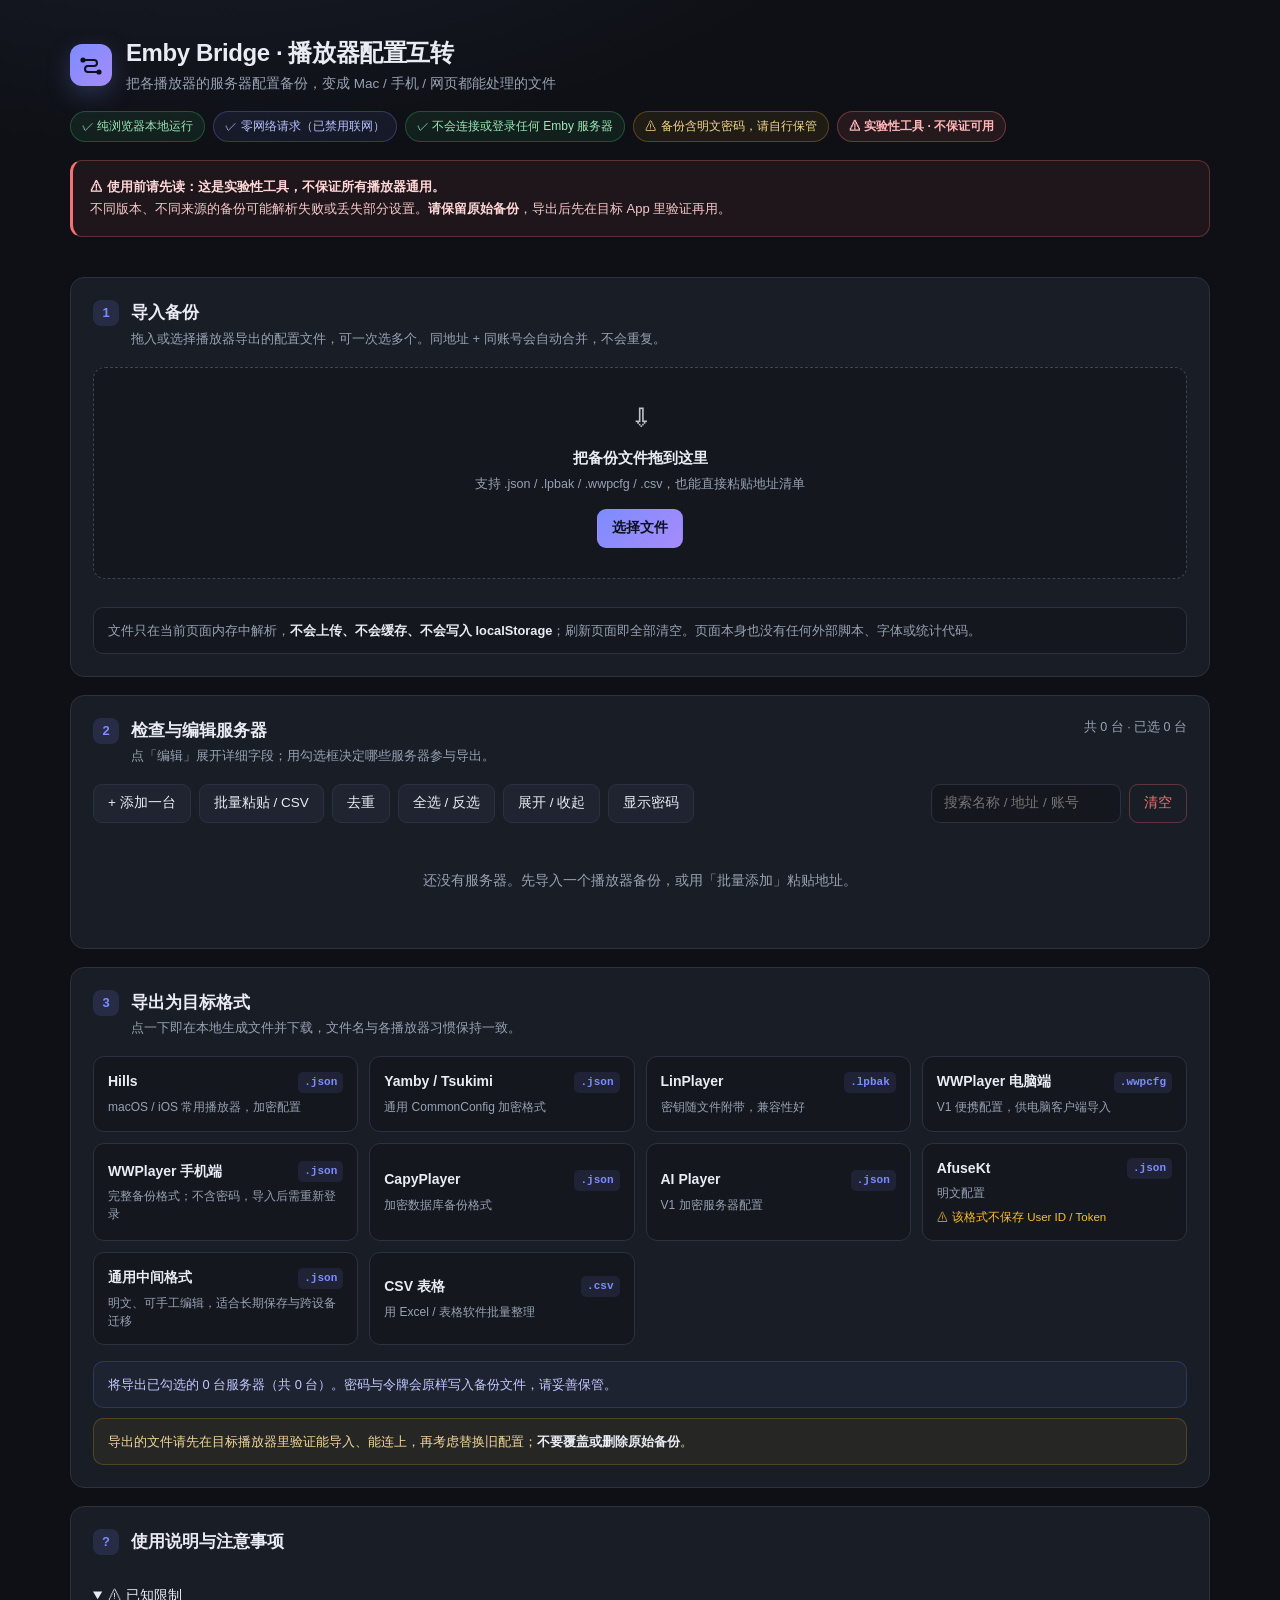
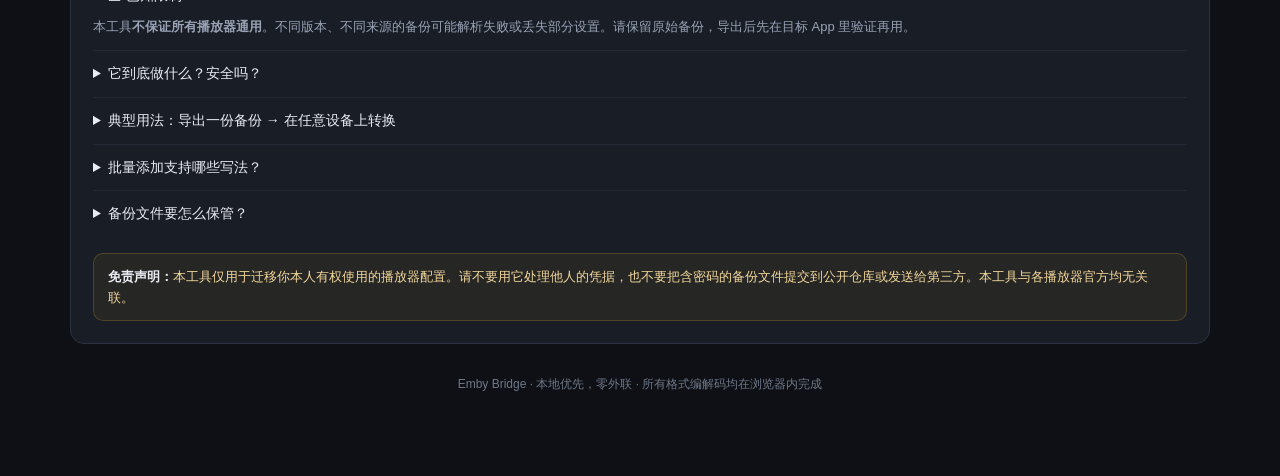
==== index.html @ 05ccd839 "fix: strip credential fields from WWPlayer mobile export (app rejects sensitive fields)" ====
<!DOCTYPE html>
<html lang="zh-CN">
<head>
<meta charset="UTF-8">
<meta name="viewport" content="width=device-width, initial-scale=1, viewport-fit=cover">
<meta name="color-scheme" content="dark">
<meta http-equiv="Content-Security-Policy" content="default-src 'none'; script-src 'unsafe-inline'; style-src 'unsafe-inline'; img-src data: blob:; font-src data:; connect-src 'none'; object-src 'none'; base-uri 'none'; form-action 'none'; frame-src 'none'">
<meta name="description" content="在浏览器本地把 Emby / Jellyfin 播放器配置备份互相转换，支持 Hills、Yamby、LinPlayer、WWPlayer、CapyPlayer、AI Player、AfuseKt。纯离线，不联网，不登录服务器。">
<title>Emby Bridge · 播放器配置互转</title>
<style>:root {
  --bg: #0e1015;
  --bg-soft: #14171e;
  --card: #191d26;
  --card-2: #1f2430;
  --line: #2b313e;
  --line-soft: #232834;
  --text: #e9ecf3;
  --muted: #98a2b4;
  --dim: #6f7889;
  --accent: #7c8cff;
  --accent-2: #a78bfa;
  --ok: #4ade80;
  --warn: #fbbf24;
  --danger: #f87171;
  --radius: 14px;
  --mono: ui-monospace, SFMono-Regular, "SF Mono", Menlo, Consolas, monospace;
}

* { box-sizing: border-box; }
html { -webkit-text-size-adjust: 100%; }
body {
  margin: 0;
  background: radial-gradient(1200px 600px at 15% -10%, #1c2130 0%, transparent 60%), var(--bg);
  color: var(--text);
  font-family: -apple-system, BlinkMacSystemFont, "Segoe UI", "PingFang SC", "Hiragino Sans GB", "Microsoft YaHei", sans-serif;
  font-size: 15px;
  line-height: 1.55;
  min-height: 100vh;
}
button, input, textarea, select { font: inherit; color: inherit; }
button { cursor: pointer; }
a { color: var(--accent); }
.wrap { max-width: 1180px; margin: 0 auto; padding: 0 20px 80px; }

/* header */
header.top { padding: 34px 0 22px; }
.brand { display: flex; align-items: center; gap: 14px; flex-wrap: wrap; }
.logo {
  width: 42px; height: 42px; border-radius: 12px; flex: 0 0 auto;
  background: linear-gradient(135deg, var(--accent), var(--accent-2));
  display: grid; place-items: center; box-shadow: 0 8px 24px rgba(124, 140, 255, .25);
}
h1 { font-size: 24px; margin: 0; letter-spacing: -.4px; }
.sub { color: var(--muted); font-size: 13.5px; margin-top: 3px; }
.badges { display: flex; gap: 8px; flex-wrap: wrap; margin-top: 16px; }
.badge {
  display: inline-flex; align-items: center; gap: 6px; padding: 5px 11px;
  background: rgba(74, 222, 128, .08); border: 1px solid rgba(74, 222, 128, .25);
  color: #9be8b7; border-radius: 999px; font-size: 12px; font-weight: 500;
}
.badge.blue { background: rgba(124, 140, 255, .08); border-color: rgba(124, 140, 255, .28); color: #b7c1ff; }
.badge.amber { background: rgba(251, 191, 36, .07); border-color: rgba(251, 191, 36, .25); color: #f5d78a; }
.badge.danger { background: rgba(248, 113, 113, .1); border-color: rgba(248, 113, 113, .35); color: #ffb8b8; font-weight: 600; }
.notice {
  margin: 18px 0 0; padding: 15px 17px; border-radius: 12px;
  background: rgba(248, 113, 113, .07); border: 1px solid rgba(248, 113, 113, .3);
  border-left: 3px solid var(--danger); color: #f3c9c9; font-size: 13px; line-height: 1.75;
}
.notice b { color: #ffd7d7; }
.notice ul { margin: 8px 0 0; padding-left: 20px; }
.notice li { margin: 3px 0; }

/* sections */
section.panel {
  background: var(--card); border: 1px solid var(--line); border-radius: var(--radius);
  padding: 22px; margin-top: 18px;
}
.panel-head { display: flex; align-items: flex-start; gap: 12px; margin-bottom: 18px; flex-wrap: wrap; }
.step {
  width: 26px; height: 26px; border-radius: 8px; flex: 0 0 auto;
  background: rgba(124, 140, 255, .14); color: var(--accent);
  display: grid; place-items: center; font-size: 13px; font-weight: 700;
}
.panel-title { font-size: 17px; font-weight: 650; margin: 0; }
.panel-desc { color: var(--muted); font-size: 13px; margin: 2px 0 0; }
.panel-head .spacer { flex: 1 1 auto; }

/* dropzone */
.drop {
  border: 1.5px dashed #3b4354; border-radius: 12px; background: var(--bg-soft);
  padding: 30px 20px; text-align: center; transition: .18s ease;
}
.drop.hover { border-color: var(--accent); background: rgba(124, 140, 255, .07); }
.drop .big { font-size: 15px; font-weight: 600; }
.drop .small { color: var(--muted); font-size: 12.5px; margin-top: 6px; }
.drop .icon { font-size: 26px; display: block; margin-bottom: 8px; opacity: .8; }
.btn {
  display: inline-flex; align-items: center; justify-content: center; gap: 7px;
  background: var(--card-2); border: 1px solid var(--line); color: var(--text);
  padding: 8px 14px; border-radius: 9px; font-size: 13.5px; font-weight: 500;
  transition: .15s ease; white-space: nowrap;
}
.btn:hover { border-color: #46506a; background: #262c3a; }
.btn.primary { background: linear-gradient(135deg, var(--accent), var(--accent-2)); border-color: transparent; color: #0e1020; font-weight: 650; }
.btn.primary:hover { filter: brightness(1.08); }
.btn.ghost { background: transparent; }
.btn.danger { color: var(--danger); border-color: rgba(248, 113, 113, .3); }
.btn.sm { padding: 5px 10px; font-size: 12.5px; }
.btn:disabled { opacity: .45; cursor: not-allowed; }
.drop .btn { margin-top: 14px; }
input[type="file"] { display: none; }
.filelist { display: flex; gap: 8px; flex-wrap: wrap; margin-top: 14px; }
.chip {
  display: inline-flex; align-items: center; gap: 8px; padding: 6px 10px;
  background: var(--card-2); border: 1px solid var(--line); border-radius: 8px; font-size: 12.5px;
}
.chip b { color: var(--accent); font-weight: 600; }
.chip span { color: var(--muted); }

/* toolbar */
.toolbar { display: flex; gap: 8px; flex-wrap: wrap; align-items: center; margin-bottom: 14px; }
.toolbar .spacer { flex: 1 1 auto; }
.search {
  background: var(--bg-soft); border: 1px solid var(--line); border-radius: 9px;
  padding: 8px 12px; width: 190px; font-size: 13.5px; outline: none;
}
.search:focus { border-color: var(--accent); }
.count { color: var(--muted); font-size: 12.5px; }

/* server cards */
.server {
  background: var(--bg-soft); border: 1px solid var(--line-soft); border-radius: 11px;
  margin-bottom: 10px; overflow: hidden;
}
.server.selected { border-color: rgba(124, 140, 255, .45); }
.server-head { display: flex; align-items: center; gap: 10px; padding: 11px 13px; }
.server-head input[type="checkbox"] { width: 17px; height: 17px; accent-color: var(--accent); flex: 0 0 auto; }
.idx { color: var(--dim); font-size: 12px; min-width: 22px; font-family: var(--mono); }
.sv-name { font-weight: 600; font-size: 14px; overflow: hidden; text-overflow: ellipsis; white-space: nowrap; }
.sv-url { color: var(--muted); font-size: 12.5px; font-family: var(--mono); overflow: hidden; text-overflow: ellipsis; white-space: nowrap; }
.sv-user { color: var(--dim); font-size: 12px; white-space: nowrap; }
.tag {
  font-size: 11px; padding: 2px 7px; border-radius: 6px; background: rgba(124, 140, 255, .12);
  color: #b7c1ff; white-space: nowrap;
}
.server-head .grow { flex: 1 1 auto; min-width: 0; }
.server-head .meta { display: flex; align-items: center; gap: 10px; min-width: 0; flex: 1 1 auto; }
.server-body { border-top: 1px solid var(--line-soft); padding: 15px 13px; display: none; }
.server.open .server-body { display: block; }
.fields { display: grid; grid-template-columns: repeat(auto-fit, minmax(215px, 1fr)); gap: 11px; }
label.f { display: flex; flex-direction: column; gap: 5px; min-width: 0; }
label.f > span { color: var(--muted); font-size: 11.5px; font-weight: 500; letter-spacing: .2px; }
label.f input, label.f select, label.f textarea {
  width: 100%; background: var(--card); border: 1px solid var(--line);
  border-radius: 8px; padding: 8px 10px; font-size: 13.5px; outline: none;
}
label.f input:focus, label.f textarea:focus { border-color: var(--accent); }
label.f input.mono { font-family: var(--mono); font-size: 12.5px; }
.lines { margin-top: 15px; border-top: 1px dashed var(--line); padding-top: 13px; }
.lines-title { font-size: 12.5px; color: var(--muted); margin-bottom: 9px; display: flex; align-items: center; gap: 10px; }
.line-row { display: flex; gap: 8px; margin-bottom: 7px; align-items: center; }
.line-row input { flex: 1 1 auto; min-width: 0; background: var(--card); border: 1px solid var(--line); border-radius: 8px; padding: 7px 9px; font-size: 13px; outline: none; }
.line-row input.nm { flex: 0 0 120px; }
.line-row input:focus { border-color: var(--accent); }
.line-row .rm { color: var(--danger); background: none; border: none; padding: 4px 7px; font-size: 17px; line-height: 1; }
.empty { color: var(--muted); text-align: center; padding: 34px 12px; font-size: 13.5px; }

/* export grid */
.fmt-grid { display: grid; grid-template-columns: repeat(auto-fill, minmax(215px, 1fr)); gap: 11px; }
.fmt {
  text-align: left; background: var(--bg-soft); border: 1px solid var(--line);
  border-radius: 11px; padding: 14px; transition: .15s ease; display: block; width: 100%;
}
.fmt:hover { border-color: var(--accent); background: rgba(124, 140, 255, .07); transform: translateY(-1px); }
.fmt .t { display: flex; align-items: center; justify-content: space-between; gap: 8px; font-weight: 650; font-size: 14px; }
.fmt .ext { font-family: var(--mono); font-size: 11px; color: var(--accent); background: rgba(124, 140, 255, .1); padding: 2px 6px; border-radius: 5px; }
.fmt .d { color: var(--muted); font-size: 12px; margin-top: 6px; line-height: 1.45; }
.fmt .w { color: var(--warn); font-size: 11.5px; margin-top: 6px; }

/* info blocks */
.note {
  background: rgba(124, 140, 255, .06); border: 1px solid rgba(124, 140, 255, .18);
  border-radius: 10px; padding: 12px 14px; color: #c3caff; font-size: 12.8px; line-height: 1.65;
}
.note.warn { background: rgba(251, 191, 36, .06); border-color: rgba(251, 191, 36, .2); color: #f2d79b; }
.note.gray { background: var(--bg-soft); border-color: var(--line); color: var(--muted); }
.note b { color: var(--text); }
details.faq { border-top: 1px solid var(--line-soft); padding: 12px 0; }
details.faq:first-of-type { border-top: 0; }
details.faq summary { cursor: pointer; font-size: 14px; font-weight: 550; }
details.faq p { color: var(--muted); font-size: 13px; margin: 9px 0 0; line-height: 1.7; }
code { font-family: var(--mono); background: #11141b; border: 1px solid var(--line); padding: 1px 5px; border-radius: 5px; font-size: 12px; }

/* modal */
.modal-mask {
  position: fixed; inset: 0; background: rgba(5, 7, 12, .72); backdrop-filter: blur(4px);
  display: none; align-items: center; justify-content: center; padding: 20px; z-index: 50;
}
.modal-mask.show { display: flex; }
.modal {
  background: var(--card); border: 1px solid var(--line); border-radius: 14px;
  width: min(680px, 100%); max-height: 86vh; overflow: auto; padding: 22px;
  box-shadow: 0 24px 70px rgba(0, 0, 0, .5);
}
.modal h3 { margin: 0 0 6px; font-size: 17px; }
.modal p { color: var(--muted); font-size: 13px; margin: 0 0 14px; }
.modal textarea {
  width: 100%; min-height: 210px; background: var(--bg-soft); border: 1px solid var(--line);
  border-radius: 9px; padding: 11px; font-family: var(--mono); font-size: 12.5px; outline: none; resize: vertical;
}
.modal textarea:focus { border-color: var(--accent); }
.modal-actions { display: flex; justify-content: flex-end; gap: 8px; margin-top: 14px; }

/* toast */
#toast {
  position: fixed; bottom: 24px; left: 50%; transform: translate(-50%, 20px);
  background: #252b39; border: 1px solid var(--line); color: var(--text);
  padding: 10px 18px; border-radius: 10px; font-size: 13.5px; opacity: 0;
  pointer-events: none; transition: .25s ease; z-index: 80; box-shadow: 0 12px 34px rgba(0,0,0,.4);
  max-width: min(90vw, 560px); text-align: center;
}
#toast.show { opacity: 1; transform: translate(-50%, 0); }
#toast.err { border-color: rgba(248, 113, 113, .5); color: #ffc9c9; }

footer { color: var(--dim); font-size: 12px; text-align: center; padding: 30px 0 0; line-height: 1.8; }

@media (max-width: 720px) {
  .wrap { padding: 0 13px 60px; }
  section.panel { padding: 16px; }
  h1 { font-size: 20px; }
  .server-head { flex-wrap: wrap; }
  .server-head .meta { flex-basis: 100%; order: 3; }
  .sv-user { display: none; }
  .search { width: 100%; }
  .toolbar .spacer { display: none; }
  .line-row { flex-wrap: wrap; }
  .line-row input.nm { flex: 1 1 100%; }
  .fmt-grid { grid-template-columns: 1fr 1fr; }
}
@media (max-width: 430px) { .fmt-grid { grid-template-columns: 1fr; } }
</style>
</head>
<body>
<div class="wrap">

  <header class="top">
    <div class="brand">
      <div class="logo" aria-hidden="true">
        <svg width="24" height="24" viewBox="0 0 24 24" fill="none" stroke="#0e1020" stroke-width="2" stroke-linecap="round" stroke-linejoin="round">
          <path d="M4 7h11a3 3 0 0 1 0 6H9a3 3 0 0 0 0 6h11"/><circle cx="4" cy="7" r="1.6" fill="#0e1020"/><circle cx="20" cy="19" r="1.6" fill="#0e1020"/>
        </svg>
      </div>
      <div>
        <h1>Emby Bridge · 播放器配置互转</h1>
        <div class="sub">把各播放器的服务器配置备份，变成 Mac / 手机 / 网页都能处理的文件</div>
      </div>
    </div>
    <div class="badges">
      <span class="badge">✓ 纯浏览器本地运行</span>
      <span class="badge blue">✓ 零网络请求（已禁用联网）</span>
      <span class="badge">✓ 不会连接或登录任何 Emby 服务器</span>
      <span class="badge amber">⚠ 备份含明文密码，请自行保管</span>
      <span class="badge danger">⚠ 实验性工具 · 不保证可用</span>
    </div>
    <div class="notice">
      <b>⚠ 使用前请先读：这是实验性工具，不保证所有播放器通用。</b><br>
      不同版本、不同来源的备份可能解析失败或丢失部分设置。<b>请保留原始备份</b>，导出后先在目标 App 里验证再用。
    </div>
  </header>

  <section class="panel">
    <div class="panel-head">
      <span class="step">1</span>
      <div><h2 class="panel-title">导入备份</h2><p class="panel-desc">拖入或选择播放器导出的配置文件，可一次选多个。同地址 + 同账号会自动合并，不会重复。</p></div>
    </div>
    <div class="drop" id="drop">
      <span class="icon" aria-hidden="true">⇩</span>
      <div class="big">把备份文件拖到这里</div>
      <div class="small">支持 .json / .lpbak / .wwpcfg / .csv，也能直接粘贴地址清单</div>
      <button class="btn primary" id="pickBtn">选择文件</button>
      <input type="file" id="fileInput" multiple accept=".json,.lpbak,.wwpcfg,.csv,.txt,application/json,text/plain">
    </div>
    <div class="filelist" id="fileList"></div>
    <div class="note gray" style="margin-top:14px">
      文件只在当前页面内存中解析，<b>不会上传、不会缓存、不会写入 localStorage</b>；刷新页面即全部清空。页面本身也没有任何外部脚本、字体或统计代码。
    </div>
  </section>

  <section class="panel">
    <div class="panel-head">
      <span class="step">2</span>
      <div><h2 class="panel-title">检查与编辑服务器</h2><p class="panel-desc">点「编辑」展开详细字段；用勾选框决定哪些服务器参与导出。</p></div>
      <div class="spacer"></div>
      <span class="count" id="count">共 0 台</span>
    </div>
    <div class="toolbar">
      <button class="btn" id="addBtn">+ 添加一台</button>
      <button class="btn" id="pasteBtn">批量粘贴 / CSV</button>
      <button class="btn" id="dedupeBtn">去重</button>
      <button class="btn" id="selectAll">全选 / 反选</button>
      <button class="btn" id="expandAll">展开 / 收起</button>
      <button class="btn" id="secretBtn">显示密码</button>
      <div class="spacer"></div>
      <input class="search" id="search" type="search" placeholder="搜索名称 / 地址 / 账号">
      <button class="btn ghost danger" id="clearBtn">清空</button>
    </div>
    <div id="serverList"></div>
  </section>

  <section class="panel">
    <div class="panel-head">
      <span class="step">3</span>
      <div><h2 class="panel-title">导出为目标格式</h2><p class="panel-desc">点一下即在本地生成文件并下载，文件名与各播放器习惯保持一致。</p></div>
    </div>
    <div class="fmt-grid">
      <button class="fmt" data-export="hills"><div class="t">Hills <span class="ext">.json</span></div><div class="d">macOS / iOS 常用播放器，加密配置</div></button>
      <button class="fmt" data-export="yamby"><div class="t">Yamby / Tsukimi <span class="ext">.json</span></div><div class="d">通用 CommonConfig 加密格式</div></button>
      <button class="fmt" data-export="linplayer"><div class="t">LinPlayer <span class="ext">.lpbak</span></div><div class="d">密钥随文件附带，兼容性好</div></button>
      <button class="fmt" data-export="wwplayer"><div class="t">WWPlayer 电脑端 <span class="ext">.wwpcfg</span></div><div class="d">V1 便携配置，供电脑客户端导入</div></button>
      <button class="fmt" data-export="wwmobile"><div class="t">WWPlayer 手机端 <span class="ext">.json</span></div><div class="d">完整备份格式；不含密码，导入后需重新登录</div></button>
      <button class="fmt" data-export="capyplayer"><div class="t">CapyPlayer <span class="ext">.json</span></div><div class="d">加密数据库备份格式</div></button>
      <button class="fmt" data-export="aiplayer"><div class="t">AI Player <span class="ext">.json</span></div><div class="d">V1 加密服务器配置</div></button>
      <button class="fmt" data-export="afusekt"><div class="t">AfuseKt <span class="ext">.json</span></div><div class="d">明文配置</div><div class="w">⚠ 该格式不保存 User ID / Token</div></button>
      <button class="fmt" data-export="bridge"><div class="t">通用中间格式 <span class="ext">.json</span></div><div class="d">明文、可手工编辑，适合长期保存与跨设备迁移</div></button>
      <button class="fmt" data-export="csv"><div class="t">CSV 表格 <span class="ext">.csv</span></div><div class="d">用 Excel / 表格软件批量整理</div></button>
    </div>
    <div class="note" id="exportHint" style="margin-top:16px">将导出已勾选的 0 台服务器。</div>
    <div class="note warn" style="margin-top:10px">导出的文件请先在目标播放器里验证能导入、能连上，再考虑替换旧配置；<b>不要覆盖或删除原始备份</b>。</div>
  </section>

  <section class="panel">
    <div class="panel-head">
      <span class="step">?</span>
      <div><h2 class="panel-title">使用说明与注意事项</h2></div>
    </div>
    <details class="faq" open>
      <summary>⚠ 已知限制</summary>
      <p>本工具<b>不保证所有播放器通用</b>。不同版本、不同来源的备份可能解析失败或丢失部分设置。请保留原始备份，导出后先在目标 App 里验证再用。</p>
    </details>
    <details class="faq">
      <summary>它到底做什么？安全吗？</summary>
      <p>它只做一件事：把你已有的播放器备份文件<b>读进来</b>，转换成另一种播放器认识的备份文件<b>写出去</b>。全部加解密都在你的浏览器里完成，页面通过 CSP 把 <code>connect-src</code> 设为 <code>none</code>，从浏览器层面禁掉了 fetch / XHR / WebSocket 等一切外联，因此<b>绝不会去访问或登录你的 Emby 服务器</b>，也就不存在触发服务器风控、封号的问题。页面不引用任何外部 CDN 资源，可离线使用。</p>
    </details>
    <details class="faq">
      <summary>典型用法：导出一份备份 → 在任意设备上转换</summary>
      <p>① 在任意支持「导出服务器配置 / 备份」的播放器里导出一份文件（.json / .lpbak / .wwpcfg 等）。<br>
         ② 把这个文件传到 Mac / 手机（AirDrop、微信文件传输、网盘均可），在本网页「导入备份」里打开。<br>
         ③ 检查、修改、去重，然后点目标播放器对应的导出按钮，把下载下来的文件交给目标 App 的「导入配置」即可。<br>
         也可以先导出「通用中间格式」长期保存；下次打开网页直接导入它，再转成任意播放器格式。</p>
    </details>
    <details class="faq">
      <summary>批量添加支持哪些写法？</summary>
      <p>点「批量粘贴 / CSV」，支持三种：<br>
         · <b>CSV</b>：表头为 <code>name,type,url,username,password,userId,accessToken,icon,lines</code>（可只写其中几列），线路列用 <code>名称=地址|名称=地址</code> 表示；<br>
         · <b>每行一台</b>：<code>名称 | https://地址 | 用户名 | 密码</code>，分隔符也可用逗号、分号或制表符；只写 URL 也可以；<br>
         · <b>通用中间格式 JSON</b>：本工具自己导出的文件。</p>
    </details>
    <details class="faq">
      <summary>备份文件要怎么保管？</summary>
      <p>导出的备份里含账号、密码与令牌（或等价的可逆数据），请当密码文件保管，不要上传到公开仓库、网盘分享链接或陌生网页。</p>
    </details>
    <div class="note warn" style="margin-top:16px">
      <b>免责声明：</b>本工具仅用于迁移你本人有权使用的播放器配置。请不要用它处理他人的凭据，也不要把含密码的备份文件提交到公开仓库或发送给第三方。本工具与各播放器官方均无关联。
    </div>
  </section>

  <footer>Emby Bridge · 本地优先，零外联 · 所有格式编解码均在浏览器内完成</footer>
</div>

<div class="modal-mask" id="modal">
  <div class="modal">
    <h3>批量添加服务器</h3>
    <p>粘贴 CSV、每行一台的地址清单，或本工具导出的通用中间格式 JSON。相同地址 + 账号会自动合并。</p>
    <textarea id="pasteText" spellcheck="false" placeholder="示例：
我的服务器 | https://emby.example.com:8096 | admin | password
备用服务器 | https://emby2.example.com | admin | password"></textarea>
    <div class="modal-actions">
      <button class="btn" id="modalCancel">取消</button>
      <button class="btn primary" id="modalOk">添加到列表</button>
    </div>
  </div>
</div>
<div id="toast" role="status" aria-live="polite"></div>

<script>/*
 * Emby Bridge - core format codecs
 * ------------------------------------------------------------------
 * Pure local format conversion for Emby/Jellyfin player configuration
 * backups. No network calls, no telemetry, no server login.
 *
 * The codecs handle the server-config interchange backups shared by
 * several media players. All crypto happens locally with Web Crypto
 * (or Node WebCrypto when running the self-test).
 */
(function (root, factory) {
  var api = factory();
  if (typeof module === 'object' && module.exports) module.exports = api;
  root.EmbyBridge = api;
})(typeof globalThis !== 'undefined' ? globalThis : this, function () {
  'use strict';

  var subtle = (globalThis.crypto && globalThis.crypto.subtle) ||
    (typeof require === 'function' ? require('crypto').webcrypto.subtle : null);
  var random = globalThis.crypto || (typeof require === 'function' ? require('crypto').webcrypto : null);
  var enc = new TextEncoder();
  var dec = new TextDecoder();

  /* ------------------------------ primitives ------------------------------ */

  function utf8(s) { return enc.encode(s == null ? '' : String(s)); }
  function fromUtf8(b) { return dec.decode(b); }
  function bytesToB64(b) {
    var s = '';
    for (var i = 0; i < b.length; i += 0x8000) s += String.fromCharCode.apply(null, b.subarray(i, i + 0x8000));
    return btoa(s);
  }
  function b64ToBytes(s) {
    s = String(s).replace(/\s/g, '');
    var bin = atob(s), out = new Uint8Array(bin.length);
    for (var i = 0; i < bin.length; i++) out[i] = bin.charCodeAt(i);
    return out;
  }
  function hexToBytes(h) {
    var out = new Uint8Array(h.length / 2);
    for (var i = 0; i < out.length; i++) out[i] = parseInt(h.substr(i * 2, 2), 16);
    return out;
  }
  function randomBytes(n) { var b = new Uint8Array(n); random.getRandomValues(b); return b; }
  function hexId(n) { var b = randomBytes(Math.ceil(n / 2)); return Array.from(b, function (x) { return ('0' + x.toString(16)).slice(-2); }).join('').slice(0, n); }
  function uuid() {
    if (random.randomUUID) return random.randomUUID();
    var b = randomBytes(16); b[6] = (b[6] & 0x0f) | 0x40; b[8] = (b[8] & 0x3f) | 0x80;
    var h = Array.from(b, function (x) { return ('0' + x.toString(16)).slice(-2); }).join('');
    return h.slice(0, 8) + '-' + h.slice(8, 12) + '-' + h.slice(12, 16) + '-' + h.slice(16, 20) + '-' + h.slice(20);
  }
  function nowSec() { return Math.floor(Date.now() / 1000); }
  function nowMs() { return Date.now(); }
  function stamp() { var d = new Date(); return d.getFullYear() + ('0' + (d.getMonth() + 1)).slice(-2) + ('0' + d.getDate()).slice(-2); }
  function p2(n) { return ('0' + n).slice(-2); }
  function dotNetNow() {
    var d = new Date(), off = -d.getTimezoneOffset(), sign = off >= 0 ? '+' : '-';
    var a = Math.abs(off);
    return d.getFullYear() + '-' + p2(d.getMonth() + 1) + '-' + p2(d.getDate()) + 'T' +
      p2(d.getHours()) + ':' + p2(d.getMinutes()) + ':' + p2(d.getSeconds()) + '.' +
      p2(d.getMilliseconds()) + '0000' + sign + p2(Math.floor(a / 60)) + ':' + p2(a % 60);
  }

  function requireSubtle() {
    if (!subtle) throw new Error('当前环境不支持 Web Crypto。请用 HTTPS 页面、localhost，或新版 Chrome / Edge / Safari 打开本工具。');
  }
  async function sha256(data) { requireSubtle(); return new Uint8Array(await subtle.digest('SHA-256', data)); }
  async function pbkdf2(password, salt, iterations, bytes) {
    requireSubtle();
    var key = await subtle.importKey('raw', utf8(password), 'PBKDF2', false, ['deriveBits']);
    var bits = await subtle.deriveBits({ name: 'PBKDF2', salt: utf8(salt), iterations: iterations, hash: 'SHA-256' }, key, bytes * 8);
    return new Uint8Array(bits);
  }
  async function cbcKey(raw) { return subtle.importKey('raw', raw, { name: 'AES-CBC' }, false, ['encrypt', 'decrypt']); }
  async function cbcEncrypt(keyBytes, iv, plain) {
    requireSubtle();
    var k = await cbcKey(keyBytes);
    return new Uint8Array(await subtle.encrypt({ name: 'AES-CBC', iv: iv }, k, plain));
  }
  async function cbcDecrypt(keyBytes, iv, cipher) {
    requireSubtle();
    var k = await cbcKey(keyBytes);
    return new Uint8Array(await subtle.decrypt({ name: 'AES-CBC', iv: iv }, k, cipher));
  }
  async function gcmEncrypt(keyBytes, iv, plain) {
    requireSubtle();
    var k = await subtle.importKey('raw', keyBytes, { name: 'AES-GCM' }, false, ['encrypt']);
    return new Uint8Array(await subtle.encrypt({ name: 'AES-GCM', iv: iv, tagLength: 128 }, k, plain));
  }
  async function gcmDecrypt(keyBytes, iv, cipherAndTag) {
    requireSubtle();
    var k = await subtle.importKey('raw', keyBytes, { name: 'AES-GCM' }, false, ['decrypt']);
    return new Uint8Array(await subtle.decrypt({ name: 'AES-GCM', iv: iv, tagLength: 128 }, k, cipherAndTag));
  }
  async function cbcEncryptJson(keyBytes, iv, obj) { return bytesToB64(await cbcEncrypt(keyBytes, iv, utf8(JSON.stringify(obj)))); }

  /* ------------------------------- constants ------------------------------ */

  var YAMBY_KEY = utf8('makeeverymediaplayergreatagain!!');       // 32 bytes
  var LIN_KEY = new Uint8Array(32);                                 // LinPlayer-common-config-key-v1!\0
  (function () { var s = utf8('LinPlayer-common-config-key-v1!'); LIN_KEY.set(s.subarray(0, 32)); })();
  var WW_KEY = utf8('WWPlayer portable config export v1');
  var WW_MAGIC = 'WWPLAYER_CONFIG_EXPORT_V1';
  var CAPY_PASSWORD = 'capyplayer_default_backup_key_2026';
  var CAPY_SALT = 'capyplayer_backup_v1';
  var HILLS_KEY = hexToBytes('9d2729bd3afe5536669610e25b3ef6b3a7fd1efe2a065187101b144951617bce');
  var HILLS_IV = hexToBytes('bc322377137f312c2bff7a920aad959e');
  var AI_IV = hexToBytes('5ae5916c2798047f905dd2c5272e0f41');

  var META = {
    afusekt: { label: 'AfuseKt', ext: 'json', note: '明文 JSON，直接可读' },
    yamby: { label: 'Yamby / Tsukimi', ext: 'json', note: '通用配置格式，AES-256-CBC' },
    linplayer: { label: 'LinPlayer', ext: 'lpbak', note: 'AES-256-CBC，密钥随文件附带' },
    wwplayer: { label: 'WWPlayer 电脑端', ext: 'wwpcfg', note: 'V1 便携配置，可逆混淆' },
    wwmobile: { label: 'WWPlayer 手机端', ext: 'json', note: 'schemaVersion 2 完整备份（明文）' },
    capyplayer: { label: 'CapyPlayer', ext: 'json', note: 'PBKDF2 + AES-256-GCM' },
    hills: { label: 'Hills', ext: 'json', note: 'AES-256-CBC' },
    aiplayer: { label: 'AI Player', ext: 'json', note: 'V1 加密配置' },
    bridge: { label: '通用中间格式', ext: 'json', note: '明文，可跨设备长期保存 / 手工编辑' },
    csv: { label: 'CSV 表格', ext: 'csv', note: '明文，便于批量编辑（不含全部字段）' }
  };
  var FORMATS = ['afusekt', 'yamby', 'linplayer', 'wwplayer', 'wwmobile', 'capyplayer', 'hills', 'aiplayer'];

  /* ---------------------------- unified model ----------------------------- */

  function emptyServer(o) {
    o = o || {};
    return {
      id: o.id || hexId(32),
      name: o.name || '',
      serverName: o.serverName || '',
      type: o.type || 'emby',
      url: o.url || '',
      username: o.username || '',
      password: o.password || '',
      userId: o.userId || '',
      accessToken: o.accessToken || '',
      icon: o.icon || '',
      lines: Array.isArray(o.lines) ? o.lines.map(function (l) {
        l = l && typeof l === 'object' ? l : {};
        return { name: l.name || '', url: l.url || '', active: !!l.active };
      }) : [],
      activeLine: typeof o.activeLine === 'number' ? o.activeLine : 0,
      remark: o.remark || '',
      sortOrder: typeof o.sortOrder === 'number' ? o.sortOrder : 0,
      _selected: o._selected,
      _open: o._open,
      raw: o.raw || {}
    };
  }
  function normalize(servers) {
    return (servers || []).map(function (s, i) {
      var x = emptyServer(s);
      x.url = String(x.url || '').trim().replace(/\/+$/, '');
      if (x.sortOrder === 0) x.sortOrder = i;
      // Always keep the primary address as the first line, so round-trips
      // through LinPlayer / WWPlayer / Hills do not lose it.
      if (x.url) {
        var has = x.lines.some(function (l) { return l.url && l.url.replace(/\/+$/, '') === x.url; });
        if (!has) x.lines.unshift({ name: '默认', url: x.url, active: true });
      }
      if (!x.lines.some(function (l) { return l.active; }) && x.lines.length) x.lines[0].active = true;
      x.activeLine = Math.max(0, x.lines.findIndex(function (l) { return l.active; }));
      return x;
    });
  }
  function activeUrl(s) { return (s.lines[s.activeLine] && s.lines[s.activeLine].url) || s.url; }
  function dedupe(servers) {
    var seen = {}, out = [];
    servers.forEach(function (s) {
      var k = (s.url || '').toLowerCase() + '|' + (s.username || '').toLowerCase();
      if (seen[k]) return;
      seen[k] = 1; out.push(s);
    });
    return out;
  }
  function splitUrl(u) {
    var o = { https: 0, host: '', port: 0, path: null };
    try {
      var p = new URL(u);
      o.https = p.protocol === 'https:' ? 1 : 0;
      o.host = p.hostname;
      o.port = p.port ? parseInt(p.port, 10) : (o.https ? 443 : 80);
      o.path = p.pathname && p.pathname !== '/' ? p.pathname : null;
    } catch (e) {
      var m = /^(https?):\/\/([^/:]+)(?::(\d+))?(\/.*)?$/.exec(u || '');
      if (m) { o.https = m[1] === 'https' ? 1 : 0; o.host = m[2]; o.port = m[3] ? +m[3] : (o.https ? 443 : 80); o.path = m[4] && m[4] !== '/' ? m[4] : null; }
    }
    return o;
  }
  function joinUrl(https, host, port, path) {
    if (!host) return '';
    var s = (https ? 'https' : 'http') + '://' + host;
    var p = port ? Number(port) : 0;
    if (p && !((https && p === 443) || (!https && p === 80))) s += ':' + p;
    if (path && path !== '/') s += (path.charAt(0) === '/' ? '' : '/') + path;
    return s;
  }
  function linesFromRaw(arr, map) {
    return (Array.isArray(arr) ? arr : []).map(function (x) {
      return x && typeof x === 'object' ? map(x) : null;
    }).filter(function (l) { return l && l.url; });
  }

  /*
   * Hills CBC quirk: different exporters use a different IV tail (the first
   * 8 bytes are shared). In AES-CBC only plaintext block 0 depends on the IV,
   * so blocks 1..n still decrypt perfectly. When the head is garbled we
   * rebuild the fixed JSON prefix and parse the intact remainder.
   */
  function parseHillsJson(buf) {
    var whole = fromUtf8(buf);
    var tries = [whole, whole + '}', whole.replace(/\s+$/, '') + '}'];
    for (var i = 0; i < tries.length; i++) {
      try { return JSON.parse(tries[i]); } catch (e) { /* next */ }
    }
    var prefixes = ['{"data":[{"displ', '{"data":[{"displa', '{"data":[{', '{"data":['];
    var offsets = [16, 15, 17, 14, 18];
    var best = null, bestScore = -1;
    function score(obj) {
      var first = (obj.data || obj.servers || [])[0];
      if (!first || typeof first !== 'object') return 0;
      var n = 0;
      if ('displyName' in first || 'displayName' in first) n += 2;
      if ('serverUrl' in first) n += 1;
      if ('serverName' in first) n += 1;
      return n;
    }
    for (var p = 0; p < prefixes.length; p++) {
      for (var q = 0; q < offsets.length; q++) {
        var tail = fromUtf8(buf.subarray(offsets[q]));
        var candidate = prefixes[p] + tail;
        var variants = [candidate, candidate + '}', candidate.replace(/\s+$/, '') + '}'];
        for (var v = 0; v < variants.length; v++) {
          try {
            var obj = JSON.parse(variants[v]);
            if (!obj || (!Array.isArray(obj.data) && !Array.isArray(obj.servers))) continue;
            var sc = score(obj);
            if (sc === 4) return obj;
            if (sc > bestScore) { best = obj; bestScore = sc; }
          } catch (e) { /* next */ }
        }
      }
    }
    if (best) return best;
    throw new Error('Hills 备份内容无法解析（解密后的文档结构不符合预期）');
  }

  /* -------------------------------- detect -------------------------------- */

  function detect(text, filename) {
    var t = String(text || '').replace(/^\uFEFF/, '').trim();
    var o = null;
    try { o = JSON.parse(t); } catch (e) { return null; }
    var fn = (filename || '').toLowerCase();
    if (Array.isArray(o) && o.length && ('originalAddress' in o[0] || 'nowAddress' in o[0])) return 'afusekt';
    if (o && o.magic === WW_MAGIC) return 'wwplayer';
    // Mobile WWPlayer full backup: plain JSON, schemaVersion 2.
    if (o && Number(o.schemaVersion) >= 2 && Array.isArray(o.servers) && (o.preferences || o.playbackHistory)) return 'wwmobile';
    if (o && o.encrypted_data) return 'capyplayer';
    if (o && o.format === 'emby-bridge') return 'bridge';
    if (o && Array.isArray(o.configs) && o._key !== undefined) return fn.endsWith('.lpbak') ? 'linplayer' : 'yamby';
    if (o && Array.isArray(o.configs)) return 'yamby';
    // Hills v2 and v3 (v3 adds encrypted settings / iconPacks / serversData).
    // Do not hard-code a single version number: official exports keep adding
    // fields, and the server list still lives in the same encrypted `data`.
    if (o && typeof o.data === 'string' && Number(o.version) >= 2 && ('iconPacks' in o || 'serversData' in o)) return 'hills';
    if (/hillsbackup/i.test(fn) && typeof o.data === 'string') return 'hills';
    if (o && typeof o.data === 'string' && Object.keys(o).length <= 2) return 'aiplayer';
    if (fn.endsWith('.lpbak')) return 'linplayer';
    if (fn.endsWith('.wwpcfg')) return 'wwplayer';
    return null;
  }

  /* --------------------------------- parse -------------------------------- */

  async function parse(text, format) {
    var o = JSON.parse(String(text).replace(/^\uFEFF/, '').trim());
    var servers = [];
    var i, it, l, extra;
    switch (format) {
      case 'afusekt':
        (Array.isArray(o) ? o : []).forEach(function (a) {
          var s = emptyServer({
            name: a.name, url: a.nowAddress || a.originalAddress, username: a.account,
            password: a.password, type: a.sourceType || 'emby', icon: a.icon,
            lines: linesFromRaw(a.lines, function (x) { return { name: x.name, url: x.address, active: !!x.isNow }; })
          });
          s.raw.afusekt = a; servers.push(s);
        });
        break;

      case 'yamby':
        for (i = 0; i < (o.configs || []).length; i++) {
          it = JSON.parse(fromUtf8(await cbcDecrypt(YAMBY_KEY, YAMBY_KEY.subarray(0, 16), b64ToBytes(o.configs[i]))));
          var auth = it.authorization || {};
          servers.push(emptyServer({
            name: it.name, url: it.url, username: auth.user_name, password: auth.password,
            userId: auth.user_id, accessToken: auth.access_token, icon: it.icon, type: it.type || 'emby',
            sortOrder: it.sort_order || 0,
            lines: linesFromRaw(it.lines, function (x) { return { name: x.name, url: x.url }; })
          }));
          servers[servers.length - 1].raw.yamby = it;
        }
        break;

      case 'linplayer':
        var lk = o._key ? b64ToBytes(o._key) : LIN_KEY;
        for (i = 0; i < (o.configs || []).length; i++) {
          it = JSON.parse(fromUtf8(await cbcDecrypt(lk, lk.subarray(0, 16), b64ToBytes(o.configs[i]))));
          var ext = it.linplayer || {};
          servers.push(emptyServer({
            name: ext.name || it.name, url: it.url, username: it.username,
            password: ext.password, userId: it.user_id, accessToken: it.access_token,
            icon: ext.icon_url, type: it.type || 'emby', remark: ext.remark || '',
            lines: linesFromRaw(ext.lines, function (x) { return { name: x.name, url: x.url }; })
          }));
          servers[servers.length - 1].raw.linplayer = it;
        }
        break;

      case 'wwplayer':
        var ct = b64ToBytes(o.payload), nonceB = utf8(o.nonce), out = new Uint8Array(ct.length);
        for (i = 0; i < ct.length; i++) {
          var kb = WW_KEY[i % WW_KEY.length], n = i % 8;
          var rot = ((kb << n) | (kb >> (8 - n))) & 0xff;
          out[i] = ct[i] ^ rot ^ nonceB[i % nonceB.length];
        }
        var inner = JSON.parse(fromUtf8(out));
        (inner.servers || []).forEach(function (w, idx) {
          var main = (w.lines || []).find(function (x) { return x.id === w.activeLineId; }) || (w.lines || [])[0] || {};
          servers.push(emptyServer({
            id: w.id, name: w.name, url: main.url || (idx === 0 ? inner.embyServerUrl : ''),
            username: w.username, password: w.password, userId: w.userId,
            accessToken: w.accessToken, icon: typeof w.icon === 'string' && w.icon.length > 2 ? w.icon : '',
            lines: linesFromRaw(w.lines, function (x) { return { name: x.name, url: x.url, active: x.id === w.activeLineId }; })
          }));
          servers[servers.length - 1].raw.wwplayer = w;
        });
        break;

      case 'wwmobile':
        (o.servers || []).forEach(function (m, idx) {
          if (!m || typeof m !== 'object') return;
          var mlines = linesFromRaw(m.lines, function (x) {
            return { name: x.name, url: x.serverUrl, active: x.lineId === m.activeLineId };
          });
          var main = mlines.find(function (l) { return l.active; }) || mlines[0] || {};
          servers.push(emptyServer({
            id: m.serverId, name: m.displayName || '', serverName: m.displayName || '',
            url: main.url || m.serverUrl || '', username: m.userName || '',
            password: m.password || '', userId: m.userId || '', accessToken: m.accessToken || '',
            type: m.serverType || 'emby', remark: m.remark || '', sortOrder: idx, lines: mlines
          }));
          servers[servers.length - 1].raw.wwmobile = m;
        });
        // Keep the full document: mobile backups carry preferences, playback
        // history, collections etc. Preserve them on a same-format round-trip.
        if (servers.length) servers[0].raw._wwMobileBackup = o;
        break;

      case 'capyplayer':
        var parts = String(o.encrypted_data).split(':');
        var civ = b64ToBytes(parts[0]);
        var ckey = await pbkdf2(CAPY_PASSWORD, CAPY_SALT, 10000, 32);
        var cplain = JSON.parse(fromUtf8(await gcmDecrypt(ckey, civ, b64ToBytes(parts[1]))));
        ((cplain.tables || {}).media_server_resources || []).forEach(function (r, idx) {
          var routes = [];
          try { routes = JSON.parse(r.backup_routes || '[]'); } catch (e) { /* ignore */ }
          servers.push(emptyServer({
            id: r.id, name: r.name, url: joinUrl(r.https, r.host, r.port, r.path),
            username: r.username, password: r.password, userId: r.user_id,
            accessToken: r.token, icon: r.server_logo_image_url, type: r.type || 'emby',
            remark: r.remark || '', sortOrder: typeof r.sort_order === 'number' ? r.sort_order : idx,
            lines: linesFromRaw(routes, function (x) { return { name: x.name, url: joinUrl(x.https, x.host, x.port, x.path), active: !!x.isUse }; })
          }));
          servers[servers.length - 1].raw.capyplayer = r;
        });
        // Keep the whole decrypted document so a CapyPlayer -> CapyPlayer
        // round-trip also preserves preferences, watch stats, badge packs and
        // the database_version of the source app (v22 files differ a lot).
        if (servers.length) servers[0].raw._capyBackup = { inner: cplain, envelope: o };
        break;

      case 'hills':
        var hjson = parseHillsJson(await cbcDecrypt(HILLS_KEY, HILLS_IV, b64ToBytes(o.data)));
        (hjson.data || hjson.servers || []).forEach(function (h, idx) {
          if (!h || typeof h !== 'object') return;
          var auth = {};
          try { auth = JSON.parse(h.authenticateJson || '{}') || {}; } catch (e) { /* ignore */ }
          if (!auth || typeof auth !== 'object') auth = {};
          servers.push(emptyServer({
            name: h.displyName || h.displayName || h.displaayName || h.serverName || '',
            serverName: h.serverName || '', url: h.serverUrl || h.url || '',
            username: h.username || '', password: h.password || '',
            userId: (auth.User || {}).Id || '', accessToken: auth.AccessToken || '',
            icon: h.iconUrl || '', remark: h.remark || '',
            type: h.isJellyfin ? 'jellyfin' : 'emby', sortOrder: h.orderIndex || idx,
            lines: linesFromRaw(h.serverRoutingList, function (x) { return { name: x.name, url: x.url }; })
          }));
          servers[servers.length - 1].raw.hills = h;
        });
        break;

      case 'aiplayer':
        var akey = await sha256(utf8('AIPlayer'));
        var aplain = JSON.parse(fromUtf8(await cbcDecrypt(akey, AI_IV, b64ToBytes(o.data))));
        (aplain.servers || []).forEach(function (a, idx) {
          servers.push(emptyServer({
            id: a.id, name: a.name, serverName: a.serverName, url: a.preferredLineUrl || ((a.lines || [])[0] || {}).url,
            username: a.username, password: a.encryptedPassword, userId: a.lastKnownUserId,
            accessToken: a.encryptedToken, icon: a.iconUrl, type: a.provider || 'emby',
            sortOrder: typeof a.sortOrder === 'number' ? a.sortOrder : idx,
            lines: linesFromRaw(a.lines, function (x) { return { name: x.name, url: x.url, active: !!x.isMain }; })
          }));
          servers[servers.length - 1].raw.aiplayer = a;
        });
        break;

      case 'bridge':
        (o.servers || []).forEach(function (b) { servers.push(emptyServer(b)); });
        break;

      default: throw new Error('未知格式: ' + format);
    }
    return { servers: normalize(servers), meta: { format: format, source: o } };
  }

  /* --------------------------------- build -------------------------------- */

  function lineUrl(s, fallback) { return activeUrl(s) || fallback || ''; }
  function baseRaw(s, fmt) { return Object.assign({}, s.raw && s.raw[fmt] ? s.raw[fmt] : {}); }

  function buildAfusekt(servers) {
    return servers.map(function (s) {
      var o = baseRaw(s, 'afusekt');
      var u = lineUrl(s);
      Object.assign(o, {
        originalAddress: s.url || u, nowAddress: u, account: s.username || '', password: s.password || '',
        sourceType: s.type || 'emby', icon: s.icon || '', name: s.name || '',
        lines: s.lines.filter(function (l) { return l.url && l.url !== u; })
          .map(function (l) { return { address: l.url, isNow: false, name: l.name || '线路' }; })
      });
      return o;
    });
  }

  async function buildYamby(servers) {
    var configs = [];
    for (var i = 0; i < servers.length; i++) {
      var s = servers[i], o = baseRaw(s, 'yamby');
      var auth = Object.assign({}, o.authorization || {});
      Object.assign(auth, { user_name: s.username || '', password: s.password || '', user_id: s.userId || '', access_token: s.accessToken || '', data: null });
      Object.assign(o, {
        type: s.type || 'emby', id: o.id || hexId(32), name: s.name || '', url: s.url || lineUrl(s),
        authorization: auth, sort_order: typeof s.sortOrder === 'number' ? s.sortOrder : i,
        create_time: o.create_time || nowSec(), last_update_time: nowSec(),
        last_play_time: o.last_play_time || null, last_open_time: o.last_open_time || null,
        icon: s.icon || null,
        lines: s.lines.filter(function (l) { return l.url; }).map(function (l) { return { url: l.url, name: l.name || '线路', additional_data: null }; }),
        options: o.options || null
      });
      configs.push(await cbcEncryptJson(YAMBY_KEY, YAMBY_KEY.subarray(0, 16), o));
    }
    return {
      from: 'EmbyBridge', version: '1.0', export_time: nowSec(),
      configs: configs, icon_packages: {}, settings: {}, additional_data: {}, _key: null
    };
  }

  async function buildLinplayer(servers) {
    var configs = [];
    for (var i = 0; i < servers.length; i++) {
      var s = servers[i], o = baseRaw(s, 'linplayer');
      var ext = Object.assign({}, o.linplayer || {});
      ext.name = s.name || '';
      ext.remark = s.remark || null;
      ext.icon_url = s.icon || null;
      ext.password = s.password || '';
      ext.lines = s.lines.filter(function (l) { return l.url; }).map(function (l, j) {
        return { id: (o.linplayer && o.linplayer.lines && o.linplayer.lines[j] && o.linplayer.lines[j].id) || hexId(32), name: l.name || '线路', url: l.url, remark: null };
      });
      ext.active_line = s.activeLine || 0;
      ext.allow_insecure_tls = false;
      ext.source_kind = s.type || 'emby';
      ext.source = {};
      Object.assign(o, {
        type: s.type || 'emby', id: s.url || lineUrl(s), name: s.username || s.name || '',
        url: s.url || lineUrl(s), username: s.username || '', user_id: s.userId || '',
        access_token: s.accessToken || '', linplayer: ext
      });
      configs.push(await cbcEncryptJson(LIN_KEY, LIN_KEY.subarray(0, 16), o));
    }
    return {
      from: 'EmbyBridge', version: '1.0', export_time: nowSec(), configs: configs,
      linplayer_settings: null, _key: bytesToB64(LIN_KEY)
    };
  }

  function wwTransform(bytes, nonceStr) {
    var n = utf8(nonceStr), out = new Uint8Array(bytes.length);
    for (var i = 0; i < bytes.length; i++) {
      var kb = WW_KEY[i % WW_KEY.length], r = i % 8;
      out[i] = bytes[i] ^ (((kb << r) | (kb >> (8 - r))) & 0xff) ^ n[i % n.length];
    }
    return out;
  }

  function buildWwplayer(servers) {
    var list = servers.map(function (s, i) {
      var o = baseRaw(s, 'wwplayer');
      var lines = s.lines.filter(function (l) { return l.url; }).map(function (l, j) {
        return { id: (o.lines && o.lines[j] && o.lines[j].id) || hexId(37), name: l.name || '线路', url: l.url };
      });
      if (!lines.length) lines = [{ id: hexId(37), name: '默认', url: s.url }];
      var activeLineId = (lines[s.activeLine] || lines[0]).id;
      Object.assign(o, {
        id: o.id || hexId(39), name: s.name || '', icon: s.icon || 'w',
        username: s.username || '', userId: s.userId || '', accessToken: s.accessToken || '',
        password: s.password || '', useSystemProxy: o.useSystemProxy !== undefined ? o.useSystemProxy : true,
        activeLineId: activeLineId, lines: lines
      });
      return o;
    });
    var first = servers[0] || {};
    var inner = { activeServerId: list.length ? list[0].id : '', servers: list };
    if (first.url) {
      inner.embyServerUrl = first.url;
      inner.embyUsername = first.username || '';
      inner.embyUserId = first.userId || '';
      inner.embyAccessToken = first.accessToken || '';
    }
    var nonce = uuid();
    var payload = bytesToB64(wwTransform(utf8(JSON.stringify(inner)), nonce));
    return { magic: WW_MAGIC, nonce: nonce, payload: payload };
  }

  function wwMobileSkeleton() {
    return {
      schemaVersion: 2, exportedAtMs: nowMs(), credentialsIncluded: false,
      preferences: {}, servers: [],
      collections: { watchlist: [], playlists: [] },
      playbackHistory: { resumeRecords: [], dismissals: [], continueRecords: [], homeRecords: [] },
      contentSources: [],
      discoveryHomes: { schemaVersion: 1, activeId: '', pages: [], primaryId: '', enabled: false },
      modules: [],
      nexusState: { imports: [], bindings: [], homePlaylists: [], extension: {} }
    };
  }
  function wwShortId() { return hexId(6) + '-' + hexId(16); }

  function buildWwmobile(servers) {
    var backup = null;
    servers.forEach(function (s) {
      if (!backup && s.raw && s.raw._wwMobileBackup) backup = s.raw._wwMobileBackup;
    });
    var doc = backup ? JSON.parse(JSON.stringify(backup)) : wwMobileSkeleton();
    doc.servers = servers.map(function (s) {
      var o = (s.raw && s.raw.wwmobile) ? JSON.parse(JSON.stringify(s.raw.wwmobile)) : baseRaw(s, 'wwmobile');
      // The mobile schemaVersion 2 backup does NOT carry credential fields at
      // the server level (only userId / userName are part of its model). Writing
      // password / accessToken makes the app reject the import as "sensitive
      // fields". Strip them and flag credentialsIncluded as false; the user
      // re-logs in once on the phone. Identity fields below are kept.
      delete o.password;
      delete o.accessToken;
      var oldLines = Array.isArray(o.lines) ? o.lines : [];
      var lines = s.lines.filter(function (l) { return l.url; }).map(function (l, j) {
        return {
          lineId: (oldLines[j] && oldLines[j].lineId) || wwShortId(),
          serverUrl: l.url, name: l.name || '',
          source: (oldLines[j] && oldLines[j].source) || ''
        };
      });
      if (!lines.length) lines = [{ lineId: wwShortId(), serverUrl: s.url, name: '默认', source: '' }];
      var idx = Math.min(Math.max(s.activeLine || 0, 0), lines.length - 1);
      Object.assign(o, {
        serverId: o.serverId || wwShortId(), displayName: s.name || '',
        lines: lines, activeLineId: lines[idx].lineId,
        remoteServerId: o.remoteServerId || hexId(32),
        remark: s.remark || '', serverType: s.type || 'emby',
        requiresAuthentication: true, userId: s.userId || '', userName: s.username || ''
      });
      return o;
    });
    doc.schemaVersion = 2;
    doc.exportedAtMs = nowMs();
    doc.credentialsIncluded = false;
    return doc;
  }

  async function buildCapyplayer(servers) {
    var backup = null;
    servers.forEach(function (s) {
      if (!backup && s.raw && s.raw._capyBackup) backup = s.raw._capyBackup;
    });
    var rows = servers.map(function (s, i) {
      var o = baseRaw(s, 'capyplayer');
      var u = splitUrl(s.url || lineUrl(s));
      var routes = s.lines.filter(function (l) { return l.url && l.url !== s.url; }).map(function (l) {
        var p = splitUrl(l.url);
        return { name: l.name || '线路', host: p.host, port: p.port, https: !!p.https, path: p.path || '/', isUse: false, isProxy: false };
      });
      Object.assign(o, {
        id: o.id || uuid(), name: s.name || '', type: s.type || 'emby', resource_type: 'media_server',
        created_at: o.created_at || nowMs(), last_accessed: o.last_accessed || null,
        host: u.host, port: u.port, path: u.path, username: s.username || '', password: s.password || '',
        token: s.accessToken || '', https: u.https, user_id: s.userId || '',
        backup_routes: routes.length ? JSON.stringify(routes) : (o.backup_routes || '[]'),
        server_logo_image_url: s.icon || null, sort_order: typeof s.sortOrder === 'number' ? s.sortOrder : i,
        remark: s.remark || null, is_hidden: o.is_hidden || 0,
        show_carousel: o.show_carousel === undefined ? 1 : o.show_carousel,
        show_resource_aggregation: o.show_resource_aggregation || 0, disable_aggregation: o.disable_aggregation || 0,
        use_strm_direct_link: o.use_strm_direct_link || 0, section_order: o.section_order || null,
        section_configs: o.section_configs || null, carousel_excluded_genres: o.carousel_excluded_genres || null
      });
      return o;
    });
    var inner = backup ? JSON.parse(JSON.stringify(backup.inner)) :
      { tables: { media_server_resources: [], media_item_settings: [], icon_packs: [], icon_items: [] }, preferences: {} };
    inner.tables = inner.tables || {};
    inner.tables.media_server_resources = rows;
    var iv = randomBytes(16);
    var key = await pbkdf2(CAPY_PASSWORD, CAPY_SALT, 10000, 32);
    var ct = await gcmEncrypt(key, iv, utf8(JSON.stringify(inner)));
    var envelope = backup ? Object.assign({}, backup.envelope) : {
      version: '1.0', app_version: '1.0.0.0', database_version: 5, device_name: 'Emby Bridge'
    };
    envelope.created_at = nowMs();
    envelope.encrypted_data = bytesToB64(iv) + ':' + bytesToB64(ct);
    return envelope;
  }

  async function buildHills(servers) {
    var data = servers.map(function (s, i) {
      var o = baseRaw(s, 'hills');
      // Official Hills exports spell this field differently; keep one canonical key.
      delete o.displayName;
      delete o.displaayName;
      var auth = { User: { Name: s.username || '', Id: s.userId || '', PrimaryImageTag: null }, AccessToken: s.accessToken || '' };
      Object.assign(o, {
        displyName: s.name || '', serverName: s.serverName || s.name || '', serverUrl: s.url || lineUrl(s),
        username: s.username || '', password: s.password || '', authenticateJson: JSON.stringify(auth),
        orderIndex: typeof s.sortOrder === 'number' ? s.sortOrder : i, hideUsername: o.hideUsername || false,
        iconUrl: s.icon || '', hideLibraryList: o.hideLibraryList || [], libraryOrderIndexList: o.libraryOrderIndexList || [],
        avatarTag: o.avatarTag || '', viewSortList: o.viewSortList || [], viewFilterList: o.viewFilterList || [],
        selectedServerRoutingId: o.selectedServerRoutingId || '',
        serverRoutingList: s.lines.filter(function (l) { return l.url && l.url !== s.url; }).map(function (l) {
          return { id: hexId(36), url: l.url, name: l.name || '线路' };
        }),
        hideFederated: o.hideFederated || false, isJellyfin: s.type === 'jellyfin', lastWatchedDate: o.lastWatchedDate || null,
        mainRoutingName: o.mainRoutingName || '', isActive: i === 0, isPrivate: o.isPrivate || false,
        remark: s.remark || '', viewCoverTypeList: o.viewCoverTypeList || [], strmDirectLinkPlay: o.strmDirectLinkPlay || false,
        enableFailover: o.enableFailover || false
      });
      return o;
    });
    // The original Hills codec writes the inner document without its final
    // closing brace. Reproduce that byte-for-byte so the
    // generated backup is accepted by the same importers. parse() tolerates
    // both variants.
    var innerText = JSON.stringify({ data: data }).replace(/\}$/, '');
    var cipher = await cbcEncrypt(HILLS_KEY, HILLS_IV, utf8(innerText));
    return { version: 2, data: bytesToB64(cipher), settings: null, mpvConf: null, iconPacks: null, customIcons: null };
  }

  async function buildAiplayer(servers) {
    var akey = await sha256(utf8('AIPlayer'));
    var list = servers.map(function (s, i) {
      var o = baseRaw(s, 'aiplayer');
      var lines = s.lines.filter(function (l) { return l.url; }).map(function (l, j) {
        return { name: l.name || '线路', url: l.url, isMain: j === (s.activeLine || 0) };
      });
      if (!lines.some(function (l) { return l.isMain; }) && lines.length) lines[0].isMain = true;
      Object.assign(o, {
        id: o.id || hexId(16), provider: s.type || 'emby', name: s.name || '', username: s.username || '',
        lastKnownUserId: s.userId || '', serverName: s.serverName || null,
        encryptedToken: s.accessToken || '', rememberPassword: true, encryptedPassword: s.password || '',
        lines: lines, preferredLineUrl: lineUrl(s), iconUrl: s.icon || null,
        sortOrder: typeof s.sortOrder === 'number' ? s.sortOrder : i, useProxy: o.useProxy || false
      });
      return o;
    });
    var inner = { version: 1, exportedAt: dotNetNow(), servers: list };
    var cipher = await cbcEncrypt(akey, AI_IV, utf8(JSON.stringify(inner)));
    return { data: bytesToB64(cipher) };
  }

  function buildBridge(servers) {
    return {
      format: 'emby-bridge', version: 1, exportedAt: new Date().toISOString(),
      servers: servers.map(function (s) {
        var o = {};
        ['id', 'name', 'serverName', 'type', 'url', 'username', 'password', 'userId', 'accessToken', 'icon', 'lines', 'activeLine', 'remark', 'sortOrder'].forEach(function (k) { o[k] = s[k]; });
        return o;
      })
    };
  }

  async function build(servers, format, options) {
    options = options || {};
    var list = normalize(servers || []);
    if (options.selectedOnly) list = list.filter(function (s) { return s._selected !== false; });
    var obj;
    switch (format) {
      case 'afusekt': obj = buildAfusekt(list); break;
      case 'yamby': obj = await buildYamby(list); break;
      case 'linplayer': obj = await buildLinplayer(list); break;
      case 'wwplayer': obj = buildWwplayer(list); break;
      case 'wwmobile': obj = buildWwmobile(list); break;
      case 'capyplayer': obj = await buildCapyplayer(list); break;
      case 'hills': obj = await buildHills(list); break;
      case 'aiplayer': obj = await buildAiplayer(list); break;
      case 'bridge': obj = buildBridge(list); break;
      case 'csv': return { text: toCsv(list), filename: 'emby-servers-' + stamp() + '.csv', mime: 'text/csv;charset=utf-8' };
      default: throw new Error('未知格式: ' + format);
    }
    var pretty = format === 'wwplayer' || format === 'bridge' ? JSON.stringify(obj, null, 2) : JSON.stringify(obj);
    return {
      text: pretty,
      filename: 'emby-bridge-' + format + '-' + stamp() + '.' + META[format].ext,
      mime: 'application/json;charset=utf-8'
    };
  }

  /* ---------------------------------- CSV --------------------------------- */

  function csvCell(v) {
    v = v == null ? '' : String(v);
    return /[",\n\r]/.test(v) ? '"' + v.replace(/"/g, '""') + '"' : v;
  }
  function toCsv(servers) {
    var head = ['name', 'type', 'url', 'username', 'password', 'userId', 'accessToken', 'icon', 'lines'];
    var rows = [head.join(',')];
    (servers || []).forEach(function (s) {
      rows.push([
        csvCell(s.name), csvCell(s.type), csvCell(s.url), csvCell(s.username), csvCell(s.password),
        csvCell(s.userId), csvCell(s.accessToken), csvCell(s.icon),
        csvCell((s.lines || []).map(function (l) { return l.name + '=' + l.url; }).join('|'))
      ].join(','));
    });
    return '\uFEFF' + rows.join('\r\n');
  }
  function parseCsvLine(line) {
    var out = [], cur = '', quoted = false;
    for (var i = 0; i < line.length; i++) {
      var ch = line[i];
      if (quoted) {
        if (ch === '"' && line[i + 1] === '"') { cur += '"'; i++; }
        else if (ch === '"') quoted = false;
        else cur += ch;
      } else if (ch === '"') quoted = true;
      else if (ch === ',') { out.push(cur); cur = ''; }
      else cur += ch;
    }
    out.push(cur); return out;
  }
  function parseCsv(text) {
    var lines = String(text).replace(/^\uFEFF/, '').split(/\r?\n/).filter(function (l) { return l.trim(); });
    if (!lines.length) return [];
    var head = parseCsvLine(lines[0]).map(function (h) { return h.trim().toLowerCase(); });
    var map = { name: 'name', 名称: 'name', type: 'type', 类型: 'type', url: 'url', 地址: 'url', address: 'url', username: 'username', 用户名: 'username', account: 'username', password: 'password', 密码: 'password', userid: 'userId', user_id: 'userId', accesstoken: 'accessToken', access_token: 'accessToken', token: 'accessToken', icon: 'icon', 图标: 'icon', lines: 'lines', 线路: 'lines' };
    return lines.slice(1).map(function (line) {
      var cells = parseCsvLine(line), s = emptyServer();
      cells.forEach(function (v, i) {
        var key = map[head[i]] || head[i];
        if (key === 'lines') {
          s.lines = String(v).split('|').filter(Boolean).map(function (p) {
            var k = p.indexOf('='); return k > 0 ? { name: p.slice(0, k), url: p.slice(k + 1), active: false } : { name: '线路', url: p, active: false };
          });
        } else if (s.hasOwnProperty(key) && key !== 'lines' && key !== 'raw') s[key] = v;
      });
      return s;
    }).filter(function (s) { return s.url || s.name || s.username; });
  }
  function parseQuickText(text) {
    // One server per line: name | url | username | password  (or just a URL)
    var out = [];
    String(text || '').split(/\r?\n/).forEach(function (line) {
      line = line.trim(); if (!line || line.charAt(0) === '#') return;
      var parts = line.split(/\s*[|,;\t]\s*/);
      var url = parts.find(function (p) { return /^https?:\/\//i.test(p); });
      if (!url) return;
      var others = parts.filter(function (p) { return p !== url; });
      out.push(emptyServer({
        url: url, name: others[0] || '', username: others[1] || '', password: others[2] || '',
        lines: [{ name: '默认', url: url, active: true }]
      }));
    });
    return out;
  }

  return {
    META: META, FORMATS: FORMATS,
    detect: detect, parse: parse, build: build,
    normalize: normalize, dedupe: dedupe, emptyServer: emptyServer,
    toCsv: toCsv, parseCsv: parseCsv, parseQuickText: parseQuickText,
    _internal: { cbcEncrypt: cbcEncrypt, cbcDecrypt: cbcDecrypt, gcmEncrypt: gcmEncrypt, gcmDecrypt: gcmDecrypt, pbkdf2: pbkdf2, sha256: sha256, bytesToB64: bytesToB64, b64ToBytes: b64ToBytes }
  };
});
</script>
<script>/* Emby Bridge - UI controller. No network access, no storage. */
(function () {
  'use strict';
  var B = globalThis.EmbyBridge;
  var $ = function (s) { return document.querySelector(s); };
  var state = { servers: [], files: [], filter: '', showSecrets: false };

  function esc(s) {
    return String(s == null ? '' : s).replace(/[&<>"']/g, function (c) {
      return { '&': '&amp;', '<': '&lt;', '>': '&gt;', '"': '&quot;', "'": '&#39;' }[c];
    });
  }
  var toastTimer;
  function toast(msg, isErr) {
    var t = $('#toast');
    t.textContent = msg; t.className = 'show' + (isErr ? ' err' : '');
    clearTimeout(toastTimer);
    toastTimer = setTimeout(function () { t.className = ''; }, 3600);
  }
  function fmtCount() {
    var n = state.servers.length, sel = state.servers.filter(function (s) { return s._selected !== false; }).length;
    $('#count').textContent = '共 ' + n + ' 台 · 已选 ' + sel + ' 台';
    $('#exportHint').textContent = '将导出已勾选的 ' + sel + ' 台服务器（共 ' + n + ' 台）。密码与令牌会原样写入备份文件，请妥善保管。';
  }

  /* ------------------------------ merging ------------------------------ */
  function fill(a, b) {
    ['name', 'serverName', 'url', 'username', 'password', 'userId', 'accessToken', 'icon', 'remark'].forEach(function (k) {
      if (!a[k] && b[k]) a[k] = b[k];
    });
    if ((b.lines || []).length > (a.lines || []).length) a.lines = b.lines;
    Object.keys(b.raw || {}).forEach(function (f) { if (!a.raw[f]) a.raw[f] = b.raw[f]; });
  }
  function mergeServers(incoming) {
    var index = {};
    state.servers.forEach(function (s) { index[(s.url || '').toLowerCase() + '|' + (s.username || '').toLowerCase()] = s; });
    var added = 0, merged = 0;
    incoming.forEach(function (s) {
      var key = (s.url || '').toLowerCase() + '|' + (s.username || '').toLowerCase();
      if (index[key]) { fill(index[key], s); merged++; }
      else { s._selected = true; s._open = false; state.servers.push(s); index[key] = s; added++; }
    });
    state.servers = B.normalize(state.servers);
    return { added: added, merged: merged };
  }

  /* ------------------------------- render ------------------------------- */
  function field(i, key, label, val, opts) {
    opts = opts || {};
    var type = opts.secret && !state.showSecrets ? 'password' : 'text';
    var cls = opts.mono ? ' class="mono"' : '';
    return '<label class="f"><span>' + label + '</span><input type="' + type + '"' + cls +
      ' data-i="' + i + '" data-field="' + key + '" value="' + esc(val) + '"' +
      (opts.placeholder ? ' placeholder="' + esc(opts.placeholder) + '"' : '') + '></label>';
  }
  function lineRow(i, j, line) {
    var l = line && typeof line === 'object' ? line : {};
    return '<div class="line-row">' +
      '<input class="nm" data-i="' + i + '" data-li="' + j + '" data-lf="name" value="' + esc(l.name) + '" placeholder="线路名">' +
      '<input data-i="' + i + '" data-li="' + j + '" data-lf="url" value="' + esc(l.url) + '" placeholder="https://...">' +
      '<button class="rm" data-act="rmline" data-i="' + i + '" data-li="' + j + '" title="删除线路">×</button></div>';
  }
  function serverHtml(server, i) {
    var s = server && typeof server === 'object' ? server : B.emptyServer();
    if (!Array.isArray(s.lines)) s.lines = [];
    var open = !!s._open, sel = s._selected !== false;
    var h = '<div class="server' + (open ? ' open' : '') + (sel ? ' selected' : '') + '" data-card="' + i + '">';
    h += '<div class="server-head">' +
      '<input type="checkbox" data-act="sel" data-i="' + i + '"' + (sel ? ' checked' : '') + ' title="参与导出">' +
      '<span class="idx">' + (i + 1) + '</span>' +
      '<div class="meta"><span class="sv-name">' + esc(s.name || '未命名服务器') + '</span>' +
      '<span class="sv-url">' + esc(s.url || '') + '</span>' +
      '<span class="sv-user">' + esc(s.username || '') + '</span>' +
      '<span class="tag">' + (s.lines.length || 0) + ' 线路</span></div>' +
      '<button class="btn sm ghost" data-act="toggle" data-i="' + i + '">' + (open ? '收起' : '编辑') + '</button>' +
      '<button class="btn sm ghost danger" data-act="del" data-i="' + i + '" title="删除">删除</button></div>';
    h += '<div class="server-body"><div class="fields">' +
      field(i, 'name', '显示名称', s.name) +
      '<label class="f"><span>服务器类型</span><select data-i="' + i + '" data-field="type">' +
      '<option value="emby"' + (s.type === 'emby' ? ' selected' : '') + '>Emby</option>' +
      '<option value="jellyfin"' + (s.type === 'jellyfin' ? ' selected' : '') + '>Jellyfin</option></select></label>' +
      field(i, 'url', '主地址', s.url, { mono: true, placeholder: 'https://server:8096' }) +
      field(i, 'serverName', '服务器名（部分播放器用）', s.serverName) +
      field(i, 'username', '用户名', s.username) +
      field(i, 'password', '密码', s.password, { secret: true }) +
      field(i, 'userId', 'User ID', s.userId, { secret: true, mono: true }) +
      field(i, 'accessToken', 'Access Token', s.accessToken, { secret: true, mono: true }) +
      field(i, 'icon', '图标 URL', s.icon, { mono: true }) +
      field(i, 'remark', '备注', s.remark) +
      '</div>';
    h += '<div class="lines"><div class="lines-title">线路 / 备用地址' +
      '<button class="btn sm ghost" data-act="addline" data-i="' + i + '">+ 添加线路</button>' +
      '<span style="color:var(--dim);font-size:11.5px">第一条为默认线路</span></div>' +
      (s.lines.map(function (l, j) { return lineRow(i, j, l); }).join('') || '<div class="empty" style="padding:8px">暂无线路</div>') +
      '</div></div></div>';
    return h;
  }
  function render() {
    var q = state.filter.trim().toLowerCase();
    var list = state.servers.map(function (s, i) { return { s: s, i: i }; }).filter(function (x) {
      if (!x.s || typeof x.s !== 'object') return false;
      if (!q) return true;
      return [x.s.name, x.s.url, x.s.username, x.s.serverName].join(' ').toLowerCase().indexOf(q) >= 0;
    });
    $('#serverList').innerHTML = list.length
      ? list.map(function (x) { return serverHtml(x.s, x.i); }).join('')
      : '<div class="empty">' + (state.servers.length ? '没有匹配的服务器' : '还没有服务器。先导入一个播放器备份，或用「批量添加」粘贴地址。') + '</div>';
    fmtCount();
    $('#fileList').innerHTML = state.files.map(function (f) {
      return '<span class="chip"><b>' + esc(B.META[f.format] ? B.META[f.format].label : f.format) + '</b><span>' + esc(f.name) + ' · ' + f.count + ' 台</span></span>';
    }).join('');
  }

  /* ------------------------------- import ------------------------------- */
  async function importText(text, name) {
    var fmt = B.detect(text, name), servers = [];
    if (!fmt && (/\.csv$/i.test(name) || /^[\s\uFEFF]*(name|名称|url|地址)\s*,/i.test(text))) {
      servers = B.parseCsv(text); fmt = 'CSV';
    } else if (!fmt && /^\s*\{/.test(text)) {
      try {
        var o = JSON.parse(text);
        if (o && o.format === 'emby-bridge') { servers = (await B.parse(text, 'bridge')).servers; fmt = '通用中间格式'; }
      } catch (e) { /* fall through */ }
    }
    if (!fmt) {
      var quick = B.parseQuickText(text);
      if (quick.length) { servers = quick; fmt = '文本'; }
    }
    if (fmt && B.FORMATS.indexOf(fmt) >= 0) {
      try { servers = (await B.parse(text, fmt)).servers; }
      catch (e) {
        throw new Error('解析 ' + (B.META[fmt] ? B.META[fmt].label : fmt) + ' 失败：' + (e && e.message ? e.message : e));
      }
    }
    if (!servers.length) throw new Error('无法识别：' + name + '（支持的格式见页面下方）');
    var r = mergeServers(servers);
    state.files.push({ name: name, format: fmt, count: servers.length });
    return r;
  }
  async function handleFiles(files) {
    // FileList / DataTransfer.files are live objects. The file input is reset
    // right after selection, so take a snapshot before any await.
    var list = Array.prototype.slice.call(files || []);
    var added = 0, merged = 0, errors = [];
    for (var i = 0; i < list.length; i++) {
      try {
        var text = await list[i].text();
        var r = await importText(text, list[i].name);
        added += r.added; merged += r.merged;
      } catch (e) { errors.push(e.message); }
    }
    render();
    if (errors.length) toast(errors.join(' / '), true);
    else toast('导入完成：新增 ' + added + ' 台，合并 ' + merged + ' 台');
  }

  /* ------------------------------- export ------------------------------- */
  async function exportAs(fmt) {
    var selected = state.servers.filter(function (s) { return s._selected !== false; });
    if (!selected.length) { toast('请至少勾选一台服务器', true); return; }
    try {
      var out = await B.build(selected, fmt);
      var blob = new Blob([out.text], { type: out.mime });
      var url = URL.createObjectURL(blob);
      var a = document.createElement('a');
      a.href = url; a.download = out.filename; document.body.appendChild(a); a.click(); a.remove();
      setTimeout(function () { URL.revokeObjectURL(url); }, 2000);
      toast('已生成 ' + out.filename + '（' + selected.length + ' 台）');
    } catch (e) { toast('导出失败：' + e.message, true); }
  }

  /* -------------------------------- events ------------------------------- */
  function bind() {
    var drop = $('#drop'), input = $('#fileInput');
    drop.addEventListener('click', function (e) { if (e.target.tagName !== 'BUTTON') input.click(); });
    $('#pickBtn').addEventListener('click', function (e) { e.stopPropagation(); input.click(); });
    input.addEventListener('change', function () {
      var snapshot = Array.prototype.slice.call(input.files || []);
      input.value = '';
      if (snapshot.length) handleFiles(snapshot);
    });
    ['dragenter', 'dragover'].forEach(function (ev) { drop.addEventListener(ev, function (e) { e.preventDefault(); drop.classList.add('hover'); }); });
    ['dragleave', 'drop'].forEach(function (ev) { drop.addEventListener(ev, function (e) { e.preventDefault(); drop.classList.remove('hover'); }); });
    drop.addEventListener('drop', function (e) {
      var snapshot = Array.prototype.slice.call(e.dataTransfer.files || []);
      if (snapshot.length) handleFiles(snapshot);
    });

    $('#search').addEventListener('input', function (e) { state.filter = e.target.value; render(); });
    $('#addBtn').addEventListener('click', function () {
      var s = B.emptyServer({ name: '新服务器', url: '', lines: [] });
      s._selected = true; s._open = true;
      state.servers.push(s); render();
      setTimeout(function () { var el = document.querySelector('[data-card="' + (state.servers.length - 1) + '"] input'); if (el) el.focus(); }, 30);
    });
    $('#pasteBtn').addEventListener('click', function () { $('#modal').classList.add('show'); $('#pasteText').focus(); });
    $('#modalCancel').addEventListener('click', function () { $('#modal').classList.remove('show'); });
    $('#modal').addEventListener('click', function (e) { if (e.target.id === 'modal') $('#modal').classList.remove('show'); });
    $('#modalOk').addEventListener('click', async function () {
      var text = $('#pasteText').value;
      if (!text.trim()) { toast('请先粘贴内容', true); return; }
      try {
        var r = await importText(text, '粘贴内容');
        $('#pasteText').value = ''; $('#modal').classList.remove('show'); render();
        toast('已添加 ' + r.added + ' 台，合并 ' + r.merged + ' 台');
      } catch (e) { toast(e.message, true); }
    });
    $('#dedupeBtn').addEventListener('click', function () {
      var before = state.servers.length;
      state.servers = B.dedupe(state.servers); render();
      toast('已去除 ' + (before - state.servers.length) + ' 条重复项');
    });
    $('#selectAll').addEventListener('click', function () {
      var all = state.servers.every(function (s) { return s._selected !== false; });
      state.servers.forEach(function (s) { s._selected = all ? false : true; }); render();
    });
    $('#expandAll').addEventListener('click', function () {
      var anyClosed = state.servers.some(function (s) { return !s._open; });
      state.servers.forEach(function (s) { s._open = anyClosed; }); render();
    });
    $('#secretBtn').addEventListener('click', function () {
      state.showSecrets = !state.showSecrets;
      $('#secretBtn').textContent = state.showSecrets ? '隐藏密码' : '显示密码';
      render();
    });
    $('#clearBtn').addEventListener('click', function () {
      if (!state.servers.length) return;
      if (!confirm('确定清空当前列表？此操作只清空页面内存，不会删除你电脑上的任何文件。')) return;
      state.servers = []; state.files = []; render(); toast('已清空');
    });

    $('#serverList').addEventListener('input', function (e) {
      var el = e.target, i = +el.dataset.i;
      if (isNaN(i) || !state.servers[i]) return;
      if (el.dataset.li !== undefined) {
        var l = state.servers[i].lines[+el.dataset.li];
        if (l) l[el.dataset.lf] = el.value;
      } else if (el.dataset.field) {
        state.servers[i][el.dataset.field] = el.value;
        if (el.dataset.field === 'name' || el.dataset.field === 'url') {
          var card = el.closest('.server');
          if (card) {
            var n = card.querySelector('.sv-name'), u = card.querySelector('.sv-url');
            if (n) n.textContent = state.servers[i].name || '未命名服务器';
            if (u) u.textContent = state.servers[i].url || '';
          }
        }
      }
    });
    $('#serverList').addEventListener('change', function (e) {
      if (e.target.tagName === 'SELECT') e.target.dispatchEvent(new Event('input', { bubbles: true }));
    });
    $('#serverList').addEventListener('click', function (e) {
      var btn = e.target.closest('[data-act]'); if (!btn) return;
      var act = btn.dataset.act, i = +btn.dataset.i;
      if (act === 'toggle') { state.servers[i]._open = !state.servers[i]._open; render(); }
      else if (act === 'sel') { state.servers[i]._selected = btn.checked; render(); }
      else if (act === 'del') { state.servers.splice(i, 1); render(); }
      else if (act === 'addline') { state.servers[i].lines.push({ name: '线路', url: '', active: false }); render(); }
      else if (act === 'rmline') { state.servers[i].lines.splice(+btn.dataset.li, 1); render(); }
    });

    document.querySelectorAll('[data-export]').forEach(function (b) {
      b.addEventListener('click', function () { exportAs(b.dataset.export); });
    });

    if (!globalThis.crypto || !globalThis.crypto.subtle) {
      toast('当前环境缺少 Web Crypto，请改用 HTTPS 页面或新版浏览器打开', true);
    }
  }

  document.addEventListener('DOMContentLoaded', function () { bind(); render(); });
})();
</script>
</body>
</html>
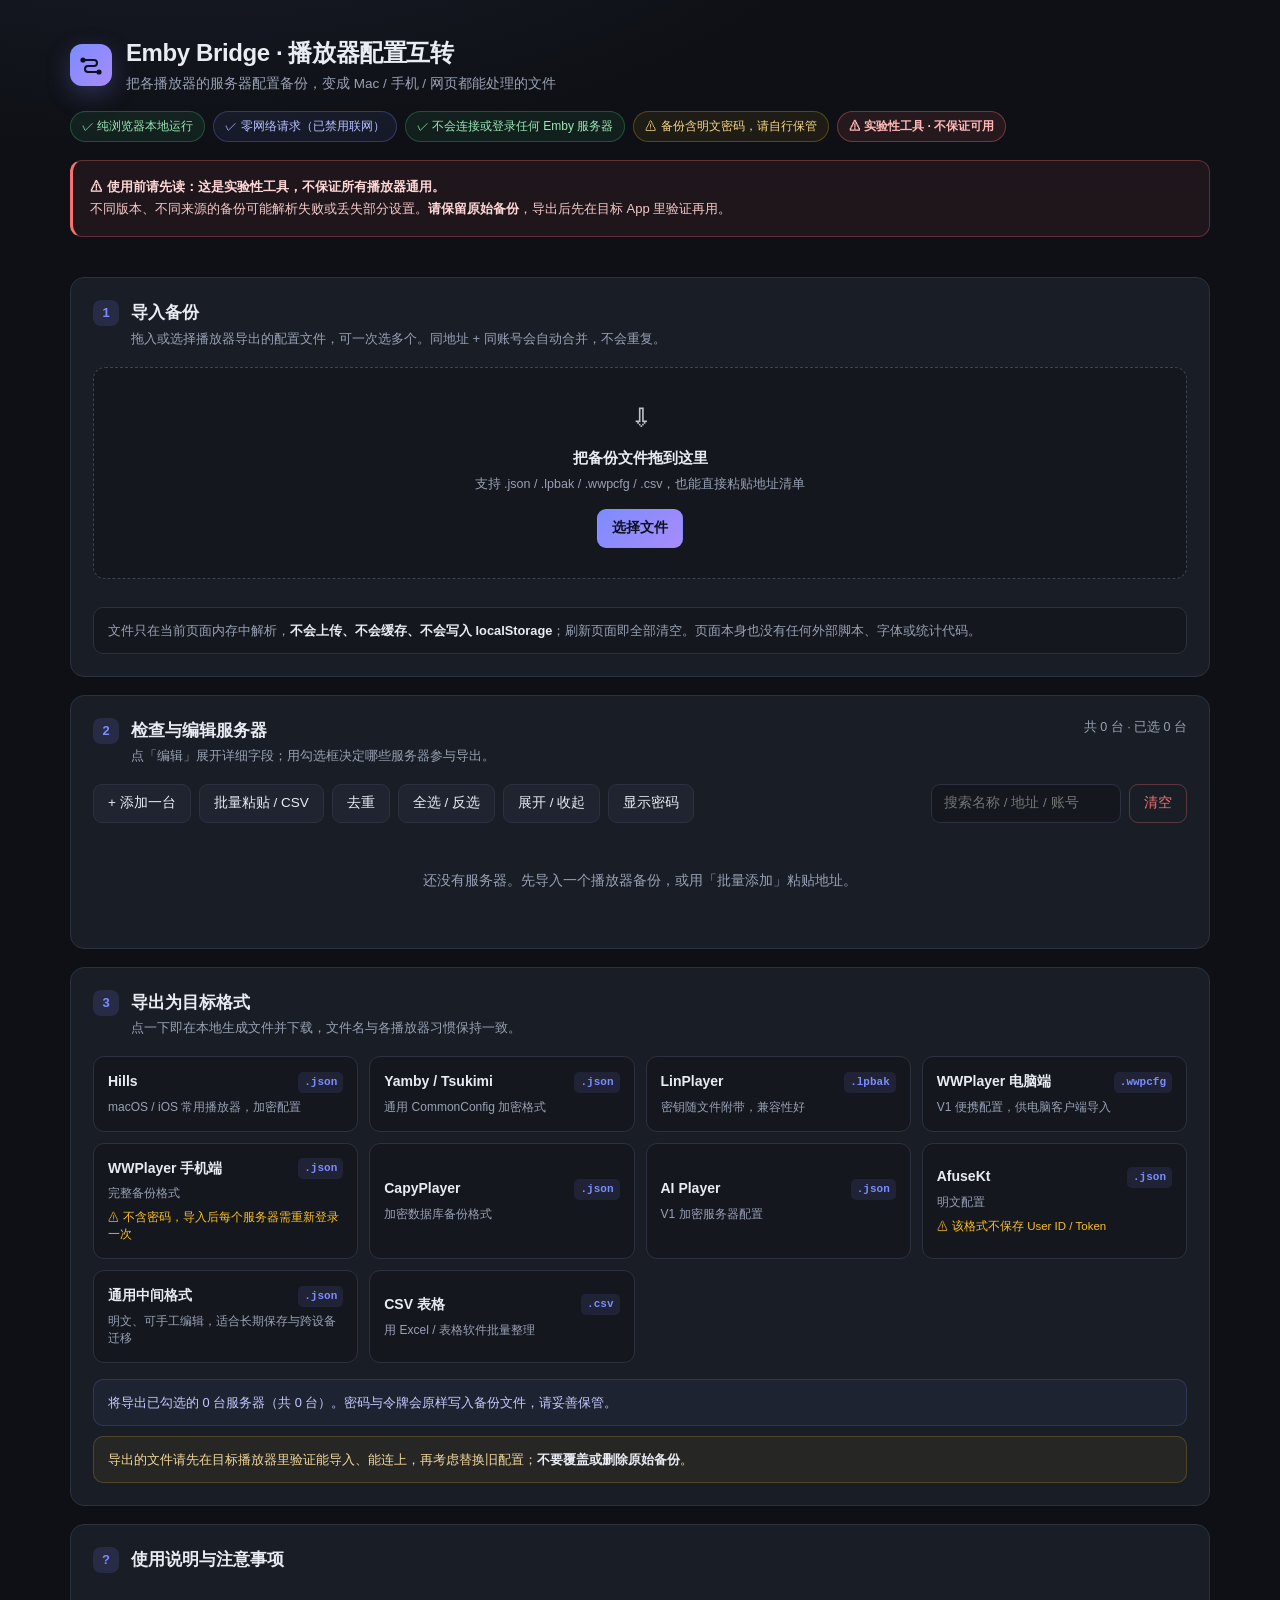
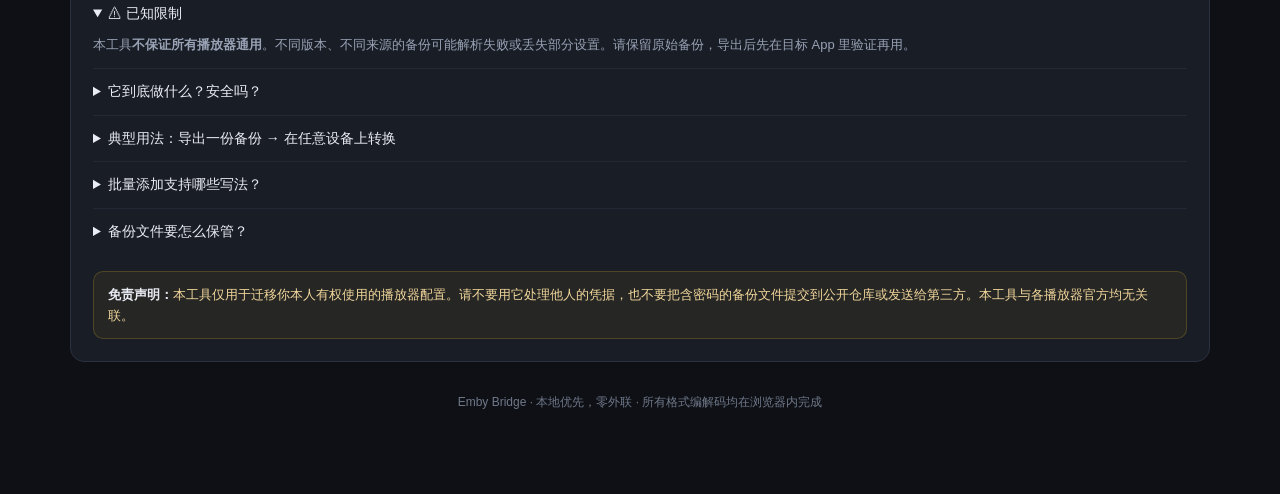
==== commit 5ee6eee5: "ui: 手机端导出选项下加"需重新登录"提示" ====
--- a/index.html
+++ b/index.html
@@ -317,7 +317,7 @@
       <button class="fmt" data-export="yamby"><div class="t">Yamby / Tsukimi <span class="ext">.json</span></div><div class="d">通用 CommonConfig 加密格式</div></button>
       <button class="fmt" data-export="linplayer"><div class="t">LinPlayer <span class="ext">.lpbak</span></div><div class="d">密钥随文件附带，兼容性好</div></button>
       <button class="fmt" data-export="wwplayer"><div class="t">WWPlayer 电脑端 <span class="ext">.wwpcfg</span></div><div class="d">V1 便携配置，供电脑客户端导入</div></button>
-      <button class="fmt" data-export="wwmobile"><div class="t">WWPlayer 手机端 <span class="ext">.json</span></div><div class="d">完整备份格式；不含密码，导入后需重新登录</div></button>
+      <button class="fmt" data-export="wwmobile"><div class="t">WWPlayer 手机端 <span class="ext">.json</span></div><div class="d">完整备份格式</div><div class="w">⚠ 不含密码，导入后每个服务器需重新登录一次</div></button>
       <button class="fmt" data-export="capyplayer"><div class="t">CapyPlayer <span class="ext">.json</span></div><div class="d">加密数据库备份格式</div></button>
       <button class="fmt" data-export="aiplayer"><div class="t">AI Player <span class="ext">.json</span></div><div class="d">V1 加密服务器配置</div></button>
       <button class="fmt" data-export="afusekt"><div class="t">AfuseKt <span class="ext">.json</span></div><div class="d">明文配置</div><div class="w">⚠ 该格式不保存 User ID / Token</div></button>
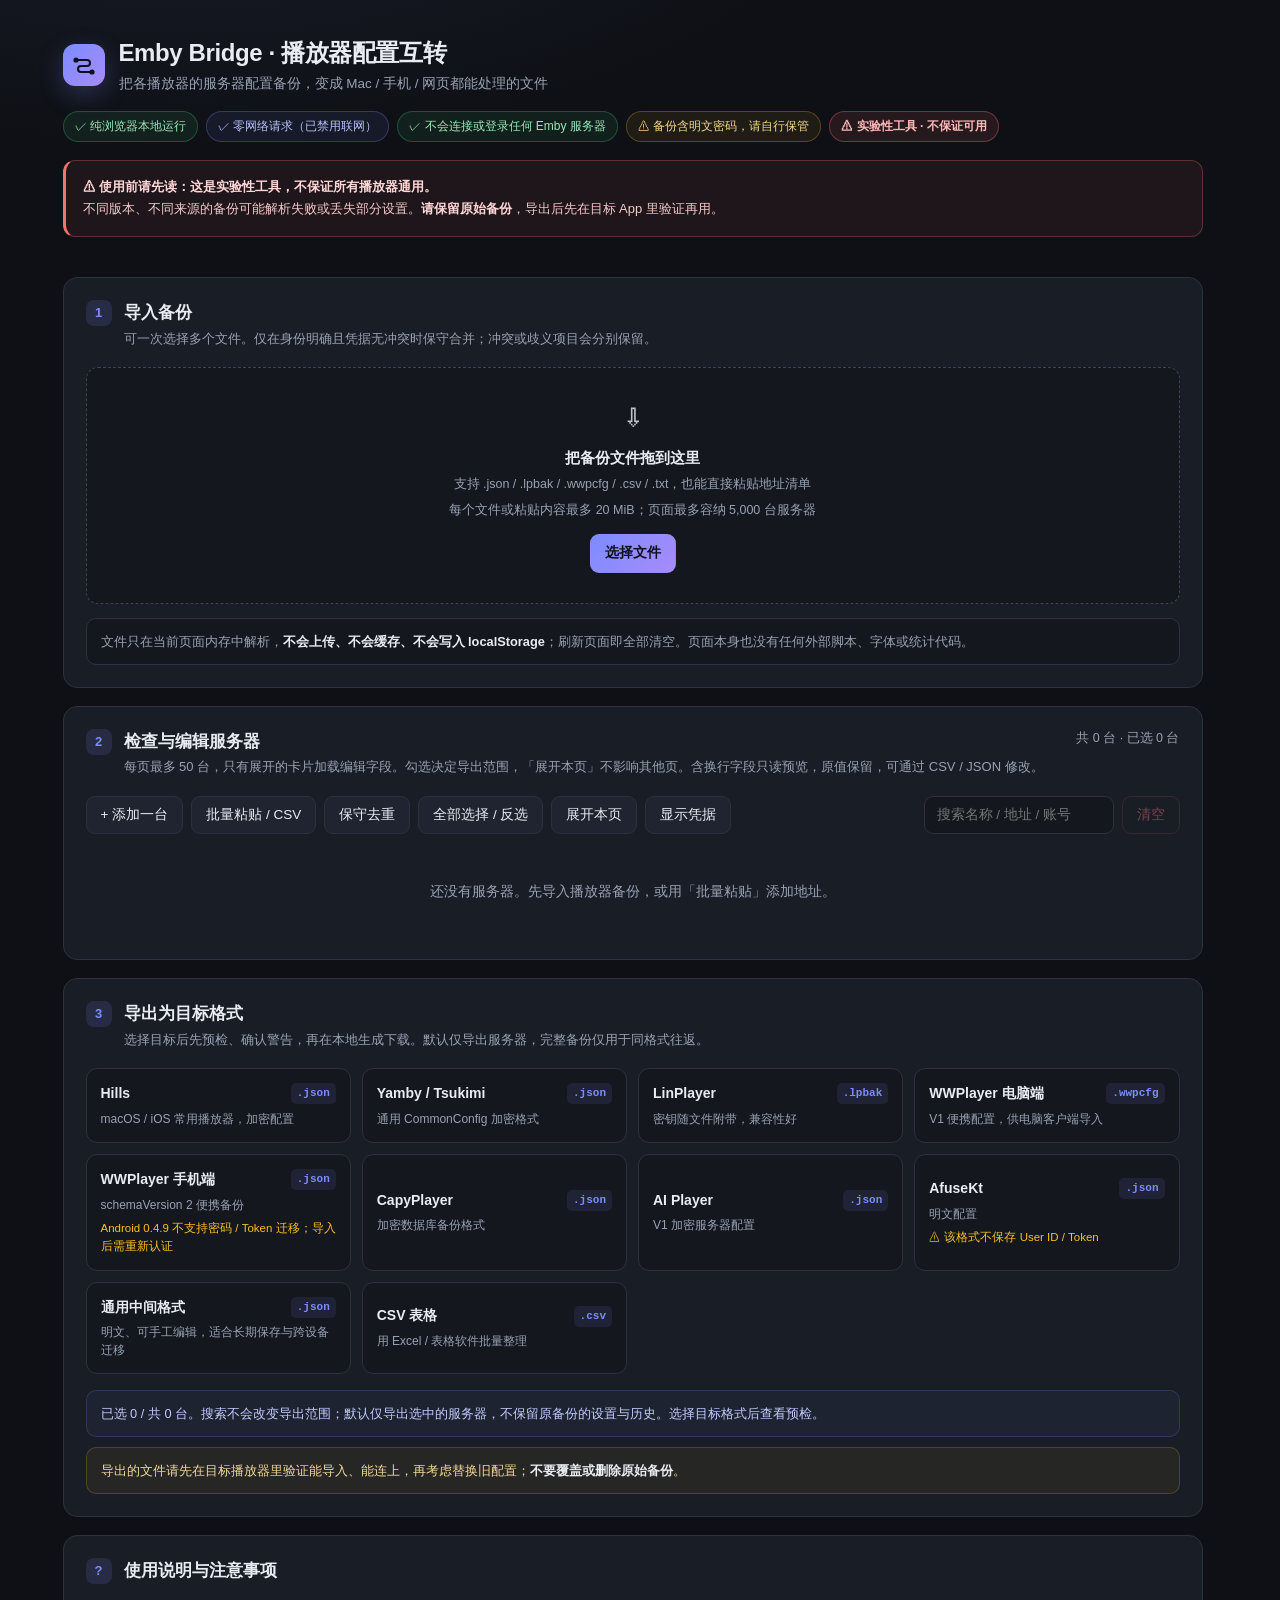
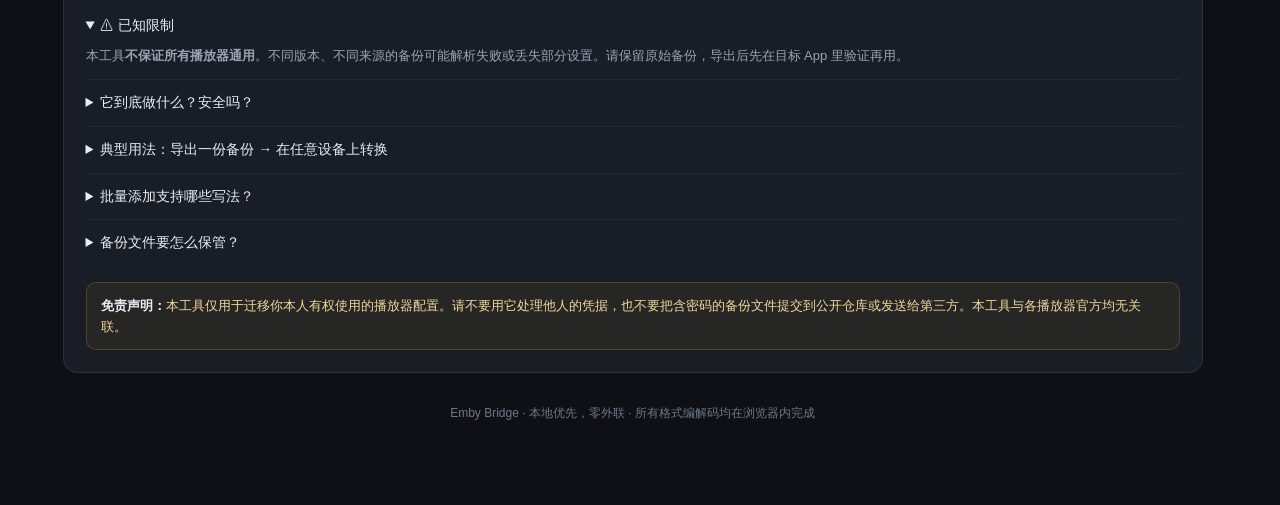
==== commit 03bc2253: "fix: harden backup conversion and improve offline UI Preserve CSV fields, stable route identities an" ====
--- a/index.html
+++ b/index.html
@@ -238,10 +238,141 @@
   .fmt-grid { grid-template-columns: 1fr 1fr; }
 }
 @media (max-width: 430px) { .fmt-grid { grid-template-columns: 1fr; } }
+
+/* 状态、键盘操作与窄屏补充，保留现有深色设计。 */
+[hidden] { display: none !important; }
+html { scrollbar-gutter: stable; }
+body.dialog-open { overflow: hidden; }
+.sr-only {
+  position: absolute; width: 1px; height: 1px; padding: 0; margin: -1px;
+  overflow: hidden; clip-path: inset(50%); white-space: nowrap; border: 0;
+}
+button:focus-visible, input:focus-visible, select:focus-visible, textarea:focus-visible, [tabindex]:focus-visible,
+.f input:focus-visible, .f select:focus-visible, .line-row input:focus-visible,
+.search:focus-visible, .modal textarea:focus-visible, .mode-option input:focus-visible,
+.warning-confirm input:focus-visible {
+  outline: 2px solid var(--accent); outline-offset: 3px;
+}
+.brand > div, .panel-head > div { min-width: 0; }
+.badge { max-width: 100%; }
+.note, .notice, .modal p, .faq p, #toast { overflow-wrap: anywhere; }
+.btn, .fmt, .line-row .rm { transition: background .15s ease, border-color .15s ease, transform .15s ease, filter .15s ease; }
+.btn:not(:disabled):active, .fmt:not(:disabled):active, .line-row .rm:not(:disabled):active { transform: translateY(1px) scale(.98); }
+.fmt:disabled { opacity: .45; cursor: not-allowed; }
+.fmt:disabled:hover { border-color: var(--line); background: var(--bg-soft); transform: none; }
+.drop { transition: border-color .18s ease, background .18s ease, transform .18s ease; }
+.drop:not([aria-disabled="true"]):hover { border-color: #596888; }
+.drop.hover { transform: translateY(-2px); box-shadow: 0 0 0 3px rgba(124, 140, 255, .08); }
+.drop[aria-disabled="true"] { cursor: not-allowed; opacity: .7; }
+.drop .icon { transition: transform .18s ease; }
+.drop.hover .icon { transform: translateY(-3px); }
+
+.import-progress { margin-top: 14px; padding: 12px 14px; background: var(--bg-soft); border: 1px solid var(--line); border-radius: 10px; }
+.progress-head { display: flex; align-items: center; justify-content: space-between; gap: 12px; font-size: 12.5px; color: var(--muted); }
+.progress-head > span { min-width: 0; overflow-wrap: anywhere; }
+.progress-head .btn { flex: 0 0 auto; }
+progress { display: block; width: 100%; height: 8px; margin-top: 11px; border: 0; border-radius: 999px; overflow: hidden; background: var(--line-soft); accent-color: var(--accent); }
+progress::-webkit-progress-bar { background: var(--line-soft); border-radius: 999px; }
+progress::-webkit-progress-value { background: linear-gradient(90deg, var(--accent), var(--accent-2)); border-radius: 999px; }
+progress::-moz-progress-bar { background: var(--accent); border-radius: 999px; }
+.filelist { list-style: none; padding: 0; margin: 14px 0 0; max-height: 280px; overflow: auto; }
+.filelist:empty { display: none; }
+.chip { max-width: 100%; align-items: flex-start; }
+.chip > div { display: flex; flex-direction: column; gap: 2px; min-width: 0; overflow-wrap: anywhere; }
+.chip .file-status { flex: 0 0 auto; font-size: 11.5px; padding-top: 1px; }
+.chip.success .file-status { color: var(--ok); }
+.chip.error { border-color: rgba(248, 113, 113, .4); }
+.chip.error .file-status { color: var(--danger); }
+.chip.reading .file-status, .chip.parsing .file-status { color: var(--warn); }
+
+.server { transition: border-color .15s ease; }
+.server-head .meta { min-width: 0; }
+.sv-name { min-width: 0; max-width: 30%; }
+.sv-url { flex: 1 1 150px; min-width: 0; }
+.sv-user { max-width: 110px; overflow: hidden; text-overflow: ellipsis; }
+.fields { grid-template-columns: repeat(auto-fit, minmax(min(215px, 100%), 1fr)); }
+.f input, .f select { min-width: 0; }
+.raw-field-hint { color: var(--warn); font-size: 11px; line-height: 1.5; overflow-wrap: anywhere; }
+.line-raw-hint { grid-column: 1 / -1; }
+[data-preserve-raw] { cursor: default; }
+.server.animate-open .server-body { animation: card-expand .18s ease-out; transform-origin: top; }
+.pager { display: flex; align-items: center; justify-content: space-between; flex-wrap: wrap; gap: 12px; margin-top: 14px; padding-top: 14px; border-top: 1px solid var(--line-soft); }
+.pager-actions { display: flex; gap: 8px; flex: 0 0 auto; }
+.lines { min-width: 0; margin: 15px 0 0; padding: 13px 0 0; border: 0; border-top: 1px dashed var(--line); }
+.lines legend { padding: 0 8px 0 0; color: var(--muted); font-size: 12.5px; }
+.lines-title { flex-wrap: wrap; }
+.line-help { font-size: 12px; color: var(--muted); overflow-wrap: anywhere; }
+.lines-title .line-help { flex: 1 1 170px; }
+.lines-title .btn { margin-left: auto; }
+.line-row { display: grid; grid-template-columns: 70px minmax(85px, 120px) minmax(0, 1fr) 56px; gap: 8px; }
+.line-row input, .line-row input.nm { width: 100%; min-width: 0; }
+.line-active { display: flex; align-items: center; gap: 5px; font-size: 11.5px; color: var(--muted); white-space: nowrap; }
+.line-row .line-active input { width: 16px; height: 16px; margin: 0; padding: 0; flex: 0 0 auto; accent-color: var(--accent); }
+.line-url { font-family: var(--mono); }
+.primary-label { color: #b7c1ff; background: rgba(124, 140, 255, .1); border-radius: 6px; font-size: 11px; padding: 5px 2px; text-align: center; white-space: nowrap; }
+.line-row .rm { width: 100%; padding: 7px 5px; font-size: 12px; line-height: 1.4; border: 1px solid rgba(248, 113, 113, .25); border-radius: 7px; }
+
+.modal-mask.show { animation: mask-in .15s ease-out; }
+.modal-mask.show .modal { animation: dialog-in .2s ease-out; }
+.modal { max-height: 88vh; max-height: 88dvh; min-width: 0; }
+.modal-actions { flex-wrap: wrap; }
+.modal-status, .error-message { margin-top: 10px; font-size: 12.8px; overflow-wrap: anywhere; }
+.modal-status { color: var(--muted); }
+.error-message { color: #ffc9c9; }
+.modal-status:empty, .error-message:empty { display: none; }
+.export-modes { min-width: 0; margin: 14px 0; padding: 9px 13px 12px; border: 1px solid var(--line); border-radius: 10px; }
+.export-modes legend { color: var(--muted); padding: 0 6px; font-size: 12px; }
+.mode-option { display: flex; align-items: flex-start; gap: 9px; padding: 7px 0; cursor: pointer; }
+.mode-option input { flex: 0 0 auto; margin: 4px 0 0; accent-color: var(--accent); }
+.mode-option > span { min-width: 0; }
+.mode-option b { font-size: 13px; }
+.mode-option small { display: block; margin-top: 2px; color: var(--muted); font-size: 11.5px; }
+.mode-option input:disabled + span { opacity: .55; }
+.export-modes .line-help { margin: 7px 0 0; }
+.export-summary { display: flex; flex-direction: column; gap: 4px; margin: 12px 0; color: var(--muted); font-size: 12.5px; overflow-wrap: anywhere; }
+.export-summary b { color: var(--text); font-weight: 550; }
+.export-check { margin-top: 12px; padding: 12px 14px; border: 1px solid var(--line); border-radius: 10px; background: var(--bg-soft); color: var(--muted); font-size: 12.8px; overflow-wrap: anywhere; }
+.export-check h4 { margin: 0 0 7px; font-size: 13px; color: var(--text); }
+.export-check p { margin: 0; }
+.export-check ul { margin: 0; padding-left: 19px; }
+.export-check li { margin: 4px 0; }
+.export-check.has-errors { border-color: rgba(248, 113, 113, .45); color: #ffc9c9; }
+.export-check.has-errors h4 { color: #ffc9c9; }
+.export-check.warnings { border-color: rgba(251, 191, 36, .25); color: #f2d79b; }
+.warning-confirm { display: flex; align-items: flex-start; gap: 9px; margin-top: 12px; padding: 12px 14px; border: 1px solid rgba(124, 140, 255, .3); border-radius: 10px; font-size: 12.8px; }
+.warning-confirm input { flex: 0 0 auto; width: 17px; height: 17px; margin: 3px 0 0; accent-color: var(--accent); }
+.warning-confirm span { min-width: 0; overflow-wrap: anywhere; }
+@keyframes card-expand { from { opacity: 0; transform: translateY(-4px); } to { opacity: 1; transform: none; } }
+@keyframes mask-in { from { opacity: 0; } to { opacity: 1; } }
+@keyframes dialog-in { from { opacity: 0; transform: translateY(8px) scale(.99); } to { opacity: 1; transform: none; } }
+
+@media (max-width: 720px) {
+  .server-head .meta { flex-wrap: wrap; }
+  .sv-name { flex: 1 1 100%; max-width: none; }
+  .sv-url { flex: 1 1 150px; }
+  .line-row { grid-template-columns: 70px minmax(0, 1fr) 56px; margin-bottom: 12px; }
+  .line-active { grid-column: 1; grid-row: 1; }
+  .line-row input.nm { grid-column: 2; grid-row: 1; }
+  .line-row .rm, .primary-label { grid-column: 3; grid-row: 1; }
+  .line-row .line-url { grid-column: 1 / -1; grid-row: 2; }
+}
+@media (max-width: 430px) {
+  .fields { grid-template-columns: 1fr; }
+  .modal-mask { padding: 12px; }
+  .modal { padding: 18px; max-height: calc(100vh - 24px); max-height: calc(100dvh - 24px); }
+  .progress-head { flex-wrap: wrap; gap: 8px; }
+  .fmt .t { flex-wrap: wrap; }
+}
+@media (prefers-reduced-motion: reduce) {
+  *, *::before, *::after { animation: none !important; transition: none !important; scroll-behavior: auto !important; }
+  .fmt:hover, .btn:not(:disabled):active, .fmt:not(:disabled):active, .line-row .rm:not(:disabled):active,
+  .drop.hover, .drop.hover .icon { transform: none; }
+  #toast, #toast.show { transform: translate(-50%, 0); }
+}
 </style>
 </head>
 <body>
-<div class="wrap">
+<div class="wrap" id="workspace">
 
   <header class="top">
     <div class="brand">
@@ -271,16 +402,24 @@
   <section class="panel">
     <div class="panel-head">
       <span class="step">1</span>
-      <div><h2 class="panel-title">导入备份</h2><p class="panel-desc">拖入或选择播放器导出的配置文件，可一次选多个。同地址 + 同账号会自动合并，不会重复。</p></div>
+      <div><h2 class="panel-title">导入备份</h2><p class="panel-desc">可一次选择多个文件。仅在身份明确且凭据无冲突时保守合并；冲突或歧义项目会分别保留。</p></div>
     </div>
-    <div class="drop" id="drop">
+    <div class="drop" id="drop" role="button" tabindex="0" aria-label="选择或拖入本地备份文件" aria-describedby="dropHelp importLimit" aria-disabled="false" aria-busy="false">
       <span class="icon" aria-hidden="true">⇩</span>
       <div class="big">把备份文件拖到这里</div>
-      <div class="small">支持 .json / .lpbak / .wwpcfg / .csv，也能直接粘贴地址清单</div>
-      <button class="btn primary" id="pickBtn">选择文件</button>
-      <input type="file" id="fileInput" multiple accept=".json,.lpbak,.wwpcfg,.csv,.txt,application/json,text/plain">
+      <div class="small" id="dropHelp">支持 .json / .lpbak / .wwpcfg / .csv / .txt，也能直接粘贴地址清单</div>
+      <div class="small" id="importLimit">每个文件或粘贴内容最多 20 MiB；页面最多容纳 5,000 台服务器</div>
+      <button class="btn primary" id="pickBtn" data-mutation>选择文件</button>
+      <input type="file" id="fileInput" multiple accept=".json,.lpbak,.wwpcfg,.csv,.txt,application/json,text/plain" aria-label="选择本地备份文件">
     </div>
-    <div class="filelist" id="fileList"></div>
+    <div class="import-progress" id="importPanel" hidden>
+      <div class="progress-head">
+        <span id="importStatus" role="status" aria-live="polite" aria-atomic="true">等待导入</span>
+        <button class="btn sm ghost" id="importCancel" hidden>取消导入</button>
+      </div>
+      <progress id="importProgress" max="1" value="0" aria-label="导入进度"></progress>
+    </div>
+    <ul class="filelist" id="fileList" aria-label="逐项导入结果"></ul>
     <div class="note gray" style="margin-top:14px">
       文件只在当前页面内存中解析，<b>不会上传、不会缓存、不会写入 localStorage</b>；刷新页面即全部清空。页面本身也没有任何外部脚本、字体或统计代码。
     </div>
@@ -289,35 +428,42 @@
   <section class="panel">
     <div class="panel-head">
       <span class="step">2</span>
-      <div><h2 class="panel-title">检查与编辑服务器</h2><p class="panel-desc">点「编辑」展开详细字段；用勾选框决定哪些服务器参与导出。</p></div>
+      <div><h2 class="panel-title">检查与编辑服务器</h2><p class="panel-desc">每页最多 50 台，只有展开的卡片加载编辑字段。勾选决定导出范围，「展开本页」不影响其他页。含换行字段只读预览，原值保留，可通过 CSV / JSON 修改。</p></div>
       <div class="spacer"></div>
-      <span class="count" id="count">共 0 台</span>
+      <span class="count" id="count" role="status" aria-live="polite" aria-atomic="true">共 0 台 · 已选 0 台</span>
     </div>
     <div class="toolbar">
-      <button class="btn" id="addBtn">+ 添加一台</button>
-      <button class="btn" id="pasteBtn">批量粘贴 / CSV</button>
-      <button class="btn" id="dedupeBtn">去重</button>
-      <button class="btn" id="selectAll">全选 / 反选</button>
-      <button class="btn" id="expandAll">展开 / 收起</button>
-      <button class="btn" id="secretBtn">显示密码</button>
+      <button class="btn" id="addBtn" data-mutation>+ 添加一台</button>
+      <button class="btn" id="pasteBtn" data-mutation>批量粘贴 / CSV</button>
+      <button class="btn" id="dedupeBtn" data-mutation>保守去重</button>
+      <button class="btn" id="selectAll" data-mutation>全部选择 / 反选</button>
+      <button class="btn" id="expandAll" data-mutation>展开本页</button>
+      <button class="btn" id="secretBtn" data-mutation aria-pressed="false" title="显示或隐藏密码、User ID 与 Access Token">显示凭据</button>
       <div class="spacer"></div>
-      <input class="search" id="search" type="search" placeholder="搜索名称 / 地址 / 账号">
+      <input class="search" id="search" type="search" placeholder="搜索名称 / 地址 / 账号" aria-label="搜索服务器名称、地址或账号">
       <button class="btn ghost danger" id="clearBtn">清空</button>
     </div>
-    <div id="serverList"></div>
+    <div id="serverList" role="region" aria-label="服务器列表" aria-busy="false"></div>
+    <nav class="pager" id="pager" aria-label="服务器分页" hidden>
+      <span id="pageInfo" class="count" role="status" aria-live="polite" aria-atomic="true"></span>
+      <div class="pager-actions">
+        <button class="btn sm" id="prevPage">上一页</button>
+        <button class="btn sm" id="nextPage">下一页</button>
+      </div>
+    </nav>
   </section>
 
   <section class="panel">
     <div class="panel-head">
       <span class="step">3</span>
-      <div><h2 class="panel-title">导出为目标格式</h2><p class="panel-desc">点一下即在本地生成文件并下载，文件名与各播放器习惯保持一致。</p></div>
+      <div><h2 class="panel-title">导出为目标格式</h2><p class="panel-desc">选择目标后先预检、确认警告，再在本地生成下载。默认仅导出服务器，完整备份仅用于同格式往返。</p></div>
     </div>
     <div class="fmt-grid">
       <button class="fmt" data-export="hills"><div class="t">Hills <span class="ext">.json</span></div><div class="d">macOS / iOS 常用播放器，加密配置</div></button>
       <button class="fmt" data-export="yamby"><div class="t">Yamby / Tsukimi <span class="ext">.json</span></div><div class="d">通用 CommonConfig 加密格式</div></button>
       <button class="fmt" data-export="linplayer"><div class="t">LinPlayer <span class="ext">.lpbak</span></div><div class="d">密钥随文件附带，兼容性好</div></button>
       <button class="fmt" data-export="wwplayer"><div class="t">WWPlayer 电脑端 <span class="ext">.wwpcfg</span></div><div class="d">V1 便携配置，供电脑客户端导入</div></button>
-      <button class="fmt" data-export="wwmobile"><div class="t">WWPlayer 手机端 <span class="ext">.json</span></div><div class="d">完整备份格式</div><div class="w">⚠ 不含密码，导入后每个服务器需重新登录一次</div></button>
+      <button class="fmt" data-export="wwmobile"><div class="t">WWPlayer 手机端 <span class="ext">.json</span></div><div class="d">schemaVersion 2 便携备份</div><div class="w">Android 0.4.9 不支持密码 / Token 迁移；导入后需重新认证</div></button>
       <button class="fmt" data-export="capyplayer"><div class="t">CapyPlayer <span class="ext">.json</span></div><div class="d">加密数据库备份格式</div></button>
       <button class="fmt" data-export="aiplayer"><div class="t">AI Player <span class="ext">.json</span></div><div class="d">V1 加密服务器配置</div></button>
       <button class="fmt" data-export="afusekt"><div class="t">AfuseKt <span class="ext">.json</span></div><div class="d">明文配置</div><div class="w">⚠ 该格式不保存 User ID / Token</div></button>
@@ -351,8 +497,8 @@
     <details class="faq">
       <summary>批量添加支持哪些写法？</summary>
       <p>点「批量粘贴 / CSV」，支持三种：<br>
-         · <b>CSV</b>：表头为 <code>name,type,url,username,password,userId,accessToken,icon,lines</code>（可只写其中几列），线路列用 <code>名称=地址|名称=地址</code> 表示；<br>
-         · <b>每行一台</b>：<code>名称 | https://地址 | 用户名 | 密码</code>，分隔符也可用逗号、分号或制表符；只写 URL 也可以；<br>
+         · <b>CSV</b>：表头为 <code>name,type,url,username,password,userId,accessToken,icon,lines,serverName,remark,activeLine</code>（可只写其中几列）。线路列使用 JSON 数组，保留名称、地址和活动标记；旧 <code>名称=地址|名称=地址</code> 仍可读取，但分隔符有歧义时会报错。含逗号、双引号或换行的字段请按 CSV 规则引用；<br>
+         · <b>每行一台</b>：<code>名称 | https://地址 | 用户名 | 密码</code>，分隔符也可用逗号、分号或制表符；只写 URL 也可以。包含分隔符的字段请用双引号包住，字段内的双引号写作 <code>&quot;&quot;</code>；引号或列数有误会报告失败，不会静默丢弃；<br>
          · <b>通用中间格式 JSON</b>：本工具自己导出的文件。</p>
     </details>
     <details class="faq">
@@ -367,20 +513,49 @@
   <footer>Emby Bridge · 本地优先，零外联 · 所有格式编解码均在浏览器内完成</footer>
 </div>
 
-<div class="modal-mask" id="modal">
-  <div class="modal">
-    <h3>批量添加服务器</h3>
-    <p>粘贴 CSV、每行一台的地址清单，或本工具导出的通用中间格式 JSON。相同地址 + 账号会自动合并。</p>
-    <textarea id="pasteText" spellcheck="false" placeholder="示例：
+<div class="modal-mask" id="modal" hidden aria-hidden="true">
+  <div class="modal" role="dialog" aria-modal="true" aria-labelledby="pasteTitle" aria-describedby="pasteDesc" tabindex="-1">
+    <h3 id="pasteTitle">批量添加服务器</h3>
+    <p id="pasteDesc">粘贴 CSV、地址清单或播放器备份 JSON，最多 20 MiB。仅在身份明确且凭据无冲突时合并。失败或取消不会清除你粘贴的内容。</p>
+    <label class="sr-only" for="pasteText">待导入内容</label>
+    <textarea id="pasteText" spellcheck="false" autocomplete="off" aria-describedby="pasteDesc pasteError" placeholder="示例：
 我的服务器 | https://emby.example.com:8096 | admin | password
 备用服务器 | https://emby2.example.com | admin | password"></textarea>
+    <div class="modal-status" id="pasteStatus" role="status" aria-live="polite" aria-atomic="true"></div>
+    <div class="error-message" id="pasteError" role="alert" aria-atomic="true"></div>
     <div class="modal-actions">
       <button class="btn" id="modalCancel">取消</button>
       <button class="btn primary" id="modalOk">添加到列表</button>
     </div>
   </div>
 </div>
-<div id="toast" role="status" aria-live="polite"></div>
+<div class="modal-mask" id="exportModal" hidden aria-hidden="true">
+  <div class="modal" role="dialog" aria-modal="true" aria-labelledby="exportTitle" aria-describedby="exportIntro" tabindex="-1">
+    <h3 id="exportTitle">导出预检</h3>
+    <p id="exportIntro">检查选中数量、导出模式与数据差异。只在本地生成文件，不会访问或登录服务器。</p>
+    <p class="count" id="exportSelection" role="status" aria-live="polite" aria-atomic="true">已选 0 / 共 0 台</p>
+    <fieldset class="export-modes">
+      <legend>导出模式</legend>
+      <label class="mode-option"><input type="radio" name="exportMode" id="exportModeServers" value="servers" checked><span><b>仅选中的服务器</b><small>默认模式，不附带原文档的设置和历史</small></span></label>
+      <label class="mode-option"><input type="radio" name="exportMode" id="exportModeFull" value="full" aria-describedby="fullModeHint"><span><b>完整备份 · 同格式往返</b><small>保留一份原始文档，要求全部服务器、单一来源</small></span></label>
+      <p class="line-help" id="fullModeHint"></p>
+    </fieldset>
+    <div class="export-summary">
+      <b id="exportModeSummary">导出模式：仅选中的服务器</b>
+      <span id="exportSource"></span>
+    </div>
+    <div class="note warn" id="exportRisk"></div>
+    <div class="export-check" id="exportErrors" tabindex="-1" aria-live="polite" aria-atomic="true"></div>
+    <div class="export-check warnings" id="exportWarnings"></div>
+    <label class="warning-confirm" id="exportConfirmWrap" hidden><input type="checkbox" id="exportConfirm"><span>我已阅读以上警告，并接受所述兼容性与数据差异</span></label>
+    <div class="modal-status" id="exportStatus" role="status" aria-live="polite" aria-atomic="true"></div>
+    <div class="modal-actions">
+      <button class="btn" id="exportCancel">取消</button>
+      <button class="btn primary" id="exportOk">生成并下载</button>
+    </div>
+  </div>
+</div>
+<div id="toast" role="status" aria-live="polite" aria-atomic="true"></div>
 
 <script>/*
  * Emby Bridge - core format codecs
@@ -496,7 +671,7 @@
     yamby: { label: 'Yamby / Tsukimi', ext: 'json', note: '通用配置格式，AES-256-CBC' },
     linplayer: { label: 'LinPlayer', ext: 'lpbak', note: 'AES-256-CBC，密钥随文件附带' },
     wwplayer: { label: 'WWPlayer 电脑端', ext: 'wwpcfg', note: 'V1 便携配置，可逆混淆' },
-    wwmobile: { label: 'WWPlayer 手机端', ext: 'json', note: 'schemaVersion 2 完整备份（明文）' },
+    wwmobile: { label: 'WWPlayer 手机端', ext: 'json', note: 'schemaVersion 2 便携备份（无密码 / Token）' },
     capyplayer: { label: 'CapyPlayer', ext: 'json', note: 'PBKDF2 + AES-256-GCM' },
     hills: { label: 'Hills', ext: 'json', note: 'AES-256-CBC' },
     aiplayer: { label: 'AI Player', ext: 'json', note: 'V1 加密配置' },
@@ -505,85 +680,232 @@
   };
   var FORMATS = ['afusekt', 'yamby', 'linplayer', 'wwplayer', 'wwmobile', 'capyplayer', 'hills', 'aiplayer'];
 
+  var IMPORT_FORMATS = FORMATS.concat(['bridge', 'csv']);
+  var FULL_FORMATS = ['yamby', 'linplayer', 'wwplayer', 'wwmobile', 'capyplayer', 'hills', 'aiplayer'];
+  var MAX_IMPORT_BYTES = 20 * 1024 * 1024;
+  var MAX_SERVERS = 5000;
+  var MAX_LINES = 200;
+  var CSV_FIELDS = { name: 'name', 名称: 'name', type: 'type', 类型: 'type', url: 'url', 地址: 'url', address: 'url', username: 'username', 用户名: 'username', account: 'username', password: 'password', 密码: 'password', userid: 'userId', user_id: 'userId', accesstoken: 'accessToken', access_token: 'accessToken', token: 'accessToken', icon: 'icon', 图标: 'icon', lines: 'lines', 线路: 'lines', servername: 'serverName', remark: 'remark', 备注: 'remark', activeline: 'activeLine' };
+
+  function isRecord(o) { return !!o && typeof o === 'object' && !Array.isArray(o); }
+  function record(o, label) {
+    if (!isRecord(o)) throw new Error(label + '必须是 JSON 对象');
+    return o;
+  }
+  function records(arr, label, limit) {
+    if (!Array.isArray(arr)) throw new Error(label + '必须是数组');
+    if (arr.length > (limit || MAX_SERVERS)) throw new Error(label + '超出数量上限（' + (limit || MAX_SERVERS) + '）');
+    arr.forEach(function (o, i) { record(o, label + '第 ' + (i + 1) + ' 项'); });
+    return arr;
+  }
+  function textValue(v, label) {
+    if (v == null) return '';
+    if (typeof v !== 'string') throw new Error(label + '必须是字符串');
+    return v;
+  }
+  function copy(o) {
+    var out = {};
+    if (isRecord(o)) Object.keys(o).forEach(function (k) {
+      if (k !== '__proto__' && k !== 'constructor' && k !== 'prototype') out[k] = o[k];
+    });
+    return out;
+  }
+  function clone(o) { return JSON.parse(JSON.stringify(o)); }
+  function formatRaw(o) {
+    var raw = {};
+    if (isRecord(o)) FORMATS.forEach(function (fmt) { if (isRecord(o[fmt])) raw[fmt] = copy(o[fmt]); });
+    return raw;
+  }
+  function checkAbort(options) {
+    if (options && options.signal && options.signal.aborted) {
+      var e = new Error('操作已取消'); e.name = 'AbortError'; throw e;
+    }
+  }
+
   /* ---------------------------- unified model ----------------------------- */
 
+  function emptyLine(l) {
+    l = record(l || {}, '线路');
+    return {
+      id: typeof l.id === 'string' && l.id ? l.id : hexId(32),
+      name: textValue(l.name, '线路名称'), url: textValue(l.url, '线路地址'),
+      active: l.active === true, raw: formatRaw(l.raw)
+    };
+  }
   function emptyServer(o) {
-    o = o || {};
-    return {
-      id: o.id || hexId(32),
-      name: o.name || '',
-      serverName: o.serverName || '',
-      type: o.type || 'emby',
-      url: o.url || '',
-      username: o.username || '',
-      password: o.password || '',
-      userId: o.userId || '',
-      accessToken: o.accessToken || '',
-      icon: o.icon || '',
-      lines: Array.isArray(o.lines) ? o.lines.map(function (l) {
-        l = l && typeof l === 'object' ? l : {};
-        return { name: l.name || '', url: l.url || '', active: !!l.active };
-      }) : [],
-      activeLine: typeof o.activeLine === 'number' ? o.activeLine : 0,
-      remark: o.remark || '',
-      sortOrder: typeof o.sortOrder === 'number' ? o.sortOrder : 0,
-      _selected: o._selected,
-      _open: o._open,
-      raw: o.raw || {}
+    o = record(o || {}, '服务器');
+    var x = {
+      id: (typeof o.id === 'string' || typeof o.id === 'number') && String(o.id) ? String(o.id) : hexId(32),
+      lines: o.lines == null ? [] : records(o.lines, '线路', MAX_LINES).map(emptyLine),
+      primaryLineId: typeof o.primaryLineId === 'string' ? o.primaryLineId : '',
+      activeLineId: typeof o.activeLineId === 'string' ? o.activeLineId : '',
+      activeLine: Number.isInteger(o.activeLine) ? o.activeLine : -1,
+      sortOrder: typeof o.sortOrder === 'number' && Number.isFinite(o.sortOrder) ? o.sortOrder : 0,
+      _selected: o._selected, _open: o._open,
+      _sources: Array.isArray(o._sources) ? o._sources.filter(function (s) { return typeof s === 'string'; }) : [],
+      raw: formatRaw(o.raw)
     };
+    ['name', 'serverName', 'type', 'url', 'username', 'password', 'userId', 'accessToken', 'icon', 'remark'].forEach(function (k) {
+      x[k] = textValue(o[k], k);
+    });
+    x.type = x.type || 'emby';
+    return x;
+  }
+  function setActiveLine(s, lineId) {
+    var idx = (s.lines || []).findIndex(function (l) { return l.id === lineId; });
+    if (idx < 0) idx = Math.max(0, (s.lines || []).findIndex(function (l) { return l.id === s.primaryLineId; }));
+    s.activeLine = idx;
+    s.activeLineId = s.lines[idx] ? s.lines[idx].id : '';
+    s.lines.forEach(function (l, i) { l.active = i === idx; });
+    return s;
+  }
+  function setPrimaryUrl(s, value) {
+    var old = s.url;
+    s.url = String(value == null ? '' : value);
+    var main = s.lines.find(function (l) { return l.id === s.primaryLineId; }) || s.lines.find(function (l) { return l.url === old; });
+    if (!main) { main = emptyLine({ name: '主线路', url: s.url }); s.lines.unshift(main); }
+    main.url = s.url; s.primaryLineId = main.id;
+    if (!s.activeLineId) setActiveLine(s, main.id);
+    return s;
+  }
+  function setLineUrl(s, lineId, value) {
+    var l = s.lines.find(function (l) { return l.id === lineId; });
+    if (l) { l.url = String(value == null ? '' : value); if (l.id === s.primaryLineId) s.url = l.url; }
+    return s;
   }
   function normalize(servers) {
-    return (servers || []).map(function (s, i) {
-      var x = emptyServer(s);
-      x.url = String(x.url || '').trim().replace(/\/+$/, '');
-      if (x.sortOrder === 0) x.sortOrder = i;
-      // Always keep the primary address as the first line, so round-trips
-      // through LinPlayer / WWPlayer / Hills do not lose it.
-      if (x.url) {
-        var has = x.lines.some(function (l) { return l.url && l.url.replace(/\/+$/, '') === x.url; });
-        if (!has) x.lines.unshift({ name: '默认', url: x.url, active: true });
+    var ids = new Set();
+    return records(servers || [], '服务器').map(function (s, i) {
+      var x = emptyServer(s), lineIds = new Set();
+      if (ids.has(x.id)) x.id = hexId(32);
+      ids.add(x.id);
+      x.url = x.url.trim();
+      if (s.sortOrder == null) x.sortOrder = i;
+      x.lines.forEach(function (l) {
+        l.url = l.url.trim();
+        if (lineIds.has(l.id)) l.id = hexId(32);
+        lineIds.add(l.id);
+      });
+      // Resolve a legacy array index before moving/inserting the primary route.
+      var active = x.lines.find(function (l) { return l.id === x.activeLineId; });
+      if (!active && !x.activeLineId) active = x.lines.find(function (l) { return l.active; }) || x.lines[x.activeLine];
+      var primary = x.lines.find(function (l) { return l.id === x.primaryLineId; });
+      if (primary) primary.url = x.url;
+      else primary = x.lines.find(function (l) { return x.url && l.url === x.url; });
+      if (!primary && x.url) { primary = emptyLine({ name: '主线路', url: x.url }); x.lines.unshift(primary); }
+      if (primary) {
+        x.primaryLineId = primary.id;
+        var pos = x.lines.indexOf(primary);
+        if (pos > 0) { x.lines.splice(pos, 1); x.lines.unshift(primary); }
+      } else x.primaryLineId = '';
+      if (x.lines.length > MAX_LINES) throw new Error('服务器线路数量超过 ' + MAX_LINES + ' 条上限');
+      // Inserting the primary route must never replace a selected backup route.
+      setActiveLine(x, active ? active.id : x.primaryLineId);
+      return x;
+    });
+  }
+  function activeUrl(s) {
+    var l = (s.lines || []).find(function (l) { return l.id === s.activeLineId; }) || (s.lines || [])[s.activeLine];
+    return (l && l.url) || s.url;
+  }
+  function serverIdentity(s) {
+    var address = String(s.url || '').trim();
+    address = address.replace(/^(https?):\/\/([^/\?#]+)/i, function (_, scheme, authority) {
+      // Userinfo is case-sensitive; only the host/port portion is folded.
+      var at = authority.lastIndexOf('@');
+      return scheme.toLowerCase() + '://' + (at >= 0 ? authority.slice(0, at + 1) : '') + authority.slice(at + 1).toLowerCase();
+    });
+    return JSON.stringify([s.type || 'emby', address, String(s.username || '')]);
+  }
+  function hasMergeIdentity(s) {
+    var address = String(s.url || '').trim();
+    if (!/^https?:\/\//i.test(address) || /[\\\u0000-\u0020\u007f]/.test(address)) return false;
+    try { var url = new URL(address); return (url.protocol === 'http:' || url.protocol === 'https:') && !!url.hostname; }
+    catch (e) { return false; }
+  }
+  function credentialsCompatible(a, b) {
+    return ['password', 'userId', 'accessToken'].every(function (k) { return !a[k] || !b[k] || a[k] === b[k]; });
+  }
+  function mergeServerLists(existing, incoming) {
+    // Work on copies so a failed/oversized import cannot partially alter the UI.
+    var out = records(existing || [], '现有服务器').map(emptyServer), added = 0, merged = 0, buckets = new Map();
+    records(incoming || [], '导入服务器');
+    function index(s) {
+      if (!hasMergeIdentity(s)) return;
+      var key = serverIdentity(s);
+      if (!buckets.has(key)) buckets.set(key, []);
+      buckets.get(key).push(s);
+    }
+    out.forEach(index);
+    incoming.forEach(function (s) {
+      var candidates = (hasMergeIdentity(s) ? buckets.get(serverIdentity(s)) || [] : []).filter(function (a) { return credentialsCompatible(a, s); });
+      // Indexing must not weaken the conservative conflict/ambiguity rule.
+      if (candidates.length !== 1) {
+        if (out.length >= MAX_SERVERS) throw new Error('合并后的服务器数量超过 ' + MAX_SERVERS + ' 台上限');
+        var item = emptyServer(s); out.push(item); index(item); added++; return;
       }
-      if (!x.lines.some(function (l) { return l.active; }) && x.lines.length) x.lines[0].active = true;
-      x.activeLine = Math.max(0, x.lines.findIndex(function (l) { return l.active; }));
-      return x;
-    });
-  }
-  function activeUrl(s) { return (s.lines[s.activeLine] && s.lines[s.activeLine].url) || s.url; }
-  function dedupe(servers) {
-    var seen = {}, out = [];
-    servers.forEach(function (s) {
-      var k = (s.url || '').toLowerCase() + '|' + (s.username || '').toLowerCase();
-      if (seen[k]) return;
-      seen[k] = 1; out.push(s);
-    });
-    return out;
-  }
+      var a = candidates[0];
+      ['name', 'serverName', 'username', 'password', 'userId', 'accessToken', 'icon', 'remark'].forEach(function (k) {
+        if (!a[k] && s[k]) a[k] = s[k];
+      });
+      a.lines = a.lines || [];
+      var routes = new Map(a.lines.map(function (l) { return [l.url, l]; }));
+      (s.lines || []).forEach(function (l) {
+        var old = routes.get(l.url);
+        if (!old) { old = Object.assign({}, l, { active: false, raw: formatRaw(l.raw) }); a.lines.push(old); routes.set(l.url, old); }
+        else {
+          old.raw = formatRaw(old.raw);
+          FORMATS.forEach(function (fmt) { if (!old.raw[fmt] && l.raw && l.raw[fmt]) old.raw[fmt] = copy(l.raw[fmt]); });
+        }
+      });
+      a.raw = formatRaw(a.raw);
+      FORMATS.forEach(function (fmt) { if (!a.raw[fmt] && s.raw && s.raw[fmt]) a.raw[fmt] = copy(s.raw[fmt]); });
+      a._sources = Array.from(new Set((a._sources || []).concat(s._sources || [])));
+      merged++;
+    });
+    return { servers: out, added: added, merged: merged };
+  }
+  function dedupe(servers) { return mergeServerLists([], servers).servers; }
   function splitUrl(u) {
-    var o = { https: 0, host: '', port: 0, path: null };
-    try {
-      var p = new URL(u);
-      o.https = p.protocol === 'https:' ? 1 : 0;
-      o.host = p.hostname;
-      o.port = p.port ? parseInt(p.port, 10) : (o.https ? 443 : 80);
-      o.path = p.pathname && p.pathname !== '/' ? p.pathname : null;
-    } catch (e) {
-      var m = /^(https?):\/\/([^/:]+)(?::(\d+))?(\/.*)?$/.exec(u || '');
-      if (m) { o.https = m[1] === 'https' ? 1 : 0; o.host = m[2]; o.port = m[3] ? +m[3] : (o.https ? 443 : 80); o.path = m[4] && m[4] !== '/' ? m[4] : null; }
-    }
-    return o;
+    var path = /^(?:https?):\/\/[^/\?#]+(\/[^\?#]*)?$/i.exec(u);
+    if (!path || /[\\\u0000-\u0020\u007f]/.test(u)) throw new Error('CapyPlayer 需要完整且不含空白 / 反斜杠的 HTTP / HTTPS 地址');
+    var p = new URL(u), https = p.protocol === 'https:';
+    if (p.port === '0') throw new Error('CapyPlayer 无法无损表达显式端口 0，请改用其它格式或人工调整地址');
+    // Keep the original path text, including absence versus an explicit root /.
+    return { https: https ? 1 : 0, host: p.hostname, port: p.port ? +p.port : (https ? 443 : 80), path: path[1] || '' };
   }
   function joinUrl(https, host, port, path) {
     if (!host) return '';
-    var s = (https ? 'https' : 'http') + '://' + host;
-    var p = port ? Number(port) : 0;
+    host = textValue(host, 'CapyPlayer host'); path = textValue(path, 'CapyPlayer path');
+    if (https != null && https !== true && https !== false && https !== 0 && https !== 1) throw new Error('CapyPlayer https 必须是布尔值或 0 / 1');
+    if (port != null && port !== '' && (!Number.isInteger(Number(port)) || Number(port) < 0 || Number(port) > 65535)) throw new Error('CapyPlayer port 必须是 0–65535 的整数');
+    if (host.indexOf(':') >= 0 && host.charAt(0) !== '[') host = '[' + host + ']';
+    var s = (https ? 'https' : 'http') + '://' + host, p = port ? Number(port) : 0;
     if (p && !((https && p === 443) || (!https && p === 80))) s += ':' + p;
-    if (path && path !== '/') s += (path.charAt(0) === '/' ? '' : '/') + path;
+    if (path) s += (path.charAt(0) === '/' ? '' : '/') + path;
     return s;
   }
-  function linesFromRaw(arr, map) {
-    return (Array.isArray(arr) ? arr : []).map(function (x) {
-      return x && typeof x === 'object' ? map(x) : null;
-    }).filter(function (l) { return l && l.url; });
+  function linesFromRaw(arr, map, fmt) {
+    if (arr == null) return [];
+    return records(arr, '原生线路', MAX_LINES).map(function (x) {
+      var l = map(x); l.raw = {}; l.raw[fmt] = copy(x); return l;
+    }).filter(function (l) { return l.url; });
+  }
+  function rawLine(s, line, fmt) {
+    if (line.raw && isRecord(line.raw[fmt])) return copy(line.raw[fmt]);
+    // Legacy in-memory models may have server.raw but no per-line raw. Match
+    // a unique URL in that case; never reuse extension fields by array index.
+    var o = (s.raw || {})[fmt] || {}, arr = o.lines || [];
+    if (fmt === 'linplayer') arr = (o.linplayer || {}).lines || [];
+    if (fmt === 'hills') arr = o.serverRoutingList || [];
+    if (fmt === 'capyplayer') { try { arr = JSON.parse(o.backup_routes || '[]'); } catch (e) { arr = []; } }
+    if (!Array.isArray(arr)) return {};
+    var matches = arr.filter(function (r) {
+      if (!isRecord(r)) return false;
+      var u = fmt === 'capyplayer' ? joinUrl(r.https, r.host, r.port, r.path) : (r.url || r.serverUrl || r.address);
+      return u === line.url;
+    });
+    return matches.length === 1 ? copy(matches[0]) : {};
   }
 
   /*
@@ -632,15 +954,27 @@
 
   /* -------------------------------- detect -------------------------------- */
 
+  function csvHeaderLooksValid(text) {
+    try {
+      // This examines only the header, not physical lines of the CSV payload.
+      var first = delimitedRows(text.split(/\r\n|\n|\r/, 1)[0], ',', false, 'CSV')[0] || [];
+      var known = first.map(function (h) {
+        var key = h.trim().toLowerCase();
+        return Object.prototype.hasOwnProperty.call(CSV_FIELDS, key) ? CSV_FIELDS[key] : null;
+      }).filter(Boolean);
+      return known.length >= 2 || (first.length === 1 && known[0] === 'url');
+    } catch (e) { return false; }
+  }
   function detect(text, filename) {
     var t = String(text || '').replace(/^\uFEFF/, '').trim();
     var o = null;
+    var fn = String(filename || '').toLowerCase();
+    if (fn.endsWith('.csv') || csvHeaderLooksValid(t)) return 'csv';
     try { o = JSON.parse(t); } catch (e) { return null; }
-    var fn = (filename || '').toLowerCase();
-    if (Array.isArray(o) && o.length && ('originalAddress' in o[0] || 'nowAddress' in o[0])) return 'afusekt';
+    if (Array.isArray(o) && o.length && isRecord(o[0]) && ('originalAddress' in o[0] || 'nowAddress' in o[0])) return 'afusekt';
     if (o && o.magic === WW_MAGIC) return 'wwplayer';
     // Mobile WWPlayer full backup: plain JSON, schemaVersion 2.
-    if (o && Number(o.schemaVersion) >= 2 && Array.isArray(o.servers) && (o.preferences || o.playbackHistory)) return 'wwmobile';
+    if (o && Number(o.schemaVersion) >= 2 && Array.isArray(o.servers) && (o.preferences || o.playbackHistory || typeof o.exportedAtMs === 'number')) return 'wwmobile';
     if (o && o.encrypted_data) return 'capyplayer';
     if (o && o.format === 'emby-bridge') return 'bridge';
     if (o && Array.isArray(o.configs) && o._key !== undefined) return fn.endsWith('.lpbak') ? 'linplayer' : 'yamby';
@@ -649,7 +983,7 @@
     // Do not hard-code a single version number: official exports keep adding
     // fields, and the server list still lives in the same encrypted `data`.
     if (o && typeof o.data === 'string' && Number(o.version) >= 2 && ('iconPacks' in o || 'serversData' in o)) return 'hills';
-    if (/hillsbackup/i.test(fn) && typeof o.data === 'string') return 'hills';
+    if (o && /hillsbackup/i.test(fn) && typeof o.data === 'string') return 'hills';
     if (o && typeof o.data === 'string' && Object.keys(o).length <= 2) return 'aiplayer';
     if (fn.endsWith('.lpbak')) return 'linplayer';
     if (fn.endsWith('.wwpcfg')) return 'wwplayer';
@@ -658,162 +992,189 @@
 
   /* --------------------------------- parse -------------------------------- */
 
-  async function parse(text, format) {
-    var o = JSON.parse(String(text).replace(/^\uFEFF/, '').trim());
-    var servers = [];
-    var i, it, l, extra;
+  function jsonDocument(text, label) {
+    try { return JSON.parse(text); }
+    catch (e) { throw new Error((label || '备份') + '不是有效的 JSON，请检查括号、引号和编码'); }
+  }
+  function nonemptyString(value, label) {
+    if (typeof value !== 'string' || !value.trim()) throw new Error(label + '必须是非空字符串');
+    return value;
+  }
+  function configList(o) {
+    if (!Array.isArray(o.configs) || o.configs.length > MAX_SERVERS) throw new Error('configs 必须是数组且不超过 ' + MAX_SERVERS + ' 项');
+    o.configs.forEach(function (s) { nonemptyString(s, 'configs 加密项'); });
+    return o.configs;
+  }
+  async function parsePayload(text, format, options) {
+    options = options || {}; checkAbort(options);
+    text = String(text).replace(/^\uFEFF/, '');
+    if (utf8(text).length > MAX_IMPORT_BYTES) throw new Error('备份超过 20 MiB 导入上限');
+    if (format === 'csv') return { servers: parseCsv(text), meta: { format: format }, context: null };
+    var o = jsonDocument(text.trim()), servers = [], inner = null, i, it;
+    if (format !== 'afusekt') record(o, '备份文档');
     switch (format) {
       case 'afusekt':
-        (Array.isArray(o) ? o : []).forEach(function (a) {
-          var s = emptyServer({
-            name: a.name, url: a.nowAddress || a.originalAddress, username: a.account,
-            password: a.password, type: a.sourceType || 'emby', icon: a.icon,
-            lines: linesFromRaw(a.lines, function (x) { return { name: x.name, url: x.address, active: !!x.isNow }; })
-          });
-          s.raw.afusekt = a; servers.push(s);
+        records(o, 'AfuseKt 服务器').forEach(function (a) {
+          var routes = linesFromRaw(a.lines, function (x) { return { name: x.name, url: x.address, active: !!x.isNow }; }, 'afusekt');
+          if (a.nowAddress) {
+            var current = routes.find(function (l) { return l.url === a.nowAddress; });
+            if (!current) { current = { name: '当前线路', url: a.nowAddress }; routes.push(current); }
+            routes.forEach(function (l) { l.active = l === current; });
+          }
+          var s = emptyServer({ name: a.name, url: a.originalAddress || a.nowAddress, username: a.account,
+            password: a.password, type: a.sourceType || 'emby', icon: a.icon, lines: routes });
+          s.raw.afusekt = copy(a); servers.push(s);
         });
         break;
-
       case 'yamby':
-        for (i = 0; i < (o.configs || []).length; i++) {
-          it = JSON.parse(fromUtf8(await cbcDecrypt(YAMBY_KEY, YAMBY_KEY.subarray(0, 16), b64ToBytes(o.configs[i]))));
-          var auth = it.authorization || {};
-          servers.push(emptyServer({
-            name: it.name, url: it.url, username: auth.user_name, password: auth.password,
-            userId: auth.user_id, accessToken: auth.access_token, icon: it.icon, type: it.type || 'emby',
-            sortOrder: it.sort_order || 0,
-            lines: linesFromRaw(it.lines, function (x) { return { name: x.name, url: x.url }; })
-          }));
-          servers[servers.length - 1].raw.yamby = it;
+        configList(o);
+        for (i = 0; i < o.configs.length; i++) {
+          checkAbort(options);
+          it = record(jsonDocument(fromUtf8(await cbcDecrypt(YAMBY_KEY, YAMBY_KEY.subarray(0, 16), b64ToBytes(o.configs[i]))), '解密配置'), 'Yamby 配置');
+          var auth = it.authorization == null ? {} : record(it.authorization, 'authorization');
+          var ys = emptyServer({ name: it.name, url: it.url, username: auth.user_name, password: auth.password,
+            userId: auth.user_id, accessToken: auth.access_token, icon: it.icon, type: it.type || 'emby', sortOrder: it.sort_order,
+            lines: linesFromRaw(it.lines, function (x) { return { name: x.name, url: x.url, active: x.url === it.url }; }, 'yamby') });
+          ys.raw.yamby = copy(it); servers.push(ys);
         }
         break;
-
       case 'linplayer':
-        var lk = o._key ? b64ToBytes(o._key) : LIN_KEY;
-        for (i = 0; i < (o.configs || []).length; i++) {
-          it = JSON.parse(fromUtf8(await cbcDecrypt(lk, lk.subarray(0, 16), b64ToBytes(o.configs[i]))));
-          var ext = it.linplayer || {};
-          servers.push(emptyServer({
-            name: ext.name || it.name, url: it.url, username: it.username,
-            password: ext.password, userId: it.user_id, accessToken: it.access_token,
-            icon: ext.icon_url, type: it.type || 'emby', remark: ext.remark || '',
-            lines: linesFromRaw(ext.lines, function (x) { return { name: x.name, url: x.url }; })
-          }));
-          servers[servers.length - 1].raw.linplayer = it;
+        configList(o);
+        var lk = o._key ? b64ToBytes(nonemptyString(o._key, '_key')) : LIN_KEY;
+        if (lk.length !== 32) throw new Error('LinPlayer _key 必须解码为 32 字节');
+        for (i = 0; i < o.configs.length; i++) {
+          checkAbort(options);
+          it = record(jsonDocument(fromUtf8(await cbcDecrypt(lk, lk.subarray(0, 16), b64ToBytes(o.configs[i]))), '解密配置'), 'LinPlayer 配置');
+          var ext = it.linplayer == null ? {} : record(it.linplayer, 'linplayer');
+          var ls = emptyServer({ name: ext.name || it.name, url: it.url, username: it.username,
+            password: ext.password, userId: it.user_id, accessToken: it.access_token, icon: ext.icon_url,
+            type: it.type || 'emby', remark: ext.remark, lines: linesFromRaw(ext.lines, function (x) {
+              return { name: x.name, url: x.url, active: x === ext.lines[Number.isInteger(ext.active_line) ? ext.active_line : 0] };
+            }, 'linplayer') });
+          ls.raw.linplayer = copy(it); servers.push(ls);
         }
         break;
-
       case 'wwplayer':
-        var ct = b64ToBytes(o.payload), nonceB = utf8(o.nonce), out = new Uint8Array(ct.length);
-        for (i = 0; i < ct.length; i++) {
-          var kb = WW_KEY[i % WW_KEY.length], n = i % 8;
-          var rot = ((kb << n) | (kb >> (8 - n))) & 0xff;
-          out[i] = ct[i] ^ rot ^ nonceB[i % nonceB.length];
-        }
-        var inner = JSON.parse(fromUtf8(out));
-        (inner.servers || []).forEach(function (w, idx) {
-          var main = (w.lines || []).find(function (x) { return x.id === w.activeLineId; }) || (w.lines || [])[0] || {};
-          servers.push(emptyServer({
-            id: w.id, name: w.name, url: main.url || (idx === 0 ? inner.embyServerUrl : ''),
-            username: w.username, password: w.password, userId: w.userId,
-            accessToken: w.accessToken, icon: typeof w.icon === 'string' && w.icon.length > 2 ? w.icon : '',
-            lines: linesFromRaw(w.lines, function (x) { return { name: x.name, url: x.url, active: x.id === w.activeLineId }; })
-          }));
-          servers[servers.length - 1].raw.wwplayer = w;
+        if (o.magic !== WW_MAGIC) throw new Error('WWPlayer 电脑端 magic / 版本不支持');
+        nonemptyString(o.nonce, 'WWPlayer nonce'); nonemptyString(o.payload, 'WWPlayer payload');
+        inner = record(jsonDocument(fromUtf8(wwTransform(b64ToBytes(o.payload), o.nonce)), '解码配置'), 'WWPlayer 配置');
+        records(inner.servers, 'WWPlayer 服务器').forEach(function (w, idx) {
+          var routes = linesFromRaw(w.lines, function (x) { return { name: x.name, url: x.url, active: x.id === w.activeLineId }; }, 'wwplayer');
+          var ws = emptyServer({ id: w.id, name: w.name, url: (routes[0] || {}).url || (idx === 0 ? inner.embyServerUrl : ''),
+            username: w.username, password: w.password, userId: w.userId, accessToken: w.accessToken,
+            icon: typeof w.icon === 'string' && w.icon.length > 2 ? w.icon : '', lines: routes });
+          ws.raw.wwplayer = copy(w); servers.push(ws);
         });
         break;
-
       case 'wwmobile':
-        (o.servers || []).forEach(function (m, idx) {
-          if (!m || typeof m !== 'object') return;
-          var mlines = linesFromRaw(m.lines, function (x) {
-            return { name: x.name, url: x.serverUrl, active: x.lineId === m.activeLineId };
-          });
-          var main = mlines.find(function (l) { return l.active; }) || mlines[0] || {};
-          servers.push(emptyServer({
-            id: m.serverId, name: m.displayName || '', serverName: m.displayName || '',
-            url: main.url || m.serverUrl || '', username: m.userName || '',
-            password: m.password || '', userId: m.userId || '', accessToken: m.accessToken || '',
-            type: m.serverType || 'emby', remark: m.remark || '', sortOrder: idx, lines: mlines
-          }));
-          servers[servers.length - 1].raw.wwmobile = m;
-        });
-        // Keep the full document: mobile backups carry preferences, playback
-        // history, collections etc. Preserve them on a same-format round-trip.
-        if (servers.length) servers[0].raw._wwMobileBackup = o;
-        break;
-
-      case 'capyplayer':
-        var parts = String(o.encrypted_data).split(':');
-        var civ = b64ToBytes(parts[0]);
-        var ckey = await pbkdf2(CAPY_PASSWORD, CAPY_SALT, 10000, 32);
-        var cplain = JSON.parse(fromUtf8(await gcmDecrypt(ckey, civ, b64ToBytes(parts[1]))));
-        ((cplain.tables || {}).media_server_resources || []).forEach(function (r, idx) {
-          var routes = [];
-          try { routes = JSON.parse(r.backup_routes || '[]'); } catch (e) { /* ignore */ }
-          servers.push(emptyServer({
-            id: r.id, name: r.name, url: joinUrl(r.https, r.host, r.port, r.path),
-            username: r.username, password: r.password, userId: r.user_id,
-            accessToken: r.token, icon: r.server_logo_image_url, type: r.type || 'emby',
-            remark: r.remark || '', sortOrder: typeof r.sort_order === 'number' ? r.sort_order : idx,
-            lines: linesFromRaw(routes, function (x) { return { name: x.name, url: joinUrl(x.https, x.host, x.port, x.path), active: !!x.isUse }; })
-          }));
-          servers[servers.length - 1].raw.capyplayer = r;
-        });
-        // Keep the whole decrypted document so a CapyPlayer -> CapyPlayer
-        // round-trip also preserves preferences, watch stats, badge packs and
-        // the database_version of the source app (v22 files differ a lot).
-        if (servers.length) servers[0].raw._capyBackup = { inner: cplain, envelope: o };
-        break;
-
-      case 'hills':
-        var hjson = parseHillsJson(await cbcDecrypt(HILLS_KEY, HILLS_IV, b64ToBytes(o.data)));
-        (hjson.data || hjson.servers || []).forEach(function (h, idx) {
-          if (!h || typeof h !== 'object') return;
-          var auth = {};
-          try { auth = JSON.parse(h.authenticateJson || '{}') || {}; } catch (e) { /* ignore */ }
-          if (!auth || typeof auth !== 'object') auth = {};
-          servers.push(emptyServer({
-            name: h.displyName || h.displayName || h.displaayName || h.serverName || '',
-            serverName: h.serverName || '', url: h.serverUrl || h.url || '',
-            username: h.username || '', password: h.password || '',
-            userId: (auth.User || {}).Id || '', accessToken: auth.AccessToken || '',
-            icon: h.iconUrl || '', remark: h.remark || '',
-            type: h.isJellyfin ? 'jellyfin' : 'emby', sortOrder: h.orderIndex || idx,
-            lines: linesFromRaw(h.serverRoutingList, function (x) { return { name: x.name, url: x.url }; })
-          }));
-          servers[servers.length - 1].raw.hills = h;
+        if (o.schemaVersion !== 2) throw new Error('仅支持 WWPlayer 手机端 schemaVersion 2，不会自动降级未知版本');
+        if (!Number.isSafeInteger(o.exportedAtMs) || o.exportedAtMs < 0) throw new Error('手机端 exportedAtMs 必须是非负的毫秒时间戳整数');
+        if (o.preferences !== undefined) record(o.preferences, '手机端 preferences');
+        records(o.servers, '手机端服务器').forEach(function (m, idx) {
+          var routes = linesFromRaw(m.lines, function (x) { return { name: x.name, url: x.serverUrl, active: x.lineId === m.activeLineId }; }, 'wwmobile');
+          var ms = emptyServer({ id: m.serverId, name: m.displayName, serverName: m.displayName,
+            url: (routes[0] || {}).url || m.serverUrl, username: m.userName,
+            password: m.password, userId: m.userId, accessToken: m.accessToken,
+            type: m.serverType || 'emby', remark: m.remark, sortOrder: idx, lines: routes });
+          ms.raw.wwmobile = copy(m); servers.push(ms);
         });
         break;
-
+      case 'capyplayer':
+        if (o.version != null && String(o.version) !== '1.0' && String(o.version) !== '1') throw new Error('不支持的 CapyPlayer 备份版本');
+        var parts = nonemptyString(o.encrypted_data, 'encrypted_data').split(':');
+        if (parts.length !== 2 || !parts[0] || !parts[1]) throw new Error('CapyPlayer encrypted_data 应为 base64(iv):base64(密文)');
+        var civ = b64ToBytes(parts[0]);
+        if (civ.length !== 16) throw new Error('CapyPlayer IV 必须为 16 字节');
+        var ckey = await pbkdf2(CAPY_PASSWORD, CAPY_SALT, 10000, 32);
+        inner = record(jsonDocument(fromUtf8(await gcmDecrypt(ckey, civ, b64ToBytes(parts[1]))), 'CapyPlayer 解密文档'), 'CapyPlayer 解密文档');
+        var tables = record(inner.tables, 'CapyPlayer tables');
+        records(tables.media_server_resources, 'CapyPlayer 服务器').forEach(function (r, idx) {
+          var routes = jsonDocument(r.backup_routes == null ? '[]' : textValue(r.backup_routes, 'backup_routes'), 'backup_routes');
+          var cs = emptyServer({ id: r.id, name: r.name, url: joinUrl(r.https, r.host, r.port, r.path),
+            username: r.username, password: r.password, userId: r.user_id, accessToken: r.token,
+            icon: r.server_logo_image_url, type: r.type || 'emby', remark: r.remark, sortOrder: r.sort_order == null ? idx : r.sort_order,
+            lines: linesFromRaw(routes, function (x) { return { name: x.name, url: joinUrl(x.https, x.host, x.port, x.path), active: !!x.isUse }; }, 'capyplayer') });
+          cs.raw.capyplayer = copy(r); servers.push(cs);
+        });
+        break;
+      case 'hills':
+        if (o.version != null && o.version !== 2 && o.version !== 3) throw new Error('仅支持 Hills v2 / v3 备份');
+        inner = record(parseHillsJson(await cbcDecrypt(HILLS_KEY, HILLS_IV, b64ToBytes(nonemptyString(o.data, 'Hills data')))), 'Hills 解密文档');
+        records(inner.data || inner.servers, 'Hills 服务器').forEach(function (h, idx) {
+          var auth = h.authenticateJson ? record(jsonDocument(textValue(h.authenticateJson, 'authenticateJson'), 'authenticateJson'), 'authenticateJson') : {};
+          var user = auth.User == null ? {} : record(auth.User, 'authenticateJson.User');
+          var mainUrl = h.serverUrl || h.url;
+          var routes = linesFromRaw(h.serverRoutingList, function (x) { return { name: x.name, url: x.url, active: x.id === h.selectedServerRoutingId }; }, 'hills');
+          if (mainUrl) {
+            var mainRoute = routes.find(function (l) { return l.url === mainUrl; });
+            if (!mainRoute) { mainRoute = { name: h.mainRoutingName || '主线路', url: mainUrl }; routes.unshift(mainRoute); }
+            else if (h.mainRoutingName) mainRoute.name = h.mainRoutingName;
+          }
+          var hs = emptyServer({ name: h.displyName || h.displayName || h.displaayName || h.serverName,
+            serverName: h.serverName, url: mainUrl, username: h.username, password: h.password,
+            userId: user.Id, accessToken: auth.AccessToken, icon: h.iconUrl, remark: h.remark,
+            type: h.isJellyfin ? 'jellyfin' : 'emby', sortOrder: h.orderIndex == null ? idx : h.orderIndex,
+            lines: routes });
+          hs.raw.hills = copy(h); servers.push(hs);
+        });
+        break;
       case 'aiplayer':
         var akey = await sha256(utf8('AIPlayer'));
-        var aplain = JSON.parse(fromUtf8(await cbcDecrypt(akey, AI_IV, b64ToBytes(o.data))));
-        (aplain.servers || []).forEach(function (a, idx) {
-          servers.push(emptyServer({
-            id: a.id, name: a.name, serverName: a.serverName, url: a.preferredLineUrl || ((a.lines || [])[0] || {}).url,
-            username: a.username, password: a.encryptedPassword, userId: a.lastKnownUserId,
-            accessToken: a.encryptedToken, icon: a.iconUrl, type: a.provider || 'emby',
-            sortOrder: typeof a.sortOrder === 'number' ? a.sortOrder : idx,
-            lines: linesFromRaw(a.lines, function (x) { return { name: x.name, url: x.url, active: !!x.isMain }; })
-          }));
-          servers[servers.length - 1].raw.aiplayer = a;
+        inner = record(jsonDocument(fromUtf8(await cbcDecrypt(akey, AI_IV, b64ToBytes(nonemptyString(o.data, 'AI Player data')))), 'AI Player 解密文档'), 'AI Player 解密文档');
+        if (inner.version != null && inner.version !== 1) throw new Error('仅支持 AI Player V1 备份');
+        records(inner.servers, 'AI Player 服务器').forEach(function (a, idx) {
+          var routes = linesFromRaw(a.lines, function (x) { return { name: x.name, url: x.url, active: a.preferredLineUrl ? x.url === a.preferredLineUrl : !!x.isMain }; }, 'aiplayer');
+          if (a.preferredLineUrl && !routes.some(function (l) { return l.url === a.preferredLineUrl; })) routes.push({ name: '当前线路', url: a.preferredLineUrl, active: true });
+          var as = emptyServer({ id: a.id, name: a.name, serverName: a.serverName, url: (routes[0] || {}).url || a.preferredLineUrl,
+            username: a.username, password: a.encryptedPassword, userId: a.lastKnownUserId, accessToken: a.encryptedToken,
+            icon: a.iconUrl, type: a.provider || 'emby', sortOrder: a.sortOrder == null ? idx : a.sortOrder, lines: routes });
+          as.raw.aiplayer = copy(a); servers.push(as);
         });
         break;
-
       case 'bridge':
-        (o.servers || []).forEach(function (b) { servers.push(emptyServer(b)); });
+        if (o.format !== 'emby-bridge' || (o.version != null && o.version !== 1 && o.version !== 2)) throw new Error('不支持的通用中间格式版本（支持 v1 / v2）');
+        records(o.servers, '通用格式服务器').forEach(function (b) { servers.push(emptyServer(b)); });
         break;
-
       default: throw new Error('未知格式: ' + format);
     }
-    return { servers: normalize(servers), meta: { format: format, source: o } };
+    checkAbort(options);
+    servers = normalize(servers);
+    // Native identifiers live in raw. Fresh UI identities avoid collisions
+    // when two independent source files reuse the same native server ID.
+    if (format !== 'bridge') servers.forEach(function (s) { s.id = hexId(32); });
+    // Document scope is independent of server selection, order and existence.
+    var context = { id: hexId(32), format: format, serverIds: servers.map(function (s) { return s.id; }), document: o };
+    if (inner) context.inner = inner;
+    servers.forEach(function (s) { s._sources = [context.id]; });
+    return { servers: servers, meta: { format: format, source: o }, context: context };
+  }
+
+  async function parse(text, format, options) {
+    try { return await parsePayload(text, format, options); }
+    catch (e) {
+      if (e && ['OperationError', 'DataError', 'InvalidCharacterError'].indexOf(e.name) >= 0) throw new Error('备份解码 / 解密失败，请检查格式、版本和文件是否完整');
+      throw e;
+    }
   }
 
   /* --------------------------------- build -------------------------------- */
 
   function lineUrl(s, fallback) { return activeUrl(s) || fallback || ''; }
-  function baseRaw(s, fmt) { return Object.assign({}, s.raw && s.raw[fmt] ? s.raw[fmt] : {}); }
+  function baseRaw(s, fmt) { return copy(s.raw && s.raw[fmt]); }
+  function sourceContext(options, fmt) {
+    var c = options && options.context;
+    return isRecord(c) && c.format === fmt && isRecord(c.document) ? c : null;
+  }
+  function documentFor(options, fmt, fallback) {
+    var c = sourceContext(options, fmt);
+    return options && options.mode === 'full' && c ? clone(c.document) : fallback;
+  }
+  function uniqueNativeId(preferred, fallback, used) {
+    var id = preferred == null ? '' : String(preferred);
+    if (!id || used.has(id)) id = fallback;
+    if (used.has(id)) id = hexId(32);
+    used.add(id); return id;
+  }
 
   function buildAfusekt(servers) {
     return servers.map(function (s) {
@@ -822,63 +1183,60 @@
       Object.assign(o, {
         originalAddress: s.url || u, nowAddress: u, account: s.username || '', password: s.password || '',
         sourceType: s.type || 'emby', icon: s.icon || '', name: s.name || '',
-        lines: s.lines.filter(function (l) { return l.url && l.url !== u; })
-          .map(function (l) { return { address: l.url, isNow: false, name: l.name || '线路' }; })
+        lines: s.lines.filter(function (l) { return l.url && l.id !== s.activeLineId; })
+          .map(function (l) { return Object.assign(rawLine(s, l, 'afusekt'), { address: l.url, isNow: false, name: l.name || '线路' }); })
       });
       return o;
     });
   }
 
-  async function buildYamby(servers) {
-    var configs = [];
+  async function buildYamby(servers, options) {
+    var configs = [], ids = new Set();
     for (var i = 0; i < servers.length; i++) {
-      var s = servers[i], o = baseRaw(s, 'yamby');
-      var auth = Object.assign({}, o.authorization || {});
-      Object.assign(auth, { user_name: s.username || '', password: s.password || '', user_id: s.userId || '', access_token: s.accessToken || '', data: null });
+      checkAbort(options);
+      var s = servers[i], o = baseRaw(s, 'yamby'), auth = copy(o.authorization);
+      Object.assign(auth, { user_name: s.username, password: s.password, user_id: s.userId, access_token: s.accessToken });
+      if (auth.data === undefined) auth.data = null;
       Object.assign(o, {
-        type: s.type || 'emby', id: o.id || hexId(32), name: s.name || '', url: s.url || lineUrl(s),
-        authorization: auth, sort_order: typeof s.sortOrder === 'number' ? s.sortOrder : i,
-        create_time: o.create_time || nowSec(), last_update_time: nowSec(),
-        last_play_time: o.last_play_time || null, last_open_time: o.last_open_time || null,
-        icon: s.icon || null,
-        lines: s.lines.filter(function (l) { return l.url; }).map(function (l) { return { url: l.url, name: l.name || '线路', additional_data: null }; }),
-        options: o.options || null
+        type: s.type, id: uniqueNativeId(o.id, s.id, ids), name: s.name, url: lineUrl(s),
+        authorization: auth, sort_order: s.sortOrder, create_time: o.create_time || nowSec(), last_update_time: nowSec(),
+        last_play_time: o.last_play_time || null, last_open_time: o.last_open_time || null, icon: s.icon || null,
+        lines: s.lines.filter(function (l) { return l.url; }).map(function (l) {
+          var r = rawLine(s, l, 'yamby');
+          if (r.additional_data === undefined) r.additional_data = null;
+          return Object.assign(r, { url: l.url, name: l.name || '线路' });
+        }), options: o.options || null
       });
       configs.push(await cbcEncryptJson(YAMBY_KEY, YAMBY_KEY.subarray(0, 16), o));
     }
-    return {
-      from: 'EmbyBridge', version: '1.0', export_time: nowSec(),
-      configs: configs, icon_packages: {}, settings: {}, additional_data: {}, _key: null
-    };
-  }
-
-  async function buildLinplayer(servers) {
-    var configs = [];
+    var doc = documentFor(options, 'yamby', { from: 'EmbyBridge', version: '1.0', icon_packages: {}, settings: {}, additional_data: {}, _key: null });
+    doc.configs = configs; doc.export_time = nowSec(); return doc;
+  }
+
+  async function buildLinplayer(servers, options) {
+    var configs = [], ids = new Set(), doc = documentFor(options, 'linplayer', { from: 'EmbyBridge', version: '1.0', linplayer_settings: null });
+    var key = doc._key ? b64ToBytes(doc._key) : LIN_KEY;
     for (var i = 0; i < servers.length; i++) {
-      var s = servers[i], o = baseRaw(s, 'linplayer');
-      var ext = Object.assign({}, o.linplayer || {});
-      ext.name = s.name || '';
-      ext.remark = s.remark || null;
-      ext.icon_url = s.icon || null;
-      ext.password = s.password || '';
-      ext.lines = s.lines.filter(function (l) { return l.url; }).map(function (l, j) {
-        return { id: (o.linplayer && o.linplayer.lines && o.linplayer.lines[j] && o.linplayer.lines[j].id) || hexId(32), name: l.name || '线路', url: l.url, remark: null };
+      checkAbort(options);
+      var s = servers[i], o = baseRaw(s, 'linplayer'), ext = copy(o.linplayer), lineIds = new Set();
+      ext.name = s.name; ext.remark = s.remark || null; ext.icon_url = s.icon || null; ext.password = s.password;
+      var liveLines = s.lines.filter(function (l) { return l.url; });
+      ext.lines = liveLines.map(function (l) {
+        var r = rawLine(s, l, 'linplayer');
+        if (r.remark === undefined) r.remark = null;
+        return Object.assign(r, { id: uniqueNativeId(r.id, l.id, lineIds), name: l.name || '线路', url: l.url });
       });
-      ext.active_line = s.activeLine || 0;
-      ext.allow_insecure_tls = false;
-      ext.source_kind = s.type || 'emby';
-      ext.source = {};
+      ext.active_line = Math.max(0, liveLines.findIndex(function (l) { return l.id === s.activeLineId; }));
+      if (ext.allow_insecure_tls === undefined) ext.allow_insecure_tls = false;
+      ext.source_kind = s.type;
+      if (ext.source === undefined) ext.source = {};
       Object.assign(o, {
-        type: s.type || 'emby', id: s.url || lineUrl(s), name: s.username || s.name || '',
-        url: s.url || lineUrl(s), username: s.username || '', user_id: s.userId || '',
-        access_token: s.accessToken || '', linplayer: ext
+        type: s.type, id: uniqueNativeId(o.id, s.id, ids), name: s.username || s.name,
+        url: s.url, username: s.username, user_id: s.userId, access_token: s.accessToken, linplayer: ext
       });
-      configs.push(await cbcEncryptJson(LIN_KEY, LIN_KEY.subarray(0, 16), o));
-    }
-    return {
-      from: 'EmbyBridge', version: '1.0', export_time: nowSec(), configs: configs,
-      linplayer_settings: null, _key: bytesToB64(LIN_KEY)
-    };
+      configs.push(await cbcEncryptJson(key, key.subarray(0, 16), o));
+    }
+    doc.configs = configs; doc.export_time = nowSec(); doc._key = bytesToB64(key); return doc;
   }
 
   function wwTransform(bytes, nonceStr) {
@@ -890,221 +1248,890 @@
     return out;
   }
 
-  function buildWwplayer(servers) {
-    var list = servers.map(function (s, i) {
-      var o = baseRaw(s, 'wwplayer');
-      var lines = s.lines.filter(function (l) { return l.url; }).map(function (l, j) {
-        return { id: (o.lines && o.lines[j] && o.lines[j].id) || hexId(37), name: l.name || '线路', url: l.url };
+  function buildWwplayer(servers, options) {
+    var ids = new Set();
+    var list = servers.map(function (s) {
+      var o = baseRaw(s, 'wwplayer'), lineIds = new Set(), live = s.lines.filter(function (l) { return l.url; });
+      var lines = live.map(function (l) {
+        var r = rawLine(s, l, 'wwplayer');
+        return Object.assign(r, { id: uniqueNativeId(r.id, l.id, lineIds), name: l.name || '线路', url: l.url });
       });
-      if (!lines.length) lines = [{ id: hexId(37), name: '默认', url: s.url }];
-      var activeLineId = (lines[s.activeLine] || lines[0]).id;
+      var idx = Math.max(0, live.findIndex(function (l) { return l.id === s.activeLineId; }));
       Object.assign(o, {
-        id: o.id || hexId(39), name: s.name || '', icon: s.icon || 'w',
-        username: s.username || '', userId: s.userId || '', accessToken: s.accessToken || '',
-        password: s.password || '', useSystemProxy: o.useSystemProxy !== undefined ? o.useSystemProxy : true,
-        activeLineId: activeLineId, lines: lines
+        id: uniqueNativeId(o.id, s.id, ids), name: s.name, icon: s.icon || 'w',
+        username: s.username, userId: s.userId, accessToken: s.accessToken, password: s.password,
+        useSystemProxy: o.useSystemProxy !== undefined ? o.useSystemProxy : true,
+        activeLineId: lines[idx].id, lines: lines
       });
       return o;
     });
-    var first = servers[0] || {};
-    var inner = { activeServerId: list.length ? list[0].id : '', servers: list };
-    if (first.url) {
-      inner.embyServerUrl = first.url;
-      inner.embyUsername = first.username || '';
-      inner.embyUserId = first.userId || '';
-      inner.embyAccessToken = first.accessToken || '';
-    }
+    var c = sourceContext(options, 'wwplayer');
+    var inner = options.mode === 'full' && c && c.inner ? clone(c.inner) : {};
+    inner.servers = list;
+    var idx = list.findIndex(function (s) { return s.id === inner.activeServerId; });
+    if (idx < 0) idx = 0;
+    var first = servers[idx];
+    inner.activeServerId = list[idx].id;
+    inner.embyServerUrl = lineUrl(first); inner.embyUsername = first.username;
+    inner.embyUserId = first.userId; inner.embyAccessToken = first.accessToken;
     var nonce = uuid();
-    var payload = bytesToB64(wwTransform(utf8(JSON.stringify(inner)), nonce));
-    return { magic: WW_MAGIC, nonce: nonce, payload: payload };
-  }
-
+    var doc = documentFor(options, 'wwplayer', {});
+    return Object.assign(doc, { magic: WW_MAGIC, nonce: nonce, payload: bytesToB64(wwTransform(utf8(JSON.stringify(inner)), nonce)) });
+  }
+
+  // Default schemaVersion 2 portable document. Keep a complete set of known
+  // preference/collection defaults for compatibility, not as proof of runtime
+  // import success. Android 0.4.9 (593) also validates IDs, names, route URLs and
+  // sensitive-data flags; password/accessToken are not portable profile fields.
+  var WW_MOBILE_TEMPLATE = {
+  "schemaVersion": 2,
+  "credentialsIncluded": false,
+  "preferences": {
+    "ignoreSslCertificateValidation": false,
+    "themeMode": "System",
+    "interfaceLanguage": "System",
+    "accentColor": "Blue",
+    "accountLandingPage": "statistics",
+    "watchStatisticsCardOrder": [
+      "month",
+      "ranking",
+      "today",
+      "week",
+      "feelings",
+      "types"
+    ],
+    "badgePacks": [],
+    "badgePackIgnoreUnmatchedLabels": false,
+    "startupPage": "last",
+    "navigationOrder": [
+      "Home",
+      "Favorites",
+      "Tv",
+      "Servers",
+      "Settings"
+    ],
+    "hiddenNavigationItems": [],
+    "minimizeDockOnScroll": false,
+    "showDockLabels": false,
+    "hiddenServerIds": [],
+    "hiddenSourceOwners": {},
+    "favoritePeople": [],
+    "serverCardLayout": "grid",
+    "autoRotateHero": true,
+    "heroRotationSeconds": 8,
+    "preferTextlessPoster": true,
+    "detailAwardPreview": true,
+    "detailAwardPreviewStyle": "laurel",
+    "homeMode": "Combined",
+    "homeHeroSource": "Server",
+    "discoveryHeroSectionId": "tmdb-popular-movies",
+    "showContinueWatching": true,
+    "continueGrouping": "none",
+    "autoRotatePlayer": true,
+    "autoPlayNextEpisode": true,
+    "preloadNextEpisode": true,
+    "playerScaleMode": "fit",
+    "androidPlaybackEngine": "Media3",
+    "playbackDecoderMode": "Auto",
+    "playbackBuffer": {
+      "minSeconds": 50,
+      "maxSeconds": 300,
+      "startupMs": 500,
+      "rebufferMs": 2000,
+      "backSeconds": 15,
+      "targetMiB": 0
+    },
+    "playbackHdrMode": "Auto",
+    "playbackAudioMode": "Original",
+    "playbackDigitalGainDb": 0,
+    "playerVolumeLimitPercent": 100,
+    "androidMpvConfig": "",
+    "lastPlaybackSpeed": 1,
+    "leftVerticalGesture": "Brightness",
+    "rightVerticalGesture": "Volume",
+    "leftDoubleTap": "Seek",
+    "rightDoubleTap": "Seek",
+    "simplePlayerControls": false,
+    "showPlayerSeekButtons": true,
+    "progressThumbnailEnabled": false,
+    "preferTodbPreview": false,
+    "hiddenPlayerTools": [],
+    "seekStepSeconds": 10,
+    "rememberPlayerBrightness": true,
+    "playerBrightness": null,
+    "longPressPlaybackSpeed": 2,
+    "playbackSourceFilter": {
+      "resolution": "",
+      "videoRange": "",
+      "audioLanguage": "",
+      "frameRate": "",
+      "bitrate": "Any"
+    },
+    "defaultSubtitleLanguage": "zh",
+    "defaultAudioLanguage": "auto",
+    "versionPreferences": {
+      "serverId": "",
+      "keywords": "",
+      "resolution": "auto",
+      "dynamicRange": "auto",
+      "videoCodec": "auto",
+      "frameRate": "auto",
+      "bitrate": "auto",
+      "preferSpecialSubtitles": false
+    },
+    "showResourceTags": true,
+    "playerEntranceAnimationEnabled": true,
+    "playerEpisodeEntranceAnimationEnabled": false,
+    "subtitleScale": 1,
+    "subtitleVerticalOffset": 0,
+    "subtitleDelayMs": 0,
+    "audioDelayMs": 0,
+    "subtitleStylePreset": "custom",
+    "subtitleStyleMode": "Default",
+    "subtitleStyleColor": "#FF000000",
+    "subtitleStyleOpacity": 0.7,
+    "subtitleOutlineSize": 2,
+    "subtitleShadowOffset": 1,
+    "subtitleTextColor": "#FFFFFFFF",
+    "subtitleBackgroundColor": "#00000000",
+    "subtitleEdgeColor": "#FF000000",
+    "subtitleEdgeStyle": "outline",
+    "subtitleFontFamily": "sans",
+    "subtitleLineHeight": 1,
+    "subtitleOverrideEmbedded": false,
+    "secondarySubtitleSettings": {
+      "scale": 0.45,
+      "delayMs": 0,
+      "verticalPosition": 100,
+      "placement": "below-main",
+      "followPrimary": true,
+      "gap": 8,
+      "textColor": "#FFFFFFFF",
+      "backgroundColor": "#00000000",
+      "edgeColor": "#FF000000",
+      "fontFamily": "sans-serif",
+      "outlineSize": 2,
+      "shadowOffset": 2,
+      "overrideEmbedded": false,
+      "styleMode": null
+    },
+    "anime4kPreset": "off",
+    "playerOsd": {
+      "enabled": false,
+      "showNetworkSpeed": true,
+      "showProgress": false,
+      "showTime": true,
+      "showClock": true,
+      "fontScale": 1,
+      "showBattery": true
+    },
+    "segmentSkipMode": "Prompt",
+    "introSkipMode": null,
+    "outroSkipMode": null,
+    "playbackSegmentSource": "auto",
+    "manualPlaybackSegments": [],
+    "syncedPlaybackSegments": {},
+    "alwaysStartFromBeginning": false,
+    "automaticPictureInPicture": false,
+    "danmakuEnabled": false,
+    "danmakuApiUrl": "",
+    "danmakuSources": [],
+    "danmakuShowScroll": true,
+    "danmakuShowTop": true,
+    "danmakuShowBottom": true,
+    "danmakuShowColored": true,
+    "danmakuMergeDuplicates": false,
+    "danmakuOffsetMs": 0,
+    "danmakuDensity": 20,
+    "danmakuHeatmapEnabled": false,
+    "danmakuMatchMemories": [],
+    "danmakuOpacity": 0.82,
+    "danmakuFontFamily": "sans",
+    "danmakuTextColor": "#FFFFFFFF",
+    "danmakuForceColor": false,
+    "danmakuStyleMode": "Default",
+    "danmakuStyleColor": "#FF000000",
+    "danmakuStyleOpacity": 0.7,
+    "danmakuOutlineSize": 2,
+    "danmakuShadowOffset": 1,
+    "danmakuLineHeight": 1,
+    "danmakuFontScale": 1,
+    "danmakuSpeed": 1,
+    "danmakuArea": 0.5,
+    "danmakuBlockedKeywords": [],
+    "reduceMotion": false,
+    "reduceTransparency": false,
+    "disableGlassEffects": false,
+    "hapticFeedback": true,
+    "automaticServerFailover": false,
+    "aggregateSearchEnabled": true,
+    "aggregateContinueWatchingEnabled": true,
+    "aggregateFavoritesEnabled": true,
+    "aggregatePlaybackSourcesEnabled": true,
+    "homeLibraryPreferences": [],
+    "videoCacheLimitMiB": 512,
+    "fullPlaybackCacheEnabled": false,
+    "retainedPlaybackCacheLimitMiB": 512,
+    "cacheRetentionDays": 30,
+    "localFilenameMetadataEnabled": true,
+    "localSidecarArtworkEnabled": true,
+    "localSidecarSubtitlesEnabled": true,
+    "playbackTrackMemories": [],
+    "browsePreferences": [],
+    "discoveryCollectionViews": {
+      "tmdb-popular-movies": "poster"
+    },
+    "collectionTabOrder": [
+      "Calendar",
+      "Watchlist",
+      "Favorites",
+      "Playlists"
+    ],
+    "homeContinueMode": "continue",
+    "homeContinueModeLocked": false,
+    "collectionDefaultViews": {
+      "Calendar": "tracking",
+      "Watchlist": "continue",
+      "Favorites": "media",
+      "Playlists": "list"
+    },
+    "collectionStartupTab": "Favorites"
+  },
+  "collections": {
+    "watchlist": [],
+    "playlists": []
+  },
+  "playbackHistory": {
+    "resumeRecords": [],
+    "dismissals": [],
+    "continueRecords": [],
+    "homeRecords": []
+  },
+  "contentSources": [],
+  "discoveryHomes": {
+    "schemaVersion": 2,
+    "activeId": "default",
+    "pages": [
+      {
+        "id": "default",
+        "name": "首页",
+        "document": {
+          "schemaVersion": 1,
+          "sections": [
+            {
+              "id": "tmdb-popular-movies",
+              "title": "热门电影",
+              "enabled": true,
+              "source": {
+                "kind": "tmdb",
+                "sourceId": "tmdb-popular-movies",
+                "mediaType": "Movie",
+                "parameters": {},
+                "parameterTypes": {},
+                "sourceTitle": "",
+                "serverId": "",
+                "localLibraryId": "",
+                "moduleId": "",
+                "functionName": "",
+                "platform": null,
+                "needsBinding": false,
+                "sortBy": null,
+                "sortDirection": null,
+                "randomSeed": null,
+                "extension": {}
+              },
+              "layout": "Poster",
+              "order": 0,
+              "pageSize": 24,
+              "optionalUnit": null,
+              "cardDisplay": {
+                "showTitle": true,
+                "showYear": true,
+                "showRating": true,
+                "showOverview": false,
+                "titleLines": 1,
+                "fitArtwork": false,
+                "icon": "none"
+              },
+              "extension": {},
+              "titleLocked": null,
+              "detailMode": null,
+              "smallCategoryRows": null,
+              "categoryUnits": null,
+              "leaderboardUnits": null,
+              "localFolderUnits": null,
+              "unsupportedLayout": null,
+              "hideTitle": false
+            },
+            {
+              "id": "tmdb-popular-series",
+              "title": "热门剧集",
+              "enabled": true,
+              "source": {
+                "kind": "tmdb",
+                "sourceId": "tmdb-popular-series",
+                "mediaType": "Series",
+                "parameters": {},
+                "parameterTypes": {},
+                "sourceTitle": "",
+                "serverId": "",
+                "localLibraryId": "",
+                "moduleId": "",
+                "functionName": "",
+                "platform": null,
+                "needsBinding": false,
+                "sortBy": null,
+                "sortDirection": null,
+                "randomSeed": null,
+                "extension": {}
+              },
+              "layout": "Poster",
+              "order": 1,
+              "pageSize": 24,
+              "optionalUnit": null,
+              "cardDisplay": {
+                "showTitle": true,
+                "showYear": true,
+                "showRating": true,
+                "showOverview": false,
+                "titleLines": 1,
+                "fitArtwork": false,
+                "icon": "none"
+              },
+              "extension": {},
+              "titleLocked": null,
+              "detailMode": null,
+              "smallCategoryRows": null,
+              "categoryUnits": null,
+              "leaderboardUnits": null,
+              "localFolderUnits": null,
+              "unsupportedLayout": null,
+              "hideTitle": false
+            },
+            {
+              "id": "tmdb-top-rated-movies",
+              "title": "高分电影",
+              "enabled": true,
+              "source": {
+                "kind": "tmdb",
+                "sourceId": "tmdb-top-rated-movies",
+                "mediaType": "Movie",
+                "parameters": {},
+                "parameterTypes": {},
+                "sourceTitle": "",
+                "serverId": "",
+                "localLibraryId": "",
+                "moduleId": "",
+                "functionName": "",
+                "platform": null,
+                "needsBinding": false,
+                "sortBy": null,
+                "sortDirection": null,
+                "randomSeed": null,
+                "extension": {}
+              },
+              "layout": "Ranked",
+              "order": 2,
+              "pageSize": 24,
+              "optionalUnit": null,
+              "cardDisplay": {
+                "showTitle": true,
+                "showYear": true,
+                "showRating": true,
+                "showOverview": false,
+                "titleLines": 1,
+                "fitArtwork": false,
+                "icon": "none"
+              },
+              "extension": {},
+              "titleLocked": null,
+              "detailMode": null,
+              "smallCategoryRows": null,
+              "categoryUnits": null,
+              "leaderboardUnits": null,
+              "localFolderUnits": null,
+              "unsupportedLayout": null,
+              "hideTitle": false
+            },
+            {
+              "id": "tmdb-on-the-air",
+              "title": "正在热播",
+              "enabled": true,
+              "source": {
+                "kind": "tmdb",
+                "sourceId": "tmdb-on-the-air",
+                "mediaType": "Series",
+                "parameters": {},
+                "parameterTypes": {},
+                "sourceTitle": "",
+                "serverId": "",
+                "localLibraryId": "",
+                "moduleId": "",
+                "functionName": "",
+                "platform": null,
+                "needsBinding": false,
+                "sortBy": null,
+                "sortDirection": null,
+                "randomSeed": null,
+                "extension": {}
+              },
+              "layout": "Landscape",
+              "order": 3,
+              "pageSize": 24,
+              "optionalUnit": null,
+              "cardDisplay": {
+                "showTitle": true,
+                "showYear": true,
+                "showRating": true,
+                "showOverview": false,
+                "titleLines": 1,
+                "fitArtwork": false,
+                "icon": "none"
+              },
+              "extension": {},
+              "titleLocked": null,
+              "detailMode": null,
+              "smallCategoryRows": null,
+              "categoryUnits": null,
+              "leaderboardUnits": null,
+              "localFolderUnits": null,
+              "unsupportedLayout": null,
+              "hideTitle": false
+            },
+            {
+              "id": "tmdb-animation",
+              "title": "动画新番",
+              "enabled": true,
+              "source": {
+                "kind": "tmdb",
+                "sourceId": "tmdb-animation",
+                "mediaType": "Series",
+                "parameters": {
+                  "genre": "16",
+                  "language": "ja"
+                },
+                "parameterTypes": {},
+                "sourceTitle": "",
+                "serverId": "",
+                "localLibraryId": "",
+                "moduleId": "",
+                "functionName": "",
+                "platform": null,
+                "needsBinding": false,
+                "sortBy": null,
+                "sortDirection": null,
+                "randomSeed": null,
+                "extension": {}
+              },
+              "layout": "Poster",
+              "order": 4,
+              "pageSize": 24,
+              "optionalUnit": null,
+              "cardDisplay": {
+                "showTitle": true,
+                "showYear": true,
+                "showRating": true,
+                "showOverview": false,
+                "titleLines": 1,
+                "fitArtwork": false,
+                "icon": "none"
+              },
+              "extension": {},
+              "titleLocked": null,
+              "detailMode": null,
+              "smallCategoryRows": null,
+              "categoryUnits": null,
+              "leaderboardUnits": null,
+              "localFolderUnits": null,
+              "unsupportedLayout": null,
+              "hideTitle": false
+            },
+            {
+              "id": "trakt-calendar",
+              "title": "追剧日历",
+              "enabled": true,
+              "source": {
+                "kind": "trakt",
+                "sourceId": "trakt-calendar",
+                "mediaType": "Episode",
+                "parameters": {},
+                "parameterTypes": {},
+                "sourceTitle": "",
+                "serverId": "",
+                "localLibraryId": "",
+                "moduleId": "",
+                "functionName": "",
+                "platform": null,
+                "needsBinding": false,
+                "sortBy": null,
+                "sortDirection": null,
+                "randomSeed": null,
+                "extension": {}
+              },
+              "layout": "Calendar",
+              "order": 5,
+              "pageSize": 24,
+              "optionalUnit": null,
+              "cardDisplay": {
+                "showTitle": true,
+                "showYear": true,
+                "showRating": true,
+                "showOverview": false,
+                "titleLines": 1,
+                "fitArtwork": false,
+                "icon": "none"
+              },
+              "extension": {},
+              "titleLocked": null,
+              "detailMode": null,
+              "smallCategoryRows": null,
+              "categoryUnits": null,
+              "leaderboardUnits": null,
+              "localFolderUnits": null,
+              "unsupportedLayout": null,
+              "hideTitle": false
+            }
+          ],
+          "extension": {}
+        },
+        "iconUrl": "",
+        "carousel": null,
+        "disablePagination": true,
+        "independentHistory": false,
+        "extension": {},
+        "hidden": false,
+        "continueSource": null
+      }
+    ],
+    "primaryId": "default",
+    "enabled": true
+  },
+  "modules": [],
+  "nexusState": {
+    "imports": [],
+    "bindings": [],
+    "homePlaylists": [],
+    "extension": {}
+  }
+};
   function wwMobileSkeleton() {
+    return JSON.parse(JSON.stringify(WW_MOBILE_TEMPLATE));
+  }
+
+  function wwShortId() { return hexId(6) + '-' + hexId(16); }
+  function validMobileId(id) { return typeof id === 'string' && /^[A-Za-z0-9._:-]{1,96}$/.test(id); }
+  function mobileNativeId(preferred, used) {
+    var id = validMobileId(preferred) && !used.has(preferred) ? preferred : wwShortId();
+    while (used.has(id)) id = wwShortId();
+    used.add(id); return id;
+  }
+  function mobileProfileRaw(s) {
+    var raw = baseRaw(s, 'wwmobile'), out = {};
+    // These are the 22 PortableServerProfile fields in Android 0.4.9 (593).
+    // Unknown legacy fields, including credentials maps, are not portable.
+    ['serverId', 'displayName', 'lines', 'activeLineId', 'remoteServerId', 'remark', 'serverType',
+      'aggregateEnabled', 'aggregateSearchEnabled', 'aggregateContinueWatchingEnabled', 'aggregateFavoritesEnabled',
+      'aggregatePlaybackSourcesEnabled', 'preloadNextEpisodeEnabled', 'strmEnabled', 'keepAliveDays',
+      'keepAliveStartedAtMs', 'homePresentation', 'requiresAuthentication', 'useSystemProxy',
+      'cropIconToCircle', 'userId', 'userName'].forEach(function (k) { if (raw[k] !== undefined) out[k] = raw[k]; });
+    return out;
+  }
+  function mobileSensitiveQuery(url) {
+    var found = false;
+    // Conservative local preflight, not an assertion that every native version
+    // uses this exact list. URLSearchParams decodes percent-encoded key names.
+    url.searchParams.forEach(function (_, key) {
+      key = key.replace(/[-_]/g, '').toLowerCase();
+      if (/(?:token|password|passwd|credential|secret)/.test(key) ||
+          /^(?:pwd|auth|authentication|authorization|apikey|username|userid|account)$/.test(key)) found = true;
+    });
+    return found;
+  }
+
+  // Defaults for optional mobile server settings. Required fields are assigned
+  // explicitly by buildWwmobile; new profiles still require authentication.
+  function mobileServerDefaults() {
     return {
-      schemaVersion: 2, exportedAtMs: nowMs(), credentialsIncluded: false,
-      preferences: {}, servers: [],
-      collections: { watchlist: [], playlists: [] },
-      playbackHistory: { resumeRecords: [], dismissals: [], continueRecords: [], homeRecords: [] },
-      contentSources: [],
-      discoveryHomes: { schemaVersion: 1, activeId: '', pages: [], primaryId: '', enabled: false },
-      modules: [],
-      nexusState: { imports: [], bindings: [], homePlaylists: [], extension: {} }
+      aggregateEnabled: true,
+      aggregateSearchEnabled: true,
+      aggregateContinueWatchingEnabled: true,
+      aggregateFavoritesEnabled: true,
+      aggregatePlaybackSourcesEnabled: true,
+      preloadNextEpisodeEnabled: true,
+      strmEnabled: false,
+      keepAliveDays: 0,
+      keepAliveStartedAtMs: 0,
+      homePresentation: null,
+      cropIconToCircle: false
     };
   }
-  function wwShortId() { return hexId(6) + '-' + hexId(16); }
-
-  function buildWwmobile(servers) {
-    var backup = null;
-    servers.forEach(function (s) {
-      if (!backup && s.raw && s.raw._wwMobileBackup) backup = s.raw._wwMobileBackup;
-    });
-    var doc = backup ? JSON.parse(JSON.stringify(backup)) : wwMobileSkeleton();
+
+  function buildWwmobile(servers, options) {
+    var doc = documentFor(options, 'wwmobile', wwMobileSkeleton()), ids = new Set();
     doc.servers = servers.map(function (s) {
-      var o = (s.raw && s.raw.wwmobile) ? JSON.parse(JSON.stringify(s.raw.wwmobile)) : baseRaw(s, 'wwmobile');
-      // The mobile schemaVersion 2 backup does NOT carry credential fields at
-      // the server level (only userId / userName are part of its model). Writing
-      // password / accessToken makes the app reject the import as "sensitive
-      // fields". Strip them and flag credentialsIncluded as false; the user
-      // re-logs in once on the phone. Identity fields below are kept.
-      delete o.password;
-      delete o.accessToken;
-      var oldLines = Array.isArray(o.lines) ? o.lines : [];
-      var lines = s.lines.filter(function (l) { return l.url; }).map(function (l, j) {
+      var o = Object.assign(mobileServerDefaults(), mobileProfileRaw(s));
+      // Android 0.4.9 rejects credentialsIncluded=true; false does not enable
+      // hidden password fields. Never encode credentials into routes instead.
+      var live = s.lines.filter(function (l) { return l.url; }), lineIds = new Set();
+      var lines = live.map(function (l) {
+        var r = rawLine(s, l, 'wwmobile');
         return {
-          lineId: (oldLines[j] && oldLines[j].lineId) || wwShortId(),
-          serverUrl: l.url, name: l.name || '',
-          source: (oldLines[j] && oldLines[j].source) || ''
+          lineId: mobileNativeId(r.lineId, lineIds), serverUrl: l.url,
+          name: l.name, source: typeof r.source === 'string' ? r.source : ''
         };
       });
-      if (!lines.length) lines = [{ lineId: wwShortId(), serverUrl: s.url, name: '默认', source: '' }];
-      var idx = Math.min(Math.max(s.activeLine || 0, 0), lines.length - 1);
+      var idx = Math.max(0, live.findIndex(function (l) { return l.id === s.activeLineId; }));
       Object.assign(o, {
-        serverId: o.serverId || wwShortId(), displayName: s.name || '',
-        lines: lines, activeLineId: lines[idx].lineId,
-        remoteServerId: o.remoteServerId || hexId(32),
-        remark: s.remark || '', serverType: s.type || 'emby',
-        requiresAuthentication: true, userId: s.userId || '', userName: s.username || ''
+        serverId: mobileNativeId(o.serverId, ids), displayName: s.name,
+        lines: lines, activeLineId: lines[idx].lineId, remoteServerId: o.remoteServerId || hexId(32),
+        remark: s.remark, serverType: s.type, requiresAuthentication: true, userId: s.userId, userName: s.username
       });
       return o;
     });
-    doc.schemaVersion = 2;
-    doc.exportedAtMs = nowMs();
-    doc.credentialsIncluded = false;
+    doc.schemaVersion = 2; doc.exportedAtMs = nowMs(); doc.credentialsIncluded = false;
     return doc;
   }
 
-  async function buildCapyplayer(servers) {
-    var backup = null;
-    servers.forEach(function (s) {
-      if (!backup && s.raw && s.raw._capyBackup) backup = s.raw._capyBackup;
-    });
-    var rows = servers.map(function (s, i) {
-      var o = baseRaw(s, 'capyplayer');
-      var u = splitUrl(s.url || lineUrl(s));
-      var routes = s.lines.filter(function (l) { return l.url && l.url !== s.url; }).map(function (l) {
-        var p = splitUrl(l.url);
-        return { name: l.name || '线路', host: p.host, port: p.port, https: !!p.https, path: p.path || '/', isUse: false, isProxy: false };
+  async function buildCapyplayer(servers, options) {
+    var c = sourceContext(options, 'capyplayer'), ids = new Set();
+    var rows = servers.map(function (s) {
+      var o = baseRaw(s, 'capyplayer'), u = splitUrl(s.url);
+      var routes = s.lines.filter(function (l) { return l.url && l.id !== s.primaryLineId; }).map(function (l) {
+        var p = splitUrl(l.url), r = rawLine(s, l, 'capyplayer');
+        return Object.assign(r, {
+          name: l.name || '线路', host: p.host, port: p.port, https: !!p.https, path: p.path,
+          isUse: l.id === s.activeLineId, isProxy: r.isProxy === undefined ? false : r.isProxy
+        });
       });
+      var hadToken = Object.prototype.hasOwnProperty.call(o, 'token');
       Object.assign(o, {
-        id: o.id || uuid(), name: s.name || '', type: s.type || 'emby', resource_type: 'media_server',
+        id: uniqueNativeId(o.id, uuid(), ids), name: s.name, type: s.type, resource_type: 'media_server',
         created_at: o.created_at || nowMs(), last_accessed: o.last_accessed || null,
-        host: u.host, port: u.port, path: u.path, username: s.username || '', password: s.password || '',
-        token: s.accessToken || '', https: u.https, user_id: s.userId || '',
-        backup_routes: routes.length ? JSON.stringify(routes) : (o.backup_routes || '[]'),
-        server_logo_image_url: s.icon || null, sort_order: typeof s.sortOrder === 'number' ? s.sortOrder : i,
-        remark: s.remark || null, is_hidden: o.is_hidden || 0,
-        show_carousel: o.show_carousel === undefined ? 1 : o.show_carousel,
+        host: u.host, port: u.port, path: u.path, username: s.username, password: s.password,
+        token: s.accessToken, https: u.https, user_id: s.userId, backup_routes: JSON.stringify(routes),
+        server_logo_image_url: s.icon || null, sort_order: s.sortOrder, remark: s.remark || null,
+        is_hidden: o.is_hidden || 0, show_carousel: o.show_carousel === undefined ? 1 : o.show_carousel,
         show_resource_aggregation: o.show_resource_aggregation || 0, disable_aggregation: o.disable_aggregation || 0,
         use_strm_direct_link: o.use_strm_direct_link || 0, section_order: o.section_order || null,
         section_configs: o.section_configs || null, carousel_excluded_genres: o.carousel_excluded_genres || null
       });
+      // v22 native rows may not have a token column. Do not introduce an
+      // unsupported database column when retaining that source schema.
+      if (c && Number(c.document.database_version) === 22 && !hadToken) delete o.token;
       return o;
     });
-    var inner = backup ? JSON.parse(JSON.stringify(backup.inner)) :
-      { tables: { media_server_resources: [], media_item_settings: [], icon_packs: [], icon_items: [] }, preferences: {} };
-    inner.tables = inner.tables || {};
-    inner.tables.media_server_resources = rows;
-    var iv = randomBytes(16);
-    var key = await pbkdf2(CAPY_PASSWORD, CAPY_SALT, 10000, 32);
+    var inner;
+    if (options.mode === 'full' && c && c.inner) inner = clone(c.inner);
+    else {
+      inner = { tables: { media_server_resources: [], media_item_settings: [], icon_packs: [], icon_items: [] }, preferences: {} };
+      if (c && c.inner && isRecord(c.inner.tables)) Object.keys(c.inner.tables).forEach(function (k) {
+        if (k !== '__proto__' && k !== 'constructor' && k !== 'prototype' && Array.isArray(c.inner.tables[k])) inner.tables[k] = [];
+      });
+    }
+    inner.tables = inner.tables || {}; inner.tables.media_server_resources = rows;
+    checkAbort(options);
+    var iv = randomBytes(16), key = await pbkdf2(CAPY_PASSWORD, CAPY_SALT, 10000, 32);
     var ct = await gcmEncrypt(key, iv, utf8(JSON.stringify(inner)));
-    var envelope = backup ? Object.assign({}, backup.envelope) : {
+    var envelope = options.mode === 'full' && c ? clone(c.document) : {
       version: '1.0', app_version: '1.0.0.0', database_version: 5, device_name: 'Emby Bridge'
     };
-    envelope.created_at = nowMs();
-    envelope.encrypted_data = bytesToB64(iv) + ':' + bytesToB64(ct);
+    if (c && options.mode !== 'full') ['version', 'app_version', 'database_version'].forEach(function (k) {
+      if (c.document[k] !== undefined) envelope[k] = c.document[k];
+    });
+    envelope.created_at = nowMs(); envelope.encrypted_data = bytesToB64(iv) + ':' + bytesToB64(ct);
     return envelope;
   }
 
-  async function buildHills(servers) {
+  async function buildHills(servers, options) {
     var data = servers.map(function (s, i) {
-      var o = baseRaw(s, 'hills');
-      // Official Hills exports spell this field differently; keep one canonical key.
-      delete o.displayName;
-      delete o.displaayName;
-      var auth = { User: { Name: s.username || '', Id: s.userId || '', PrimaryImageTag: null }, AccessToken: s.accessToken || '' };
+      var o = baseRaw(s, 'hills'), auth = {}, ids = new Set();
+      delete o.displayName; delete o.displaayName;
+      if (o.authenticateJson) auth = copy(jsonDocument(o.authenticateJson, 'authenticateJson'));
+      auth.User = Object.assign(copy(auth.User), { Name: s.username, Id: s.userId });
+      if (auth.User.PrimaryImageTag === undefined) auth.User.PrimaryImageTag = null;
+      auth.AccessToken = s.accessToken;
+      var live = s.lines.filter(function (l) { return l.url && l.id !== s.primaryLineId; });
+      var routes = live.map(function (l) {
+        var r = rawLine(s, l, 'hills');
+        return Object.assign(r, { id: uniqueNativeId(r.id, l.id, ids), url: l.url, name: l.name || '线路' });
+      });
+      var active = live.findIndex(function (l) { return l.id === s.activeLineId; });
+      var primary = s.lines.find(function (l) { return l.id === s.primaryLineId; });
       Object.assign(o, {
-        displyName: s.name || '', serverName: s.serverName || s.name || '', serverUrl: s.url || lineUrl(s),
-        username: s.username || '', password: s.password || '', authenticateJson: JSON.stringify(auth),
-        orderIndex: typeof s.sortOrder === 'number' ? s.sortOrder : i, hideUsername: o.hideUsername || false,
-        iconUrl: s.icon || '', hideLibraryList: o.hideLibraryList || [], libraryOrderIndexList: o.libraryOrderIndexList || [],
+        displyName: s.name, serverName: s.serverName || s.name, serverUrl: s.url,
+        username: s.username, password: s.password, authenticateJson: JSON.stringify(auth), orderIndex: s.sortOrder,
+        hideUsername: o.hideUsername || false, iconUrl: s.icon, hideLibraryList: o.hideLibraryList || [], libraryOrderIndexList: o.libraryOrderIndexList || [],
         avatarTag: o.avatarTag || '', viewSortList: o.viewSortList || [], viewFilterList: o.viewFilterList || [],
-        selectedServerRoutingId: o.selectedServerRoutingId || '',
-        serverRoutingList: s.lines.filter(function (l) { return l.url && l.url !== s.url; }).map(function (l) {
-          return { id: hexId(36), url: l.url, name: l.name || '线路' };
-        }),
+        selectedServerRoutingId: active >= 0 ? routes[active].id : '', serverRoutingList: routes,
         hideFederated: o.hideFederated || false, isJellyfin: s.type === 'jellyfin', lastWatchedDate: o.lastWatchedDate || null,
-        mainRoutingName: o.mainRoutingName || '', isActive: i === 0, isPrivate: o.isPrivate || false,
-        remark: s.remark || '', viewCoverTypeList: o.viewCoverTypeList || [], strmDirectLinkPlay: o.strmDirectLinkPlay || false,
+        mainRoutingName: primary ? primary.name : (o.mainRoutingName || ''),
+        isActive: options.mode === 'full' && typeof o.isActive === 'boolean' ? o.isActive : i === 0, isPrivate: o.isPrivate || false,
+        remark: s.remark, viewCoverTypeList: o.viewCoverTypeList || [], strmDirectLinkPlay: o.strmDirectLinkPlay || false,
         enableFailover: o.enableFailover || false
       });
       return o;
     });
-    // The original Hills codec writes the inner document without its final
-    // closing brace. Reproduce that byte-for-byte so the
-    // generated backup is accepted by the same importers. parse() tolerates
-    // both variants.
-    var innerText = JSON.stringify({ data: data }).replace(/\}$/, '');
+    var c = sourceContext(options, 'hills');
+    var inner = options.mode === 'full' && c && c.inner ? clone(c.inner) : {};
+    delete inner.servers; inner.data = data;
+    // Preserve the existing Hills trailing-brace / IV compatibility contract.
+    var innerText = JSON.stringify(inner).replace(/\}$/, '');
     var cipher = await cbcEncrypt(HILLS_KEY, HILLS_IV, utf8(innerText));
-    return { version: 2, data: bytesToB64(cipher), settings: null, mpvConf: null, iconPacks: null, customIcons: null };
-  }
-
-  async function buildAiplayer(servers) {
-    var akey = await sha256(utf8('AIPlayer'));
-    var list = servers.map(function (s, i) {
+    var doc = documentFor(options, 'hills', { settings: null, mpvConf: null, iconPacks: null, customIcons: null });
+    doc.version = 2; doc.data = bytesToB64(cipher); return doc;
+  }
+
+  async function buildAiplayer(servers, options) {
+    var akey = await sha256(utf8('AIPlayer')), ids = new Set();
+    var list = servers.map(function (s) {
       var o = baseRaw(s, 'aiplayer');
-      var lines = s.lines.filter(function (l) { return l.url; }).map(function (l, j) {
-        return { name: l.name || '线路', url: l.url, isMain: j === (s.activeLine || 0) };
+      var lines = s.lines.filter(function (l) { return l.url; }).map(function (l) {
+        return Object.assign(rawLine(s, l, 'aiplayer'), { name: l.name || '线路', url: l.url, isMain: l.id === s.activeLineId });
       });
-      if (!lines.some(function (l) { return l.isMain; }) && lines.length) lines[0].isMain = true;
       Object.assign(o, {
-        id: o.id || hexId(16), provider: s.type || 'emby', name: s.name || '', username: s.username || '',
-        lastKnownUserId: s.userId || '', serverName: s.serverName || null,
-        encryptedToken: s.accessToken || '', rememberPassword: true, encryptedPassword: s.password || '',
-        lines: lines, preferredLineUrl: lineUrl(s), iconUrl: s.icon || null,
-        sortOrder: typeof s.sortOrder === 'number' ? s.sortOrder : i, useProxy: o.useProxy || false
+        id: uniqueNativeId(o.id, s.id, ids), provider: s.type, name: s.name, username: s.username,
+        lastKnownUserId: s.userId, serverName: s.serverName || null, encryptedToken: s.accessToken,
+        rememberPassword: o.rememberPassword === undefined ? true : o.rememberPassword, encryptedPassword: s.password,
+        lines: lines, preferredLineUrl: lineUrl(s), iconUrl: s.icon || null, sortOrder: s.sortOrder, useProxy: o.useProxy || false
       });
       return o;
     });
-    var inner = { version: 1, exportedAt: dotNetNow(), servers: list };
+    var c = sourceContext(options, 'aiplayer');
+    var inner = options.mode === 'full' && c && c.inner ? clone(c.inner) : {};
+    inner.version = 1; inner.exportedAt = dotNetNow(); inner.servers = list;
     var cipher = await cbcEncrypt(akey, AI_IV, utf8(JSON.stringify(inner)));
-    return { data: bytesToB64(cipher) };
+    var doc = documentFor(options, 'aiplayer', {}); doc.data = bytesToB64(cipher); return doc;
   }
 
   function buildBridge(servers) {
     return {
-      format: 'emby-bridge', version: 1, exportedAt: new Date().toISOString(),
+      format: 'emby-bridge', version: 2, exportedAt: new Date().toISOString(),
       servers: servers.map(function (s) {
         var o = {};
-        ['id', 'name', 'serverName', 'type', 'url', 'username', 'password', 'userId', 'accessToken', 'icon', 'lines', 'activeLine', 'remark', 'sortOrder'].forEach(function (k) { o[k] = s[k]; });
-        return o;
+        ['id', 'name', 'serverName', 'type', 'url', 'username', 'password', 'userId', 'accessToken', 'icon', 'activeLine', 'activeLineId', 'primaryLineId', 'remark', 'sortOrder'].forEach(function (k) { o[k] = s[k]; });
+        o.lines = s.lines.map(function (l) { return { id: l.id, name: l.name, url: l.url, active: l.active, raw: formatRaw(l.raw) }; });
+        // Per-server extensions are portable, but whole-document contexts and
+        // selection/provenance state never travel in a migration file.
+        o.raw = formatRaw(s.raw); return o;
       })
     };
   }
 
+  function inspectExport(servers, format, options) {
+    options = options || {};
+    var mode = options.mode || 'servers', errors = [], warnings = [], list = [];
+    if (IMPORT_FORMATS.indexOf(format) < 0) errors.push('未知导出格式');
+    if (mode !== 'servers' && mode !== 'full') errors.push('导出范围必须为 servers 或 full');
+    try {
+      list = normalize(servers || []);
+      if (options.selectedOnly) list = list.filter(function (s) { return s._selected !== false; });
+    } catch (e) { errors.push(e.message); }
+    if (!list.length) errors.push('请至少选择一台服务器');
+    var mobileIds = new Set();
+    list.forEach(function (s, i) {
+      var label = '第 ' + (i + 1) + ' 台服务器';
+      if (s.type !== 'emby' && s.type !== 'jellyfin') errors.push(label + '类型不支持（仅 Emby / Jellyfin）');
+      if (!s.url) errors.push(label + '缺少主地址');
+      if (format === 'wwmobile') {
+        if (!s.name.trim()) errors.push(label + '缺少显示名称，WWPlayer Android 便携导入不接受空名称');
+        var raw = s.raw.wwmobile, changedId = false, routeIds = new Set();
+        if (raw) {
+          changedId = !validMobileId(raw.serverId) || mobileIds.has(raw.serverId);
+          if (validMobileId(raw.serverId)) mobileIds.add(raw.serverId);
+        }
+        s.lines.filter(function (l) { return l.url; }).forEach(function (l) {
+          var route = l.raw.wwmobile;
+          if (route) {
+            if (!validMobileId(route.lineId) || routeIds.has(route.lineId)) changedId = true;
+            if (validMobileId(route.lineId)) routeIds.add(route.lineId);
+          }
+        });
+        if (changedId) {
+          if (mode === 'full') errors.push(label + '的手机端原生标识无效或重复，完整备份不能安全更换引用；请改用仅服务器迁移');
+          else warnings.push('部分手机端原生标识无效或重复，将生成新的兼容标识；仅服务器模式不携带旧历史引用。');
+        }
+      }
+      var urls = [s.url].concat(s.lines.map(function (l) { return l.url; })).filter(Boolean);
+      urls.forEach(function (url) {
+        try {
+          var p = new URL(url);
+          if ((p.protocol !== 'http:' && p.protocol !== 'https:') || !p.hostname) throw new Error('unsupported');
+          if (format === 'capyplayer') {
+            if (/[?#]/.test(url) || /^(?:https?):\/\/[^/]*@/i.test(url)) {
+              errors.push(label + '的 URL 含查询参数、片段或内嵌凭据，CapyPlayer 无法无损表达；请改用其它格式或手动调整地址');
+            } else {
+              try {
+                var parts = splitUrl(url);
+                if (joinUrl(parts.https, parts.host, parts.port, parts.path) !== url) warnings.push('CapyPlayer 将规范化协议 / 主机写法及默认端口；路径保持原值，请确认地址文本差异。');
+              } catch (e) { errors.push(label + '：' + e.message); }
+            }
+          }
+          if (format === 'wwmobile') {
+            if (!/^https?:\/\//i.test(url) || /[\\\u0000-\u0020]/.test(url)) errors.push(label + '的手机端线路需要完整且不含空白 / 反斜杠的 HTTP / HTTPS 地址');
+            if (/#/.test(url) || /^(?:https?):\/\/[^/]*@/i.test(url) || mobileSensitiveQuery(p)) {
+              errors.push(label + '的线路含 URL 内嵌账号、片段或疑似认证查询参数，可能触发手机端敏感数据校验；请人工调整或改用其它格式，不会自动删改');
+            }
+          }
+        } catch (e) { errors.push(label + '含无效的 HTTP / HTTPS 地址'); }
+      });
+    });
+    var c = sourceContext(options, format);
+    if (mode === 'full') {
+      if (FULL_FORMATS.indexOf(format) < 0) errors.push('此格式仅支持服务器迁移，不支持完整原生备份');
+      if (!c || !Array.isArray(c.serverIds)) errors.push('完整备份需要提供同格式的单一来源文档');
+      else {
+        var selected = new Set(list.map(function (s) { return s.id; })), expected = new Set(c.serverIds);
+        if (selected.size !== expected.size || list.length !== c.serverIds.length || !c.serverIds.every(function (id) { return selected.has(id); })) {
+          errors.push('完整备份必须保留来源中的全部服务器，不允许子集、删除、去重或新增；请改用仅服务器迁移');
+        }
+        if (list.some(function (s) { return s._sources.length !== 1 || s._sources[0] !== c.id; })) errors.push('完整备份不能混合多个来源；请选择一份原生备份的全部服务器');
+        if (format === 'hills' && c.document.version === 3) errors.push('Hills v3 的其它加密段尚不能安全重建；仅支持服务器迁移为 v2');
+        if (['wwplayer', 'capyplayer', 'hills', 'aiplayer'].indexOf(format) >= 0 && !isRecord(c.inner)) errors.push('来源缺少完整的解密文档上下文');
+      }
+      warnings.push('完整原生备份会包含来源的应用设置、历史或其它附属数据，请确认需要一并导出。');
+    } else warnings.push('仅迁移所选服务器；应用级设置、历史记录和其它附表不会随文件带出。');
+    if (format === 'wwmobile') {
+      warnings.push('已核对的 WWPlayer Android 0.4.9 便携格式仅迁移用户名 / User ID，不支持密码 / Token；导入后需要重新认证。credentialsIncluded=true 不是启用开关，会被原生导入器拒绝。');
+      if (mode === 'full' && c && (c.document.preferences || {}).ignoreSslCertificateValidation === true) warnings.push('来源关闭了 TLS 证书校验；完整备份将尊重该设置，存在连接安全风险。');
+    } else if (list.some(function (s) { return s.password || s.accessToken; })) warnings.push('备份含密码、令牌或可逆凭据，请勿公开分享；既有格式加密不等于安全保管。');
+    if (format === 'afusekt' && list.some(function (s) { return s.userId || s.accessToken; })) warnings.push('AfuseKt 不保存 User ID / Access Token，这两项将丢失。');
+    if (format === 'wwplayer' && list.some(function (s) { return s.type === 'jellyfin'; })) warnings.push('WWPlayer 电脑端 V1 无服务器类型字段，读回会标记为 Emby。');
+    if (format === 'linplayer' && list.some(function (s) { return ((s.raw.linplayer || {}).linplayer || {}).allow_insecure_tls === true; })) warnings.push('部分 LinPlayer 原生服务器允许不安全 TLS；该服务器开关会保留，请确认风险。');
+    if (format === 'hills' && mode !== 'full') warnings.push('Hills 输出为 v2，不包含 v3 的额外设置 / 图标加密段。');
+    if (format === 'capyplayer') {
+      if (!c && list.some(function (s) { return s.raw.capyplayer; })) warnings.push('未提供 CapyPlayer 来源版本，将使用 v5 兼容骨架；建议携带 parse() 返回的 context。');
+      if (c && Number(c.document.database_version) === 22 && list.some(function (s) { return s.accessToken && !Object.prototype.hasOwnProperty.call(s.raw.capyplayer || {}, 'token'); })) warnings.push('来源 CapyPlayer v22 不含 token 列，访问令牌不会写入该列。');
+      if (c && c.document.database_version != null && [5, 22].indexOf(Number(c.document.database_version)) < 0) warnings.push('此 CapyPlayer 数据库版本未在现有样本中验证；保留其版本号，不自动降级。');
+    }
+    if (format === 'csv') {
+      warnings.push('CSV 不保留播放器原生扩展字段；线路列使用 JSON，凭据和多行内容保持原值。');
+      if (list.some(function (s) { return ['name', 'url', 'username', 'password', 'userId', 'accessToken', 'icon', 'serverName', 'remark'].some(function (k) { return /^\s*[=+\-@]/.test(s[k]); }); })) warnings.push('部分单元格可能被表格软件识别为公式。导入表格时请将列设为文本；本工具不会加前缀改写密码。');
+    }
+    return { ok: errors.length === 0, errors: Array.from(new Set(errors)).slice(0, 12), warnings: Array.from(new Set(warnings)), selectedCount: list.length, mode: mode };
+  }
   async function build(servers, format, options) {
-    options = options || {};
+    options = Object.assign({ mode: 'servers' }, options || {}); checkAbort(options);
+    var inspection = inspectExport(servers, format, options);
+    if (!inspection.ok) throw new Error(inspection.errors.join('；'));
     var list = normalize(servers || []);
     if (options.selectedOnly) list = list.filter(function (s) { return s._selected !== false; });
     var obj;
     switch (format) {
       case 'afusekt': obj = buildAfusekt(list); break;
-      case 'yamby': obj = await buildYamby(list); break;
-      case 'linplayer': obj = await buildLinplayer(list); break;
-      case 'wwplayer': obj = buildWwplayer(list); break;
-      case 'wwmobile': obj = buildWwmobile(list); break;
-      case 'capyplayer': obj = await buildCapyplayer(list); break;
-      case 'hills': obj = await buildHills(list); break;
-      case 'aiplayer': obj = await buildAiplayer(list); break;
+      case 'yamby': obj = await buildYamby(list, options); break;
+      case 'linplayer': obj = await buildLinplayer(list, options); break;
+      case 'wwplayer': obj = buildWwplayer(list, options); break;
+      case 'wwmobile': obj = buildWwmobile(list, options); break;
+      case 'capyplayer': obj = await buildCapyplayer(list, options); break;
+      case 'hills': obj = await buildHills(list, options); break;
+      case 'aiplayer': obj = await buildAiplayer(list, options); break;
       case 'bridge': obj = buildBridge(list); break;
-      case 'csv': return { text: toCsv(list), filename: 'emby-servers-' + stamp() + '.csv', mime: 'text/csv;charset=utf-8' };
-      default: throw new Error('未知格式: ' + format);
-    }
+      case 'csv': return { text: toCsv(list), filename: 'emby-servers-' + stamp() + '.csv', mime: 'text/csv;charset=utf-8', warnings: inspection.warnings, mode: options.mode };
+    }
+    checkAbort(options);
     var pretty = format === 'wwplayer' || format === 'bridge' ? JSON.stringify(obj, null, 2) : JSON.stringify(obj);
-    return {
-      text: pretty,
-      filename: 'emby-bridge-' + format + '-' + stamp() + '.' + META[format].ext,
-      mime: 'application/json;charset=utf-8'
-    };
+    return { text: pretty, filename: 'emby-bridge-' + format + '-' + stamp() + '.' + META[format].ext,
+      mime: 'application/json;charset=utf-8', warnings: inspection.warnings, mode: options.mode };
   }
 
   /* ---------------------------------- CSV --------------------------------- */
@@ -1114,347 +2141,835 @@
     return /[",\n\r]/.test(v) ? '"' + v.replace(/"/g, '""') + '"' : v;
   }
   function toCsv(servers) {
-    var head = ['name', 'type', 'url', 'username', 'password', 'userId', 'accessToken', 'icon', 'lines'];
+    var head = ['name', 'type', 'url', 'username', 'password', 'userId', 'accessToken', 'icon', 'lines', 'serverName', 'remark', 'activeLine'];
     var rows = [head.join(',')];
-    (servers || []).forEach(function (s) {
-      rows.push([
-        csvCell(s.name), csvCell(s.type), csvCell(s.url), csvCell(s.username), csvCell(s.password),
-        csvCell(s.userId), csvCell(s.accessToken), csvCell(s.icon),
-        csvCell((s.lines || []).map(function (l) { return l.name + '=' + l.url; }).join('|'))
-      ].join(','));
+    normalize(servers || []).forEach(function (s) {
+      var values = copy(s);
+      values.lines = JSON.stringify(s.lines.map(function (l) { return { id: l.id, name: l.name, url: l.url, active: l.active }; }));
+      rows.push(head.map(function (k) { return csvCell(values[k]); }).join(','));
     });
     return '\uFEFF' + rows.join('\r\n');
   }
-  function parseCsvLine(line) {
-    var out = [], cur = '', quoted = false;
+  function delimitedRows(text, separator, trimOuter, label) {
+    var rows = [], row = [], cur = '', phase = 'start', quoted = false, line = 1;
+    function cell() { row.push(trimOuter && !quoted ? cur.trim() : cur); cur = ''; phase = 'start'; quoted = false; }
+    function endRow() {
+      cell();
+      if (!(row.length === 1 && !row[0].trim())) rows.push(row);
+      row = [];
+      if (rows.length > MAX_SERVERS + 1) throw new Error('记录数量超过 ' + MAX_SERVERS + ' 项');
+    }
+    function fail(msg) { throw new Error(label + '第 ' + line + ' 行：' + msg); }
+    for (var i = 0; i < text.length; i++) {
+      var ch = text[i];
+      if (phase === 'quoted') {
+        if (ch === '"' && text[i + 1] === '"') { cur += '"'; i++; }
+        else if (ch === '"') phase = 'after';
+        else { cur += ch; if (ch === '\n') line++; }
+        continue;
+      }
+      if (ch === separator) { cell(); continue; }
+      if (ch === '\n' || ch === '\r') { endRow(); if (ch === '\r' && text[i + 1] === '\n') i++; line++; continue; }
+      if (phase === 'after') {
+        if (ch === ' ' || ch === '\t') continue;
+        fail('闭合引号后只能有分隔符或换行');
+      }
+      if (ch === '"') {
+        if (phase !== 'start') fail('字段内的双引号必须整体引用，并用两个双引号转义');
+        quoted = true; phase = 'quoted'; continue;
+      }
+      if (trimOuter && phase === 'start' && (ch === ' ' || ch === '\t')) continue;
+      cur += ch; phase = 'plain';
+    }
+    if (phase === 'quoted') fail('引号未闭合；多行字段请使用完整的 CSV 引用');
+    if (cur || row.length || phase === 'after') endRow();
+    return rows;
+  }
+  function csvLines(value) {
+    if (!value) return [];
+    if (/^[\s]*[\[{]/.test(value)) {
+      return records(jsonDocument(value, 'CSV 线路列'), 'CSV 线路列', MAX_LINES).map(function (l) {
+        return emptyLine({ id: l.id, name: l.name, url: l.url, active: l.active });
+      });
+    }
+    // Read the old syntax for compatibility. Ambiguous separators are rejected
+    // rather than silently truncating credentials or route URLs.
+    return value.split('|').filter(Boolean).map(function (part) {
+      var pos = part.indexOf('='), name = pos > 0 ? part.slice(0, pos) : '线路', url = pos > 0 ? part.slice(pos + 1) : part;
+      if (!/^https?:\/\//i.test(url)) throw new Error('CSV 旧线路列存在分隔符歧义，请改用 JSON 数组');
+      return emptyLine({ name: name, url: url });
+    });
+  }
+  function parseCsv(text) {
+    text = String(text).replace(/^\uFEFF/, '');
+    if (utf8(text).length > MAX_IMPORT_BYTES) throw new Error('CSV 超过 20 MiB 导入上限');
+    var rows = delimitedRows(text, ',', false, 'CSV');
+    if (!rows.length) return [];
+    var map = CSV_FIELDS;
+    var head = rows[0].map(function (h) { return Object.prototype.hasOwnProperty.call(map, h.trim().toLowerCase()) ? map[h.trim().toLowerCase()] : null; });
+    if (!head.some(Boolean)) throw new Error('CSV 缺少可识别的表头（例如 name,url,username,password）');
+    if (new Set(head.filter(Boolean)).size !== head.filter(Boolean).length) throw new Error('CSV 表头含重复字段');
+    var servers = rows.slice(1).map(function (cells, index) {
+      if (cells.length !== head.length) throw new Error('CSV 第 ' + (index + 2) + ' 条记录的列数与表头不一致；含逗号或换行的字段请用双引号包围');
+      var s = {};
+      cells.forEach(function (value, i) {
+        var key = head[i]; if (!key) return;
+        if (key === 'lines') s.lines = csvLines(value);
+        else if (key === 'activeLine') {
+          if (value && !/^\d+$/.test(value)) throw new Error('CSV activeLine 必须是非负整数');
+          if (value) s.activeLine = Number(value);
+        } else s[key] = value;
+      });
+      return emptyServer(s);
+    }).filter(function (s) { return s.url || s.name || s.username; });
+    return normalize(servers);
+  }
+  function quickSeparator(line) {
+    var quoted = false, seen = new Set();
     for (var i = 0; i < line.length; i++) {
-      var ch = line[i];
-      if (quoted) {
-        if (ch === '"' && line[i + 1] === '"') { cur += '"'; i++; }
-        else if (ch === '"') quoted = false;
-        else cur += ch;
-      } else if (ch === '"') quoted = true;
-      else if (ch === ',') { out.push(cur); cur = ''; }
-      else cur += ch;
-    }
-    out.push(cur); return out;
-  }
-  function parseCsv(text) {
-    var lines = String(text).replace(/^\uFEFF/, '').split(/\r?\n/).filter(function (l) { return l.trim(); });
-    if (!lines.length) return [];
-    var head = parseCsvLine(lines[0]).map(function (h) { return h.trim().toLowerCase(); });
-    var map = { name: 'name', 名称: 'name', type: 'type', 类型: 'type', url: 'url', 地址: 'url', address: 'url', username: 'username', 用户名: 'username', account: 'username', password: 'password', 密码: 'password', userid: 'userId', user_id: 'userId', accesstoken: 'accessToken', access_token: 'accessToken', token: 'accessToken', icon: 'icon', 图标: 'icon', lines: 'lines', 线路: 'lines' };
-    return lines.slice(1).map(function (line) {
-      var cells = parseCsvLine(line), s = emptyServer();
-      cells.forEach(function (v, i) {
-        var key = map[head[i]] || head[i];
-        if (key === 'lines') {
-          s.lines = String(v).split('|').filter(Boolean).map(function (p) {
-            var k = p.indexOf('='); return k > 0 ? { name: p.slice(0, k), url: p.slice(k + 1), active: false } : { name: '线路', url: p, active: false };
-          });
-        } else if (s.hasOwnProperty(key) && key !== 'lines' && key !== 'raw') s[key] = v;
-      });
-      return s;
-    }).filter(function (s) { return s.url || s.name || s.username; });
+      if (line[i] === '"') { if (quoted && line[i + 1] === '"') i++; else quoted = !quoted; }
+      else if (!quoted && '|,;\t'.indexOf(line[i]) >= 0) seen.add(line[i]);
+    }
+    return ['|', '\t', ',', ';'].find(function (s) { return seen.has(s); }) || '|';
   }
   function parseQuickText(text) {
-    // One server per line: name | url | username | password  (or just a URL)
+    text = String(text || '').replace(/^\uFEFF/, '');
+    if (utf8(text).length > MAX_IMPORT_BYTES) throw new Error('文本超过 20 MiB 导入上限');
     var out = [];
-    String(text || '').split(/\r?\n/).forEach(function (line) {
+    text.split(/\r\n|\n|\r/).forEach(function (line, index) {
       line = line.trim(); if (!line || line.charAt(0) === '#') return;
-      var parts = line.split(/\s*[|,;\t]\s*/);
-      var url = parts.find(function (p) { return /^https?:\/\//i.test(p); });
-      if (!url) return;
-      var others = parts.filter(function (p) { return p !== url; });
-      out.push(emptyServer({
-        url: url, name: others[0] || '', username: others[1] || '', password: others[2] || '',
-        lines: [{ name: '默认', url: url, active: true }]
-      }));
-    });
-    return out;
+      var parts;
+      if (/^https?:\/\/\S+$/i.test(line)) parts = [line];
+      else parts = (delimitedRows(line, quickSeparator(line), true, '文本') || [])[0] || [];
+      if (!parts.length || parts.length > 4) throw new Error('文本第 ' + (index + 1) + ' 行字段数不正确；含分隔符的密码或地址请用双引号包围');
+      var url = parts.length === 1 ? parts[0] : parts[1];
+      try { var p = new URL(url); if (p.protocol !== 'http:' && p.protocol !== 'https:') throw new Error('unsupported'); }
+      catch (e) { throw new Error('文本第 ' + (index + 1) + ' 行需要 HTTP / HTTPS 地址；格式为 名称 | 地址 | 用户名 | 密码'); }
+      out.push(emptyServer({ url: url, name: parts.length === 1 ? '' : parts[0], username: parts[2] || '', password: parts[3] || '', lines: [{ name: '主线路', url: url, active: true }] }));
+      if (out.length > MAX_SERVERS) throw new Error('服务器数量超过 ' + MAX_SERVERS + ' 项');
+    });
+    return normalize(out);
   }
 
   return {
-    META: META, FORMATS: FORMATS,
-    detect: detect, parse: parse, build: build,
-    normalize: normalize, dedupe: dedupe, emptyServer: emptyServer,
+    META: META, FORMATS: FORMATS, IMPORT_FORMATS: IMPORT_FORMATS, FULL_FORMATS: FULL_FORMATS,
+    MAX_IMPORT_BYTES: MAX_IMPORT_BYTES, MAX_SERVERS: MAX_SERVERS,
+    detect: detect, parse: parse, build: build, inspectExport: inspectExport,
+    normalize: normalize, dedupe: dedupe, mergeServerLists: mergeServerLists, emptyServer: emptyServer,
+    setPrimaryUrl: setPrimaryUrl, setLineUrl: setLineUrl, setActiveLine: setActiveLine,
     toCsv: toCsv, parseCsv: parseCsv, parseQuickText: parseQuickText,
     _internal: { cbcEncrypt: cbcEncrypt, cbcDecrypt: cbcDecrypt, gcmEncrypt: gcmEncrypt, gcmDecrypt: gcmDecrypt, pbkdf2: pbkdf2, sha256: sha256, bytesToB64: bytesToB64, b64ToBytes: b64ToBytes }
   };
 });
+
 </script>
-<script>/* Emby Bridge - UI controller. No network access, no storage. */
+<script>/* Emby Bridge 页面控制器：仅使用页面内存，不联网、不持久化。 */
 (function () {
   'use strict';
   var B = globalThis.EmbyBridge;
   var $ = function (s) { return document.querySelector(s); };
-  var state = { servers: [], files: [], filter: '', showSecrets: false };
+  var state = {
+    servers: [], files: [], contexts: [], filter: '', showSecrets: false,
+    page: 1, pageSize: 50, generation: 0, importJob: null,
+    exportBusy: false, exportJob: null, exportModel: null, dialog: null
+  };
+  var fullFormats = ['yamby', 'linplayer', 'wwplayer', 'wwmobile', 'capyplayer', 'aiplayer', 'hills'];
 
   function esc(s) {
     return String(s == null ? '' : s).replace(/[&<>"']/g, function (c) {
       return { '&': '&amp;', '<': '&lt;', '>': '&gt;', '"': '&quot;', "'": '&#39;' }[c];
     });
   }
+  function selectedServers() {
+    return state.servers.filter(function (s) { return s._selected !== false; });
+  }
+  function busy() { return !!state.importJob || state.exportBusy; }
+  function canMutate() {
+    if (!busy()) return true;
+    toast('请先完成或取消当前操作', true);
+    return false;
+  }
+  function serverById(id) {
+    return state.servers.find(function (s) { return s.id === id; });
+  }
+  function cardById(id) {
+    return Array.from($('#serverList').querySelectorAll('[data-card]')).find(function (card) {
+      return card.dataset.card === id;
+    });
+  }
+  function formatLabel(fmt) {
+    return B.META[fmt] ? B.META[fmt].label : '地址文本';
+  }
   var toastTimer;
   function toast(msg, isErr) {
     var t = $('#toast');
-    t.textContent = msg; t.className = 'show' + (isErr ? ' err' : '');
+    t.textContent = msg;
+    t.className = 'show' + (isErr ? ' err' : '');
     clearTimeout(toastTimer);
-    toastTimer = setTimeout(function () { t.className = ''; }, 3600);
+    toastTimer = setTimeout(function () { t.className = ''; }, 4200);
   }
   function fmtCount() {
-    var n = state.servers.length, sel = state.servers.filter(function (s) { return s._selected !== false; }).length;
+    var n = state.servers.length, sel = selectedServers().length;
     $('#count').textContent = '共 ' + n + ' 台 · 已选 ' + sel + ' 台';
-    $('#exportHint').textContent = '将导出已勾选的 ' + sel + ' 台服务器（共 ' + n + ' 台）。密码与令牌会原样写入备份文件，请妥善保管。';
-  }
-
-  /* ------------------------------ merging ------------------------------ */
-  function fill(a, b) {
-    ['name', 'serverName', 'url', 'username', 'password', 'userId', 'accessToken', 'icon', 'remark'].forEach(function (k) {
-      if (!a[k] && b[k]) a[k] = b[k];
-    });
-    if ((b.lines || []).length > (a.lines || []).length) a.lines = b.lines;
-    Object.keys(b.raw || {}).forEach(function (f) { if (!a.raw[f]) a.raw[f] = b.raw[f]; });
-  }
-  function mergeServers(incoming) {
-    var index = {};
-    state.servers.forEach(function (s) { index[(s.url || '').toLowerCase() + '|' + (s.username || '').toLowerCase()] = s; });
-    var added = 0, merged = 0;
-    incoming.forEach(function (s) {
-      var key = (s.url || '').toLowerCase() + '|' + (s.username || '').toLowerCase();
-      if (index[key]) { fill(index[key], s); merged++; }
-      else { s._selected = true; s._open = false; state.servers.push(s); index[key] = s; added++; }
-    });
-    state.servers = B.normalize(state.servers);
-    return { added: added, merged: merged };
-  }
-
-  /* ------------------------------- render ------------------------------- */
-  function field(i, key, label, val, opts) {
+    $('#exportHint').textContent = '已选 ' + sel + ' / 共 ' + n + ' 台。搜索不会改变导出范围；默认仅导出选中的服务器，不保留原备份的设置与历史。选择目标格式后查看预检。';
+  }
+
+  /* 只为当前页中展开的卡片生成字段，事件始终使用服务器和线路的稳定 ID。 */
+  function hasLineBreak(value) { return typeof value === 'string' && /[\r\n]/.test(value); }
+  function inputDisplay(value) { return hasLineBreak(value) ? value.replace(/\r/g, '\\r').replace(/\n/g, '\\n') : value; }
+  function preserveInputAttrs(value) {
+    return hasLineBreak(value) ? ' readonly aria-readonly="true" data-preserve-raw="true" title="原值含换行，已按原样保留；请通过 CSV / JSON 修改"' : '';
+  }
+  function field(s, key, label, val, opts) {
     opts = opts || {};
     var type = opts.secret && !state.showSecrets ? 'password' : 'text';
-    var cls = opts.mono ? ' class="mono"' : '';
-    return '<label class="f"><span>' + label + '</span><input type="' + type + '"' + cls +
-      ' data-i="' + i + '" data-field="' + key + '" value="' + esc(val) + '"' +
-      (opts.placeholder ? ' placeholder="' + esc(opts.placeholder) + '"' : '') + '></label>';
-  }
-  function lineRow(i, j, line) {
-    var l = line && typeof line === 'object' ? line : {};
-    return '<div class="line-row">' +
-      '<input class="nm" data-i="' + i + '" data-li="' + j + '" data-lf="name" value="' + esc(l.name) + '" placeholder="线路名">' +
-      '<input data-i="' + i + '" data-li="' + j + '" data-lf="url" value="' + esc(l.url) + '" placeholder="https://...">' +
-      '<button class="rm" data-act="rmline" data-i="' + i + '" data-li="' + j + '" title="删除线路">×</button></div>';
-  }
-  function serverHtml(server, i) {
-    var s = server && typeof server === 'object' ? server : B.emptyServer();
-    if (!Array.isArray(s.lines)) s.lines = [];
+    return '<label class="f"><span>' + label + '</span><input type="' + type + '"' +
+      (opts.mono ? ' class="mono"' : '') + ' data-sid="' + esc(s.id) + '" data-field="' + key +
+      '" value="' + esc(inputDisplay(val)) + '" autocomplete="off" spellcheck="false"' +
+      preserveInputAttrs(val) + (opts.secret ? ' data-secret="true"' : '') +
+      (opts.placeholder ? ' placeholder="' + esc(opts.placeholder) + '"' : '') + '>' +
+      (hasLineBreak(val) ? '<small class="raw-field-hint">含换行，原值按原样导出；请通过 CSV / JSON 修改。</small>' : '') + '</label>';
+  }
+  function lineRow(s, line) {
+    var primary = line.id === s.primaryLineId;
+    var attrs = ' data-sid="' + esc(s.id) + '" data-line-id="' + esc(line.id) + '"';
+    var label = line.name || (primary ? '主线路' : '备用线路');
+    return '<div class="line-row' + (primary ? ' primary-line' : '') + '">' +
+      '<label class="line-active"><input type="radio" name="active-' + esc(s.id) + '" data-act="active"' + attrs +
+      (line.id === s.activeLineId ? ' checked' : '') + ' aria-label="将 ' + esc(label) + ' 设为活动线路"><span>活动</span></label>' +
+      '<input class="nm"' + attrs + ' data-line-field="name" value="' + esc(inputDisplay(line.name)) + '" placeholder="线路名" aria-label="线路名称" autocomplete="off"' + preserveInputAttrs(line.name) + '>' +
+      '<input class="line-url"' + attrs + ' data-line-field="url" value="' + esc(inputDisplay(line.url)) + '" placeholder="https://server:8096" aria-label="' + (primary ? '主线路地址，与主地址同步' : '备用线路地址') + '" autocomplete="off" spellcheck="false"' + preserveInputAttrs(line.url) + '>' +
+      (primary ? '<span class="primary-label" title="主线路不能删除，请修改主地址">主线路</span>' :
+        '<button class="rm" data-act="rmline"' + attrs + ' aria-label="删除 ' + esc(label) + '">删除</button>') +
+      (hasLineBreak(line.name) || hasLineBreak(line.url) ? '<small class="raw-field-hint line-raw-hint">含换行的字段只读，原值仍保留；请通过 CSV / JSON 修改。</small>' : '') + '</div>';
+  }
+  function serverHtml(s, index, animateId) {
     var open = !!s._open, sel = s._selected !== false;
-    var h = '<div class="server' + (open ? ' open' : '') + (sel ? ' selected' : '') + '" data-card="' + i + '">';
-    h += '<div class="server-head">' +
-      '<input type="checkbox" data-act="sel" data-i="' + i + '"' + (sel ? ' checked' : '') + ' title="参与导出">' +
-      '<span class="idx">' + (i + 1) + '</span>' +
-      '<div class="meta"><span class="sv-name">' + esc(s.name || '未命名服务器') + '</span>' +
-      '<span class="sv-url">' + esc(s.url || '') + '</span>' +
-      '<span class="sv-user">' + esc(s.username || '') + '</span>' +
-      '<span class="tag">' + (s.lines.length || 0) + ' 线路</span></div>' +
-      '<button class="btn sm ghost" data-act="toggle" data-i="' + i + '">' + (open ? '收起' : '编辑') + '</button>' +
-      '<button class="btn sm ghost danger" data-act="del" data-i="' + i + '" title="删除">删除</button></div>';
-    h += '<div class="server-body"><div class="fields">' +
-      field(i, 'name', '显示名称', s.name) +
-      '<label class="f"><span>服务器类型</span><select data-i="' + i + '" data-field="type">' +
-      '<option value="emby"' + (s.type === 'emby' ? ' selected' : '') + '>Emby</option>' +
-      '<option value="jellyfin"' + (s.type === 'jellyfin' ? ' selected' : '') + '>Jellyfin</option></select></label>' +
-      field(i, 'url', '主地址', s.url, { mono: true, placeholder: 'https://server:8096' }) +
-      field(i, 'serverName', '服务器名（部分播放器用）', s.serverName) +
-      field(i, 'username', '用户名', s.username) +
-      field(i, 'password', '密码', s.password, { secret: true }) +
-      field(i, 'userId', 'User ID', s.userId, { secret: true, mono: true }) +
-      field(i, 'accessToken', 'Access Token', s.accessToken, { secret: true, mono: true }) +
-      field(i, 'icon', '图标 URL', s.icon, { mono: true }) +
-      field(i, 'remark', '备注', s.remark) +
-      '</div>';
-    h += '<div class="lines"><div class="lines-title">线路 / 备用地址' +
-      '<button class="btn sm ghost" data-act="addline" data-i="' + i + '">+ 添加线路</button>' +
-      '<span style="color:var(--dim);font-size:11.5px">第一条为默认线路</span></div>' +
-      (s.lines.map(function (l, j) { return lineRow(i, j, l); }).join('') || '<div class="empty" style="padding:8px">暂无线路</div>') +
-      '</div></div></div>';
-    return h;
-  }
-  function render() {
+    var bodyId = 'server-body-' + (index + 1);
+    var attrs = ' data-sid="' + esc(s.id) + '"';
+    var h = '<div class="server' + (open ? ' open' : '') + (sel ? ' selected' : '') +
+      (s.id === animateId ? ' animate-open' : '') + '" data-card="' + esc(s.id) + '">';
+    h += '<div class="server-head"><input type="checkbox" data-act="sel"' + attrs +
+      (sel ? ' checked' : '') + ' aria-label="导出 ' + esc(s.name || '未命名服务器') + '">' +
+      '<span class="idx">' + (index + 1) + '</span><div class="meta">' +
+      '<span class="sv-name">' + esc(s.name || '未命名服务器') + '</span>' +
+      '<span class="sv-url">' + esc(s.url) + '</span><span class="sv-user">' + esc(s.username) + '</span>' +
+      '<span class="tag">' + s.lines.length + ' 线路</span></div>' +
+      '<button class="btn sm ghost" data-act="toggle"' + attrs + ' aria-expanded="' + open +
+      '" aria-controls="' + bodyId + '">' + (open ? '收起' : '编辑') + '</button>' +
+      '<button class="btn sm ghost danger" data-act="del"' + attrs + ' aria-label="删除 ' + esc(s.name || '未命名服务器') + '">删除</button></div>';
+    h += '<div class="server-body" id="' + bodyId + '"' + (open ? '' : ' hidden') + '>';
+    if (open) {
+      h += '<div class="fields">' + field(s, 'name', '显示名称', s.name) +
+        '<label class="f"><span>服务器类型</span><select' + attrs + ' data-field="type">' +
+        '<option value="emby"' + (s.type === 'emby' ? ' selected' : '') + '>Emby</option>' +
+        '<option value="jellyfin"' + (s.type === 'jellyfin' ? ' selected' : '') + '>Jellyfin</option></select></label>' +
+        field(s, 'url', '主地址（与主线路同步）', s.url, { mono: true, placeholder: 'https://server:8096' }) +
+        field(s, 'serverName', '服务器名（部分播放器用）', s.serverName) +
+        field(s, 'username', '用户名', s.username) + field(s, 'password', '密码', s.password, { secret: true }) +
+        field(s, 'userId', 'User ID', s.userId, { secret: true, mono: true }) +
+        field(s, 'accessToken', 'Access Token', s.accessToken, { secret: true, mono: true }) +
+        field(s, 'icon', '图标 URL', s.icon, { mono: true }) + field(s, 'remark', '备注', s.remark) + '</div>' +
+        '<fieldset class="lines"><legend>线路 / 备用地址</legend><div class="lines-title">' +
+        '<span class="line-help">单选框指定活动线路；主线路不能删除。</span>' +
+        '<button class="btn sm ghost" data-act="addline"' + attrs + '>+ 添加线路</button></div>' +
+        s.lines.map(function (l) { return lineRow(s, l); }).join('') + '</fieldset>';
+    }
+    return h + '</div></div>';
+  }
+  function view() {
     var q = state.filter.trim().toLowerCase();
-    var list = state.servers.map(function (s, i) { return { s: s, i: i }; }).filter(function (x) {
-      if (!x.s || typeof x.s !== 'object') return false;
-      if (!q) return true;
-      return [x.s.name, x.s.url, x.s.username, x.s.serverName].join(' ').toLowerCase().indexOf(q) >= 0;
-    });
-    $('#serverList').innerHTML = list.length
-      ? list.map(function (x) { return serverHtml(x.s, x.i); }).join('')
-      : '<div class="empty">' + (state.servers.length ? '没有匹配的服务器' : '还没有服务器。先导入一个播放器备份，或用「批量添加」粘贴地址。') + '</div>';
+    var list = state.servers.map(function (s, i) { return { s: s, index: i }; }).filter(function (x) {
+      return !q || [x.s.name, x.s.url, x.s.username, x.s.serverName].join(' ').toLowerCase().indexOf(q) >= 0;
+    });
+    var pages = Math.max(1, Math.ceil(list.length / state.pageSize));
+    state.page = Math.max(1, Math.min(state.page, pages));
+    var start = (state.page - 1) * state.pageSize;
+    return { list: list, items: list.slice(start, start + state.pageSize), pages: pages, start: start };
+  }
+  function captureCardFocus() {
+    var el = document.activeElement, card = el && el.closest('[data-card]');
+    if (!card || !$('#serverList').contains(card)) return null;
+    return {
+      sid: card.dataset.card, field: el.dataset.field, lineId: el.dataset.lineId,
+      lineField: el.dataset.lineField, act: el.dataset.act,
+      start: typeof el.selectionStart === 'number' ? el.selectionStart : null,
+      end: typeof el.selectionEnd === 'number' ? el.selectionEnd : null
+    };
+  }
+  function restoreCardFocus(focus) {
+    if (!focus || state.dialog) return;
+    var card = cardById(focus.sid), el;
+    if (card) {
+      el = Array.from(card.querySelectorAll('input, select, button')).find(function (x) {
+        if (focus.field) return x.dataset.field === focus.field;
+        if (focus.lineId) return x.dataset.lineId === focus.lineId &&
+          (focus.lineField ? x.dataset.lineField === focus.lineField : x.dataset.act === focus.act);
+        return focus.act && x.dataset.act === focus.act;
+      });
+      if (!el) el = card.querySelector('[data-act="toggle"]');
+    }
+    if (!el || el.disabled) el = $('#serverList [data-act="toggle"]');
+    if (!el || el.disabled) el = $('#search');
+    el.focus({ preventScroll: true });
+    if (focus.start !== null && focus.start !== undefined && el.setSelectionRange && el.type !== 'radio' && el.type !== 'checkbox') {
+      el.setSelectionRange(focus.start, focus.end);
+    }
+  }
+  function render(options) {
+    options = options || {};
+    var focus = options.focus || captureCardFocus(), v = view();
+    $('#serverList').innerHTML = v.items.length ? v.items.map(function (x) {
+      return serverHtml(x.s, x.index, options.animateId);
+    }).join('') : '<div class="empty">' + (state.servers.length ? '没有匹配的服务器。搜索不会取消已勾选的项目。' :
+      '还没有服务器。先导入播放器备份，或用「批量粘贴」添加地址。') + '</div>';
+    $('#pager').hidden = !v.list.length;
+    $('#pageInfo').textContent = '第 ' + state.page + ' / ' + v.pages + ' 页 · 显示 ' + (v.start + 1) + '–' +
+      (v.start + v.items.length) + ' / ' + v.list.length + ' 条' + (state.filter.trim() ? '匹配结果' : '服务器');
+    $('#prevPage').disabled = state.page <= 1;
+    $('#nextPage').disabled = state.page >= v.pages;
+    $('#expandAll').textContent = v.items.length && v.items.every(function (x) { return x.s._open; }) ? '收起本页' : '展开本页';
     fmtCount();
+    syncBusyUI();
+    restoreCardFocus(focus);
+  }
+  function renderFiles() {
+    var labels = { pending: '等待', reading: '读取中', parsing: '解析中', success: '成功', error: '失败', cancelled: '已取消' };
     $('#fileList').innerHTML = state.files.map(function (f) {
-      return '<span class="chip"><b>' + esc(B.META[f.format] ? B.META[f.format].label : f.format) + '</b><span>' + esc(f.name) + ' · ' + f.count + ' 台</span></span>';
+      return '<li class="chip ' + f.status + '"><span class="file-status">' + labels[f.status] + '</span><div>' +
+        '<b>' + esc(f.name) + '</b><span>' + esc(f.format ? formatLabel(f.format) + ' · ' : '') + esc(f.detail) + '</span></div></li>';
     }).join('');
   }
-
-  /* ------------------------------- import ------------------------------- */
-  async function importText(text, name) {
-    var fmt = B.detect(text, name), servers = [];
-    if (!fmt && (/\.csv$/i.test(name) || /^[\s\uFEFF]*(name|名称|url|地址)\s*,/i.test(text))) {
-      servers = B.parseCsv(text); fmt = 'CSV';
-    } else if (!fmt && /^\s*\{/.test(text)) {
+  function syncBusyUI() {
+    var locked = busy();
+    document.querySelectorAll('[data-mutation], [data-export]').forEach(function (el) { el.disabled = locked; });
+    $('#addBtn').disabled = locked || state.servers.length >= B.MAX_SERVERS;
+    $('#fileInput').disabled = locked;
+    $('#drop').setAttribute('aria-disabled', String(locked));
+    if (locked) $('#drop').classList.remove('hover');
+    $('#drop').setAttribute('aria-busy', String(!!state.importJob));
+    $('#serverList').setAttribute('aria-busy', String(!!state.importJob));
+    $('#serverList').querySelectorAll('input, select, button').forEach(function (el) { el.disabled = locked; });
+    $('#clearBtn').disabled = state.exportBusy || (!state.servers.length && !state.files.length && !state.contexts.length && !state.importJob && !$('#pasteText').value);
+    $('#importCancel').hidden = !state.importJob;
+    $('#pasteText').disabled = locked;
+    $('#modalOk').disabled = locked;
+    $('#modalOk').textContent = state.importJob && state.importJob.kind === 'paste' ? '正在解析…' : '添加到列表';
+    $('#secretBtn').textContent = state.showSecrets ? '隐藏凭据' : '显示凭据';
+    $('#secretBtn').setAttribute('aria-pressed', String(state.showSecrets));
+    if (state.exportModel) {
+      var report = state.exportModel.report;
+      $('#exportOk').disabled = locked || !report || !report.ok ||
+        (report.warnings.length > 0 && !$('#exportConfirm').checked);
+      $('#exportOk').textContent = state.exportBusy ? '正在生成…' : '生成并下载';
+      $('#exportModeServers').disabled = locked;
+      $('#exportModeFull').disabled = locked || fullFormats.indexOf(state.exportModel.format) < 0;
+      $('#exportConfirm').disabled = locked;
+    }
+  }
+  function updateCardMeta(s, card) {
+    if (!card) return;
+    card.querySelector('.sv-name').textContent = s.name || '未命名服务器';
+    card.querySelector('.sv-url').textContent = s.url;
+    card.querySelector('.sv-user').textContent = s.username;
+    card.querySelector('.tag').textContent = s.lines.length + ' 线路';
+    card.querySelector('[data-act="sel"]').setAttribute('aria-label', '导出 ' + (s.name || '未命名服务器'));
+  }
+
+  /* 导入以代次和 AbortController 隔离，取消或清空后旧异步结果不能回填。 */
+  function beginImport(total, kind, records) {
+    if (!canMutate()) return null;
+    var job = {
+      id: ++state.generation, controller: new AbortController(), total: total, completed: 0,
+      added: 0, merged: 0, failed: 0, kind: kind, records: records
+    };
+    state.importJob = job;
+    state.files = state.files.concat(records);
+    $('#importPanel').hidden = false;
+    $('#importProgress').max = total;
+    $('#importProgress').value = 0;
+    setImportPhase(job, '准备导入 ' + total + ' 项');
+    renderFiles();
+    syncBusyUI();
+    return job;
+  }
+  function currentImport(job) {
+    return state.importJob === job && state.generation === job.id && !job.controller.signal.aborted;
+  }
+  function checkImport(job) {
+    if (!currentImport(job)) { var e = new Error('导入已取消'); e.name = 'AbortError'; throw e; }
+  }
+  function setImportPhase(job, message, fraction) {
+    if (!currentImport(job)) return;
+    $('#importStatus').textContent = message + ' · 已完成 ' + job.completed + ' / ' + job.total + ' 项';
+    $('#importProgress').value = job.completed + (fraction || 0);
+    if (job.kind === 'paste') $('#pasteStatus').textContent = message;
+  }
+  function cancelImport() {
+    var job = state.importJob;
+    if (!job) return;
+    state.importJob = null;
+    state.generation++;
+    job.controller.abort();
+    job.records.forEach(function (f) {
+      if (['pending', 'reading', 'parsing'].indexOf(f.status) >= 0) { f.status = 'cancelled'; f.detail = '未导入'; }
+    });
+    $('#importProgress').value = job.completed;
+    $('#importStatus').textContent = '导入已取消 · 已完成 ' + job.completed + ' / ' + job.total + ' 项；已成功导入的服务器保留在列表中。';
+    if (job.kind === 'paste') $('#pasteStatus').textContent = '已取消，粘贴内容仍保留。';
+    renderFiles();
+    syncBusyUI();
+  }
+  function finishImport(job) {
+    if (!currentImport(job)) return;
+    state.importJob = null;
+    var message = '导入完成：新增 ' + job.added + ' 台，保守合并 ' + job.merged + ' 台' + (job.failed ? '，失败 ' + job.failed + ' 项' : '');
+    $('#importProgress').value = job.completed;
+    $('#importStatus').textContent = message + ' · ' + job.completed + ' / ' + job.total + ' 项已处理';
+    if (job.kind === 'paste') $('#pasteStatus').textContent = message;
+    renderFiles();
+    syncBusyUI();
+    toast(message, job.failed > 0);
+  }
+  function readFile(file, job) {
+    return new Promise(function (resolve, reject) {
+      var reader = new FileReader(), signal = job.controller.signal;
+      function cleanup() { signal.removeEventListener('abort', abort); }
+      function abortError() { var e = new Error('导入已取消'); e.name = 'AbortError'; return e; }
+      function abort() {
+        if (reader.readyState === 1) reader.abort();
+        else { cleanup(); reject(abortError()); }
+      }
+      reader.onload = function () { cleanup(); resolve(String(reader.result || '')); };
+      reader.onerror = function () { cleanup(); reject(new Error('文件读取失败，请重新选择文件')); };
+      reader.onabort = function () { cleanup(); reject(abortError()); };
+      reader.onprogress = function (e) {
+        if (currentImport(job) && e.lengthComputable) $('#importProgress').value = job.completed + 0.45 * e.loaded / e.total;
+      };
+      signal.addEventListener('abort', abort, { once: true });
+      if (signal.aborted) { abort(); return; }
+      reader.readAsText(file);
+    });
+  }
+  async function importText(text, name, job, record) {
+    checkImport(job);
+    if (new Blob([text]).size > B.MAX_IMPORT_BYTES) throw new Error('单项内容不能超过 20 MiB');
+    if (!text.trim()) throw new Error('内容为空');
+    var fmt = B.detect(text, name), parsed;
+    record.format = fmt || 'quick';
+    record.status = 'parsing'; record.detail = '正在解析';
+    renderFiles();
+    setImportPhase(job, '正在解析：' + name, 0.55);
+    if (fmt && B.IMPORT_FORMATS.indexOf(fmt) >= 0) {
+      parsed = await B.parse(text, fmt, { signal: job.controller.signal });
+    } else {
+      parsed = { servers: B.parseQuickText(text), context: null };
+    }
+    checkImport(job);
+    if (!parsed.servers.length) throw new Error('没有识别到服务器，请检查格式和内容');
+    var incoming = B.normalize(parsed.servers);
+    incoming.forEach(function (s) { s._selected = true; s._open = false; });
+    // 在副本上合并和校验，失败时不留下部分修改。
+    var result = B.mergeServerLists(B.normalize(state.servers), incoming);
+    var next = B.normalize(result.servers);
+    if (next.length > B.MAX_SERVERS) throw new Error('服务器总数不能超过 ' + B.MAX_SERVERS + ' 台');
+    checkImport(job);
+    state.servers = next;
+    if (parsed.context && !state.contexts.some(function (c) { return c.id === parsed.context.id; })) {
+      state.contexts.push(parsed.context);
+      record.contextId = parsed.context.id;
+    }
+    record.format = parsed.meta && parsed.meta.format || fmt || 'quick';
+    record.status = 'success';
+    record.detail = incoming.length + ' 台 · 新增 ' + result.added + ' / 合并 ' + result.merged;
+    job.added += result.added; job.merged += result.merged;
+    render();
+    return result;
+  }
+  async function handleFiles(snapshot) {
+    if (!snapshot.length || busy()) { if (snapshot.length) toast('请先完成或取消当前操作', true); return; }
+    var records = snapshot.map(function (file) { return { name: file.name, status: 'pending', detail: '等待处理', format: '' }; });
+    var job = beginImport(snapshot.length, 'files', records);
+    if (!job) return;
+    for (var i = 0; i < snapshot.length; i++) {
+      if (!currentImport(job)) return;
+      var file = snapshot[i], record = records[i];
       try {
-        var o = JSON.parse(text);
-        if (o && o.format === 'emby-bridge') { servers = (await B.parse(text, 'bridge')).servers; fmt = '通用中间格式'; }
-      } catch (e) { /* fall through */ }
-    }
-    if (!fmt) {
-      var quick = B.parseQuickText(text);
-      if (quick.length) { servers = quick; fmt = '文本'; }
-    }
-    if (fmt && B.FORMATS.indexOf(fmt) >= 0) {
-      try { servers = (await B.parse(text, fmt)).servers; }
-      catch (e) {
-        throw new Error('解析 ' + (B.META[fmt] ? B.META[fmt].label : fmt) + ' 失败：' + (e && e.message ? e.message : e));
+        if (file.size > B.MAX_IMPORT_BYTES) throw new Error('文件超过 20 MiB 上限，未读取');
+        record.status = 'reading'; record.detail = '正在读取';
+        renderFiles(); setImportPhase(job, '正在读取：' + file.name);
+        var text = await readFile(file, job);
+        checkImport(job);
+        await importText(text, file.name, job, record);
+      } catch (e) {
+        if (!currentImport(job)) return;
+        record.status = 'error'; record.detail = e && e.message ? e.message : '导入失败'; job.failed++;
       }
-    }
-    if (!servers.length) throw new Error('无法识别：' + name + '（支持的格式见页面下方）');
-    var r = mergeServers(servers);
-    state.files.push({ name: name, format: fmt, count: servers.length });
-    return r;
-  }
-  async function handleFiles(files) {
-    // FileList / DataTransfer.files are live objects. The file input is reset
-    // right after selection, so take a snapshot before any await.
-    var list = Array.prototype.slice.call(files || []);
-    var added = 0, merged = 0, errors = [];
-    for (var i = 0; i < list.length; i++) {
+      if (!currentImport(job)) return;
+      job.completed++;
+      renderFiles(); setImportPhase(job, (record.status === 'error' ? '失败：' : '成功：') + file.name);
+    }
+    finishImport(job);
+  }
+  async function handlePaste() {
+    if (!canMutate()) return;
+    var text = $('#pasteText').value;
+    if (!text.trim()) { $('#pasteError').textContent = '请先粘贴内容'; $('#pasteText').focus(); return; }
+    $('#pasteError').textContent = ''; $('#pasteText').removeAttribute('aria-invalid');
+    var record = { name: '粘贴内容', status: 'pending', detail: '等待处理', format: '' };
+    var job = beginImport(1, 'paste', [record]);
+    if (!job) return;
+    try {
+      await importText(text, '粘贴内容', job, record);
+      if (!currentImport(job)) return;
+      job.completed = 1;
+      $('#pasteText').value = '';
+      finishImport(job);
+      closeDialog('complete');
+    } catch (e) {
+      if (!currentImport(job)) return;
+      record.status = 'error'; record.detail = e && e.message ? e.message : '导入失败';
+      job.failed = 1; job.completed = 1;
+      finishImport(job);
+      $('#pasteError').textContent = record.detail;
+      $('#pasteText').setAttribute('aria-invalid', 'true');
+      $('#pasteText').focus();
+    }
+  }
+
+  /* 对话框统一管理焦点、Escape、键盘循环以及关闭后的焦点恢复。 */
+  function focusable(mask) {
+    return Array.from(mask.querySelectorAll('button:not([disabled]), input:not([disabled]), select:not([disabled]), textarea:not([disabled]), [tabindex]:not([tabindex="-1"])')).filter(function (el) {
+      return !el.hidden && !el.closest('[hidden]') && el.getClientRects().length > 0;
+    });
+  }
+  function openDialog(mask, focusTarget) {
+    if (state.dialog) return;
+    state.dialog = { mask: mask, returnFocus: document.activeElement };
+    mask.hidden = false; mask.setAttribute('aria-hidden', 'false'); mask.classList.add('show');
+    document.body.classList.add('dialog-open');
+    (focusTarget || focusable(mask)[0] || mask.querySelector('.modal')).focus();
+    $('#workspace').inert = true;
+    $('#workspace').setAttribute('aria-hidden', 'true');
+  }
+  function closeDialog(reason) {
+    if (!state.dialog) return;
+    var dialog = state.dialog;
+    if (reason !== 'complete' && dialog.mask.id === 'modal' && state.importJob && state.importJob.kind === 'paste') cancelImport();
+    if (dialog.mask.id === 'exportModal') {
+      if (reason !== 'complete' && state.exportJob) {
+        state.exportJob.cancelled = true;
+        state.exportJob.controller.abort();
+      }
+      state.exportModel = null;
+    }
+    dialog.mask.classList.remove('show'); dialog.mask.hidden = true;
+    dialog.mask.setAttribute('aria-hidden', 'true'); state.dialog = null;
+    $('#workspace').inert = false; $('#workspace').removeAttribute('aria-hidden');
+    document.body.classList.remove('dialog-open');
+    syncBusyUI();
+    var target = dialog.returnFocus;
+    if (!target || !target.isConnected || target.disabled) target = $('#search');
+    target.focus({ preventScroll: true });
+    if (state.exportBusy) {
+      $('#importPanel').hidden = false;
+      $('#importStatus').textContent = '下载已取消，正在结束本地生成操作。';
+      $('#importProgress').removeAttribute('value');
+    }
+  }
+
+  /* 导出范围只取勾选状态，完整模式必须能够唯一匹配同格式原始文档。 */
+  function exportOptions(fmt, mode) {
+    var selected = selectedServers();
+    var candidates = state.contexts.filter(function (c) {
+      return c.format === fmt && selected.length > 0 && selected.every(function (s) {
+        return (s._sources || []).indexOf(c.id) >= 0;
+      });
+    });
+    return {
+      options: { mode: mode, context: candidates.length === 1 ? candidates[0] : undefined, selectedOnly: true },
+      candidates: candidates.length
+    };
+  }
+  function exportRisk(fmt, mode) {
+    var text;
+    if (fmt === 'wwmobile') text = '已核对 WWPlayer Android 0.4.9 的 schemaVersion 2 便携备份：可以迁移用户名 / User ID，但没有 password / accessToken 字段。标记包含凭据会被拒绝，额外密码字段会被忽略；导入后需重新认证。其它版本的兼容性仍需单独验证。';
+    else if (fmt === 'afusekt') text = 'AfuseKt 明文保存用户名与密码，不保存 User ID / Access Token。请把导出文件当作凭据文件保管。';
+    else if (fmt === 'bridge' || fmt === 'csv') text = '该格式是明文，会保存密码与 Access Token 等凭据。不要公开分享、上传或发给第三方。';
+    else text = '该格式可能保存密码、Access Token 或可逆的授权数据；加密或混淆不等于可以安全分享。请像密码文件一样保管。';
+    if (mode === 'full') text += ' 完整备份还会保留这份原始文档的设置、历史或其他私密数据；只应在确需同格式往返时使用。';
+    return text;
+  }
+  function updateExportReport(resetConfirmation) {
+    var model = state.exportModel;
+    if (!model) return;
+    var resolved = exportOptions(model.format, model.mode);
+    var report = B.inspectExport(state.servers, model.format, resolved.options);
+    report = Object.assign({}, report, { errors: report.errors.slice(), warnings: report.warnings.slice() });
+    if (model.mode === 'full' && resolved.candidates !== 1) {
+      report.errors.push(resolved.candidates > 1 ? '完整备份对应多份同格式来源，无法唯一选择。请只使用一份原始备份。' :
+        '无法匹配完整备份来源：需要从同一份目标格式备份完整选中服务器，不能混入其他来源、新增或删减。');
+      report.ok = false;
+    }
+    model.report = report; model.options = resolved.options;
+    var key = JSON.stringify([model.format, model.mode, selectedServers().map(function (s) { return s.id; }),
+      resolved.options.context && resolved.options.context.id, report.warnings]);
+    if (resetConfirmation || key !== model.warningKey) $('#exportConfirm').checked = false;
+    model.warningKey = key;
+    $('#exportSelection').textContent = '已选 ' + report.selectedCount + ' / 共 ' + state.servers.length + ' 台 · 搜索不改变导出范围';
+    $('#exportModeSummary').textContent = '导出模式：' + (model.mode === 'full' ? '完整备份（同格式往返）' : '仅选中的服务器（默认）');
+    $('#exportRisk').textContent = exportRisk(model.format, model.mode);
+    var source = resolved.options.context;
+    var sourceFile = source && state.files.find(function (f) { return f.contextId === source.id; });
+    $('#exportSource').textContent = model.mode === 'full' ? '原始文档：' + (source ? (sourceFile ? sourceFile.name : formatLabel(source.format) + ' 备份') : '未能唯一匹配') :
+      '仅输出服务器；不会附带原备份的设置或播放历史。';
+    $('#exportErrors').innerHTML = report.errors.length ? '<h4>无法生成，请先处理</h4><ul>' + report.errors.map(function (s) {
+      return '<li>' + esc(s) + '</li>';
+    }).join('') + '</ul>' : '<p>预检通过，没有阻止生成的错误。</p>';
+    $('#exportErrors').classList.toggle('has-errors', report.errors.length > 0);
+    $('#exportWarnings').innerHTML = report.warnings.length ? '<h4>兼容性与数据警告</h4><ul>' + report.warnings.map(function (s) {
+      return '<li>' + esc(s) + '</li>';
+    }).join('') + '</ul>' : '<p>预检没有额外兼容性警告；仍请保留原始备份并妥善保管凭据。</p>';
+    $('#exportConfirmWrap').hidden = !report.warnings.length;
+    syncBusyUI();
+  }
+  function openExport(fmt) {
+    if (!canMutate()) return;
+    state.exportModel = { format: fmt, mode: 'servers', report: null, warningKey: '' };
+    $('#exportTitle').textContent = '导出为 ' + formatLabel(fmt);
+    $('#exportModeServers').checked = true; $('#exportModeFull').checked = false;
+    $('#fullModeHint').textContent = fullFormats.indexOf(fmt) < 0 ? '此格式仅支持服务器导出。' :
+      '完整模式要求一份同格式原始备份、全部服务器和单一来源；Hills 仅支持 v2。';
+    $('#exportStatus').textContent = '';
+    updateExportReport(true);
+    openDialog($('#exportModal'), $('#exportModeServers'));
+  }
+  async function generateExport() {
+    if (!canMutate() || !state.exportModel) return;
+    updateExportReport(false);
+    var model = state.exportModel, report = model.report;
+    if (!report.ok) { $('#exportErrors').focus(); return; }
+    if (report.warnings.length && !$('#exportConfirm').checked) { $('#exportConfirm').focus(); return; }
+    var job = { generation: state.generation, cancelled: false, controller: new AbortController() };
+    state.exportJob = job; state.exportBusy = true;
+    $('#exportStatus').textContent = '正在本地生成文件，请稍候。取消会阻止下载。';
+    syncBusyUI();
+    var downloaded = false, out;
+    try {
+      out = await B.build(state.servers, model.format, Object.assign({}, model.options, { signal: job.controller.signal }));
+      if (job.cancelled || state.exportModel !== model || state.generation !== job.generation) return;
+      var blob = new Blob([out.text], { type: out.mime });
+      var url = URL.createObjectURL(blob), a = document.createElement('a');
       try {
-        var text = await list[i].text();
-        var r = await importText(text, list[i].name);
-        added += r.added; merged += r.merged;
-      } catch (e) { errors.push(e.message); }
-    }
-    render();
-    if (errors.length) toast(errors.join(' / '), true);
-    else toast('导入完成：新增 ' + added + ' 台，合并 ' + merged + ' 台');
-  }
-
-  /* ------------------------------- export ------------------------------- */
-  async function exportAs(fmt) {
-    var selected = state.servers.filter(function (s) { return s._selected !== false; });
-    if (!selected.length) { toast('请至少勾选一台服务器', true); return; }
-    try {
-      var out = await B.build(selected, fmt);
-      var blob = new Blob([out.text], { type: out.mime });
-      var url = URL.createObjectURL(blob);
-      var a = document.createElement('a');
-      a.href = url; a.download = out.filename; document.body.appendChild(a); a.click(); a.remove();
-      setTimeout(function () { URL.revokeObjectURL(url); }, 2000);
-      toast('已生成 ' + out.filename + '（' + selected.length + ' 台）');
-    } catch (e) { toast('导出失败：' + e.message, true); }
-  }
-
-  /* -------------------------------- events ------------------------------- */
+        a.href = url; a.download = out.filename; document.body.appendChild(a); a.click();
+        downloaded = true;
+      } finally {
+        a.remove();
+        setTimeout(function () { URL.revokeObjectURL(url); }, 2000);
+      }
+    } catch (e) {
+      if (!job.cancelled && state.exportModel === model) {
+        $('#exportStatus').textContent = '生成失败：' + (e && e.message ? e.message : '未知错误');
+        toast('导出失败，请查看弹窗中的错误', true);
+      }
+    } finally {
+      if (state.exportJob === job) {
+        state.exportJob = null; state.exportBusy = false;
+        if (job.cancelled) {
+          $('#importProgress').max = 1; $('#importProgress').value = 0;
+          $('#importStatus').textContent = '导出已取消，没有下载文件；可以继续编辑或导入。';
+        }
+        syncBusyUI();
+      }
+    }
+    if (downloaded && state.exportModel === model) {
+      closeDialog('complete');
+      toast('已生成 ' + out.filename + ' · ' + report.selectedCount + ' 台 · ' + (out.mode === 'full' ? '完整备份' : '仅服务器'));
+    }
+  }
+
   function bind() {
-    var drop = $('#drop'), input = $('#fileInput');
-    drop.addEventListener('click', function (e) { if (e.target.tagName !== 'BUTTON') input.click(); });
-    $('#pickBtn').addEventListener('click', function (e) { e.stopPropagation(); input.click(); });
+    var drop = $('#drop'), input = $('#fileInput'), dragDepth = 0;
+    function pickFiles() { if (canMutate()) input.click(); }
+    drop.addEventListener('click', function (e) { if (!e.target.closest('button')) pickFiles(); });
+    drop.addEventListener('keydown', function (e) {
+      if (e.target === drop && (e.key === 'Enter' || e.key === ' ')) { e.preventDefault(); pickFiles(); }
+    });
+    $('#pickBtn').addEventListener('click', function (e) { e.stopPropagation(); pickFiles(); });
     input.addEventListener('change', function () {
+      // FileList 只在事件入口快照一次，重置文件框后不再读取活对象。
       var snapshot = Array.prototype.slice.call(input.files || []);
       input.value = '';
       if (snapshot.length) handleFiles(snapshot);
     });
-    ['dragenter', 'dragover'].forEach(function (ev) { drop.addEventListener(ev, function (e) { e.preventDefault(); drop.classList.add('hover'); }); });
-    ['dragleave', 'drop'].forEach(function (ev) { drop.addEventListener(ev, function (e) { e.preventDefault(); drop.classList.remove('hover'); }); });
+    drop.addEventListener('dragenter', function (e) { e.preventDefault(); dragDepth++; if (!busy()) drop.classList.add('hover'); });
+    drop.addEventListener('dragover', function (e) { e.preventDefault(); if (e.dataTransfer) e.dataTransfer.dropEffect = busy() ? 'none' : 'copy'; });
+    drop.addEventListener('dragleave', function (e) { e.preventDefault(); dragDepth = Math.max(0, dragDepth - 1); if (!dragDepth) drop.classList.remove('hover'); });
     drop.addEventListener('drop', function (e) {
-      var snapshot = Array.prototype.slice.call(e.dataTransfer.files || []);
+      e.preventDefault(); dragDepth = 0; drop.classList.remove('hover');
+      var snapshot = Array.prototype.slice.call(e.dataTransfer ? e.dataTransfer.files : []);
       if (snapshot.length) handleFiles(snapshot);
     });
-
-    $('#search').addEventListener('input', function (e) { state.filter = e.target.value; render(); });
+    document.addEventListener('dragover', function (e) { e.preventDefault(); });
+    document.addEventListener('drop', function (e) { e.preventDefault(); });
+    $('#importCancel').addEventListener('click', function () {
+      cancelImport(); $('#pickBtn').focus({ preventScroll: true });
+      toast('已取消导入；成功导入的项目仍保留');
+    });
+
+    $('#search').addEventListener('input', function (e) { state.filter = e.target.value; state.page = 1; render(); });
+    $('#prevPage').addEventListener('click', function () { state.page--; render(); });
+    $('#nextPage').addEventListener('click', function () { state.page++; render(); });
     $('#addBtn').addEventListener('click', function () {
-      var s = B.emptyServer({ name: '新服务器', url: '', lines: [] });
-      s._selected = true; s._open = true;
-      state.servers.push(s); render();
-      setTimeout(function () { var el = document.querySelector('[data-card="' + (state.servers.length - 1) + '"] input'); if (el) el.focus(); }, 30);
-    });
-    $('#pasteBtn').addEventListener('click', function () { $('#modal').classList.add('show'); $('#pasteText').focus(); });
-    $('#modalCancel').addEventListener('click', function () { $('#modal').classList.remove('show'); });
-    $('#modal').addEventListener('click', function (e) { if (e.target.id === 'modal') $('#modal').classList.remove('show'); });
-    $('#modalOk').addEventListener('click', async function () {
-      var text = $('#pasteText').value;
-      if (!text.trim()) { toast('请先粘贴内容', true); return; }
+      if (!canMutate()) return;
+      if (state.servers.length >= B.MAX_SERVERS) { toast('服务器总数不能超过 ' + B.MAX_SERVERS + ' 台', true); return; }
+      var s = B.normalize([B.emptyServer({ name: '新服务器', _sources: [], _selected: true, _open: true })])[0];
+      B.setPrimaryUrl(s, '');
+      state.servers = B.normalize(state.servers.concat(s));
+      state.filter = ''; $('#search').value = ''; state.page = Math.ceil(state.servers.length / state.pageSize);
+      render({ focus: { sid: s.id, field: 'name' }, animateId: s.id });
+    });
+    $('#pasteBtn').addEventListener('click', function () {
+      if (!canMutate()) return;
+      $('#pasteStatus').textContent = '';
+      openDialog($('#modal'), $('#pasteText'));
+    });
+    $('#modalCancel').addEventListener('click', function () { closeDialog('cancel'); });
+    $('#modalOk').addEventListener('click', handlePaste);
+    $('#pasteText').addEventListener('input', function () {
+      $('#pasteError').textContent = ''; $('#pasteText').removeAttribute('aria-invalid'); syncBusyUI();
+    });
+    $('#dedupeBtn').addEventListener('click', function () {
+      if (!canMutate()) return;
+      var before = state.servers.length;
       try {
-        var r = await importText(text, '粘贴内容');
-        $('#pasteText').value = ''; $('#modal').classList.remove('show'); render();
-        toast('已添加 ' + r.added + ' 台，合并 ' + r.merged + ' 台');
+        state.servers = B.normalize(B.dedupe(B.normalize(state.servers))); render();
+        toast('保守去重完成：合并 ' + (before - state.servers.length) + ' 条；凭据冲突或身份歧义的项目不会覆盖。');
       } catch (e) { toast(e.message, true); }
     });
-    $('#dedupeBtn').addEventListener('click', function () {
-      var before = state.servers.length;
-      state.servers = B.dedupe(state.servers); render();
-      toast('已去除 ' + (before - state.servers.length) + ' 条重复项');
-    });
     $('#selectAll').addEventListener('click', function () {
+      if (!canMutate()) return;
       var all = state.servers.every(function (s) { return s._selected !== false; });
-      state.servers.forEach(function (s) { s._selected = all ? false : true; }); render();
+      state.servers.forEach(function (s) { s._selected = !all; }); render();
     });
     $('#expandAll').addEventListener('click', function () {
-      var anyClosed = state.servers.some(function (s) { return !s._open; });
-      state.servers.forEach(function (s) { s._open = anyClosed; }); render();
+      if (!canMutate()) return;
+      var items = view().items, anyClosed = items.some(function (x) { return !x.s._open; });
+      items.forEach(function (x) { x.s._open = anyClosed; }); render();
     });
     $('#secretBtn').addEventListener('click', function () {
+      if (!canMutate()) return;
       state.showSecrets = !state.showSecrets;
-      $('#secretBtn').textContent = state.showSecrets ? '隐藏密码' : '显示密码';
-      render();
+      $('#serverList').querySelectorAll('[data-secret]').forEach(function (el) { el.type = state.showSecrets ? 'text' : 'password'; });
+      syncBusyUI();
     });
     $('#clearBtn').addEventListener('click', function () {
-      if (!state.servers.length) return;
-      if (!confirm('确定清空当前列表？此操作只清空页面内存，不会删除你电脑上的任何文件。')) return;
-      state.servers = []; state.files = []; render(); toast('已清空');
-    });
-
-    $('#serverList').addEventListener('input', function (e) {
-      var el = e.target, i = +el.dataset.i;
-      if (isNaN(i) || !state.servers[i]) return;
-      if (el.dataset.li !== undefined) {
-        var l = state.servers[i].lines[+el.dataset.li];
-        if (l) l[el.dataset.lf] = el.value;
+      if (state.exportBusy) { toast('请先结束当前导出', true); return; }
+      if (!confirm('确定清空服务器、导入记录和粘贴内容？当前导入会取消。只清空页面内存，不会删除电脑上的任何文件。')) return;
+      cancelImport(); state.generation++;
+      state.servers = []; state.files = []; state.contexts = []; state.filter = ''; state.page = 1; state.showSecrets = false;
+      $('#search').value = ''; $('#pasteText').value = ''; $('#pasteError').textContent = ''; $('#pasteStatus').textContent = '';
+      $('#pasteText').removeAttribute('aria-invalid'); $('#importPanel').hidden = true;
+      $('#importStatus').textContent = '页面内存已清空';
+      renderFiles(); render(); $('#pickBtn').focus({ preventScroll: true });
+      toast('已清空页面内存，原始文件未改动');
+    });
+
+    function editField(el) {
+      if (busy()) return;
+      var s = serverById(el.dataset.sid);
+      if (!s) return;
+      var card = cardById(s.id);
+      if (el.dataset.lineId) {
+        var line = s.lines.find(function (l) { return l.id === el.dataset.lineId; });
+        if (!line) return;
+        if (hasLineBreak(line[el.dataset.lineField])) { el.value = inputDisplay(line[el.dataset.lineField]); return; }
+        if (el.dataset.lineField === 'url') {
+          B.setLineUrl(s, line.id, el.value);
+          if (line.id === s.primaryLineId) {
+            var mainInput = card.querySelector('[data-field="url"]');
+            if (mainInput) mainInput.value = s.url;
+          }
+        } else if (el.dataset.lineField === 'name') {
+          line.name = el.value;
+          var radio = el.closest('.line-row').querySelector('[data-act="active"]');
+          radio.setAttribute('aria-label', '将 ' + (line.name || '线路') + ' 设为活动线路');
+        }
       } else if (el.dataset.field) {
-        state.servers[i][el.dataset.field] = el.value;
-        if (el.dataset.field === 'name' || el.dataset.field === 'url') {
-          var card = el.closest('.server');
-          if (card) {
-            var n = card.querySelector('.sv-name'), u = card.querySelector('.sv-url');
-            if (n) n.textContent = state.servers[i].name || '未命名服务器';
-            if (u) u.textContent = state.servers[i].url || '';
-          }
-        }
+        if (hasLineBreak(s[el.dataset.field])) { el.value = inputDisplay(s[el.dataset.field]); return; }
+        if (el.dataset.field === 'url') {
+          var countBefore = s.lines.length;
+          B.setPrimaryUrl(s, el.value);
+          card.querySelectorAll('[data-line-field="url"]').forEach(function (x) { if (x.dataset.lineId === s.primaryLineId) x.value = s.url; });
+          if (s.lines.length !== countBefore) { render(); return; }
+        } else s[el.dataset.field] = el.value;
       }
-    });
+      updateCardMeta(s, card);
+    }
+    $('#serverList').addEventListener('input', function (e) { if (e.target.matches('[data-field], [data-line-field]')) editField(e.target); });
     $('#serverList').addEventListener('change', function (e) {
-      if (e.target.tagName === 'SELECT') e.target.dispatchEvent(new Event('input', { bubbles: true }));
+      var el = e.target, s = serverById(el.dataset.sid);
+      if (!s || busy()) return;
+      if (el.dataset.act === 'sel') {
+        s._selected = el.checked; cardById(s.id).classList.toggle('selected', el.checked); fmtCount();
+      } else if (el.dataset.act === 'active' && el.checked) {
+        B.setActiveLine(s, el.dataset.lineId);
+        cardById(s.id).querySelectorAll('[data-act="active"]').forEach(function (radio) { radio.checked = radio.dataset.lineId === s.activeLineId; });
+      } else if (el.tagName === 'SELECT') editField(el);
     });
     $('#serverList').addEventListener('click', function (e) {
-      var btn = e.target.closest('[data-act]'); if (!btn) return;
-      var act = btn.dataset.act, i = +btn.dataset.i;
-      if (act === 'toggle') { state.servers[i]._open = !state.servers[i]._open; render(); }
-      else if (act === 'sel') { state.servers[i]._selected = btn.checked; render(); }
-      else if (act === 'del') { state.servers.splice(i, 1); render(); }
-      else if (act === 'addline') { state.servers[i].lines.push({ name: '线路', url: '', active: false }); render(); }
-      else if (act === 'rmline') { state.servers[i].lines.splice(+btn.dataset.li, 1); render(); }
-    });
-
-    document.querySelectorAll('[data-export]').forEach(function (b) {
-      b.addEventListener('click', function () { exportAs(b.dataset.export); });
-    });
-
-    if (!globalThis.crypto || !globalThis.crypto.subtle) {
-      toast('当前环境缺少 Web Crypto，请改用 HTTPS 页面或新版浏览器打开', true);
-    }
-  }
-
-  document.addEventListener('DOMContentLoaded', function () { bind(); render(); });
+      var btn = e.target.closest('[data-act]');
+      if (!btn || btn.dataset.act === 'sel' || btn.dataset.act === 'active' || !canMutate()) return;
+      var s = serverById(btn.dataset.sid);
+      if (!s) return;
+      var act = btn.dataset.act;
+      if (act === 'toggle') { s._open = !s._open; render({ animateId: s._open ? s.id : null }); }
+      else if (act === 'del') { state.servers = state.servers.filter(function (x) { return x.id !== s.id; }); render(); }
+      else if (act === 'addline') {
+        try {
+          var oldIds = new Set(s.lines.map(function (l) { return l.id; }));
+          var next = B.normalize([Object.assign({}, s, { lines: s.lines.concat({ name: '备用线路', url: '', active: false, raw: {} }) })])[0];
+          state.servers = state.servers.map(function (x) { return x.id === s.id ? next : x; });
+          var added = next.lines.find(function (l) { return !oldIds.has(l.id); });
+          render({ focus: { sid: s.id, lineId: added.id, lineField: 'name' } });
+        } catch (err) { toast(err.message, true); }
+      } else if (act === 'rmline') {
+        if (btn.dataset.lineId === s.primaryLineId) { toast('主线路不能删除，请修改主地址', true); return; }
+        var wasActive = btn.dataset.lineId === s.activeLineId;
+        s.lines = s.lines.filter(function (l) { return l.id !== btn.dataset.lineId; });
+        B.setActiveLine(s, wasActive ? s.primaryLineId : s.activeLineId);
+        render({ focus: { sid: s.id, lineId: s.primaryLineId, act: 'active' } });
+      }
+    });
+
+    document.querySelectorAll('[data-export]').forEach(function (b) { b.addEventListener('click', function () { openExport(b.dataset.export); }); });
+    document.querySelectorAll('[name="exportMode"]').forEach(function (radio) {
+      radio.addEventListener('change', function () {
+        if (!state.exportModel || busy() || !radio.checked) return;
+        state.exportModel.mode = radio.value; $('#exportStatus').textContent = ''; updateExportReport(true);
+      });
+    });
+    $('#exportConfirm').addEventListener('change', syncBusyUI);
+    $('#exportOk').addEventListener('click', generateExport);
+    $('#exportCancel').addEventListener('click', function () { closeDialog('cancel'); });
+    ['#modal', '#exportModal'].forEach(function (selector) {
+      $(selector).addEventListener('click', function (e) { if (e.target === $(selector)) closeDialog('cancel'); });
+    });
+    document.addEventListener('keydown', function (e) {
+      if (!state.dialog) return;
+      if (e.key === 'Escape') { e.preventDefault(); closeDialog('cancel'); return; }
+      if (e.key !== 'Tab') return;
+      var nodes = focusable(state.dialog.mask), first = nodes[0], last = nodes[nodes.length - 1];
+      if (!first) { e.preventDefault(); state.dialog.mask.querySelector('.modal').focus(); }
+      else if (e.shiftKey && (document.activeElement === first || !state.dialog.mask.contains(document.activeElement))) { e.preventDefault(); last.focus(); }
+      else if (!e.shiftKey && (document.activeElement === last || !state.dialog.mask.contains(document.activeElement))) { e.preventDefault(); first.focus(); }
+    });
+    document.addEventListener('focusin', function (e) {
+      if (state.dialog && !state.dialog.mask.contains(e.target)) (focusable(state.dialog.mask)[0] || state.dialog.mask.querySelector('.modal')).focus();
+    });
+    if (!globalThis.crypto || !globalThis.crypto.subtle) toast('当前环境缺少 Web Crypto，请改用本地 HTTP 预览或新版浏览器', true);
+  }
+  document.addEventListener('DOMContentLoaded', function () { bind(); renderFiles(); render(); });
 })();
 </script>
 </body>
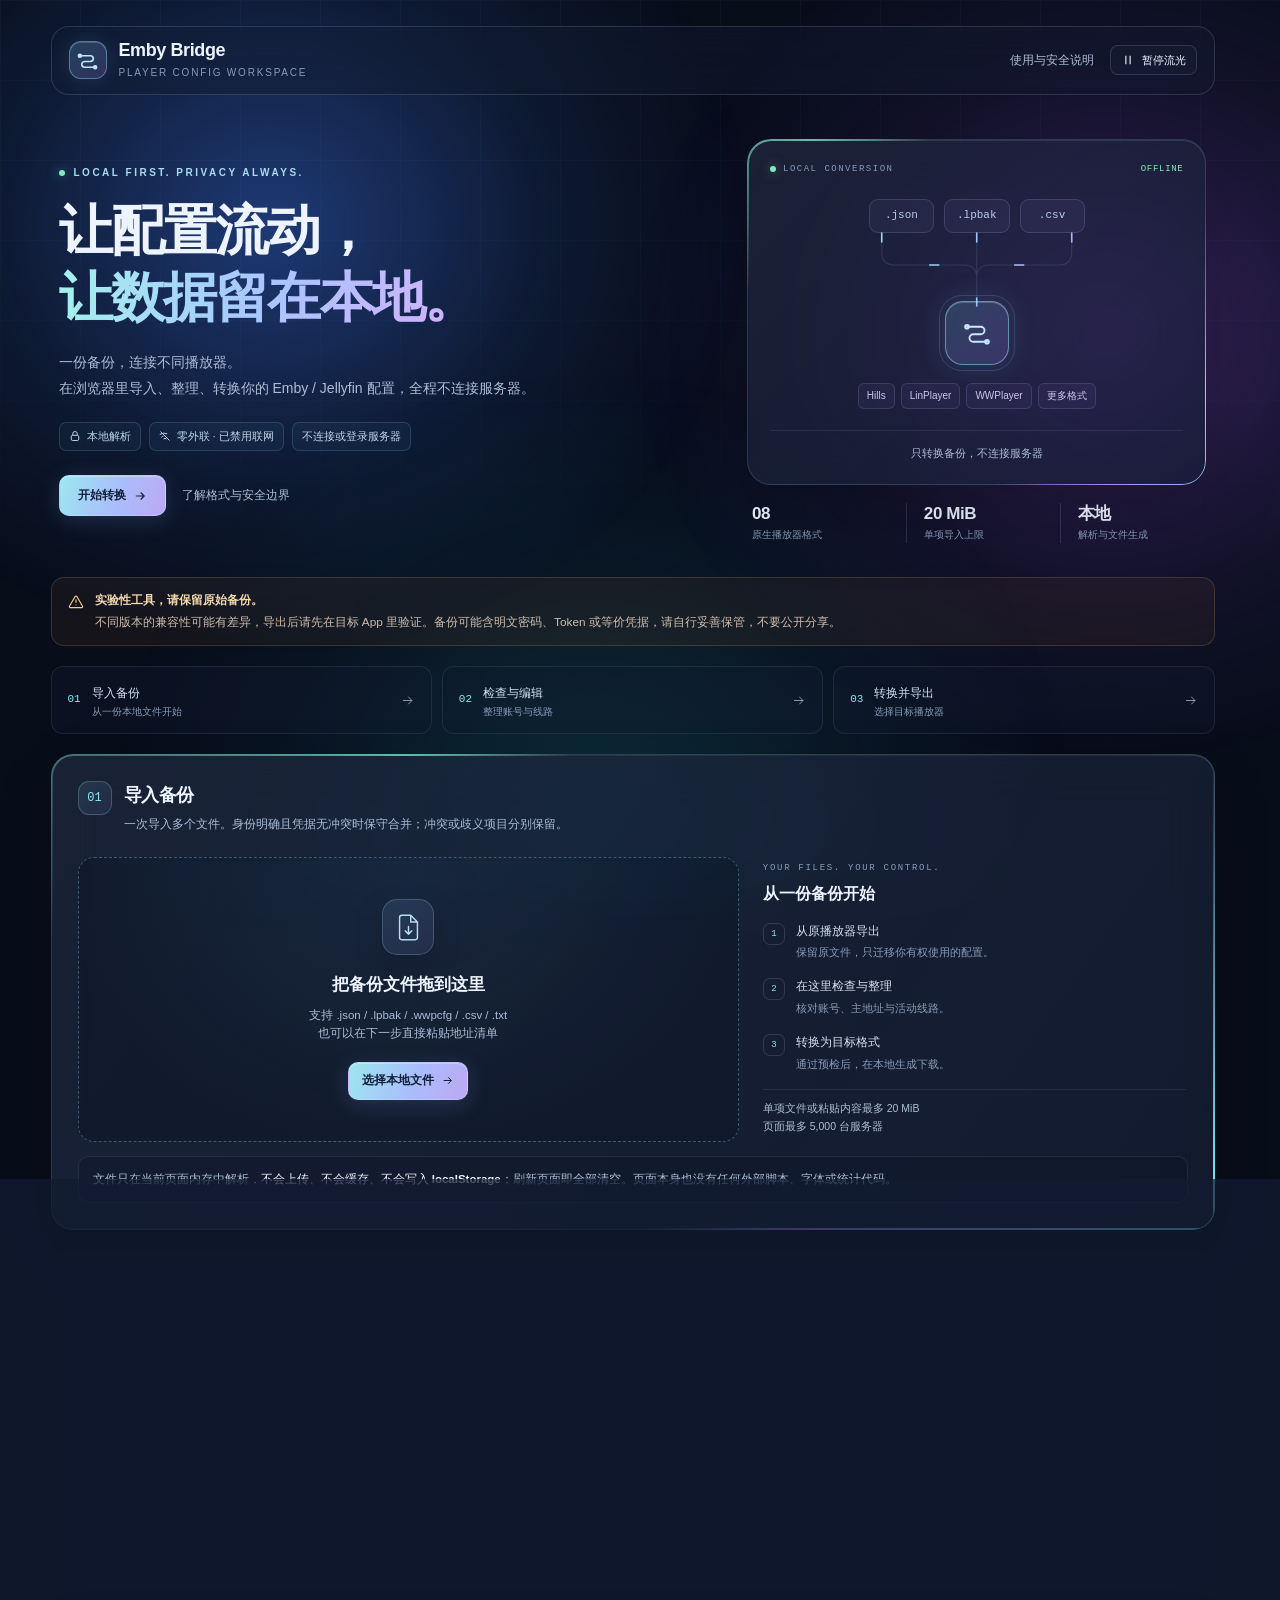
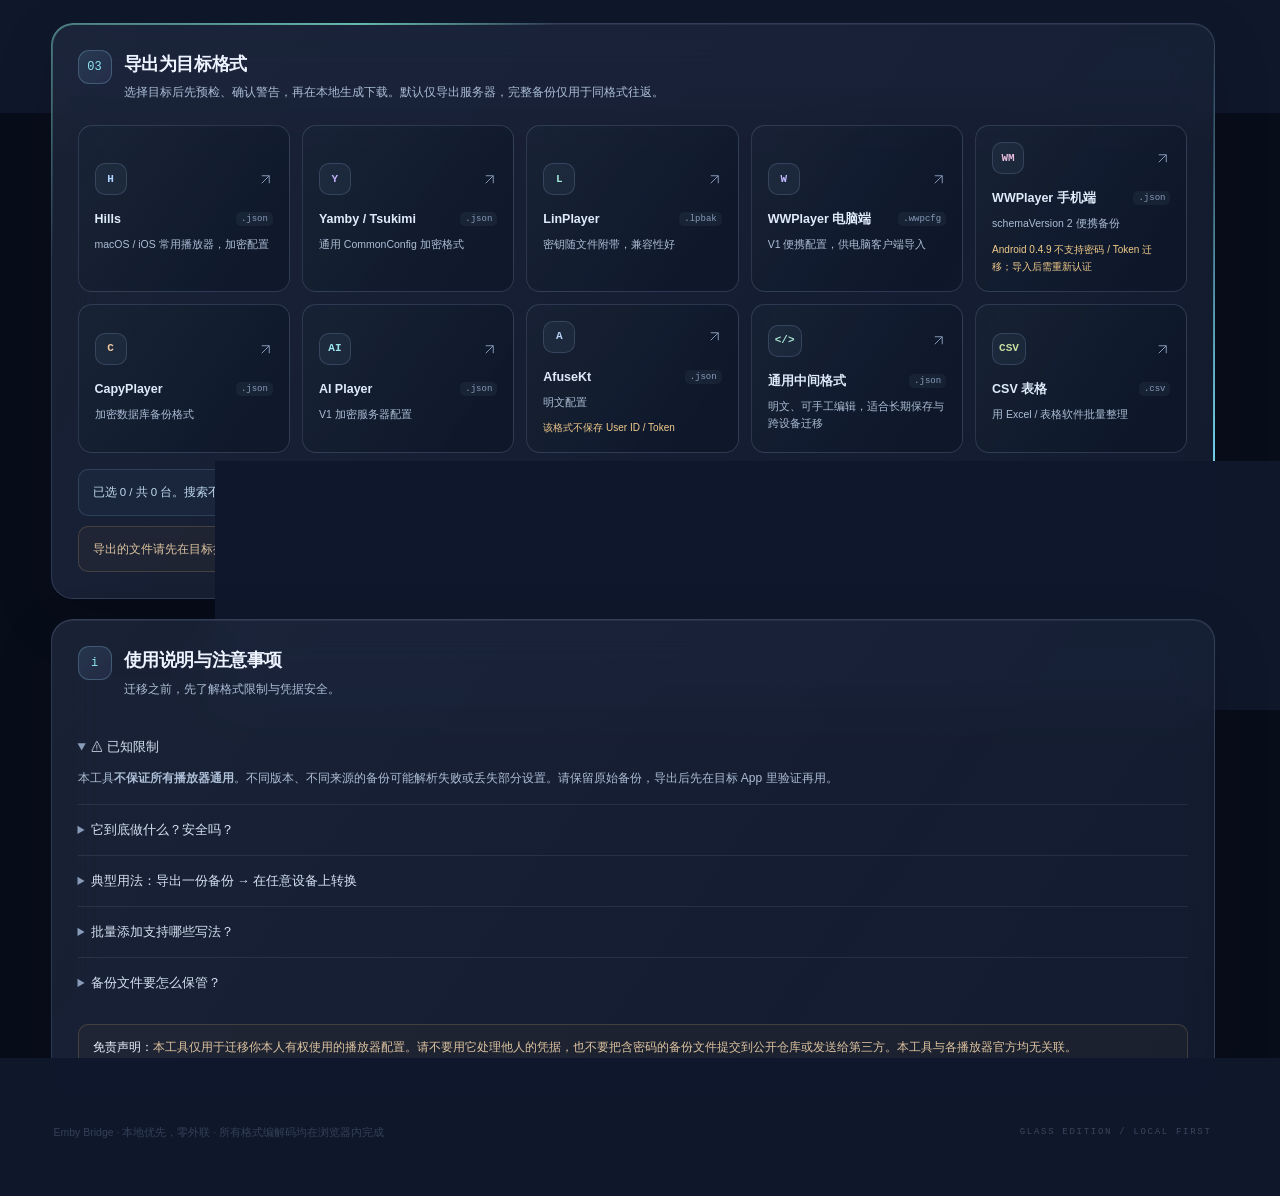
==== commit fbfdbcdc: "feat: redesign offline UI with glass and flowing light Refresh the masthead, import workspace and ex" ====
--- a/index.html
+++ b/index.html
@@ -8,409 +8,575 @@
 <meta name="description" content="在浏览器本地把 Emby / Jellyfin 播放器配置备份互相转换，支持 Hills、Yamby、LinPlayer、WWPlayer、CapyPlayer、AI Player、AfuseKt。纯离线，不联网，不登录服务器。">
 <title>Emby Bridge · 播放器配置互转</title>
 <style>:root {
-  --bg: #0e1015;
-  --bg-soft: #14171e;
-  --card: #191d26;
-  --card-2: #1f2430;
-  --line: #2b313e;
-  --line-soft: #232834;
-  --text: #e9ecf3;
-  --muted: #98a2b4;
-  --dim: #6f7889;
-  --accent: #7c8cff;
-  --accent-2: #a78bfa;
-  --ok: #4ade80;
-  --warn: #fbbf24;
-  --danger: #f87171;
-  --radius: 14px;
+  color-scheme: dark;
+  --bg: #080d1a;
+  --bg-soft: rgba(9, 17, 33, .66);
+  --card: rgba(19, 29, 51, .72);
+  --card-2: rgba(34, 48, 76, .62);
+  --line: rgba(175, 201, 245, .17);
+  --line-soft: rgba(175, 201, 245, .1);
+  --text: #edf4ff;
+  --muted: #acbdd6;
+  --dim: #889bb8;
+  --accent: #8ce8f4;
+  --accent-2: #b7a0ff;
+  --ok: #85e8bb;
+  --warn: #f1cc8b;
+  --danger: #ffacb7;
+  --radius: 22px;
+  --ease: cubic-bezier(.22, 1, .36, 1);
   --mono: ui-monospace, SFMono-Regular, "SF Mono", Menlo, Consolas, monospace;
 }
 
 * { box-sizing: border-box; }
-html { -webkit-text-size-adjust: 100%; }
+[hidden] { display: none !important; }
+html { -webkit-text-size-adjust: 100%; scrollbar-gutter: stable; scroll-behavior: smooth; scroll-padding-top: 24px; }
 body {
-  margin: 0;
-  background: radial-gradient(1200px 600px at 15% -10%, #1c2130 0%, transparent 60%), var(--bg);
-  color: var(--text);
+  margin: 0; min-height: 100vh; background: var(--bg); color: var(--text);
   font-family: -apple-system, BlinkMacSystemFont, "Segoe UI", "PingFang SC", "Hiragino Sans GB", "Microsoft YaHei", sans-serif;
-  font-size: 15px;
-  line-height: 1.55;
-  min-height: 100vh;
+  font-size: 15px; line-height: 1.6; isolation: isolate;
 }
+body.dialog-open { overflow: hidden; }
 button, input, textarea, select { font: inherit; color: inherit; }
 button { cursor: pointer; }
+button, a, input, select, textarea { -webkit-tap-highlight-color: transparent; }
 a { color: var(--accent); }
-.wrap { max-width: 1180px; margin: 0 auto; padding: 0 20px 80px; }
-
-/* header */
-header.top { padding: 34px 0 22px; }
-.brand { display: flex; align-items: center; gap: 14px; flex-wrap: wrap; }
-.logo {
-  width: 42px; height: 42px; border-radius: 12px; flex: 0 0 auto;
-  background: linear-gradient(135deg, var(--accent), var(--accent-2));
-  display: grid; place-items: center; box-shadow: 0 8px 24px rgba(124, 140, 255, .25);
-}
-h1 { font-size: 24px; margin: 0; letter-spacing: -.4px; }
-.sub { color: var(--muted); font-size: 13.5px; margin-top: 3px; }
-.badges { display: flex; gap: 8px; flex-wrap: wrap; margin-top: 16px; }
-.badge {
-  display: inline-flex; align-items: center; gap: 6px; padding: 5px 11px;
-  background: rgba(74, 222, 128, .08); border: 1px solid rgba(74, 222, 128, .25);
-  color: #9be8b7; border-radius: 999px; font-size: 12px; font-weight: 500;
-}
-.badge.blue { background: rgba(124, 140, 255, .08); border-color: rgba(124, 140, 255, .28); color: #b7c1ff; }
-.badge.amber { background: rgba(251, 191, 36, .07); border-color: rgba(251, 191, 36, .25); color: #f5d78a; }
-.badge.danger { background: rgba(248, 113, 113, .1); border-color: rgba(248, 113, 113, .35); color: #ffb8b8; font-weight: 600; }
-.notice {
-  margin: 18px 0 0; padding: 15px 17px; border-radius: 12px;
-  background: rgba(248, 113, 113, .07); border: 1px solid rgba(248, 113, 113, .3);
-  border-left: 3px solid var(--danger); color: #f3c9c9; font-size: 13px; line-height: 1.75;
-}
-.notice b { color: #ffd7d7; }
-.notice ul { margin: 8px 0 0; padding-left: 20px; }
-.notice li { margin: 3px 0; }
-
-/* sections */
-section.panel {
-  background: var(--card); border: 1px solid var(--line); border-radius: var(--radius);
-  padding: 22px; margin-top: 18px;
-}
-.panel-head { display: flex; align-items: flex-start; gap: 12px; margin-bottom: 18px; flex-wrap: wrap; }
-.step {
-  width: 26px; height: 26px; border-radius: 8px; flex: 0 0 auto;
-  background: rgba(124, 140, 255, .14); color: var(--accent);
-  display: grid; place-items: center; font-size: 13px; font-weight: 700;
-}
-.panel-title { font-size: 17px; font-weight: 650; margin: 0; }
-.panel-desc { color: var(--muted); font-size: 13px; margin: 2px 0 0; }
-.panel-head .spacer { flex: 1 1 auto; }
-
-/* dropzone */
-.drop {
-  border: 1.5px dashed #3b4354; border-radius: 12px; background: var(--bg-soft);
-  padding: 30px 20px; text-align: center; transition: .18s ease;
-}
-.drop.hover { border-color: var(--accent); background: rgba(124, 140, 255, .07); }
-.drop .big { font-size: 15px; font-weight: 600; }
-.drop .small { color: var(--muted); font-size: 12.5px; margin-top: 6px; }
-.drop .icon { font-size: 26px; display: block; margin-bottom: 8px; opacity: .8; }
-.btn {
-  display: inline-flex; align-items: center; justify-content: center; gap: 7px;
-  background: var(--card-2); border: 1px solid var(--line); color: var(--text);
-  padding: 8px 14px; border-radius: 9px; font-size: 13.5px; font-weight: 500;
-  transition: .15s ease; white-space: nowrap;
-}
-.btn:hover { border-color: #46506a; background: #262c3a; }
-.btn.primary { background: linear-gradient(135deg, var(--accent), var(--accent-2)); border-color: transparent; color: #0e1020; font-weight: 650; }
-.btn.primary:hover { filter: brightness(1.08); }
-.btn.ghost { background: transparent; }
-.btn.danger { color: var(--danger); border-color: rgba(248, 113, 113, .3); }
-.btn.sm { padding: 5px 10px; font-size: 12.5px; }
-.btn:disabled { opacity: .45; cursor: not-allowed; }
-.drop .btn { margin-top: 14px; }
-input[type="file"] { display: none; }
-.filelist { display: flex; gap: 8px; flex-wrap: wrap; margin-top: 14px; }
-.chip {
-  display: inline-flex; align-items: center; gap: 8px; padding: 6px 10px;
-  background: var(--card-2); border: 1px solid var(--line); border-radius: 8px; font-size: 12.5px;
-}
-.chip b { color: var(--accent); font-weight: 600; }
-.chip span { color: var(--muted); }
-
-/* toolbar */
-.toolbar { display: flex; gap: 8px; flex-wrap: wrap; align-items: center; margin-bottom: 14px; }
-.toolbar .spacer { flex: 1 1 auto; }
-.search {
-  background: var(--bg-soft); border: 1px solid var(--line); border-radius: 9px;
-  padding: 8px 12px; width: 190px; font-size: 13.5px; outline: none;
-}
-.search:focus { border-color: var(--accent); }
-.count { color: var(--muted); font-size: 12.5px; }
-
-/* server cards */
-.server {
-  background: var(--bg-soft); border: 1px solid var(--line-soft); border-radius: 11px;
-  margin-bottom: 10px; overflow: hidden;
-}
-.server.selected { border-color: rgba(124, 140, 255, .45); }
-.server-head { display: flex; align-items: center; gap: 10px; padding: 11px 13px; }
-.server-head input[type="checkbox"] { width: 17px; height: 17px; accent-color: var(--accent); flex: 0 0 auto; }
-.idx { color: var(--dim); font-size: 12px; min-width: 22px; font-family: var(--mono); }
-.sv-name { font-weight: 600; font-size: 14px; overflow: hidden; text-overflow: ellipsis; white-space: nowrap; }
-.sv-url { color: var(--muted); font-size: 12.5px; font-family: var(--mono); overflow: hidden; text-overflow: ellipsis; white-space: nowrap; }
-.sv-user { color: var(--dim); font-size: 12px; white-space: nowrap; }
-.tag {
-  font-size: 11px; padding: 2px 7px; border-radius: 6px; background: rgba(124, 140, 255, .12);
-  color: #b7c1ff; white-space: nowrap;
-}
-.server-head .grow { flex: 1 1 auto; min-width: 0; }
-.server-head .meta { display: flex; align-items: center; gap: 10px; min-width: 0; flex: 1 1 auto; }
-.server-body { border-top: 1px solid var(--line-soft); padding: 15px 13px; display: none; }
-.server.open .server-body { display: block; }
-.fields { display: grid; grid-template-columns: repeat(auto-fit, minmax(215px, 1fr)); gap: 11px; }
-label.f { display: flex; flex-direction: column; gap: 5px; min-width: 0; }
-label.f > span { color: var(--muted); font-size: 11.5px; font-weight: 500; letter-spacing: .2px; }
-label.f input, label.f select, label.f textarea {
-  width: 100%; background: var(--card); border: 1px solid var(--line);
-  border-radius: 8px; padding: 8px 10px; font-size: 13.5px; outline: none;
-}
-label.f input:focus, label.f textarea:focus { border-color: var(--accent); }
-label.f input.mono { font-family: var(--mono); font-size: 12.5px; }
-.lines { margin-top: 15px; border-top: 1px dashed var(--line); padding-top: 13px; }
-.lines-title { font-size: 12.5px; color: var(--muted); margin-bottom: 9px; display: flex; align-items: center; gap: 10px; }
-.line-row { display: flex; gap: 8px; margin-bottom: 7px; align-items: center; }
-.line-row input { flex: 1 1 auto; min-width: 0; background: var(--card); border: 1px solid var(--line); border-radius: 8px; padding: 7px 9px; font-size: 13px; outline: none; }
-.line-row input.nm { flex: 0 0 120px; }
-.line-row input:focus { border-color: var(--accent); }
-.line-row .rm { color: var(--danger); background: none; border: none; padding: 4px 7px; font-size: 17px; line-height: 1; }
-.empty { color: var(--muted); text-align: center; padding: 34px 12px; font-size: 13.5px; }
-
-/* export grid */
-.fmt-grid { display: grid; grid-template-columns: repeat(auto-fill, minmax(215px, 1fr)); gap: 11px; }
-.fmt {
-  text-align: left; background: var(--bg-soft); border: 1px solid var(--line);
-  border-radius: 11px; padding: 14px; transition: .15s ease; display: block; width: 100%;
-}
-.fmt:hover { border-color: var(--accent); background: rgba(124, 140, 255, .07); transform: translateY(-1px); }
-.fmt .t { display: flex; align-items: center; justify-content: space-between; gap: 8px; font-weight: 650; font-size: 14px; }
-.fmt .ext { font-family: var(--mono); font-size: 11px; color: var(--accent); background: rgba(124, 140, 255, .1); padding: 2px 6px; border-radius: 5px; }
-.fmt .d { color: var(--muted); font-size: 12px; margin-top: 6px; line-height: 1.45; }
-.fmt .w { color: var(--warn); font-size: 11.5px; margin-top: 6px; }
-
-/* info blocks */
-.note {
-  background: rgba(124, 140, 255, .06); border: 1px solid rgba(124, 140, 255, .18);
-  border-radius: 10px; padding: 12px 14px; color: #c3caff; font-size: 12.8px; line-height: 1.65;
-}
-.note.warn { background: rgba(251, 191, 36, .06); border-color: rgba(251, 191, 36, .2); color: #f2d79b; }
-.note.gray { background: var(--bg-soft); border-color: var(--line); color: var(--muted); }
-.note b { color: var(--text); }
-details.faq { border-top: 1px solid var(--line-soft); padding: 12px 0; }
-details.faq:first-of-type { border-top: 0; }
-details.faq summary { cursor: pointer; font-size: 14px; font-weight: 550; }
-details.faq p { color: var(--muted); font-size: 13px; margin: 9px 0 0; line-height: 1.7; }
-code { font-family: var(--mono); background: #11141b; border: 1px solid var(--line); padding: 1px 5px; border-radius: 5px; font-size: 12px; }
-
-/* modal */
-.modal-mask {
-  position: fixed; inset: 0; background: rgba(5, 7, 12, .72); backdrop-filter: blur(4px);
-  display: none; align-items: center; justify-content: center; padding: 20px; z-index: 50;
-}
-.modal-mask.show { display: flex; }
-.modal {
-  background: var(--card); border: 1px solid var(--line); border-radius: 14px;
-  width: min(680px, 100%); max-height: 86vh; overflow: auto; padding: 22px;
-  box-shadow: 0 24px 70px rgba(0, 0, 0, .5);
-}
-.modal h3 { margin: 0 0 6px; font-size: 17px; }
-.modal p { color: var(--muted); font-size: 13px; margin: 0 0 14px; }
-.modal textarea {
-  width: 100%; min-height: 210px; background: var(--bg-soft); border: 1px solid var(--line);
-  border-radius: 9px; padding: 11px; font-family: var(--mono); font-size: 12.5px; outline: none; resize: vertical;
-}
-.modal textarea:focus { border-color: var(--accent); }
-.modal-actions { display: flex; justify-content: flex-end; gap: 8px; margin-top: 14px; }
-
-/* toast */
-#toast {
-  position: fixed; bottom: 24px; left: 50%; transform: translate(-50%, 20px);
-  background: #252b39; border: 1px solid var(--line); color: var(--text);
-  padding: 10px 18px; border-radius: 10px; font-size: 13.5px; opacity: 0;
-  pointer-events: none; transition: .25s ease; z-index: 80; box-shadow: 0 12px 34px rgba(0,0,0,.4);
-  max-width: min(90vw, 560px); text-align: center;
-}
-#toast.show { opacity: 1; transform: translate(-50%, 0); }
-#toast.err { border-color: rgba(248, 113, 113, .5); color: #ffc9c9; }
-
-footer { color: var(--dim); font-size: 12px; text-align: center; padding: 30px 0 0; line-height: 1.8; }
-
-@media (max-width: 720px) {
-  .wrap { padding: 0 13px 60px; }
-  section.panel { padding: 16px; }
-  h1 { font-size: 20px; }
-  .server-head { flex-wrap: wrap; }
-  .server-head .meta { flex-basis: 100%; order: 3; }
-  .sv-user { display: none; }
-  .search { width: 100%; }
-  .toolbar .spacer { display: none; }
-  .line-row { flex-wrap: wrap; }
-  .line-row input.nm { flex: 1 1 100%; }
-  .fmt-grid { grid-template-columns: 1fr 1fr; }
-}
-@media (max-width: 430px) { .fmt-grid { grid-template-columns: 1fr; } }
-
-/* 状态、键盘操作与窄屏补充，保留现有深色设计。 */
-[hidden] { display: none !important; }
-html { scrollbar-gutter: stable; }
-body.dialog-open { overflow: hidden; }
+button:disabled { cursor: not-allowed; }
+input, textarea, select { color-scheme: dark; }
+::selection { color: #fff; background: rgba(132, 154, 255, .35); }
+.wrap { position: relative; z-index: 1; max-width: 1220px; margin: 0 auto; padding: 0 28px 54px; }
 .sr-only {
   position: absolute; width: 1px; height: 1px; padding: 0; margin: -1px;
   overflow: hidden; clip-path: inset(50%); white-space: nowrap; border: 0;
 }
-button:focus-visible, input:focus-visible, select:focus-visible, textarea:focus-visible, [tabindex]:focus-visible,
-.f input:focus-visible, .f select:focus-visible, .line-row input:focus-visible,
-.search:focus-visible, .modal textarea:focus-visible, .mode-option input:focus-visible,
-.warning-confirm input:focus-visible {
-  outline: 2px solid var(--accent); outline-offset: 3px;
+:where(button, a, input, select, textarea, summary, [tabindex]):focus-visible {
+  outline: 2px solid var(--accent); outline-offset: 4px;
 }
-.brand > div, .panel-head > div { min-width: 0; }
-.badge { max-width: 100%; }
 .note, .notice, .modal p, .faq p, #toast { overflow-wrap: anywhere; }
-.btn, .fmt, .line-row .rm { transition: background .15s ease, border-color .15s ease, transform .15s ease, filter .15s ease; }
-.btn:not(:disabled):active, .fmt:not(:disabled):active, .line-row .rm:not(:disabled):active { transform: translateY(1px) scale(.98); }
-.fmt:disabled { opacity: .45; cursor: not-allowed; }
-.fmt:disabled:hover { border-color: var(--line); background: var(--bg-soft); transform: none; }
-.drop { transition: border-color .18s ease, background .18s ease, transform .18s ease; }
-.drop:not([aria-disabled="true"]):hover { border-color: #596888; }
-.drop.hover { transform: translateY(-2px); box-shadow: 0 0 0 3px rgba(124, 140, 255, .08); }
-.drop[aria-disabled="true"] { cursor: not-allowed; opacity: .7; }
-.drop .icon { transition: transform .18s ease; }
-.drop.hover .icon { transform: translateY(-3px); }
-
-.import-progress { margin-top: 14px; padding: 12px 14px; background: var(--bg-soft); border: 1px solid var(--line); border-radius: 10px; }
-.progress-head { display: flex; align-items: center; justify-content: space-between; gap: 12px; font-size: 12.5px; color: var(--muted); }
+
+/* Soft aurora layers move with transforms only. No images, canvas or external resources. */
+.ambient { position: fixed; inset: 0; z-index: 0; overflow: hidden; pointer-events: none; contain: strict; }
+.ambient::after {
+  content: ""; position: absolute; inset: 0; opacity: .035;
+  background-image: linear-gradient(#a4c4ef 1px, transparent 1px), linear-gradient(90deg, #a4c4ef 1px, transparent 1px);
+  background-size: 80px 80px; mask-image: linear-gradient(#000, transparent 85%);
+}
+.aurora { position: absolute; width: min(980px, 90vw); height: min(880px, 88vw); min-width: 420px; min-height: 420px; border-radius: 50%; will-change: transform; }
+.aurora-one {
+  top: -24%; left: -17%; opacity: .85;
+  background: radial-gradient(ellipse, rgba(57, 109, 219, .56), rgba(52, 101, 190, .16) 42%, transparent 70%);
+  animation: aurora-one 19s ease-in-out infinite alternate;
+}
+.aurora-two {
+  top: -12%; right: -25%; opacity: .7;
+  background: radial-gradient(ellipse, rgba(139, 78, 207, .54), rgba(110, 64, 181, .15) 43%, transparent 70%);
+  animation: aurora-two 24s ease-in-out infinite alternate;
+}
+.aurora-three {
+  bottom: -38%; left: 8%; opacity: .6;
+  background: radial-gradient(ellipse, rgba(31, 167, 173, .34), rgba(30, 125, 159, .12) 42%, transparent 70%);
+  animation: aurora-three 22s ease-in-out infinite alternate;
+}
+
+/* A stationary border mask clips a rotating, compositor-friendly light layer. */
+.edge-flow {
+  position: absolute; inset: -1px; z-index: 2; padding: 1.5px; border-radius: inherit;
+  overflow: hidden; pointer-events: none;
+  -webkit-mask: linear-gradient(#fff 0 0) content-box, linear-gradient(#fff 0 0);
+  -webkit-mask-composite: xor;
+  mask: linear-gradient(#fff 0 0) content-box, linear-gradient(#fff 0 0);
+  mask-composite: exclude;
+}
+.edge-flow::before {
+  content: ""; position: absolute; inset: -100%;
+  background: conic-gradient(from 0deg, transparent 0deg 65deg, rgba(125, 233, 255, .95) 108deg, rgba(185, 145, 255, .92) 142deg, transparent 176deg 275deg, rgba(125, 238, 210, .72) 316deg, transparent 345deg);
+  animation: edge-orbit 14s linear infinite;
+}
+.panel--export .edge-flow::before { animation-duration: 18s; animation-delay: -7s; }
+.hero-console .edge-flow::before { animation-duration: 11s; animation-delay: -3s; }
+:is(.effects-paused, .page-hidden) :is(.aurora, .flow-signal, .hub-ring),
+:is(.effects-paused, .page-hidden) .edge-flow::before,
+.fx-sleep .edge-flow::before { animation-play-state: paused; }
+
+/* Masthead and editorial hero */
+header.top { padding: 26px 0 0; }
+.masthead { display: flex; align-items: center; justify-content: space-between; gap: 18px; padding: 13px 17px; border: 1px solid var(--line); border-radius: 18px; background: rgba(19, 29, 51, .42); backdrop-filter: blur(18px); -webkit-backdrop-filter: blur(18px); }
+.brand { display: flex; align-items: center; gap: 12px; min-width: 0; text-decoration: none; color: var(--text); }
+.logo { width: 38px; height: 38px; display: grid; place-items: center; flex: 0 0 auto; border: 1px solid rgba(177, 226, 255, .38); border-radius: 12px; background: linear-gradient(140deg, rgba(114, 208, 255, .22), rgba(171, 135, 255, .2)); box-shadow: inset 0 1px 0 rgba(255, 255, 255, .16), 0 0 22px rgba(112, 186, 255, .14); }
+.brand-name { display: block; font-size: 18px; font-weight: 720; letter-spacing: -.4px; line-height: 1.2; }
+.brand-caption { display: block; margin-top: 3px; color: var(--dim); font-size: 10px; letter-spacing: 1.8px; }
+.top-actions { display: flex; align-items: center; gap: 16px; flex: 0 0 auto; }
+.top-link { color: var(--muted); font-size: 12px; text-decoration: none; }
+.top-link:hover { color: var(--text); }
+.motion-toggle { min-height: 34px; }
+.motion-toggle svg { flex: 0 0 auto; }
+.hero { display: grid; grid-template-columns: 1.16fr .84fr; gap: 54px; align-items: center; padding: 44px 8px 34px; }
+.eyebrow { display: flex; align-items: center; gap: 9px; margin: 0 0 16px; color: #a9dbf0; font-size: 10px; font-weight: 650; letter-spacing: 2.5px; }
+.status-dot { display: inline-block; width: 6px; height: 6px; flex: 0 0 auto; border-radius: 50%; background: var(--ok); box-shadow: 0 0 12px rgba(133, 232, 187, .55); }
+h1 { margin: 0; font-size: clamp(35px, 4.2vw, 54px); font-weight: 750; line-height: 1.24; letter-spacing: -1.8px; }
+.hero-gradient { color: #b8dafa; background: linear-gradient(100deg, #a5f1ed 0%, #a8c6ff 48%, #d1b1ff 95%); -webkit-background-clip: text; background-clip: text; -webkit-text-fill-color: transparent; }
+.hero-desc { max-width: 530px; margin: 19px 0 0; color: var(--muted); font-size: 14px; line-height: 1.85; }
+.badges { display: flex; gap: 8px; flex-wrap: wrap; margin-top: 20px; }
+.badge { display: inline-flex; align-items: center; gap: 6px; max-width: 100%; padding: 5px 9px; border: 1px solid rgba(154, 216, 236, .17); border-radius: 7px; background: rgba(98, 182, 208, .055); color: #bdd8e8; font-size: 11px; white-space: nowrap; }
+.badge svg { flex: 0 0 auto; }
+.hero-actions { display: flex; align-items: center; flex-wrap: wrap; gap: 16px; margin-top: 24px; }
+.hero-actions .btn { padding: 10px 18px; }
+.hero-secondary { color: var(--muted); font-size: 12px; text-decoration: none; }
+.hero-secondary:hover { color: var(--text); }
+.hero-console { position: relative; isolation: isolate; border: 1px solid var(--line); border-radius: 24px; padding: 22px; background: linear-gradient(135deg, rgba(255, 255, 255, .055), rgba(255, 255, 255, .015)), rgba(15, 26, 47, .56); backdrop-filter: blur(24px) saturate(125%); -webkit-backdrop-filter: blur(24px) saturate(125%); box-shadow: inset 0 1px 0 rgba(255, 255, 255, .1), 0 25px 80px rgba(0, 0, 0, .2); }
+.console-head { display: flex; align-items: center; justify-content: space-between; gap: 8px; color: var(--dim); font-size: 9px; font-family: var(--mono); letter-spacing: 1.5px; }
+.console-head > span:first-child { display: flex; align-items: center; gap: 7px; }
+.console-state { color: var(--ok); font-size: 9px; letter-spacing: .7px; }
+.source-files, .target-files { display: flex; align-items: center; justify-content: center; gap: 10px; }
+.source-files { margin-top: 23px; }
+.file-pill { min-width: 65px; padding: 7px 12px; border: 1px solid var(--line); border-radius: 9px; background: rgba(158, 186, 228, .055); color: #b8cce9; font-family: var(--mono); font-size: 11px; text-align: center; }
+.bridge-diagram { display: block; width: 100%; height: 73px; overflow: visible; }
+.flow-base { fill: none; stroke: rgba(143, 195, 235, .14); stroke-width: 1.2; }
+.flow-signal { fill: none; stroke: url(#flowGradient); stroke-width: 1.6; stroke-dasharray: 9 66; stroke-linecap: round; animation: bridge-flow 5s linear infinite; }
+.bridge-core { position: relative; width: 64px; height: 64px; margin: -5px auto 18px; display: grid; place-items: center; border: 1px solid rgba(162, 225, 255, .5); border-radius: 18px; background: linear-gradient(140deg, rgba(113, 208, 244, .19), rgba(168, 129, 248, .2)); box-shadow: 0 0 30px rgba(137, 191, 255, .16), inset 0 1px 0 rgba(255, 255, 255, .2); }
+.hub-ring { position: absolute; inset: -7px; border: 1px solid rgba(139, 207, 244, .18); border-radius: 23px; animation: hub-breathe 4.5s ease-in-out infinite; }
+.target-files { flex-wrap: wrap; gap: 6px; }
+.target-files span { padding: 4px 8px; border: 1px solid rgba(171, 156, 245, .18); border-radius: 6px; background: rgba(159, 136, 231, .06); color: #cec4ee; font-size: 10px; }
+.console-foot { margin-top: 21px; padding-top: 14px; border-top: 1px solid var(--line-soft); text-align: center; color: var(--muted); font-size: 11px; }
+.hero-stats { display: grid; grid-template-columns: repeat(3, 1fr); gap: 12px; margin-top: 18px; padding: 0 5px; }
+.hero-stats > div { display: flex; flex-direction: column; gap: 2px; }
+.hero-stats > div + div { padding-left: 17px; border-left: 1px solid var(--line); }
+.hero-stats strong { font-size: 17px; font-weight: 650; line-height: 1.3; letter-spacing: -.4px; }
+.hero-stats span { font-size: 10px; color: var(--dim); }
+.notice { display: flex; align-items: flex-start; gap: 11px; margin: 0 0 20px; padding: 13px 16px; border: 1px solid rgba(230, 183, 112, .18); border-radius: 13px; background: rgba(92, 64, 41, .16); color: #cfbdad; font-size: 11.8px; line-height: 1.65; }
+.notice-icon { color: var(--warn); flex: 0 0 auto; margin-top: 3px; }
+.notice b { color: #f4d8ae; font-weight: 600; }
+.notice p { margin: 2px 0 0; }
+.workflow { display: grid; grid-template-columns: repeat(3, 1fr); gap: 10px; margin-bottom: 6px; }
+.workflow a { display: flex; align-items: center; gap: 11px; padding: 13px 16px; border: 1px solid var(--line-soft); border-radius: 12px; background: rgba(19, 29, 51, .33); color: var(--muted); text-decoration: none; transition: border-color .2s, background .2s, transform .2s var(--ease); }
+.workflow a:hover { border-color: rgba(151, 218, 250, .3); background: rgba(31, 49, 75, .6); transform: translateY(-2px); }
+.workflow-num { font-family: var(--mono); color: var(--accent); font-size: 11px; }
+.workflow b { font-size: 12px; color: #d2e1f4; font-weight: 550; }
+.workflow small { display: block; color: var(--dim); font-size: 10px; }
+.workflow svg { margin-left: auto; flex: 0 0 auto; color: var(--dim); }
+
+/* Glass workspace panels */
+section.panel { position: relative; isolation: isolate; min-width: 0; padding: 26px; margin-top: 20px; border: 1px solid var(--line); border-radius: var(--radius); background: linear-gradient(125deg, rgba(255, 255, 255, .047), rgba(255, 255, 255, .015)), var(--card); backdrop-filter: blur(24px) saturate(130%); -webkit-backdrop-filter: blur(24px) saturate(130%); box-shadow: inset 0 1px 0 rgba(255, 255, 255, .065), 0 20px 60px rgba(0, 0, 0, .14); }
+.panel-head { display: flex; align-items: flex-start; gap: 12px; margin-bottom: 22px; }
+.panel-head > div { min-width: 0; }
+.step { width: 34px; height: 34px; display: grid; place-items: center; flex: 0 0 auto; border: 1px solid rgba(156, 218, 253, .23); border-radius: 11px; background: linear-gradient(135deg, rgba(123, 212, 244, .12), rgba(179, 148, 254, .08)); color: var(--accent); font: 12px var(--mono); }
+.panel-title { margin: 0; font-size: 18px; font-weight: 650; letter-spacing: -.4px; }
+.panel-desc { margin: 4px 0 0; max-width: 850px; color: var(--muted); font-size: 12px; line-height: 1.75; }
+.panel-head .spacer { flex: 1 1 auto; }
+.panel-head > .count { flex: 0 0 auto; margin-top: 5px; padding: 5px 9px; border: 1px solid var(--line); border-radius: 7px; background: rgba(117, 180, 213, .06); }
+.import-grid { display: grid; grid-template-columns: minmax(0, 1.55fr) minmax(0, 1fr); gap: 22px; }
+.drop { position: relative; display: flex; flex-direction: column; align-items: center; justify-content: center; min-width: 0; min-height: 260px; padding: 25px 18px; text-align: center; border: 1px dashed rgba(152, 215, 252, .32); border-radius: 16px; background: radial-gradient(ellipse at 50% 10%, rgba(97, 163, 217, .09), transparent 75%), rgba(9, 18, 35, .4); transition: border-color .25s, background .25s, transform .25s var(--ease), box-shadow .25s; }
+.drop:not([aria-disabled="true"]):hover, .drop.hover { border-color: rgba(157, 231, 253, .7); background: radial-gradient(ellipse at 50% 10%, rgba(109, 162, 239, .15), transparent 75%), rgba(18, 31, 54, .6); box-shadow: inset 0 0 28px rgba(98, 170, 230, .05), 0 0 0 4px rgba(142, 210, 255, .03); }
+.drop.hover { transform: translateY(-3px); }
+.drop .icon { display: grid; place-items: center; width: 52px; height: 56px; margin-bottom: 16px; color: #b5dcf5; border: 1px solid rgba(158, 209, 242, .24); border-radius: 15px; background: linear-gradient(145deg, rgba(124, 199, 235, .13), rgba(170, 146, 240, .1)); box-shadow: 0 10px 30px rgba(0, 0, 0, .16); transition: transform .3s var(--ease); }
+.drop.hover .icon, .drop:not([aria-disabled="true"]):hover .icon { transform: translateY(-4px) rotate(-3deg); }
+.drop .big { font-size: 17px; font-weight: 600; }
+.drop .small { max-width: 430px; margin-top: 7px; color: var(--muted); font-size: 11.5px; }
+.drop .btn { margin-top: 20px; }
+.drop[aria-disabled="true"] { cursor: not-allowed; opacity: .6; }
+input[type="file"] { display: none; }
+.import-side { display: flex; flex-direction: column; justify-content: center; min-width: 0; padding: 6px 2px; }
+.side-kicker { color: var(--dim); font: 9px var(--mono); letter-spacing: 1.7px; }
+.import-side h3 { margin: 8px 0 15px; font-size: 16px; font-weight: 600; }
+.import-instructions { list-style: none; padding: 0; margin: 0; }
+.import-instructions li { display: flex; align-items: flex-start; gap: 11px; margin-bottom: 16px; }
+.instruction-num { display: grid; place-items: center; width: 22px; height: 22px; flex: 0 0 auto; margin-top: 1px; border: 1px solid var(--line); border-radius: 7px; font: 9px var(--mono); color: var(--accent); }
+.import-instructions b { display: block; color: #d5e2f3; font-size: 12px; font-weight: 550; }
+.import-instructions p { margin: 2px 0 0; color: var(--dim); font-size: 11px; line-height: 1.7; }
+.import-side .limit { margin: 0; padding-top: 10px; border-top: 1px solid var(--line-soft); color: var(--muted); font-size: 10.5px; line-height: 1.7; }
+
+/* Buttons and editable fields */
+.btn { display: inline-flex; align-items: center; justify-content: center; gap: 7px; min-height: 36px; padding: 8px 13px; border: 1px solid var(--line); border-radius: 10px; background: var(--card-2); color: var(--text); text-decoration: none; font-size: 12px; font-weight: 500; white-space: nowrap; transition: background .2s, border-color .2s, transform .22s var(--ease), box-shadow .2s, filter .2s; }
+.btn:not(:disabled):hover { border-color: rgba(167, 204, 249, .36); background: rgba(48, 66, 98, .72); transform: translateY(-2px); }
+.btn.primary { border-color: rgba(198, 231, 255, .28); background: linear-gradient(110deg, #9ce7ef, #abbcfc 56%, #bca8f3); color: #12213c; font-weight: 700; box-shadow: 0 5px 22px rgba(137, 176, 243, .17), inset 0 1px 0 rgba(255, 255, 255, .3); }
+.btn.primary:not(:disabled):hover { background: linear-gradient(110deg, #b8f5f5, #bdccff 56%, #cfbaff); box-shadow: 0 8px 29px rgba(142, 193, 255, .25); }
+.btn.ghost { background: rgba(165, 193, 235, .025); }
+.btn.danger { color: var(--danger); border-color: rgba(255, 161, 176, .18); }
+.btn.danger:not(:disabled):hover { background: rgba(173, 82, 102, .12); border-color: rgba(255, 161, 176, .38); }
+.btn.sm { min-height: 30px; padding: 5px 10px; font-size: 11px; border-radius: 8px; }
+.btn:disabled, .fmt:disabled { opacity: .46; cursor: not-allowed; }
+.btn:not(:disabled):active, .fmt:not(:disabled):active { transform: translateY(0) scale(.975); }
+.toolbar { display: flex; align-items: center; flex-wrap: wrap; gap: 7px; margin-bottom: 18px; padding-bottom: 17px; border-bottom: 1px solid var(--line-soft); }
+.toolbar .spacer { flex: 1 1 auto; }
+.search { width: 192px; min-height: 36px; padding: 8px 12px; border: 1px solid var(--line); border-radius: 10px; outline: none; background: var(--bg-soft); font-size: 12px; }
+.search::placeholder, .modal textarea::placeholder { color: var(--dim); opacity: 1; }
+.search:focus, label.f input:focus, label.f textarea:focus, label.f select:focus, .line-row input:focus, .modal textarea:focus { border-color: rgba(140, 232, 244, .65); box-shadow: 0 0 0 3px rgba(140, 232, 244, .055); }
+.count { color: var(--muted); font-size: 11px; }
+
+/* Import feedback */
+.import-progress { margin-top: 16px; padding: 13px 15px; border: 1px solid var(--line); border-radius: 12px; background: var(--bg-soft); }
+.progress-head { display: flex; align-items: center; justify-content: space-between; gap: 12px; color: var(--muted); font-size: 12px; }
 .progress-head > span { min-width: 0; overflow-wrap: anywhere; }
 .progress-head .btn { flex: 0 0 auto; }
-progress { display: block; width: 100%; height: 8px; margin-top: 11px; border: 0; border-radius: 999px; overflow: hidden; background: var(--line-soft); accent-color: var(--accent); }
+progress { display: block; width: 100%; height: 5px; margin-top: 12px; border: 0; border-radius: 999px; overflow: hidden; background: var(--line-soft); accent-color: var(--accent); }
 progress::-webkit-progress-bar { background: var(--line-soft); border-radius: 999px; }
 progress::-webkit-progress-value { background: linear-gradient(90deg, var(--accent), var(--accent-2)); border-radius: 999px; }
 progress::-moz-progress-bar { background: var(--accent); border-radius: 999px; }
-.filelist { list-style: none; padding: 0; margin: 14px 0 0; max-height: 280px; overflow: auto; }
+.filelist { display: flex; flex-wrap: wrap; gap: 8px; list-style: none; padding: 0; margin: 14px 0 0; max-height: 280px; overflow: auto; }
 .filelist:empty { display: none; }
-.chip { max-width: 100%; align-items: flex-start; }
+.chip { display: inline-flex; align-items: flex-start; gap: 9px; max-width: 100%; padding: 8px 11px; border: 1px solid var(--line); border-radius: 9px; background: rgba(27, 41, 65, .6); font-size: 11px; }
 .chip > div { display: flex; flex-direction: column; gap: 2px; min-width: 0; overflow-wrap: anywhere; }
-.chip .file-status { flex: 0 0 auto; font-size: 11.5px; padding-top: 1px; }
+.chip b { color: #c3daf1; font-weight: 550; }
+.chip span { color: var(--muted); }
+.chip .file-status { flex: 0 0 auto; font-size: 10px; padding-top: 1px; }
 .chip.success .file-status { color: var(--ok); }
-.chip.error { border-color: rgba(248, 113, 113, .4); }
+.chip.error { border-color: rgba(255, 172, 183, .3); }
 .chip.error .file-status { color: var(--danger); }
 .chip.reading .file-status, .chip.parsing .file-status { color: var(--warn); }
 
-.server { transition: border-color .15s ease; }
-.server-head .meta { min-width: 0; }
-.sv-name { min-width: 0; max-width: 30%; }
-.sv-url { flex: 1 1 150px; min-width: 0; }
-.sv-user { max-width: 110px; overflow: hidden; text-overflow: ellipsis; }
-.fields { grid-template-columns: repeat(auto-fit, minmax(min(215px, 100%), 1fr)); }
-.f input, .f select { min-width: 0; }
-.raw-field-hint { color: var(--warn); font-size: 11px; line-height: 1.5; overflow-wrap: anywhere; }
+/* Server cards keep fields lazy; motion is measured and cancelled in the controller. */
+.server { margin-bottom: 11px; overflow: hidden; border: 1px solid var(--line-soft); border-radius: 14px; background: rgba(9, 18, 34, .5); transition: border-color .25s, background .25s, box-shadow .25s; }
+.server.selected { border-color: rgba(129, 209, 242, .28); background: linear-gradient(105deg, rgba(97, 160, 218, .045), transparent 65%), rgba(9, 18, 34, .5); }
+.server.open { border-color: rgba(147, 202, 248, .4); box-shadow: 0 5px 24px rgba(0, 0, 0, .1); }
+.server-head { display: flex; align-items: center; gap: 10px; padding: 13px 14px; }
+.server-head input[type="checkbox"] { width: 17px; height: 17px; margin: 0; flex: 0 0 auto; accent-color: #98d8ef; }
+.idx { display: grid; place-items: center; width: 25px; height: 25px; flex: 0 0 auto; border-radius: 7px; background: rgba(124, 174, 229, .055); color: var(--dim); font: 10px var(--mono); }
+.server-head .meta { display: flex; align-items: center; gap: 12px; flex: 1 1 auto; min-width: 0; }
+.sv-name { max-width: 32%; min-width: 0; color: #dfebfa; font-size: 13px; font-weight: 600; overflow: hidden; text-overflow: ellipsis; white-space: nowrap; }
+.sv-url { flex: 1 1 150px; min-width: 0; overflow: hidden; text-overflow: ellipsis; white-space: nowrap; color: var(--muted); font: 11px var(--mono); }
+.sv-user { max-width: 90px; overflow: hidden; text-overflow: ellipsis; white-space: nowrap; color: var(--dim); font-size: 11px; }
+.tag { flex: 0 0 auto; padding: 3px 7px; border: 1px solid rgba(129, 197, 227, .15); border-radius: 6px; background: rgba(123, 191, 218, .045); color: #acd2e8; font-size: 10px; white-space: nowrap; }
+.server-body { display: block; }
+.server-body-inner { padding: 19px 16px; border-top: 1px solid var(--line-soft); }
+.fields { display: grid; grid-template-columns: repeat(auto-fit, minmax(min(220px, 100%), 1fr)); gap: 13px; }
+label.f { display: flex; flex-direction: column; gap: 6px; min-width: 0; }
+label.f > span { color: var(--muted); font-size: 11px; font-weight: 500; }
+label.f input, label.f select, label.f textarea { width: 100%; min-width: 0; padding: 9px 11px; border: 1px solid var(--line); border-radius: 9px; outline: none; background: rgba(10, 20, 37, .72); font-size: 12px; transition: border-color .2s, box-shadow .2s; }
+label.f input.mono { font-family: var(--mono); font-size: 11px; }
+.raw-field-hint { color: var(--warn); font-size: 10px; line-height: 1.6; overflow-wrap: anywhere; }
 .line-raw-hint { grid-column: 1 / -1; }
 [data-preserve-raw] { cursor: default; }
-.server.animate-open .server-body { animation: card-expand .18s ease-out; transform-origin: top; }
-.pager { display: flex; align-items: center; justify-content: space-between; flex-wrap: wrap; gap: 12px; margin-top: 14px; padding-top: 14px; border-top: 1px solid var(--line-soft); }
-.pager-actions { display: flex; gap: 8px; flex: 0 0 auto; }
-.lines { min-width: 0; margin: 15px 0 0; padding: 13px 0 0; border: 0; border-top: 1px dashed var(--line); }
-.lines legend { padding: 0 8px 0 0; color: var(--muted); font-size: 12.5px; }
-.lines-title { flex-wrap: wrap; }
-.line-help { font-size: 12px; color: var(--muted); overflow-wrap: anywhere; }
+.lines { min-width: 0; margin: 21px 0 0; padding: 15px 0 0; border: 0; border-top: 1px solid var(--line-soft); }
+.lines legend { padding: 0 10px 0 0; color: #d1e1f2; font-size: 11px; }
+.lines-title { display: flex; align-items: center; flex-wrap: wrap; gap: 10px; margin-bottom: 12px; }
+.line-help { color: var(--muted); font-size: 11px; overflow-wrap: anywhere; }
 .lines-title .line-help { flex: 1 1 170px; }
 .lines-title .btn { margin-left: auto; }
-.line-row { display: grid; grid-template-columns: 70px minmax(85px, 120px) minmax(0, 1fr) 56px; gap: 8px; }
-.line-row input, .line-row input.nm { width: 100%; min-width: 0; }
-.line-active { display: flex; align-items: center; gap: 5px; font-size: 11.5px; color: var(--muted); white-space: nowrap; }
-.line-row .line-active input { width: 16px; height: 16px; margin: 0; padding: 0; flex: 0 0 auto; accent-color: var(--accent); }
+.line-row { display: grid; grid-template-columns: 66px minmax(85px, 120px) minmax(0, 1fr) 56px; align-items: center; gap: 8px; margin-bottom: 9px; }
+.line-row input { width: 100%; min-width: 0; padding: 8px 10px; border: 1px solid var(--line); border-radius: 8px; outline: none; background: rgba(10, 20, 37, .72); font-size: 12px; }
+.line-active { display: flex; align-items: center; gap: 6px; color: var(--muted); font-size: 10px; white-space: nowrap; }
+.line-row .line-active input { width: 15px; height: 15px; margin: 0; padding: 0; flex: 0 0 auto; accent-color: #98d8ef; }
 .line-url { font-family: var(--mono); }
-.primary-label { color: #b7c1ff; background: rgba(124, 140, 255, .1); border-radius: 6px; font-size: 11px; padding: 5px 2px; text-align: center; white-space: nowrap; }
-.line-row .rm { width: 100%; padding: 7px 5px; font-size: 12px; line-height: 1.4; border: 1px solid rgba(248, 113, 113, .25); border-radius: 7px; }
-
-.modal-mask.show { animation: mask-in .15s ease-out; }
-.modal-mask.show .modal { animation: dialog-in .2s ease-out; }
-.modal { max-height: 88vh; max-height: 88dvh; min-width: 0; }
-.modal-actions { flex-wrap: wrap; }
-.modal-status, .error-message { margin-top: 10px; font-size: 12.8px; overflow-wrap: anywhere; }
+.primary-label { padding: 6px 2px; border-radius: 6px; background: rgba(132, 203, 237, .07); color: #b7dbea; font-size: 10px; text-align: center; white-space: nowrap; }
+.line-row .rm { width: 100%; padding: 7px 5px; border: 1px solid rgba(255, 172, 183, .2); border-radius: 7px; background: transparent; color: var(--danger); font-size: 11px; line-height: 1.4; }
+.line-row .rm:hover { background: rgba(190, 92, 111, .1); }
+.empty { display: flex; flex-direction: column; align-items: center; gap: 7px; min-height: 150px; justify-content: center; padding: 24px 16px; border: 1px dashed var(--line); border-radius: 14px; background: rgba(11, 22, 40, .28); color: var(--muted); text-align: center; font-size: 12px; }
+.empty-icon { display: grid; place-items: center; width: 42px; height: 42px; margin-bottom: 4px; border: 1px solid var(--line); border-radius: 13px; background: rgba(120, 174, 227, .055); color: #a2bddb; }
+.empty b { color: #d0def0; font-size: 13px; font-weight: 550; }
+.pager { display: flex; align-items: center; justify-content: space-between; flex-wrap: wrap; gap: 12px; margin-top: 15px; padding-top: 15px; border-top: 1px solid var(--line-soft); }
+.pager-actions { display: flex; gap: 8px; flex: 0 0 auto; }
+
+/* Target format tiles: distinct glass surfaces, colored marks and a one-shot sheen. */
+.fmt-grid { display: grid; grid-template-columns: repeat(auto-fill, minmax(190px, 1fr)); gap: 12px; }
+.fmt { --format-color: #a9dff2; position: relative; isolation: isolate; overflow: hidden; display: block; width: 100%; min-width: 0; padding: 16px; border: 1px solid var(--line); border-radius: 14px; background: linear-gradient(125deg, rgba(158, 195, 235, .055), transparent 80%), rgba(10, 20, 37, .5); text-align: left; transition: transform .3s var(--ease), border-color .25s, box-shadow .25s, background .25s; }
+.fmt::after { content: ""; position: absolute; z-index: -1; inset: 0; background: linear-gradient(105deg, transparent 25%, rgba(171, 218, 255, .09) 48%, transparent 70%); transform: translateX(-110%); pointer-events: none; }
+.fmt:not(:disabled):hover, .fmt:not(:disabled):focus-visible { border-color: var(--format-color); background: linear-gradient(125deg, rgba(142, 195, 237, .08), rgba(146, 121, 228, .05)), rgba(17, 31, 52, .7); transform: translateY(-4px); box-shadow: 0 12px 24px rgba(0, 0, 0, .17); }
+.fmt:not(:disabled):hover::after { animation: tile-sheen .85s var(--ease) both; }
+.fmt-top { display: flex; align-items: center; justify-content: space-between; margin-bottom: 14px; }
+.fmt-mark { display: grid; place-items: center; min-width: 32px; height: 32px; padding: 0 6px; border: 1px solid var(--line); border-radius: 10px; background: rgba(165, 190, 237, .055); color: var(--format-color); font-size: 11px; font-weight: 650; font-family: var(--mono); }
+.fmt-arrow { color: var(--dim); transition: color .2s, transform .3s var(--ease); }
+.fmt:not(:disabled):hover .fmt-arrow { color: var(--format-color); transform: translate(2px, -2px); }
+.fmt .t { display: flex; align-items: center; flex-wrap: wrap; gap: 6px; color: #e0ebfa; font-size: 12.5px; font-weight: 600; }
+.fmt .ext { margin-left: auto; padding: 2px 5px; border-radius: 5px; background: rgba(158, 193, 231, .055); color: var(--dim); font: 9px var(--mono); }
+.fmt .d, .fmt .w { display: block; }
+.fmt .d { margin-top: 7px; color: var(--muted); font-size: 10.5px; line-height: 1.65; }
+.fmt .w { margin-top: 8px; color: var(--warn); font-size: 10px; line-height: 1.7; }
+
+/* Safety copy remains visible, with quieter but high-contrast framing. */
+.note { padding: 12px 14px; border: 1px solid rgba(145, 204, 244, .16); border-radius: 10px; background: rgba(108, 164, 212, .05); color: #bfd9ee; font-size: 11.5px; line-height: 1.8; }
+.note.warn { border-color: rgba(236, 191, 123, .18); background: rgba(172, 121, 58, .055); color: #dfc5a1; }
+.note.gray { border-color: var(--line-soft); background: rgba(7, 17, 33, .22); color: var(--muted); }
+.note b { color: var(--text); font-weight: 550; }
+details.faq { border-top: 1px solid var(--line-soft); padding: 15px 0; }
+details.faq:first-of-type { border-top: 0; }
+details.faq summary { color: #d5e2f4; cursor: pointer; font-size: 12.5px; font-weight: 500; }
+details.faq summary::marker { color: var(--dim); }
+details.faq p { margin: 10px 0 0; color: var(--muted); font-size: 12px; line-height: 1.85; }
+code { padding: 2px 5px; border: 1px solid var(--line-soft); border-radius: 5px; background: rgba(6, 14, 28, .55); color: #c5d5ec; font-family: var(--mono); font-size: 11px; }
+
+/* Dialogs use a glass sheet; closing stays visible but becomes inert immediately. */
+.modal-mask { position: fixed; inset: 0; z-index: 50; display: none; align-items: center; justify-content: center; padding: 24px; background: rgba(3, 8, 18, .7); backdrop-filter: blur(12px); -webkit-backdrop-filter: blur(12px); }
+.modal-mask.show { display: flex; }
+.modal-mask.show:not(.leaving) { animation: mask-in .25s ease-out; }
+.modal-mask.show:not(.leaving) .modal { animation: dialog-in .36s var(--ease); }
+.modal-mask.leaving { pointer-events: none; }
+.modal { position: relative; width: min(680px, 100%); max-height: 88vh; max-height: 88dvh; min-width: 0; overflow: auto; padding: 26px; border: 1px solid rgba(168, 202, 244, .27); border-radius: 23px; outline: none; background: linear-gradient(135deg, rgba(187, 205, 248, .065), rgba(170, 144, 236, .025)), rgba(15, 25, 44, .95); box-shadow: inset 0 1px 0 rgba(210, 231, 255, .13), 0 30px 90px rgba(0, 0, 0, .45); }
+.modal-kicker { display: flex; align-items: center; gap: 7px; margin-bottom: 13px; color: #adcee5; font: 9px var(--mono); letter-spacing: 1.8px; }
+.modal h3 { margin: 0 0 8px; color: #ecf4ff; font-size: 21px; font-weight: 650; letter-spacing: -.4px; }
+.modal p { margin: 0 0 15px; color: var(--muted); font-size: 12px; line-height: 1.8; }
+.modal textarea { width: 100%; min-height: 210px; padding: 13px; border: 1px solid var(--line); border-radius: 12px; outline: none; background: rgba(5, 15, 30, .66); font-family: var(--mono); font-size: 12px; line-height: 1.7; resize: vertical; }
+.modal-actions { display: flex; justify-content: flex-end; flex-wrap: wrap; gap: 9px; margin-top: 20px; padding-top: 17px; border-top: 1px solid var(--line-soft); }
+.modal-actions .btn { min-height: 39px; padding: 8px 15px; }
+.modal-status, .error-message { margin-top: 11px; overflow-wrap: anywhere; font-size: 12px; }
 .modal-status { color: var(--muted); }
-.error-message { color: #ffc9c9; }
+.error-message { color: var(--danger); }
 .modal-status:empty, .error-message:empty { display: none; }
-.export-modes { min-width: 0; margin: 14px 0; padding: 9px 13px 12px; border: 1px solid var(--line); border-radius: 10px; }
-.export-modes legend { color: var(--muted); padding: 0 6px; font-size: 12px; }
-.mode-option { display: flex; align-items: flex-start; gap: 9px; padding: 7px 0; cursor: pointer; }
-.mode-option input { flex: 0 0 auto; margin: 4px 0 0; accent-color: var(--accent); }
+.export-modes { min-width: 0; margin: 16px 0; padding: 10px 14px 13px; border: 1px solid var(--line); border-radius: 12px; background: rgba(8, 17, 34, .3); }
+.export-modes legend { padding: 0 6px; color: var(--muted); font-size: 11px; }
+.mode-option { display: flex; align-items: flex-start; gap: 10px; padding: 8px 0; cursor: pointer; }
+.mode-option input { flex: 0 0 auto; margin: 4px 0 0; accent-color: #98d8ef; }
 .mode-option > span { min-width: 0; }
-.mode-option b { font-size: 13px; }
-.mode-option small { display: block; margin-top: 2px; color: var(--muted); font-size: 11.5px; }
+.mode-option b { font-size: 12px; font-weight: 550; }
+.mode-option small { display: block; margin-top: 3px; color: var(--muted); font-size: 11px; }
 .mode-option input:disabled + span { opacity: .55; }
-.export-modes .line-help { margin: 7px 0 0; }
-.export-summary { display: flex; flex-direction: column; gap: 4px; margin: 12px 0; color: var(--muted); font-size: 12.5px; overflow-wrap: anywhere; }
+.export-modes .line-help { margin: 9px 0 0; }
+.export-summary { display: flex; flex-direction: column; gap: 5px; margin: 13px 0; color: var(--muted); font-size: 11.5px; overflow-wrap: anywhere; }
 .export-summary b { color: var(--text); font-weight: 550; }
-.export-check { margin-top: 12px; padding: 12px 14px; border: 1px solid var(--line); border-radius: 10px; background: var(--bg-soft); color: var(--muted); font-size: 12.8px; overflow-wrap: anywhere; }
-.export-check h4 { margin: 0 0 7px; font-size: 13px; color: var(--text); }
+.export-check { margin-top: 12px; padding: 12px 14px; border: 1px solid var(--line); border-radius: 10px; background: rgba(7, 17, 32, .4); color: var(--muted); font-size: 11.5px; overflow-wrap: anywhere; }
+.export-check h4 { margin: 0 0 8px; color: var(--text); font-size: 12px; }
 .export-check p { margin: 0; }
-.export-check ul { margin: 0; padding-left: 19px; }
+.export-check ul { margin: 0; padding-left: 18px; }
 .export-check li { margin: 4px 0; }
-.export-check.has-errors { border-color: rgba(248, 113, 113, .45); color: #ffc9c9; }
-.export-check.has-errors h4 { color: #ffc9c9; }
-.export-check.warnings { border-color: rgba(251, 191, 36, .25); color: #f2d79b; }
-.warning-confirm { display: flex; align-items: flex-start; gap: 9px; margin-top: 12px; padding: 12px 14px; border: 1px solid rgba(124, 140, 255, .3); border-radius: 10px; font-size: 12.8px; }
-.warning-confirm input { flex: 0 0 auto; width: 17px; height: 17px; margin: 3px 0 0; accent-color: var(--accent); }
+.export-check.has-errors { border-color: rgba(255, 172, 183, .3); color: var(--danger); }
+.export-check.has-errors h4 { color: var(--danger); }
+.export-check.warnings { border-color: rgba(241, 204, 139, .22); color: #dfc5a1; }
+.warning-confirm { display: flex; align-items: flex-start; gap: 10px; margin-top: 12px; padding: 12px 14px; border: 1px solid rgba(143, 211, 242, .27); border-radius: 10px; background: rgba(111, 174, 218, .04); font-size: 11.5px; }
+.warning-confirm input { flex: 0 0 auto; width: 16px; height: 16px; margin: 3px 0 0; accent-color: #98d8ef; }
 .warning-confirm span { min-width: 0; overflow-wrap: anywhere; }
-@keyframes card-expand { from { opacity: 0; transform: translateY(-4px); } to { opacity: 1; transform: none; } }
+
+#toast { position: fixed; z-index: 80; bottom: max(24px, env(safe-area-inset-bottom)); left: 50%; max-width: min(90vw, 560px); padding: 12px 19px; border: 1px solid rgba(160, 211, 246, .3); border-radius: 13px; background: rgba(24, 40, 64, .94); backdrop-filter: blur(18px); -webkit-backdrop-filter: blur(18px); color: var(--text); box-shadow: 0 12px 38px rgba(0, 0, 0, .3); text-align: center; font-size: 12px; opacity: 0; pointer-events: none; transform: translate(-50%, 18px) scale(.97); transition: opacity .25s, transform .35s var(--ease); }
+#toast.show { opacity: 1; transform: translate(-50%, 0) scale(1); }
+#toast.err { border-color: rgba(255, 172, 183, .4); color: #ffc5cd; }
+footer { display: flex; align-items: center; justify-content: space-between; flex-wrap: wrap; gap: 10px; padding: 25px 3px 0; color: var(--dim); font-size: 10.5px; line-height: 1.8; }
+.footer-edition { color: #9db0cc; font: 9px var(--mono); letter-spacing: 1.7px; }
+
+@keyframes aurora-one { from { transform: translate3d(0, 0, 0) scale(1); } to { transform: translate3d(14%, 18%, 0) scale(1.12); } }
+@keyframes aurora-two { from { transform: translate3d(0, 0, 0) scale(1.1); } to { transform: translate3d(-18%, 15%, 0) scale(.94); } }
+@keyframes aurora-three { from { transform: translate3d(0, 0, 0); } to { transform: translate3d(20%, -16%, 0); } }
+@keyframes edge-orbit { to { transform: rotate(360deg); } }
+@keyframes bridge-flow { to { stroke-dashoffset: -150; } }
+@keyframes hub-breathe { 0%, 100% { opacity: .45; transform: scale(.98); } 50% { opacity: 1; transform: scale(1.05); } }
+@keyframes tile-sheen { to { transform: translateX(110%); } }
 @keyframes mask-in { from { opacity: 0; } to { opacity: 1; } }
-@keyframes dialog-in { from { opacity: 0; transform: translateY(8px) scale(.99); } to { opacity: 1; transform: none; } }
-
+@keyframes dialog-in { from { opacity: 0; transform: translateY(20px) scale(.97); } to { opacity: 1; transform: none; } }
+
+/* Smaller devices reduce blur work and retain legible, unclipped controls. */
+@media (max-width: 1000px) {
+  .hero { gap: 30px; grid-template-columns: 1.12fr .88fr; }
+  h1 { font-size: 42px; }
+  .fmt-grid { grid-template-columns: repeat(3, minmax(0, 1fr)); }
+  .toolbar .spacer { display: none; }
+  .search { flex: 1 1 190px; }
+  .panel--servers .panel-head { display: grid; grid-template-columns: 34px minmax(0, 1fr); gap: 8px 12px; }
+  .panel--servers .panel-head > div:not(.spacer) { grid-column: 2; }
+  .panel--servers .panel-head .spacer { display: none; }
+  .panel--servers .panel-head > .count { grid-column: 2; justify-self: start; margin: 0; }
+}
 @media (max-width: 720px) {
-  .server-head .meta { flex-wrap: wrap; }
+  .wrap { padding: 0 17px 38px; }
+  header.top { padding-top: 17px; }
+  .masthead { padding: 11px 12px; gap: 10px; border-radius: 15px; }
+  .brand-name { font-size: 16px; }
+  .brand-caption { font-size: 8px; letter-spacing: 1.1px; }
+  .logo { width: 34px; height: 34px; border-radius: 10px; }
+  .top-actions { gap: 9px; }
+  .top-link { display: none; }
+  .hero { grid-template-columns: 1fr; gap: 27px; padding: 32px 3px 26px; }
+  h1 { font-size: clamp(32px, 7vw, 46px); letter-spacing: -1.2px; }
+  .hero-desc { margin-top: 14px; font-size: 12px; }
+  .eyebrow { font-size: 9px; letter-spacing: 1.8px; margin-bottom: 13px; }
+  .badges { margin-top: 16px; gap: 6px; }
+  .badge { font-size: 10px; padding: 5px 7px; }
+  .hero-actions { margin-top: 20px; }
+  .hero-visual { display: grid; grid-template-columns: minmax(0, 1fr) 92px; gap: 16px; align-items: center; }
+  .hero-console { padding: 17px; border-radius: 20px; }
+  .console-head { font-size: 8px; letter-spacing: .7px; }
+  .source-files { gap: 6px; margin-top: 19px; }
+  .file-pill { min-width: 0; padding: 5px 10px; font-size: 10px; }
+  .bridge-diagram { height: 58px; }
+  .bridge-core { width: 52px; height: 52px; margin-bottom: 14px; border-radius: 15px; }
+  .hub-ring { border-radius: 20px; }
+  .console-foot { margin-top: 16px; padding-top: 11px; font-size: 10px; }
+  .hero-stats { grid-template-columns: 1fr; margin: 0; padding: 0; gap: 15px; }
+  .hero-stats > div + div { padding: 13px 0 0; border-left: 0; border-top: 1px solid var(--line); }
+  .hero-stats strong { font-size: 16px; }
+  .hero-stats span { font-size: 9px; }
+  .notice { padding: 12px; font-size: 10.5px; }
+  .workflow { gap: 6px; }
+  .workflow a { gap: 7px; padding: 11px 9px; border-radius: 10px; }
+  .workflow b { font-size: 10px; }
+  .workflow small, .workflow svg { display: none; }
+  .workflow-num { font-size: 9px; }
+  section.panel { padding: 19px; margin-top: 16px; border-radius: 18px; backdrop-filter: blur(16px); -webkit-backdrop-filter: blur(16px); }
+  .panel-head { gap: 10px; margin-bottom: 19px; }
+  .panel-title { font-size: 16px; }
+  .panel-desc { font-size: 11px; }
+  .step { width: 30px; height: 30px; border-radius: 9px; font-size: 11px; }
+  .panel--servers .panel-head { grid-template-columns: 30px minmax(0, 1fr); gap: 8px 10px; }
+  .import-grid { grid-template-columns: 1fr; gap: 18px; }
+  .drop { min-height: 245px; }
+  .import-side { padding: 3px 2px; }
+  .import-side h3 { margin-bottom: 13px; }
+  .import-instructions { display: grid; grid-template-columns: repeat(3, minmax(0, 1fr)); gap: 10px; }
+  .import-instructions li { flex-direction: column; gap: 7px; margin: 0; }
+  .import-instructions b { font-size: 11px; }
+  .import-instructions p { font-size: 10px; }
+  .import-side .limit { margin-top: 15px; }
+  .server-head { flex-wrap: wrap; gap: 8px; padding: 11px; }
+  .server-head .meta { flex-basis: 100%; order: 3; flex-wrap: wrap; gap: 7px; }
   .sv-name { flex: 1 1 100%; max-width: none; }
-  .sv-url { flex: 1 1 150px; }
-  .line-row { grid-template-columns: 70px minmax(0, 1fr) 56px; margin-bottom: 12px; }
+  .sv-url { flex: 1 1 140px; }
+  .sv-user { display: none; }
+  .server-head > [data-act="toggle"] { margin-left: auto; }
+  .server-body-inner { padding: 16px 12px; }
+  .line-row { grid-template-columns: 66px minmax(0, 1fr) 56px; margin-bottom: 13px; }
   .line-active { grid-column: 1; grid-row: 1; }
   .line-row input.nm { grid-column: 2; grid-row: 1; }
   .line-row .rm, .primary-label { grid-column: 3; grid-row: 1; }
   .line-row .line-url { grid-column: 1 / -1; grid-row: 2; }
+  .fmt-grid { grid-template-columns: repeat(2, minmax(0, 1fr)); gap: 10px; }
+  .fmt { padding: 13px; }
+  .fmt .t { font-size: 12px; }
+  .fmt .ext { margin-left: 0; }
+  .fmt-top { margin-bottom: 12px; }
+  .aurora { min-width: 360px; min-height: 360px; }
+  footer { justify-content: center; text-align: center; font-size: 10px; }
 }
 @media (max-width: 430px) {
+  .wrap { padding-inline: 12px; }
+  .brand { gap: 8px; }
+  .brand-caption { letter-spacing: .7px; }
+  .motion-toggle { padding: 5px 8px; font-size: 10px; }
+  .motion-toggle svg { width: 12px; }
+  .hero { padding-top: 28px; }
+  .hero-visual { grid-template-columns: 1fr; gap: 15px; }
+  .hero-stats { grid-template-columns: repeat(3, minmax(0, 1fr)); gap: 8px; padding-inline: 3px; }
+  .hero-stats > div + div { padding: 0 0 0 10px; border-top: 0; border-left: 1px solid var(--line); }
+  .hero-stats strong { font-size: 15px; }
+  .hero-stats span { font-size: 9px; }
+  section.panel { padding: 16px; }
+  .workflow a { padding: 10px 7px; gap: 6px; }
+  .workflow b { font-size: 9.5px; }
   .fields { grid-template-columns: 1fr; }
+  .toolbar .btn { padding-inline: 9px; font-size: 11px; }
+  .search { flex-basis: 100%; width: 100%; }
+  .progress-head { flex-wrap: wrap; gap: 8px; }
   .modal-mask { padding: 12px; }
-  .modal { padding: 18px; max-height: calc(100vh - 24px); max-height: calc(100dvh - 24px); }
-  .progress-head { flex-wrap: wrap; gap: 8px; }
-  .fmt .t { flex-wrap: wrap; }
+  .modal { padding: 20px 17px; border-radius: 18px; max-height: calc(100vh - 24px); max-height: calc(100dvh - 24px); }
+  .modal h3 { font-size: 18px; }
+  .modal p { font-size: 11px; }
+  .fmt { padding: 12px; }
+  .fmt .t { font-size: 11.5px; }
+  .fmt .ext { font-size: 8px; }
+}
+@media (max-width: 350px) {
+  h1 { font-size: 29px; letter-spacing: -.9px; }
+  .brand-caption { display: none; }
+  .fmt-grid { grid-template-columns: 1fr; }
+  .import-instructions { grid-template-columns: 1fr; gap: 12px; }
+  .import-instructions li { flex-direction: row; gap: 9px; }
+}
+
+/* No-blur/no-mask engines still receive an opaque, usable design. */
+@supports not ((backdrop-filter: blur(1px)) or (-webkit-backdrop-filter: blur(1px))) {
+  .masthead, .hero-console, section.panel { background-color: #152038; }
+}
+@supports not ((mask-composite: exclude) or (-webkit-mask-composite: xor)) { .edge-flow { display: none; } }
+@media (prefers-contrast: more) {
+  :root { --card: #142039; --bg-soft: #0c1628; --line: #8092ae; --line-soft: #546580; --muted: #c8d5e8; --dim: #b4c4da; }
+  .hero-console, .masthead { background-color: #142039; }
 }
 @media (prefers-reduced-motion: reduce) {
   *, *::before, *::after { animation: none !important; transition: none !important; scroll-behavior: auto !important; }
-  .fmt:hover, .btn:not(:disabled):active, .fmt:not(:disabled):active, .line-row .rm:not(:disabled):active,
-  .drop.hover, .drop.hover .icon { transform: none; }
+  .aurora { will-change: auto; }
+  .fmt:not(:disabled):hover, .btn:not(:disabled):hover, .btn:not(:disabled):active, .fmt:not(:disabled):active,
+  .drop.hover, .drop.hover .icon, .drop:not([aria-disabled="true"]):hover .icon, .workflow a:hover, .fmt:not(:disabled):hover .fmt-arrow { transform: none; }
   #toast, #toast.show { transform: translate(-50%, 0); }
+}
+@media (forced-colors: active) {
+  .ambient, .edge-flow, .hub-ring { display: none; }
+  .hero-gradient { background: none; -webkit-text-fill-color: CanvasText; color: CanvasText; }
+  .masthead, .hero-console, section.panel, .modal, .server, .note, .notice, .drop, .fmt, .btn, .workflow a { background: Canvas; color: CanvasText; border-color: CanvasText; box-shadow: none; }
+  .btn.primary { background: ButtonFace; color: ButtonText; border: 1px solid ButtonText; }
 }
 </style>
 </head>
 <body>
+<div class="ambient" aria-hidden="true"><div class="aurora aurora-one"></div><div class="aurora aurora-two"></div><div class="aurora aurora-three"></div></div>
 <div class="wrap" id="workspace">
 
   <header class="top">
-    <div class="brand">
-      <div class="logo" aria-hidden="true">
-        <svg width="24" height="24" viewBox="0 0 24 24" fill="none" stroke="#0e1020" stroke-width="2" stroke-linecap="round" stroke-linejoin="round">
-          <path d="M4 7h11a3 3 0 0 1 0 6H9a3 3 0 0 0 0 6h11"/><circle cx="4" cy="7" r="1.6" fill="#0e1020"/><circle cx="20" cy="19" r="1.6" fill="#0e1020"/>
-        </svg>
-      </div>
-      <div>
-        <h1>Emby Bridge · 播放器配置互转</h1>
-        <div class="sub">把各播放器的服务器配置备份，变成 Mac / 手机 / 网页都能处理的文件</div>
+    <div class="masthead">
+      <a class="brand" href="#" aria-label="Emby Bridge 首页">
+        <span class="logo" aria-hidden="true">
+          <svg width="23" height="23" viewBox="0 0 24 24" fill="none" stroke="#bce7ff" stroke-width="1.7" stroke-linecap="round" stroke-linejoin="round"><path d="M4 7h11a3 3 0 0 1 0 6H9a3 3 0 0 0 0 6h11"/><circle cx="4" cy="7" r="1.5" fill="#bce7ff"/><circle cx="20" cy="19" r="1.5" fill="#bce7ff"/></svg>
+        </span>
+        <span><span class="brand-name">Emby Bridge</span><span class="brand-caption">PLAYER CONFIG WORKSPACE</span></span>
+      </a>
+      <div class="top-actions">
+        <a class="top-link" href="#guide">使用与安全说明</a>
+        <button class="btn sm ghost motion-toggle" id="motionBtn" type="button" aria-pressed="false" aria-label="暂停背景与边框的流光动效">
+          <svg id="motionIcon" width="14" height="14" viewBox="0 0 20 20" fill="none" stroke="currentColor" stroke-width="1.6" aria-hidden="true"><path d="M7 4v12M13 4v12"/></svg><span id="motionLabel">暂停流光</span>
+        </button>
       </div>
     </div>
-    <div class="badges">
-      <span class="badge">✓ 纯浏览器本地运行</span>
-      <span class="badge blue">✓ 零网络请求（已禁用联网）</span>
-      <span class="badge">✓ 不会连接或登录任何 Emby 服务器</span>
-      <span class="badge amber">⚠ 备份含明文密码，请自行保管</span>
-      <span class="badge danger">⚠ 实验性工具 · 不保证可用</span>
+    <div class="hero">
+      <div class="hero-copy">
+        <p class="eyebrow"><span class="status-dot" aria-hidden="true"></span>LOCAL FIRST. PRIVACY ALWAYS.</p>
+        <h1>让配置流动，<br><span class="hero-gradient">让数据留在本地。</span></h1>
+        <p class="hero-desc">一份备份，连接不同播放器。<br>在浏览器里导入、整理、转换你的 Emby / Jellyfin 配置，全程不连接服务器。</p>
+        <div class="badges">
+          <span class="badge"><svg width="12" height="12" viewBox="0 0 16 16" fill="none" stroke="currentColor" stroke-width="1.3" aria-hidden="true"><rect x="3" y="7" width="10" height="7" rx="2"/><path d="M5 7V5a3 3 0 0 1 6 0v2"/></svg>本地解析</span>
+          <span class="badge"><svg width="12" height="12" viewBox="0 0 16 16" fill="none" stroke="currentColor" stroke-width="1.3" aria-hidden="true"><path d="M2 2l12 12M3 10a7 7 0 0 1 3-2M1 6a11 11 0 0 1 10-1M6 12a3 3 0 0 1 4 0"/></svg>零外联 · 已禁用联网</span>
+          <span class="badge">不连接或登录服务器</span>
+        </div>
+        <div class="hero-actions">
+          <a class="btn primary" href="#importSection">开始转换<svg width="14" height="14" viewBox="0 0 20 20" fill="none" stroke="currentColor" stroke-width="1.6" aria-hidden="true"><path d="M4 10h12M11 5l5 5-5 5"/></svg></a>
+          <a class="hero-secondary" href="#guide">了解格式与安全边界</a>
+        </div>
+      </div>
+      <div class="hero-visual">
+        <div class="hero-console" data-glow role="img" aria-label="示意：JSON、LPBAK、CSV 备份经过浏览器本地转换，输出 Hills、LinPlayer、WWPlayer 等播放器格式；不会连接服务器。">
+          <span class="edge-flow" aria-hidden="true"></span>
+          <div class="console-head"><span><span class="status-dot"></span>LOCAL CONVERSION</span><span class="console-state">OFFLINE</span></div>
+          <div class="source-files"><span class="file-pill">.json</span><span class="file-pill">.lpbak</span><span class="file-pill">.csv</span></div>
+          <svg class="bridge-diagram" viewBox="0 0 320 73" fill="none" aria-hidden="true">
+            <defs><linearGradient id="flowGradient" x1="0" y1="0" x2="320" y2="73" gradientUnits="userSpaceOnUse"><stop stop-color="#8ce8f4"/><stop offset="1" stop-color="#b7a0ff"/></linearGradient></defs>
+            <path class="flow-base" d="M65 0v19q0 13 13 13h69q13 0 13 13v28M160 0v73M255 0v19q0 13-13 13h-69q-13 0-13 13v28"/>
+            <path class="flow-signal" d="M65 0v19q0 13 13 13h69q13 0 13 13v28M160 0v73M255 0v19q0 13-13 13h-69q-13 0-13 13v28"/>
+          </svg>
+          <div class="bridge-core"><span class="hub-ring" aria-hidden="true"></span><svg width="30" height="30" viewBox="0 0 24 24" fill="none" stroke="#c6eaff" stroke-width="1.5" stroke-linecap="round" stroke-linejoin="round" aria-hidden="true"><path d="M4 7h11a3 3 0 0 1 0 6H9a3 3 0 0 0 0 6h11"/><circle cx="4" cy="7" r="1.5"/><circle cx="20" cy="19" r="1.5"/></svg></div>
+          <div class="target-files"><span>Hills</span><span>LinPlayer</span><span>WWPlayer</span><span>更多格式</span></div>
+          <div class="console-foot">只转换备份，不连接服务器</div>
+        </div>
+        <div class="hero-stats"><div><strong>08</strong><span>原生播放器格式</span></div><div><strong>20 MiB</strong><span>单项导入上限</span></div><div><strong>本地</strong><span>解析与文件生成</span></div></div>
+      </div>
     </div>
     <div class="notice">
-      <b>⚠ 使用前请先读：这是实验性工具，不保证所有播放器通用。</b><br>
-      不同版本、不同来源的备份可能解析失败或丢失部分设置。<b>请保留原始备份</b>，导出后先在目标 App 里验证再用。
+      <svg class="notice-icon" width="16" height="16" viewBox="0 0 20 20" fill="none" stroke="currentColor" stroke-width="1.4" aria-hidden="true"><path d="M9 3a1.2 1.2 0 0 1 2 0l7 12a1.2 1.2 0 0 1-1 2H3a1.2 1.2 0 0 1-1-2Z"/><path d="M10 7v4m0 2v1"/></svg>
+      <div><b>实验性工具，请保留原始备份。</b><p>不同版本的兼容性可能有差异，导出后请先在目标 App 里验证。备份可能含明文密码、Token 或等价凭据，请自行妥善保管，不要公开分享。</p></div>
     </div>
   </header>
 
-  <section class="panel">
+  <nav class="workflow" aria-label="配置转换步骤">
+    <a href="#importSection"><span class="workflow-num">01</span><span><b>导入备份</b><small>从一份本地文件开始</small></span><svg width="15" height="15" viewBox="0 0 20 20" fill="none" stroke="currentColor" stroke-width="1.3" aria-hidden="true"><path d="M4 10h12m-5-5 5 5-5 5"/></svg></a>
+    <a href="#serverSection"><span class="workflow-num">02</span><span><b>检查与编辑</b><small>整理账号与线路</small></span><svg width="15" height="15" viewBox="0 0 20 20" fill="none" stroke="currentColor" stroke-width="1.3" aria-hidden="true"><path d="M4 10h12m-5-5 5 5-5 5"/></svg></a>
+    <a href="#exportSection"><span class="workflow-num">03</span><span><b>转换并导出</b><small>选择目标播放器</small></span><svg width="15" height="15" viewBox="0 0 20 20" fill="none" stroke="currentColor" stroke-width="1.3" aria-hidden="true"><path d="M4 10h12m-5-5 5 5-5 5"/></svg></a>
+  </nav>
+
+  <section class="panel panel--import" id="importSection" data-glow aria-labelledby="importTitle">
+    <span class="edge-flow" aria-hidden="true"></span>
     <div class="panel-head">
-      <span class="step">1</span>
-      <div><h2 class="panel-title">导入备份</h2><p class="panel-desc">可一次选择多个文件。仅在身份明确且凭据无冲突时保守合并；冲突或歧义项目会分别保留。</p></div>
+      <span class="step">01</span>
+      <div><h2 class="panel-title" id="importTitle">导入备份</h2><p class="panel-desc">一次导入多个文件。身份明确且凭据无冲突时保守合并；冲突或歧义项目分别保留。</p></div>
     </div>
-    <div class="drop" id="drop" role="button" tabindex="0" aria-label="选择或拖入本地备份文件" aria-describedby="dropHelp importLimit" aria-disabled="false" aria-busy="false">
-      <span class="icon" aria-hidden="true">⇩</span>
-      <div class="big">把备份文件拖到这里</div>
-      <div class="small" id="dropHelp">支持 .json / .lpbak / .wwpcfg / .csv / .txt，也能直接粘贴地址清单</div>
-      <div class="small" id="importLimit">每个文件或粘贴内容最多 20 MiB；页面最多容纳 5,000 台服务器</div>
-      <button class="btn primary" id="pickBtn" data-mutation>选择文件</button>
-      <input type="file" id="fileInput" multiple accept=".json,.lpbak,.wwpcfg,.csv,.txt,application/json,text/plain" aria-label="选择本地备份文件">
+    <div class="import-grid">
+      <div class="drop" id="drop" role="button" tabindex="0" aria-label="选择或拖入本地备份文件" aria-describedby="dropHelp importLimit" aria-disabled="false" aria-busy="false">
+        <span class="icon" aria-hidden="true"><svg width="27" height="29" viewBox="0 0 24 26" fill="none" stroke="currentColor" stroke-width="1.3" stroke-linecap="round" stroke-linejoin="round"><path d="M14 2H6a2 2 0 0 0-2 2v18a2 2 0 0 0 2 2h12a2 2 0 0 0 2-2V8Zm0 0v6h6M12 12v7m-3-3 3 3 3-3"/></svg></span>
+        <div class="big">把备份文件拖到这里</div>
+        <div class="small" id="dropHelp">支持 .json / .lpbak / .wwpcfg / .csv / .txt<br>也可以在下一步直接粘贴地址清单</div>
+        <button class="btn primary" id="pickBtn" data-mutation>选择本地文件<svg width="13" height="13" viewBox="0 0 20 20" fill="none" stroke="currentColor" stroke-width="1.5" aria-hidden="true"><path d="M4 10h12m-5-5 5 5-5 5"/></svg></button>
+        <input type="file" id="fileInput" multiple accept=".json,.lpbak,.wwpcfg,.csv,.txt,application/json,text/plain" aria-label="选择本地备份文件">
+      </div>
+      <div class="import-side">
+        <span class="side-kicker">YOUR FILES. YOUR CONTROL.</span><h3>从一份备份开始</h3>
+        <ol class="import-instructions">
+          <li><span class="instruction-num" aria-hidden="true">1</span><div><b>从原播放器导出</b><p>保留原文件，只迁移你有权使用的配置。</p></div></li>
+          <li><span class="instruction-num" aria-hidden="true">2</span><div><b>在这里检查与整理</b><p>核对账号、主地址与活动线路。</p></div></li>
+          <li><span class="instruction-num" aria-hidden="true">3</span><div><b>转换为目标格式</b><p>通过预检后，在本地生成下载。</p></div></li>
+        </ol>
+        <p class="limit" id="importLimit">单项文件或粘贴内容最多 20 MiB<br>页面最多 5,000 台服务器</p>
+      </div>
     </div>
     <div class="import-progress" id="importPanel" hidden>
       <div class="progress-head">
@@ -425,10 +591,10 @@
     </div>
   </section>
 
-  <section class="panel">
+  <section class="panel panel--servers" id="serverSection" aria-labelledby="serverTitle">
     <div class="panel-head">
-      <span class="step">2</span>
-      <div><h2 class="panel-title">检查与编辑服务器</h2><p class="panel-desc">每页最多 50 台，只有展开的卡片加载编辑字段。勾选决定导出范围，「展开本页」不影响其他页。含换行字段只读预览，原值保留，可通过 CSV / JSON 修改。</p></div>
+      <span class="step">02</span>
+      <div><h2 class="panel-title" id="serverTitle">检查与编辑服务器</h2><p class="panel-desc">每页最多 50 台，只有展开的卡片加载编辑字段。勾选决定导出范围，「展开本页」不影响其他页。含换行字段只读预览，原值保留，可通过 CSV / JSON 修改。</p></div>
       <div class="spacer"></div>
       <span class="count" id="count" role="status" aria-live="polite" aria-atomic="true">共 0 台 · 已选 0 台</span>
     </div>
@@ -453,31 +619,32 @@
     </nav>
   </section>
 
-  <section class="panel">
+  <section class="panel panel--export" id="exportSection" data-glow aria-labelledby="exportPanelTitle">
+    <span class="edge-flow" aria-hidden="true"></span>
     <div class="panel-head">
-      <span class="step">3</span>
-      <div><h2 class="panel-title">导出为目标格式</h2><p class="panel-desc">选择目标后先预检、确认警告，再在本地生成下载。默认仅导出服务器，完整备份仅用于同格式往返。</p></div>
+      <span class="step">03</span>
+      <div><h2 class="panel-title" id="exportPanelTitle">导出为目标格式</h2><p class="panel-desc">选择目标后先预检、确认警告，再在本地生成下载。默认仅导出服务器，完整备份仅用于同格式往返。</p></div>
     </div>
     <div class="fmt-grid">
-      <button class="fmt" data-export="hills"><div class="t">Hills <span class="ext">.json</span></div><div class="d">macOS / iOS 常用播放器，加密配置</div></button>
-      <button class="fmt" data-export="yamby"><div class="t">Yamby / Tsukimi <span class="ext">.json</span></div><div class="d">通用 CommonConfig 加密格式</div></button>
-      <button class="fmt" data-export="linplayer"><div class="t">LinPlayer <span class="ext">.lpbak</span></div><div class="d">密钥随文件附带，兼容性好</div></button>
-      <button class="fmt" data-export="wwplayer"><div class="t">WWPlayer 电脑端 <span class="ext">.wwpcfg</span></div><div class="d">V1 便携配置，供电脑客户端导入</div></button>
-      <button class="fmt" data-export="wwmobile"><div class="t">WWPlayer 手机端 <span class="ext">.json</span></div><div class="d">schemaVersion 2 便携备份</div><div class="w">Android 0.4.9 不支持密码 / Token 迁移；导入后需重新认证</div></button>
-      <button class="fmt" data-export="capyplayer"><div class="t">CapyPlayer <span class="ext">.json</span></div><div class="d">加密数据库备份格式</div></button>
-      <button class="fmt" data-export="aiplayer"><div class="t">AI Player <span class="ext">.json</span></div><div class="d">V1 加密服务器配置</div></button>
-      <button class="fmt" data-export="afusekt"><div class="t">AfuseKt <span class="ext">.json</span></div><div class="d">明文配置</div><div class="w">⚠ 该格式不保存 User ID / Token</div></button>
-      <button class="fmt" data-export="bridge"><div class="t">通用中间格式 <span class="ext">.json</span></div><div class="d">明文、可手工编辑，适合长期保存与跨设备迁移</div></button>
-      <button class="fmt" data-export="csv"><div class="t">CSV 表格 <span class="ext">.csv</span></div><div class="d">用 Excel / 表格软件批量整理</div></button>
+      <button class="fmt" data-export="hills" style="--format-color:#afd4ff"><span class="fmt-top" aria-hidden="true"><span class="fmt-mark">H</span><svg class="fmt-arrow" width="15" height="15" viewBox="0 0 20 20" fill="none" stroke="currentColor" stroke-width="1.3"><path d="M5 15 15 5M5 5h10v10"/></svg></span><span class="t">Hills <span class="ext">.json</span></span><span class="d">macOS / iOS 常用播放器，加密配置</span></button>
+      <button class="fmt" data-export="yamby" style="--format-color:#c5b3fa"><span class="fmt-top" aria-hidden="true"><span class="fmt-mark">Y</span><svg class="fmt-arrow" width="15" height="15" viewBox="0 0 20 20" fill="none" stroke="currentColor" stroke-width="1.3"><path d="M5 15 15 5M5 5h10v10"/></svg></span><span class="t">Yamby / Tsukimi <span class="ext">.json</span></span><span class="d">通用 CommonConfig 加密格式</span></button>
+      <button class="fmt" data-export="linplayer" style="--format-color:#a1e8d5"><span class="fmt-top" aria-hidden="true"><span class="fmt-mark">L</span><svg class="fmt-arrow" width="15" height="15" viewBox="0 0 20 20" fill="none" stroke="currentColor" stroke-width="1.3"><path d="M5 15 15 5M5 5h10v10"/></svg></span><span class="t">LinPlayer <span class="ext">.lpbak</span></span><span class="d">密钥随文件附带，兼容性好</span></button>
+      <button class="fmt" data-export="wwplayer" style="--format-color:#c3baff"><span class="fmt-top" aria-hidden="true"><span class="fmt-mark">W</span><svg class="fmt-arrow" width="15" height="15" viewBox="0 0 20 20" fill="none" stroke="currentColor" stroke-width="1.3"><path d="M5 15 15 5M5 5h10v10"/></svg></span><span class="t">WWPlayer 电脑端 <span class="ext">.wwpcfg</span></span><span class="d">V1 便携配置，供电脑客户端导入</span></button>
+      <button class="fmt" data-export="wwmobile" style="--format-color:#e6bbdc"><span class="fmt-top" aria-hidden="true"><span class="fmt-mark">WM</span><svg class="fmt-arrow" width="15" height="15" viewBox="0 0 20 20" fill="none" stroke="currentColor" stroke-width="1.3"><path d="M5 15 15 5M5 5h10v10"/></svg></span><span class="t">WWPlayer 手机端 <span class="ext">.json</span></span><span class="d">schemaVersion 2 便携备份</span><span class="w">Android 0.4.9 不支持密码 / Token 迁移；导入后需重新认证</span></button>
+      <button class="fmt" data-export="capyplayer" style="--format-color:#f1c9a0"><span class="fmt-top" aria-hidden="true"><span class="fmt-mark">C</span><svg class="fmt-arrow" width="15" height="15" viewBox="0 0 20 20" fill="none" stroke="currentColor" stroke-width="1.3"><path d="M5 15 15 5M5 5h10v10"/></svg></span><span class="t">CapyPlayer <span class="ext">.json</span></span><span class="d">加密数据库备份格式</span></button>
+      <button class="fmt" data-export="aiplayer" style="--format-color:#9ae5ed"><span class="fmt-top" aria-hidden="true"><span class="fmt-mark">AI</span><svg class="fmt-arrow" width="15" height="15" viewBox="0 0 20 20" fill="none" stroke="currentColor" stroke-width="1.3"><path d="M5 15 15 5M5 5h10v10"/></svg></span><span class="t">AI Player <span class="ext">.json</span></span><span class="d">V1 加密服务器配置</span></button>
+      <button class="fmt" data-export="afusekt" style="--format-color:#b9d2f6"><span class="fmt-top" aria-hidden="true"><span class="fmt-mark">A</span><svg class="fmt-arrow" width="15" height="15" viewBox="0 0 20 20" fill="none" stroke="currentColor" stroke-width="1.3"><path d="M5 15 15 5M5 5h10v10"/></svg></span><span class="t">AfuseKt <span class="ext">.json</span></span><span class="d">明文配置</span><span class="w">该格式不保存 User ID / Token</span></button>
+      <button class="fmt" data-export="bridge" style="--format-color:#a8e2ce"><span class="fmt-top" aria-hidden="true"><span class="fmt-mark">&lt;/&gt;</span><svg class="fmt-arrow" width="15" height="15" viewBox="0 0 20 20" fill="none" stroke="currentColor" stroke-width="1.3"><path d="M5 15 15 5M5 5h10v10"/></svg></span><span class="t">通用中间格式 <span class="ext">.json</span></span><span class="d">明文、可手工编辑，适合长期保存与跨设备迁移</span></button>
+      <button class="fmt" data-export="csv" style="--format-color:#c8dc9e"><span class="fmt-top" aria-hidden="true"><span class="fmt-mark">CSV</span><svg class="fmt-arrow" width="15" height="15" viewBox="0 0 20 20" fill="none" stroke="currentColor" stroke-width="1.3"><path d="M5 15 15 5M5 5h10v10"/></svg></span><span class="t">CSV 表格 <span class="ext">.csv</span></span><span class="d">用 Excel / 表格软件批量整理</span></button>
     </div>
     <div class="note" id="exportHint" style="margin-top:16px">将导出已勾选的 0 台服务器。</div>
     <div class="note warn" style="margin-top:10px">导出的文件请先在目标播放器里验证能导入、能连上，再考虑替换旧配置；<b>不要覆盖或删除原始备份</b>。</div>
   </section>
 
-  <section class="panel">
+  <section class="panel panel--guide" id="guide" aria-labelledby="guideTitle">
     <div class="panel-head">
-      <span class="step">?</span>
-      <div><h2 class="panel-title">使用说明与注意事项</h2></div>
+      <span class="step" aria-hidden="true">i</span>
+      <div><h2 class="panel-title" id="guideTitle">使用说明与注意事项</h2><p class="panel-desc">迁移之前，先了解格式限制与凭据安全。</p></div>
     </div>
     <details class="faq" open>
       <summary>⚠ 已知限制</summary>
@@ -510,11 +677,12 @@
     </div>
   </section>
 
-  <footer>Emby Bridge · 本地优先，零外联 · 所有格式编解码均在浏览器内完成</footer>
+  <footer><span>Emby Bridge · 本地优先，零外联 · 所有格式编解码均在浏览器内完成</span><span class="footer-edition">GLASS EDITION / LOCAL FIRST</span></footer>
 </div>
 
 <div class="modal-mask" id="modal" hidden aria-hidden="true">
   <div class="modal" role="dialog" aria-modal="true" aria-labelledby="pasteTitle" aria-describedby="pasteDesc" tabindex="-1">
+    <div class="modal-kicker" aria-hidden="true"><span class="status-dot"></span>LOCAL IMPORT</div>
     <h3 id="pasteTitle">批量添加服务器</h3>
     <p id="pasteDesc">粘贴 CSV、地址清单或播放器备份 JSON，最多 20 MiB。仅在身份明确且凭据无冲突时合并。失败或取消不会清除你粘贴的内容。</p>
     <label class="sr-only" for="pasteText">待导入内容</label>
@@ -531,6 +699,7 @@
 </div>
 <div class="modal-mask" id="exportModal" hidden aria-hidden="true">
   <div class="modal" role="dialog" aria-modal="true" aria-labelledby="exportTitle" aria-describedby="exportIntro" tabindex="-1">
+    <div class="modal-kicker" aria-hidden="true"><span class="status-dot"></span>EXPORT PREFLIGHT</div>
     <h3 id="exportTitle">导出预检</h3>
     <p id="exportIntro">检查选中数量、导出模式与数据差异。只在本地生成文件，不会访问或登录服务器。</p>
     <p class="count" id="exportSelection" role="status" aria-live="polite" aria-atomic="true">已选 0 / 共 0 台</p>
@@ -2271,8 +2440,10 @@
   var state = {
     servers: [], files: [], contexts: [], filter: '', showSecrets: false,
     page: 1, pageSize: 50, generation: 0, importJob: null,
-    exportBusy: false, exportJob: null, exportModel: null, dialog: null
+    exportBusy: false, exportJob: null, exportModel: null, dialog: null, effectsPaused: false
   };
+  var motionQuery = globalThis.matchMedia ? globalThis.matchMedia('(prefers-reduced-motion: reduce)') : { matches: false };
+  var cardMotions = new Map();
   var fullFormats = ['yamby', 'linplayer', 'wwplayer', 'wwmobile', 'capyplayer', 'aiplayer', 'hills'];
 
   function esc(s) {
@@ -2343,12 +2514,31 @@
         '<button class="rm" data-act="rmline"' + attrs + ' aria-label="删除 ' + esc(label) + '">删除</button>') +
       (hasLineBreak(line.name) || hasLineBreak(line.url) ? '<small class="raw-field-hint line-raw-hint">含换行的字段只读，原值仍保留；请通过 CSV / JSON 修改。</small>' : '') + '</div>';
   }
-  function serverHtml(s, index, animateId) {
+  function serverBodyId(s) {
+    // A collision-free DOM identity, independent of filtering, deletion and pagination.
+    return 'server-body-' + Array.from(String(s.id), function (c) { return c.codePointAt(0).toString(16); }).join('-');
+  }
+  function serverBodyHtml(s) {
+    var attrs = ' data-sid="' + esc(s.id) + '"';
+    return '<div class="server-body-inner"><div class="fields">' + field(s, 'name', '显示名称', s.name) +
+      '<label class="f"><span>服务器类型</span><select' + attrs + ' data-field="type">' +
+      '<option value="emby"' + (s.type === 'emby' ? ' selected' : '') + '>Emby</option>' +
+      '<option value="jellyfin"' + (s.type === 'jellyfin' ? ' selected' : '') + '>Jellyfin</option></select></label>' +
+      field(s, 'url', '主地址（与主线路同步）', s.url, { mono: true, placeholder: 'https://server:8096' }) +
+      field(s, 'serverName', '服务器名（部分播放器用）', s.serverName) +
+      field(s, 'username', '用户名', s.username) + field(s, 'password', '密码', s.password, { secret: true }) +
+      field(s, 'userId', 'User ID', s.userId, { secret: true, mono: true }) +
+      field(s, 'accessToken', 'Access Token', s.accessToken, { secret: true, mono: true }) +
+      field(s, 'icon', '图标 URL', s.icon, { mono: true }) + field(s, 'remark', '备注', s.remark) + '</div>' +
+      '<fieldset class="lines"><legend>线路 / 备用地址</legend><div class="lines-title">' +
+      '<span class="line-help">单选框指定活动线路；主线路不能删除。</span>' +
+      '<button class="btn sm ghost" data-act="addline"' + attrs + '>+ 添加线路</button></div>' +
+      s.lines.map(function (l) { return lineRow(s, l); }).join('') + '</fieldset></div>';
+  }
+  function serverHtml(s, index) {
     var open = !!s._open, sel = s._selected !== false;
-    var bodyId = 'server-body-' + (index + 1);
-    var attrs = ' data-sid="' + esc(s.id) + '"';
-    var h = '<div class="server' + (open ? ' open' : '') + (sel ? ' selected' : '') +
-      (s.id === animateId ? ' animate-open' : '') + '" data-card="' + esc(s.id) + '">';
+    var bodyId = serverBodyId(s), attrs = ' data-sid="' + esc(s.id) + '"';
+    var h = '<div class="server' + (open ? ' open' : '') + (sel ? ' selected' : '') + '" data-card="' + esc(s.id) + '">';
     h += '<div class="server-head"><input type="checkbox" data-act="sel"' + attrs +
       (sel ? ' checked' : '') + ' aria-label="导出 ' + esc(s.name || '未命名服务器') + '">' +
       '<span class="idx">' + (index + 1) + '</span><div class="meta">' +
@@ -2358,24 +2548,68 @@
       '<button class="btn sm ghost" data-act="toggle"' + attrs + ' aria-expanded="' + open +
       '" aria-controls="' + bodyId + '">' + (open ? '收起' : '编辑') + '</button>' +
       '<button class="btn sm ghost danger" data-act="del"' + attrs + ' aria-label="删除 ' + esc(s.name || '未命名服务器') + '">删除</button></div>';
-    h += '<div class="server-body" id="' + bodyId + '"' + (open ? '' : ' hidden') + '>';
-    if (open) {
-      h += '<div class="fields">' + field(s, 'name', '显示名称', s.name) +
-        '<label class="f"><span>服务器类型</span><select' + attrs + ' data-field="type">' +
-        '<option value="emby"' + (s.type === 'emby' ? ' selected' : '') + '>Emby</option>' +
-        '<option value="jellyfin"' + (s.type === 'jellyfin' ? ' selected' : '') + '>Jellyfin</option></select></label>' +
-        field(s, 'url', '主地址（与主线路同步）', s.url, { mono: true, placeholder: 'https://server:8096' }) +
-        field(s, 'serverName', '服务器名（部分播放器用）', s.serverName) +
-        field(s, 'username', '用户名', s.username) + field(s, 'password', '密码', s.password, { secret: true }) +
-        field(s, 'userId', 'User ID', s.userId, { secret: true, mono: true }) +
-        field(s, 'accessToken', 'Access Token', s.accessToken, { secret: true, mono: true }) +
-        field(s, 'icon', '图标 URL', s.icon, { mono: true }) + field(s, 'remark', '备注', s.remark) + '</div>' +
-        '<fieldset class="lines"><legend>线路 / 备用地址</legend><div class="lines-title">' +
-        '<span class="line-help">单选框指定活动线路；主线路不能删除。</span>' +
-        '<button class="btn sm ghost" data-act="addline"' + attrs + '>+ 添加线路</button></div>' +
-        s.lines.map(function (l) { return lineRow(s, l); }).join('') + '</fieldset>';
-    }
-    return h + '</div></div>';
+    return h + '<div class="server-body" id="' + bodyId + '"' + (open ? '' : ' hidden') + '>' +
+      (open ? serverBodyHtml(s) : '') + '</div></div>';
+  }
+
+  function stopCardMotion(card) {
+    var motion = cardMotions.get(card);
+    if (!motion) return;
+    cardMotions.delete(card);
+    motion.animation.cancel();
+    motion.body.style.overflow = '';
+  }
+  function stopCardMotions() { Array.from(cardMotions.keys()).forEach(stopCardMotion); }
+  function cardInViewport(card) {
+    var rect = card.getBoundingClientRect();
+    return rect.bottom > 0 && rect.top < globalThis.innerHeight + 80;
+  }
+  function moveCardBody(card, open, fromHeight, fromOpacity) {
+    var body = card.querySelector('.server-body');
+    stopCardMotion(card);
+    body.hidden = false;
+    body.inert = !open;
+    function settle() {
+      body.hidden = !open;
+      body.inert = false;
+      body.style.overflow = '';
+      if (!open) body.textContent = '';
+    }
+    if (motionQuery.matches || !body.animate || !cardInViewport(card)) { settle(); return; }
+    var targetHeight = open ? body.firstElementChild.getBoundingClientRect().height : 0;
+    body.style.overflow = 'hidden';
+    var animation = body.animate([
+      { height: fromHeight + 'px', opacity: fromOpacity },
+      { height: targetHeight + 'px', opacity: open ? 1 : 0 }
+    ], { duration: open ? 320 : 240, easing: 'cubic-bezier(.22, 1, .36, 1)', fill: 'both' });
+    var motion = { animation: animation, body: body, finish: function () {
+      if (cardMotions.get(card) !== motion) return;
+      cardMotions.delete(card);
+      var s = serverById(card.dataset.card);
+      if (card.isConnected && s && !!s._open === open) settle();
+      animation.cancel();
+    } };
+    cardMotions.set(card, motion);
+    animation.finished.then(motion.finish, function () {});
+  }
+  function updateExpandLabel() {
+    var items = view().items;
+    $('#expandAll').textContent = items.length && items.every(function (x) { return x.s._open; }) ? '收起本页' : '展开本页';
+  }
+  function setServerOpen(s, open) {
+    var card = cardById(s.id);
+    if (!!s._open === open) return;
+    s._open = open;
+    if (!card) return;
+    var body = card.querySelector('.server-body'), button = card.querySelector('[data-act="toggle"]');
+    var fromHeight = body.hidden ? 0 : body.getBoundingClientRect().height;
+    var fromOpacity = body.hidden ? 0 : Number(getComputedStyle(body).opacity);
+    if (!open && body.contains(document.activeElement)) button.focus({ preventScroll: true });
+    if (open && !body.firstElementChild) body.innerHTML = serverBodyHtml(s);
+    card.classList.toggle('open', open);
+    button.textContent = open ? '收起' : '编辑';
+    button.setAttribute('aria-expanded', String(open));
+    moveCardBody(card, open, fromHeight, fromOpacity);
   }
   function view() {
     var q = state.filter.trim().toLowerCase();
@@ -2419,18 +2653,24 @@
   function render(options) {
     options = options || {};
     var focus = options.focus || captureCardFocus(), v = view();
+    stopCardMotions();
     $('#serverList').innerHTML = v.items.length ? v.items.map(function (x) {
-      return serverHtml(x.s, x.index, options.animateId);
-    }).join('') : '<div class="empty">' + (state.servers.length ? '没有匹配的服务器。搜索不会取消已勾选的项目。' :
-      '还没有服务器。先导入播放器备份，或用「批量粘贴」添加地址。') + '</div>';
+      return serverHtml(x.s, x.index);
+    }).join('') : '<div class="empty"><span class="empty-icon" aria-hidden="true"><svg width="21" height="21" viewBox="0 0 24 24" fill="none" stroke="currentColor" stroke-width="1.3"><rect x="3" y="4" width="18" height="7" rx="2"/><rect x="3" y="14" width="18" height="7" rx="2"/><path d="M7 7.5h.01M7 17.5h.01M11 7.5h6M11 17.5h6"/></svg></span><b>' +
+      (state.servers.length ? '没有匹配的服务器' : '你的配置工作区已就绪') + '</b><span>' +
+      (state.servers.length ? '搜索不会取消已勾选的项目。' : '先导入播放器备份，或用「批量粘贴」添加地址。') + '</span></div>';
     $('#pager').hidden = !v.list.length;
     $('#pageInfo').textContent = '第 ' + state.page + ' / ' + v.pages + ' 页 · 显示 ' + (v.start + 1) + '–' +
       (v.start + v.items.length) + ' / ' + v.list.length + ' 条' + (state.filter.trim() ? '匹配结果' : '服务器');
     $('#prevPage').disabled = state.page <= 1;
     $('#nextPage').disabled = state.page >= v.pages;
-    $('#expandAll').textContent = v.items.length && v.items.every(function (x) { return x.s._open; }) ? '收起本页' : '展开本页';
+    updateExpandLabel();
     fmtCount();
     syncBusyUI();
+    if (options.animateId) {
+      var card = cardById(options.animateId);
+      if (card && card.classList.contains('open')) moveCardBody(card, true, 0, 0);
+    }
     restoreCardFocus(focus);
   }
   function renderFiles() {
@@ -2466,6 +2706,9 @@
       $('#exportModeFull').disabled = locked || fullFormats.indexOf(state.exportModel.format) < 0;
       $('#exportConfirm').disabled = locked;
     }
+    if (state.dialog && state.dialog.closing) {
+      state.dialog.mask.querySelectorAll('button, input, select, textarea').forEach(function (el) { el.disabled = true; });
+    }
   }
   function updateCardMeta(s, card) {
     if (!card) return;
@@ -2612,7 +2855,7 @@
     finishImport(job);
   }
   async function handlePaste() {
-    if (!canMutate()) return;
+    if (!canMutate() || !state.dialog || state.dialog.closing) return;
     var text = $('#pasteText').value;
     if (!text.trim()) { $('#pasteError').textContent = '请先粘贴内容'; $('#pasteText').focus(); return; }
     $('#pasteError').textContent = ''; $('#pasteText').removeAttribute('aria-invalid');
@@ -2640,21 +2883,50 @@
   /* 对话框统一管理焦点、Escape、键盘循环以及关闭后的焦点恢复。 */
   function focusable(mask) {
     return Array.from(mask.querySelectorAll('button:not([disabled]), input:not([disabled]), select:not([disabled]), textarea:not([disabled]), [tabindex]:not([tabindex="-1"])')).filter(function (el) {
-      return !el.hidden && !el.closest('[hidden]') && el.getClientRects().length > 0;
-    });
+      return !el.hidden && !el.closest('[hidden], [inert]') && el.getClientRects().length > 0;
+    });
+  }
+  function finalizeDialog(dialog) {
+    // Only the current lifecycle can hide a sheet or release the workspace.
+    if (state.dialog !== dialog) return;
+    state.dialog = null;
+    clearTimeout(dialog.closeTimer);
+    (dialog.animations || []).forEach(function (animation) { animation.cancel(); });
+    (dialog.disabledControls || []).forEach(function (x) { x.el.disabled = x.disabled; });
+    dialog.mask.classList.remove('show', 'leaving');
+    dialog.mask.hidden = true;
+    $('#workspace').inert = false;
+    $('#workspace').removeAttribute('aria-hidden');
+    document.body.classList.remove('dialog-open');
+    syncBusyUI();
+    var target = dialog.returnFocus;
+    if (!target || !target.isConnected || target.disabled) target = $('#search');
+    target.focus({ preventScroll: true });
+    dialog.mask.setAttribute('aria-hidden', 'true');
+  }
+  function prepareDialogOpen() {
+    if (state.dialog && state.dialog.closing) finalizeDialog(state.dialog);
+    return !state.dialog;
   }
   function openDialog(mask, focusTarget) {
-    if (state.dialog) return;
-    state.dialog = { mask: mask, returnFocus: document.activeElement };
+    if (!prepareDialogOpen()) return;
+    state.dialog = { mask: mask, returnFocus: document.activeElement, closing: false, animations: [] };
+    mask.classList.remove('leaving');
     mask.hidden = false; mask.setAttribute('aria-hidden', 'false'); mask.classList.add('show');
     document.body.classList.add('dialog-open');
-    (focusTarget || focusable(mask)[0] || mask.querySelector('.modal')).focus();
+    syncBusyUI();
+    (focusTarget || focusable(mask)[0] || mask.querySelector('.modal')).focus({ preventScroll: true });
     $('#workspace').inert = true;
     $('#workspace').setAttribute('aria-hidden', 'true');
   }
   function closeDialog(reason) {
-    if (!state.dialog) return;
+    if (!state.dialog || state.dialog.closing) return;
     var dialog = state.dialog;
+    dialog.disabledControls = Array.from(dialog.mask.querySelectorAll('button, input, select, textarea')).map(function (el) {
+      return { el: el, disabled: el.disabled };
+    });
+    // Cancellation is immediate, never delayed until the visual exit finishes.
+    dialog.closing = true;
     if (reason !== 'complete' && dialog.mask.id === 'modal' && state.importJob && state.importJob.kind === 'paste') cancelImport();
     if (dialog.mask.id === 'exportModal') {
       if (reason !== 'complete' && state.exportJob) {
@@ -2663,19 +2935,66 @@
       }
       state.exportModel = null;
     }
-    dialog.mask.classList.remove('show'); dialog.mask.hidden = true;
-    dialog.mask.setAttribute('aria-hidden', 'true'); state.dialog = null;
-    $('#workspace').inert = false; $('#workspace').removeAttribute('aria-hidden');
-    document.body.classList.remove('dialog-open');
-    syncBusyUI();
-    var target = dialog.returnFocus;
-    if (!target || !target.isConnected || target.disabled) target = $('#search');
-    target.focus({ preventScroll: true });
     if (state.exportBusy) {
       $('#importPanel').hidden = false;
       $('#importStatus').textContent = '下载已取消，正在结束本地生成操作。';
       $('#importProgress').removeAttribute('value');
     }
+    var sheet = dialog.mask.querySelector('.modal');
+    var maskStyle = getComputedStyle(dialog.mask), sheetStyle = getComputedStyle(sheet);
+    var maskOpacity = maskStyle.opacity, sheetOpacity = sheetStyle.opacity, sheetTransform = sheetStyle.transform;
+    sheet.focus({ preventScroll: true });
+    dialog.disabledControls.forEach(function (x) { x.el.disabled = true; });
+    dialog.mask.classList.add('leaving');
+    syncBusyUI();
+    if (motionQuery.matches || !dialog.mask.animate || !sheet.animate) { finalizeDialog(dialog); return; }
+    dialog.animations = [
+      dialog.mask.animate([{ opacity: maskOpacity }, { opacity: 0 }], { duration: 220, easing: 'ease-out', fill: 'both' }),
+      sheet.animate([{ opacity: sheetOpacity, transform: sheetTransform }, { opacity: 0, transform: 'translateY(16px) scale(.975)' }],
+        { duration: 220, easing: 'cubic-bezier(.4, 0, 1, 1)', fill: 'both' })
+    ];
+    dialog.closeTimer = setTimeout(function () { finalizeDialog(dialog); }, 360);
+    Promise.all(dialog.animations.map(function (animation) { return animation.finished; })).then(function () {
+      finalizeDialog(dialog);
+    }, function () { if (state.dialog === dialog && dialog.closing) finalizeDialog(dialog); });
+  }
+
+  /* Decorative effects are optional, memory-only and suspended outside the viewport. */
+  function syncEffectsUI() {
+    var reduced = motionQuery.matches, paused = reduced || state.effectsPaused;
+    document.body.classList.toggle('effects-paused', paused);
+    document.body.classList.toggle('page-hidden', document.hidden);
+    var button = $('#motionBtn');
+    button.disabled = reduced;
+    button.setAttribute('aria-pressed', String(paused));
+    button.setAttribute('aria-label', reduced ? '系统已启用减少动画，流光动效已关闭' : (paused ? '恢复背景与边框的流光动效' : '暂停背景与边框的流光动效'));
+    button.title = reduced ? '遵循系统的减少动画设置' : '只控制装饰流光，不影响导入、编辑或导出；刷新后恢复默认';
+    $('#motionLabel').textContent = reduced ? '已减少动效' : (paused ? '恢复流光' : '暂停流光');
+    $('#motionIcon').innerHTML = paused ? '<path d="m7 4 8 6-8 6Z"/>' : '<path d="M7 4v12M13 4v12"/>';
+  }
+  function bindEffects() {
+    $('#motionBtn').addEventListener('click', function () {
+      if (motionQuery.matches) return;
+      state.effectsPaused = !state.effectsPaused;
+      syncEffectsUI();
+    });
+    document.addEventListener('visibilitychange', syncEffectsUI);
+    function changed() {
+      if (motionQuery.matches) {
+        Array.from(cardMotions.values()).forEach(function (motion) { motion.finish(); });
+        if (state.dialog && state.dialog.closing) finalizeDialog(state.dialog);
+      }
+      syncEffectsUI();
+    }
+    if (motionQuery.addEventListener) motionQuery.addEventListener('change', changed);
+    else if (motionQuery.addListener) motionQuery.addListener(changed);
+    if (globalThis.IntersectionObserver) {
+      var observer = new IntersectionObserver(function (entries) {
+        entries.forEach(function (entry) { entry.target.classList.toggle('fx-sleep', !entry.isIntersecting); });
+      }, { rootMargin: '120px' });
+      document.querySelectorAll('[data-glow]').forEach(function (el) { observer.observe(el); });
+    }
+    syncEffectsUI();
   }
 
   /* 导出范围只取勾选状态，完整模式必须能够唯一匹配同格式原始文档。 */
@@ -2734,7 +3053,7 @@
     syncBusyUI();
   }
   function openExport(fmt) {
-    if (!canMutate()) return;
+    if (!canMutate() || !prepareDialogOpen()) return;
     state.exportModel = { format: fmt, mode: 'servers', report: null, warningKey: '' };
     $('#exportTitle').textContent = '导出为 ' + formatLabel(fmt);
     $('#exportModeServers').checked = true; $('#exportModeFull').checked = false;
@@ -2830,7 +3149,7 @@
       render({ focus: { sid: s.id, field: 'name' }, animateId: s.id });
     });
     $('#pasteBtn').addEventListener('click', function () {
-      if (!canMutate()) return;
+      if (!canMutate() || !prepareDialogOpen()) return;
       $('#pasteStatus').textContent = '';
       openDialog($('#modal'), $('#pasteText'));
     });
@@ -2855,7 +3174,8 @@
     $('#expandAll').addEventListener('click', function () {
       if (!canMutate()) return;
       var items = view().items, anyClosed = items.some(function (x) { return !x.s._open; });
-      items.forEach(function (x) { x.s._open = anyClosed; }); render();
+      items.forEach(function (x) { setServerOpen(x.s, anyClosed); });
+      updateExpandLabel();
     });
     $('#secretBtn').addEventListener('click', function () {
       if (!canMutate()) return;
@@ -2923,7 +3243,7 @@
       var s = serverById(btn.dataset.sid);
       if (!s) return;
       var act = btn.dataset.act;
-      if (act === 'toggle') { s._open = !s._open; render({ animateId: s._open ? s.id : null }); }
+      if (act === 'toggle') { setServerOpen(s, !s._open); updateExpandLabel(); }
       else if (act === 'del') { state.servers = state.servers.filter(function (x) { return x.id !== s.id; }); render(); }
       else if (act === 'addline') {
         try {
@@ -2969,7 +3289,7 @@
     });
     if (!globalThis.crypto || !globalThis.crypto.subtle) toast('当前环境缺少 Web Crypto，请改用本地 HTTP 预览或新版浏览器', true);
   }
-  document.addEventListener('DOMContentLoaded', function () { bind(); renderFiles(); render(); });
+  document.addEventListener('DOMContentLoaded', function () { bindEffects(); bind(); renderFiles(); render(); });
 })();
 </script>
 </body>
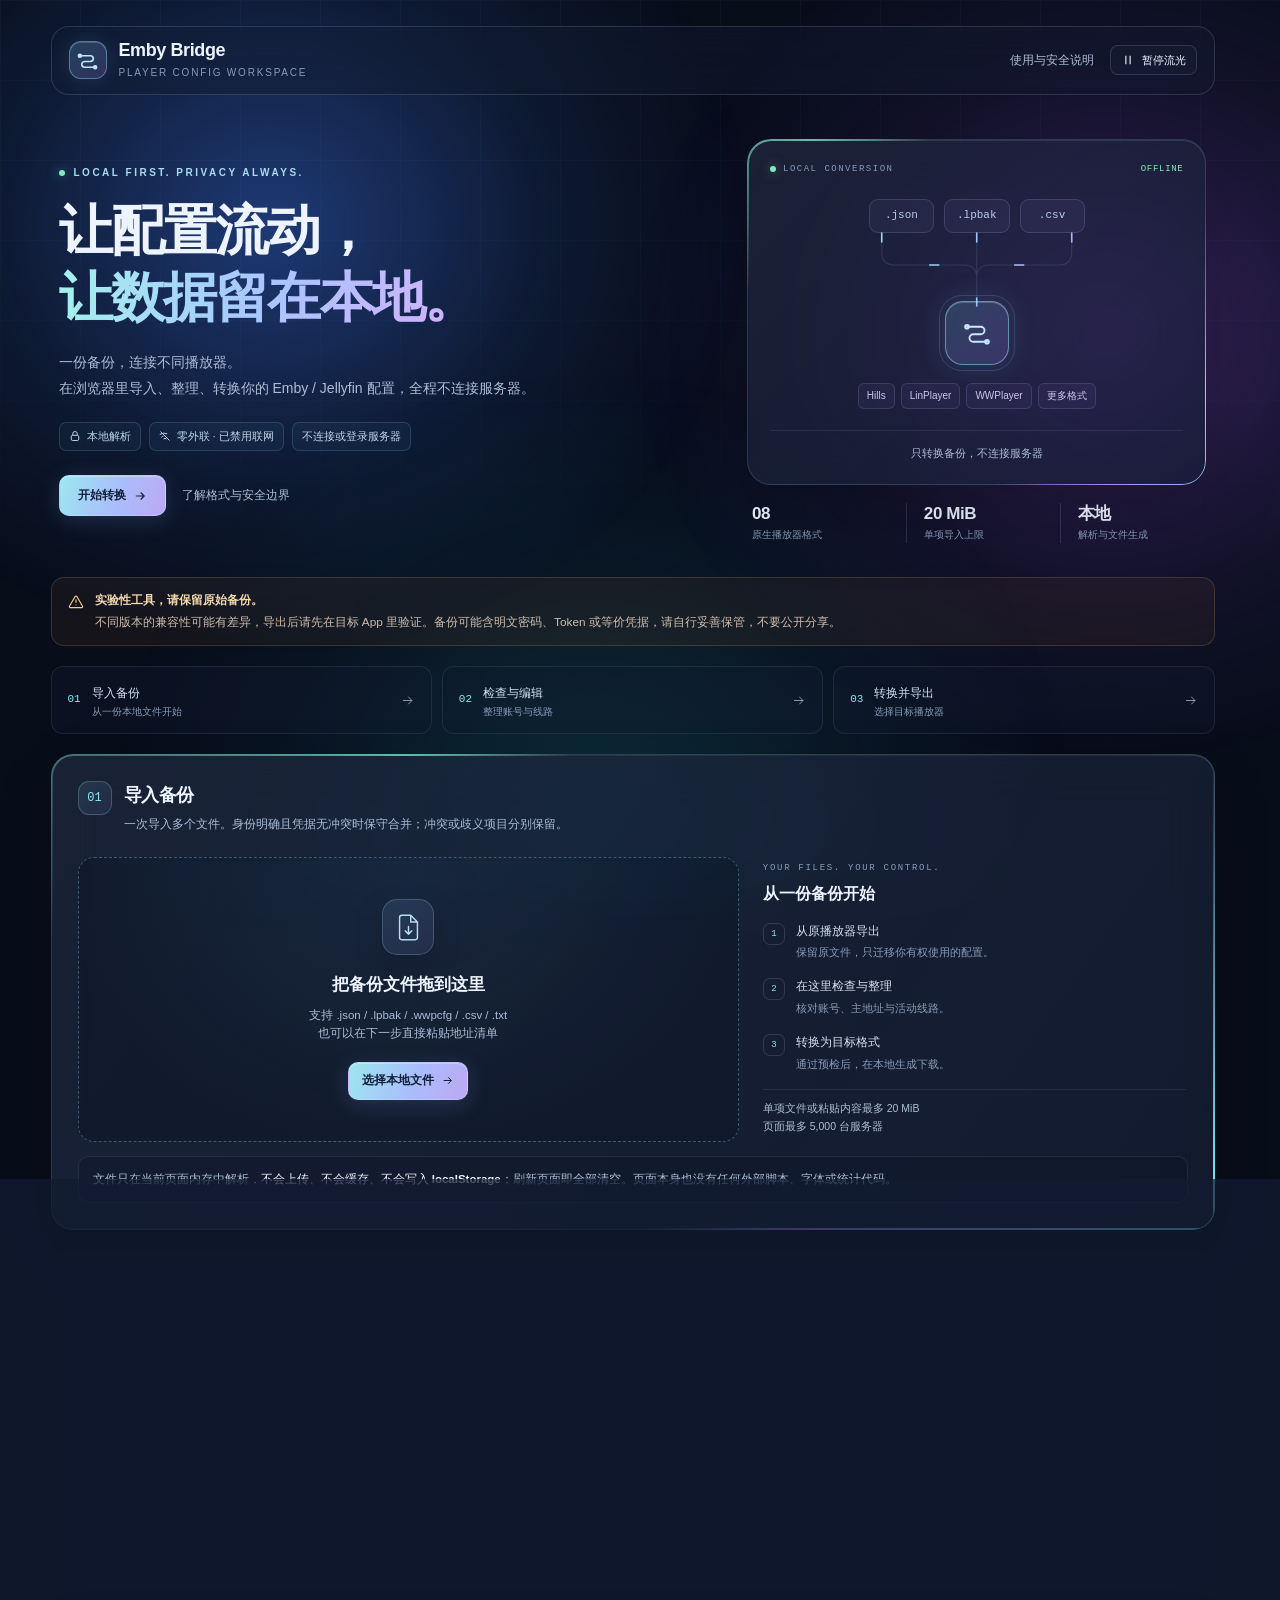
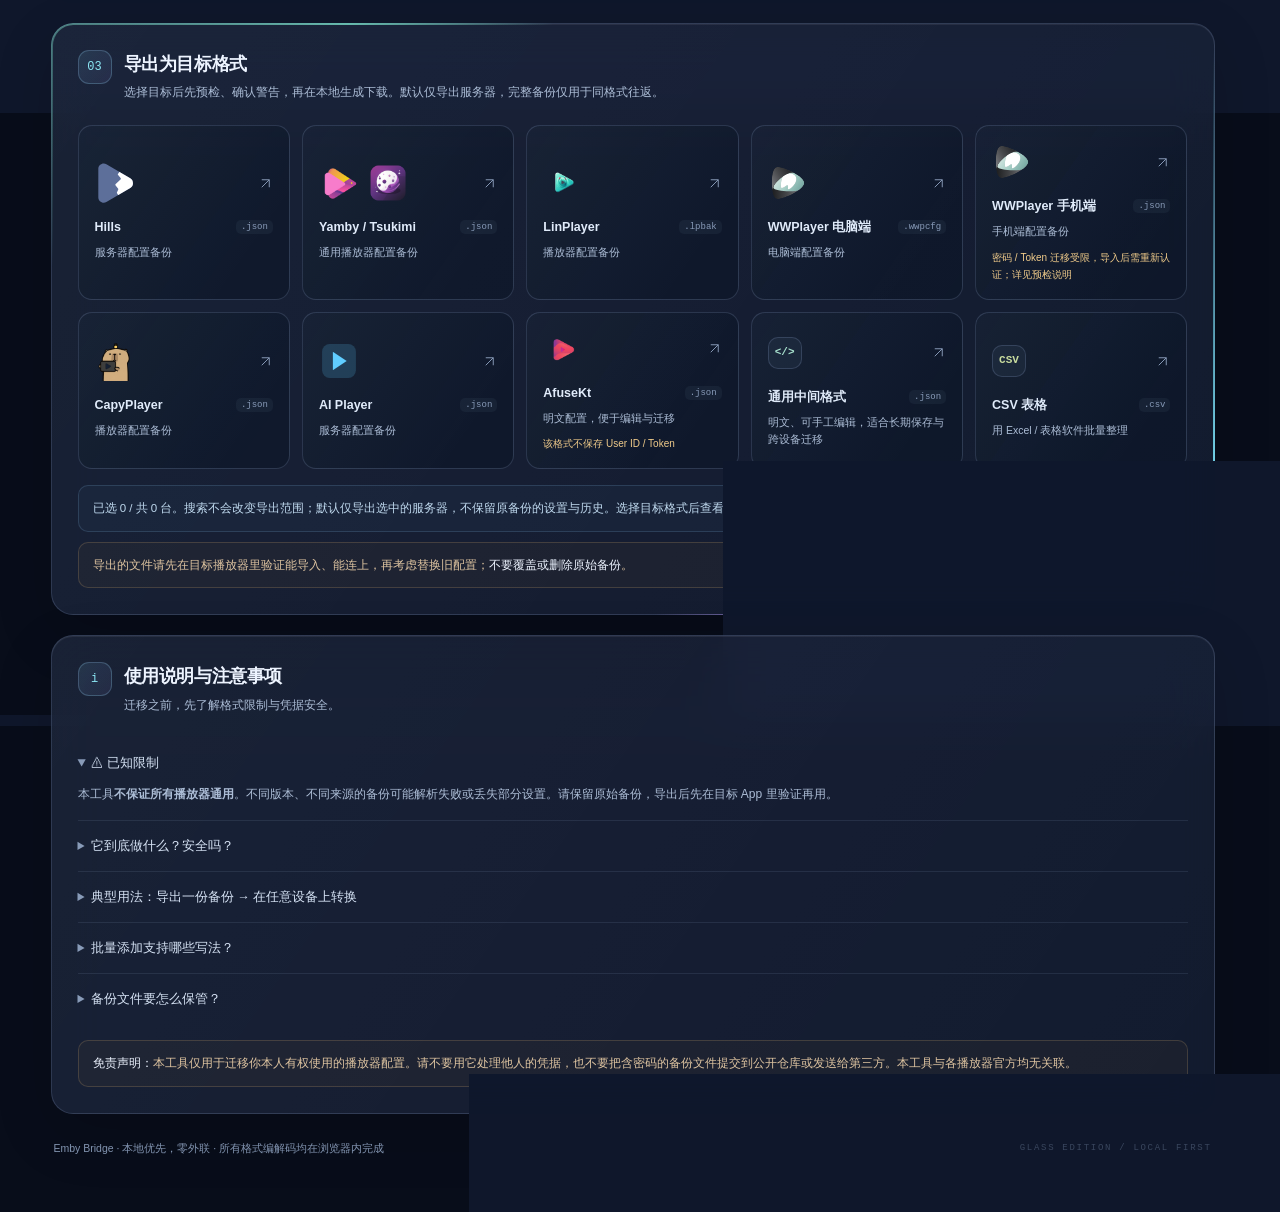
==== commit 08c41cad: "Use official player logos and simplify backup descriptions" ====
--- a/index.html
+++ b/index.html
@@ -272,8 +272,11 @@
 .fmt::after { content: ""; position: absolute; z-index: -1; inset: 0; background: linear-gradient(105deg, transparent 25%, rgba(171, 218, 255, .09) 48%, transparent 70%); transform: translateX(-110%); pointer-events: none; }
 .fmt:not(:disabled):hover, .fmt:not(:disabled):focus-visible { border-color: var(--format-color); background: linear-gradient(125deg, rgba(142, 195, 237, .08), rgba(146, 121, 228, .05)), rgba(17, 31, 52, .7); transform: translateY(-4px); box-shadow: 0 12px 24px rgba(0, 0, 0, .17); }
 .fmt:not(:disabled):hover::after { animation: tile-sheen .85s var(--ease) both; }
-.fmt-top { display: flex; align-items: center; justify-content: space-between; margin-bottom: 14px; }
+.fmt-top { display: flex; align-items: center; justify-content: space-between; min-height: 40px; margin-bottom: 14px; }
 .fmt-mark { display: grid; place-items: center; min-width: 32px; height: 32px; padding: 0 6px; border: 1px solid var(--line); border-radius: 10px; background: rgba(165, 190, 237, .055); color: var(--format-color); font-size: 11px; font-weight: 650; font-family: var(--mono); }
+.fmt-logos { display: flex; align-items: center; gap: 9px; }
+.fmt-logo { display: grid; place-items: center; flex: 0 0 auto; width: 40px; height: 40px; }
+.fmt-logo img { display: block; width: 40px; height: 40px; object-fit: contain; }
 .fmt-arrow { color: var(--dim); transition: color .2s, transform .3s var(--ease); }
 .fmt:not(:disabled):hover .fmt-arrow { color: var(--format-color); transform: translate(2px, -2px); }
 .fmt .t { display: flex; align-items: center; flex-wrap: wrap; gap: 6px; color: #e0ebfa; font-size: 12.5px; font-weight: 600; }
@@ -626,14 +629,14 @@
       <div><h2 class="panel-title" id="exportPanelTitle">导出为目标格式</h2><p class="panel-desc">选择目标后先预检、确认警告，再在本地生成下载。默认仅导出服务器，完整备份仅用于同格式往返。</p></div>
     </div>
     <div class="fmt-grid">
-      <button class="fmt" data-export="hills" style="--format-color:#afd4ff"><span class="fmt-top" aria-hidden="true"><span class="fmt-mark">H</span><svg class="fmt-arrow" width="15" height="15" viewBox="0 0 20 20" fill="none" stroke="currentColor" stroke-width="1.3"><path d="M5 15 15 5M5 5h10v10"/></svg></span><span class="t">Hills <span class="ext">.json</span></span><span class="d">macOS / iOS 常用播放器，加密配置</span></button>
-      <button class="fmt" data-export="yamby" style="--format-color:#c5b3fa"><span class="fmt-top" aria-hidden="true"><span class="fmt-mark">Y</span><svg class="fmt-arrow" width="15" height="15" viewBox="0 0 20 20" fill="none" stroke="currentColor" stroke-width="1.3"><path d="M5 15 15 5M5 5h10v10"/></svg></span><span class="t">Yamby / Tsukimi <span class="ext">.json</span></span><span class="d">通用 CommonConfig 加密格式</span></button>
-      <button class="fmt" data-export="linplayer" style="--format-color:#a1e8d5"><span class="fmt-top" aria-hidden="true"><span class="fmt-mark">L</span><svg class="fmt-arrow" width="15" height="15" viewBox="0 0 20 20" fill="none" stroke="currentColor" stroke-width="1.3"><path d="M5 15 15 5M5 5h10v10"/></svg></span><span class="t">LinPlayer <span class="ext">.lpbak</span></span><span class="d">密钥随文件附带，兼容性好</span></button>
-      <button class="fmt" data-export="wwplayer" style="--format-color:#c3baff"><span class="fmt-top" aria-hidden="true"><span class="fmt-mark">W</span><svg class="fmt-arrow" width="15" height="15" viewBox="0 0 20 20" fill="none" stroke="currentColor" stroke-width="1.3"><path d="M5 15 15 5M5 5h10v10"/></svg></span><span class="t">WWPlayer 电脑端 <span class="ext">.wwpcfg</span></span><span class="d">V1 便携配置，供电脑客户端导入</span></button>
-      <button class="fmt" data-export="wwmobile" style="--format-color:#e6bbdc"><span class="fmt-top" aria-hidden="true"><span class="fmt-mark">WM</span><svg class="fmt-arrow" width="15" height="15" viewBox="0 0 20 20" fill="none" stroke="currentColor" stroke-width="1.3"><path d="M5 15 15 5M5 5h10v10"/></svg></span><span class="t">WWPlayer 手机端 <span class="ext">.json</span></span><span class="d">schemaVersion 2 便携备份</span><span class="w">Android 0.4.9 不支持密码 / Token 迁移；导入后需重新认证</span></button>
-      <button class="fmt" data-export="capyplayer" style="--format-color:#f1c9a0"><span class="fmt-top" aria-hidden="true"><span class="fmt-mark">C</span><svg class="fmt-arrow" width="15" height="15" viewBox="0 0 20 20" fill="none" stroke="currentColor" stroke-width="1.3"><path d="M5 15 15 5M5 5h10v10"/></svg></span><span class="t">CapyPlayer <span class="ext">.json</span></span><span class="d">加密数据库备份格式</span></button>
-      <button class="fmt" data-export="aiplayer" style="--format-color:#9ae5ed"><span class="fmt-top" aria-hidden="true"><span class="fmt-mark">AI</span><svg class="fmt-arrow" width="15" height="15" viewBox="0 0 20 20" fill="none" stroke="currentColor" stroke-width="1.3"><path d="M5 15 15 5M5 5h10v10"/></svg></span><span class="t">AI Player <span class="ext">.json</span></span><span class="d">V1 加密服务器配置</span></button>
-      <button class="fmt" data-export="afusekt" style="--format-color:#b9d2f6"><span class="fmt-top" aria-hidden="true"><span class="fmt-mark">A</span><svg class="fmt-arrow" width="15" height="15" viewBox="0 0 20 20" fill="none" stroke="currentColor" stroke-width="1.3"><path d="M5 15 15 5M5 5h10v10"/></svg></span><span class="t">AfuseKt <span class="ext">.json</span></span><span class="d">明文配置</span><span class="w">该格式不保存 User ID / Token</span></button>
+      <button class="fmt" data-export="hills" style="--format-color:#afd4ff"><span class="fmt-top" aria-hidden="true"><span class="fmt-logo"><img data-logo="hills" src="[data-uri]" width="40" height="40" alt="" decoding="async"></span><svg class="fmt-arrow" width="15" height="15" viewBox="0 0 20 20" fill="none" stroke="currentColor" stroke-width="1.3"><path d="M5 15 15 5M5 5h10v10"/></svg></span><span class="t">Hills <span class="ext">.json</span></span><span class="d">服务器配置备份</span></button>
+      <button class="fmt" data-export="yamby" style="--format-color:#c5b3fa"><span class="fmt-top" aria-hidden="true"><span class="fmt-logos"><span class="fmt-logo"><img data-logo="yamby" src="[data-uri]" width="40" height="40" alt="" decoding="async"></span><span class="fmt-logo"><img data-logo="tsukimi" src="[data-uri]" width="40" height="40" alt="" decoding="async"></span></span><svg class="fmt-arrow" width="15" height="15" viewBox="0 0 20 20" fill="none" stroke="currentColor" stroke-width="1.3"><path d="M5 15 15 5M5 5h10v10"/></svg></span><span class="t">Yamby / Tsukimi <span class="ext">.json</span></span><span class="d">通用播放器配置备份</span></button>
+      <button class="fmt" data-export="linplayer" style="--format-color:#a1e8d5"><span class="fmt-top" aria-hidden="true"><span class="fmt-logo"><img data-logo="linplayer" src="[data-uri]" width="40" height="40" alt="" decoding="async"></span><svg class="fmt-arrow" width="15" height="15" viewBox="0 0 20 20" fill="none" stroke="currentColor" stroke-width="1.3"><path d="M5 15 15 5M5 5h10v10"/></svg></span><span class="t">LinPlayer <span class="ext">.lpbak</span></span><span class="d">播放器配置备份</span></button>
+      <button class="fmt" data-export="wwplayer" style="--format-color:#c3baff"><span class="fmt-top" aria-hidden="true"><span class="fmt-logo"><img data-logo="wwplayer" src="[data-uri]" width="40" height="40" alt="" decoding="async"></span><svg class="fmt-arrow" width="15" height="15" viewBox="0 0 20 20" fill="none" stroke="currentColor" stroke-width="1.3"><path d="M5 15 15 5M5 5h10v10"/></svg></span><span class="t">WWPlayer 电脑端 <span class="ext">.wwpcfg</span></span><span class="d">电脑端配置备份</span></button>
+      <button class="fmt" data-export="wwmobile" style="--format-color:#e6bbdc"><span class="fmt-top" aria-hidden="true"><span class="fmt-logo"><img data-logo="wwplayer" src="[data-uri]" width="40" height="40" alt="" decoding="async"></span><svg class="fmt-arrow" width="15" height="15" viewBox="0 0 20 20" fill="none" stroke="currentColor" stroke-width="1.3"><path d="M5 15 15 5M5 5h10v10"/></svg></span><span class="t">WWPlayer 手机端 <span class="ext">.json</span></span><span class="d">手机端配置备份</span><span class="w">密码 / Token 迁移受限，导入后需重新认证；详见预检说明</span></button>
+      <button class="fmt" data-export="capyplayer" style="--format-color:#f1c9a0"><span class="fmt-top" aria-hidden="true"><span class="fmt-logo"><img data-logo="capyplayer" src="[data-uri]